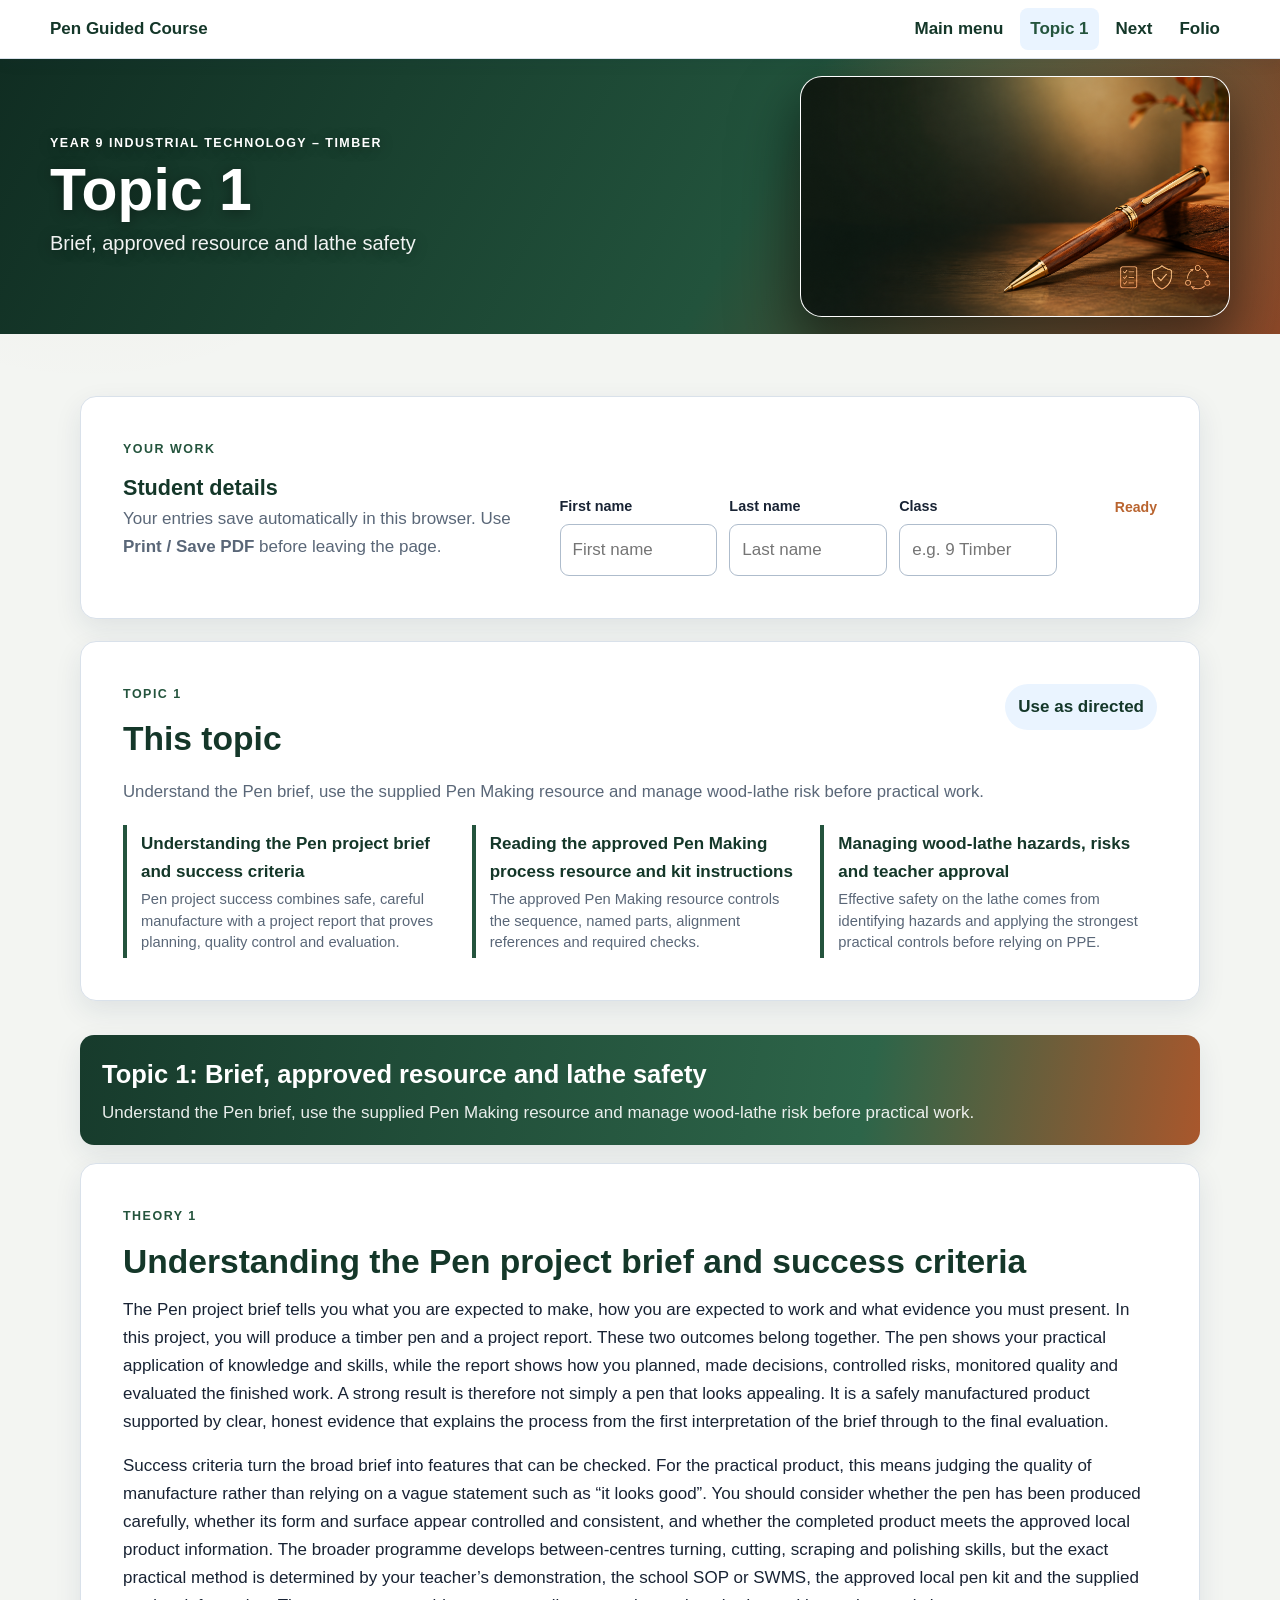
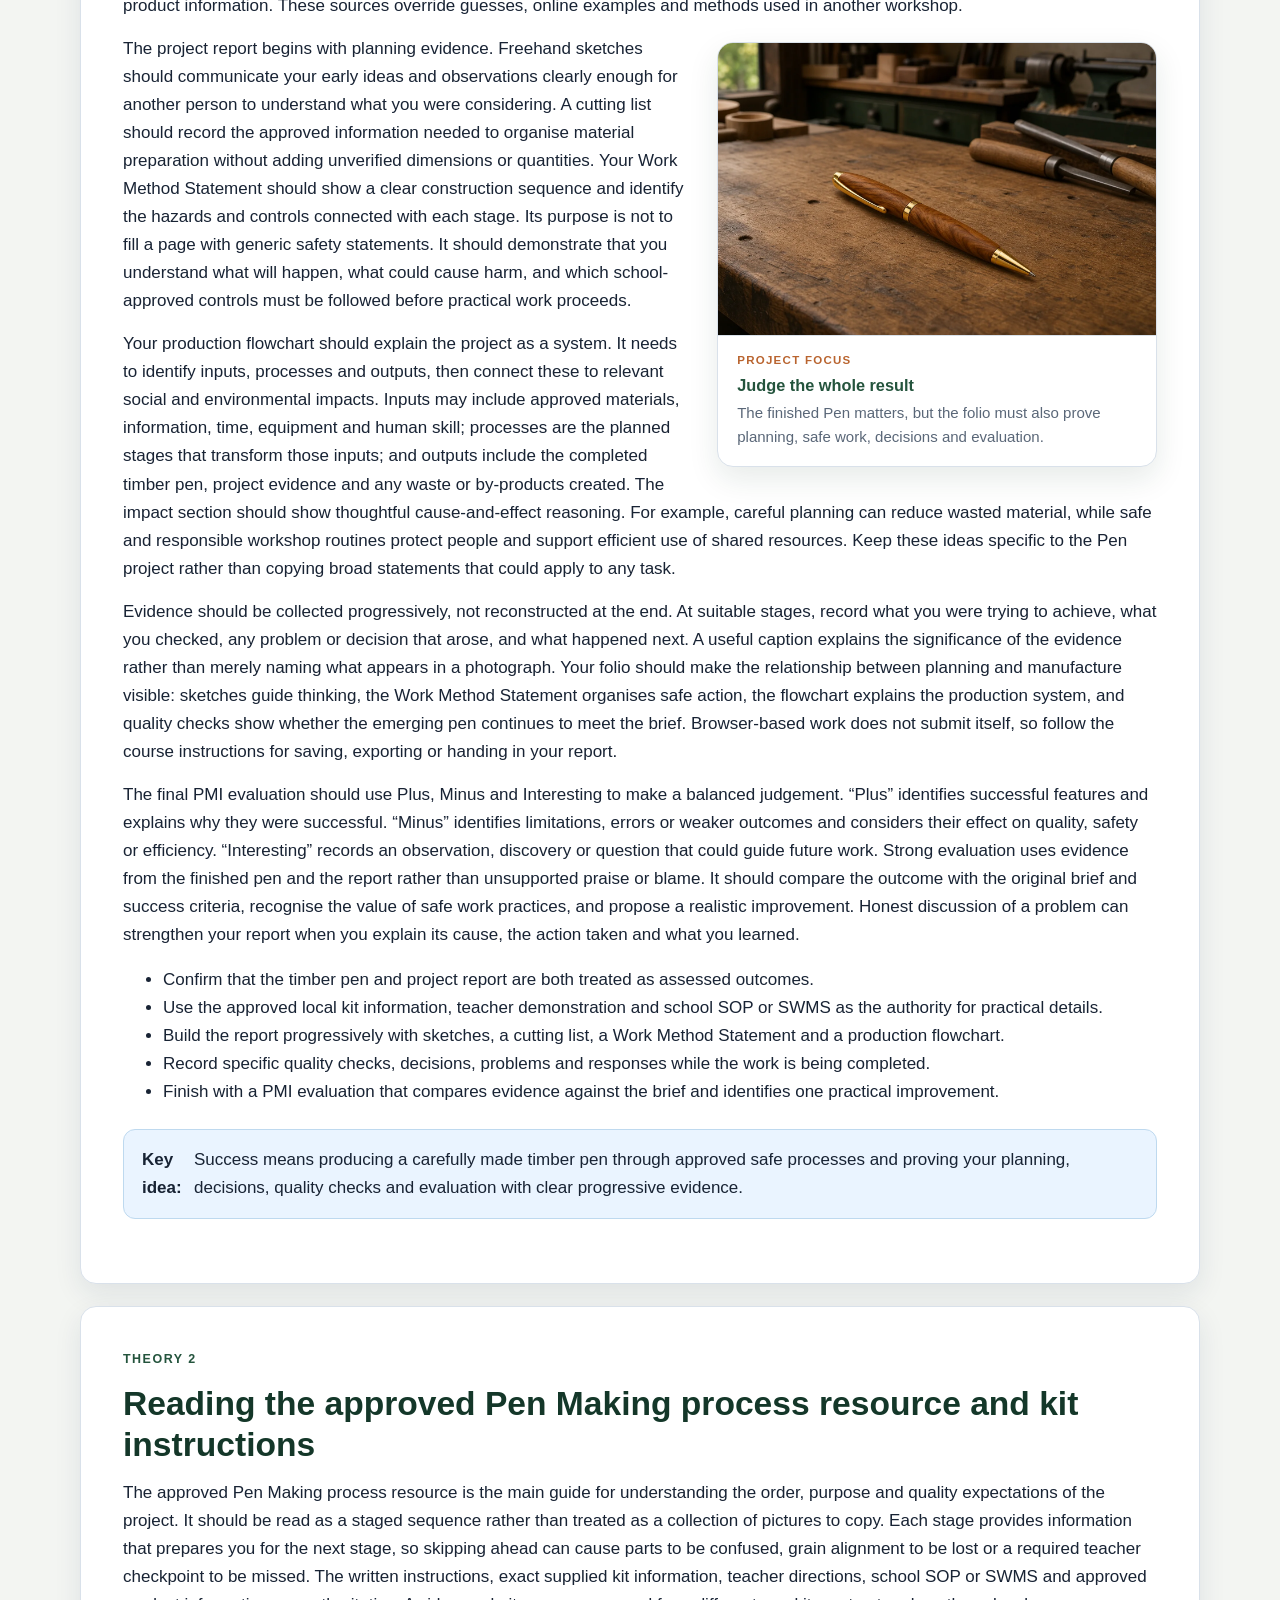
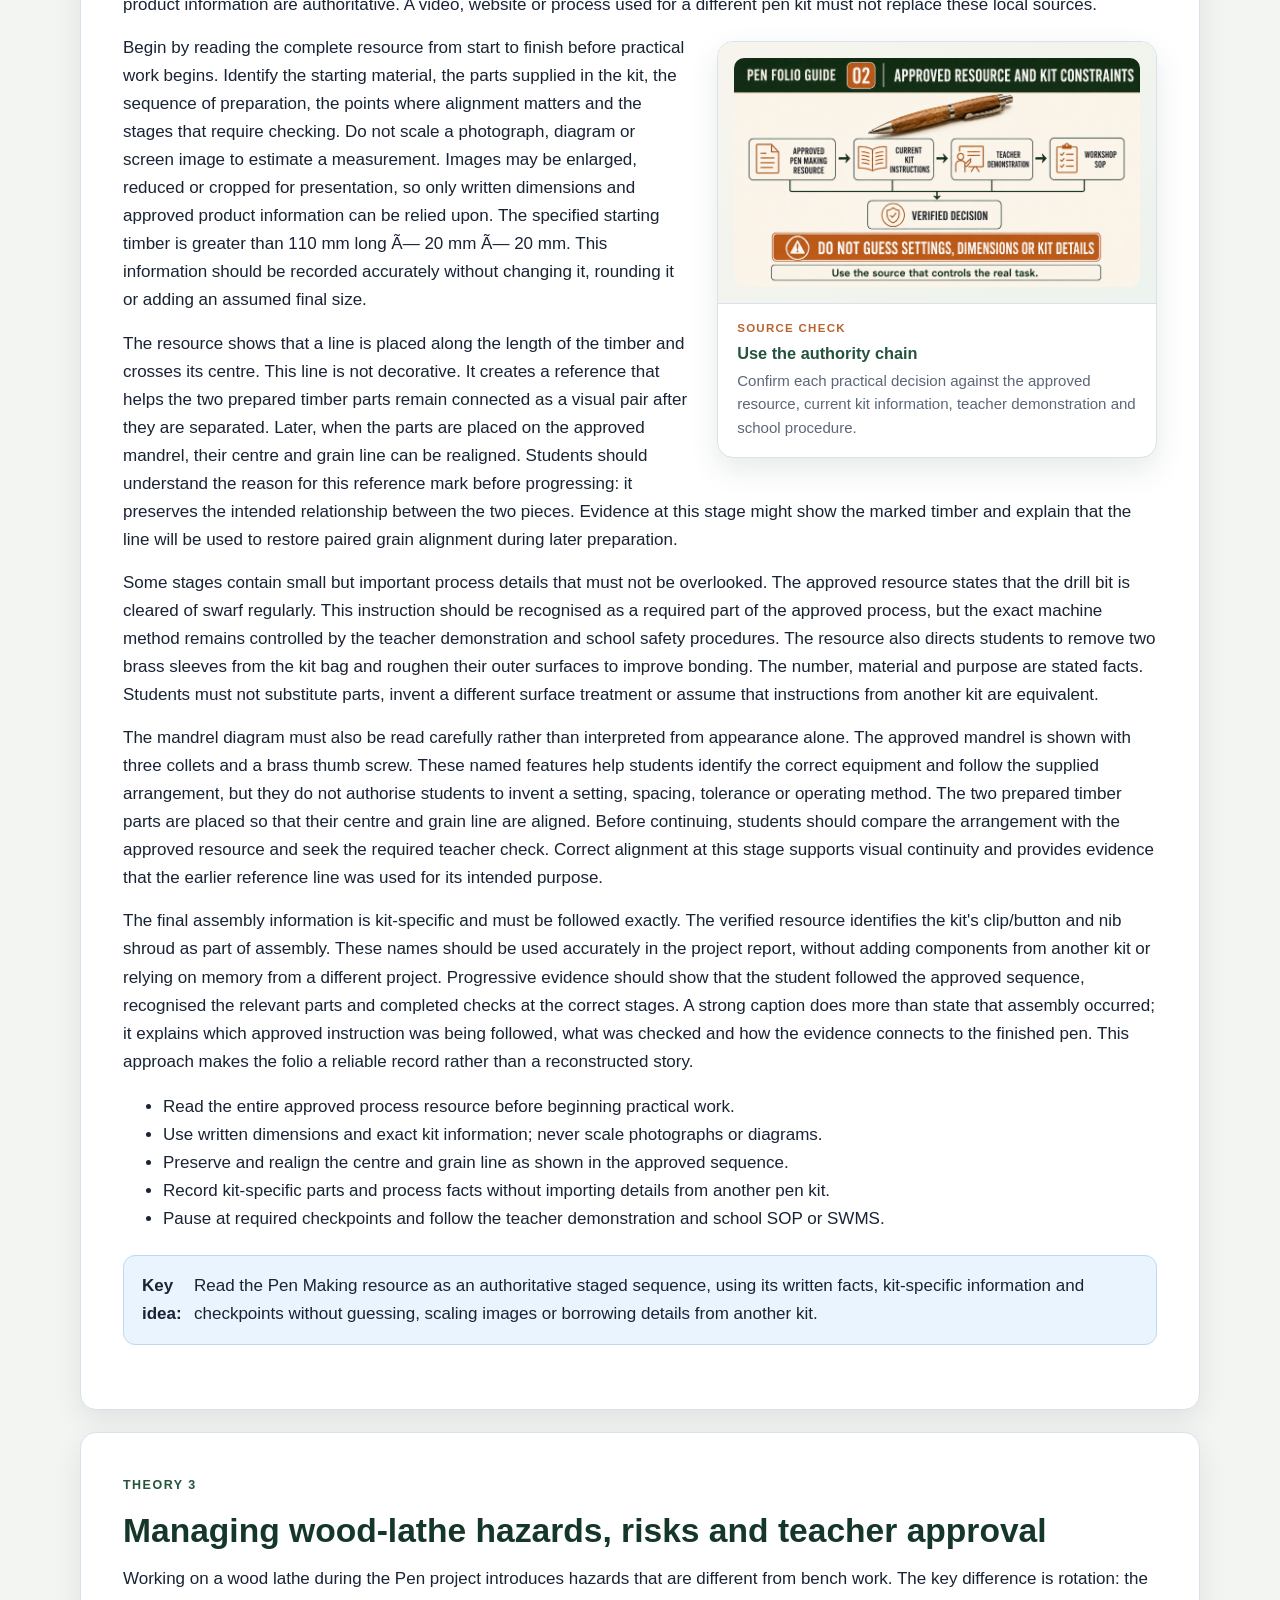
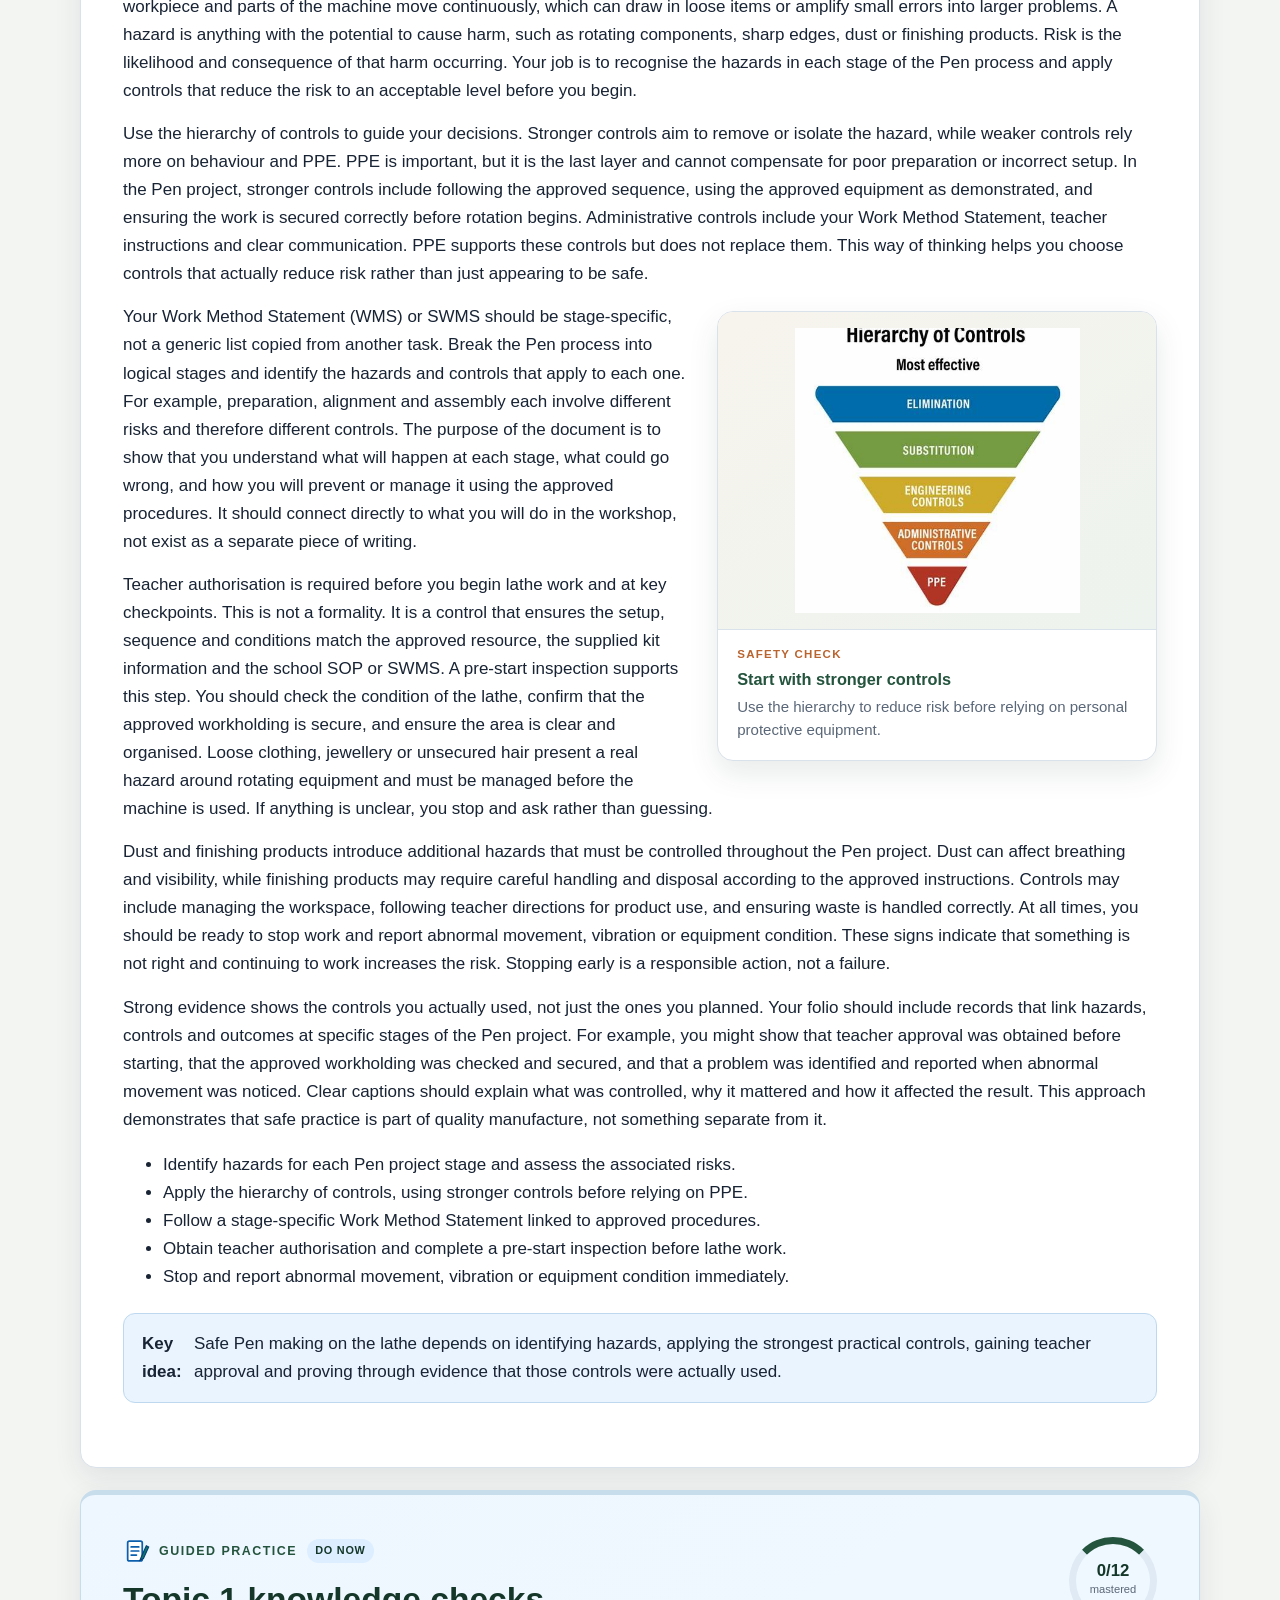
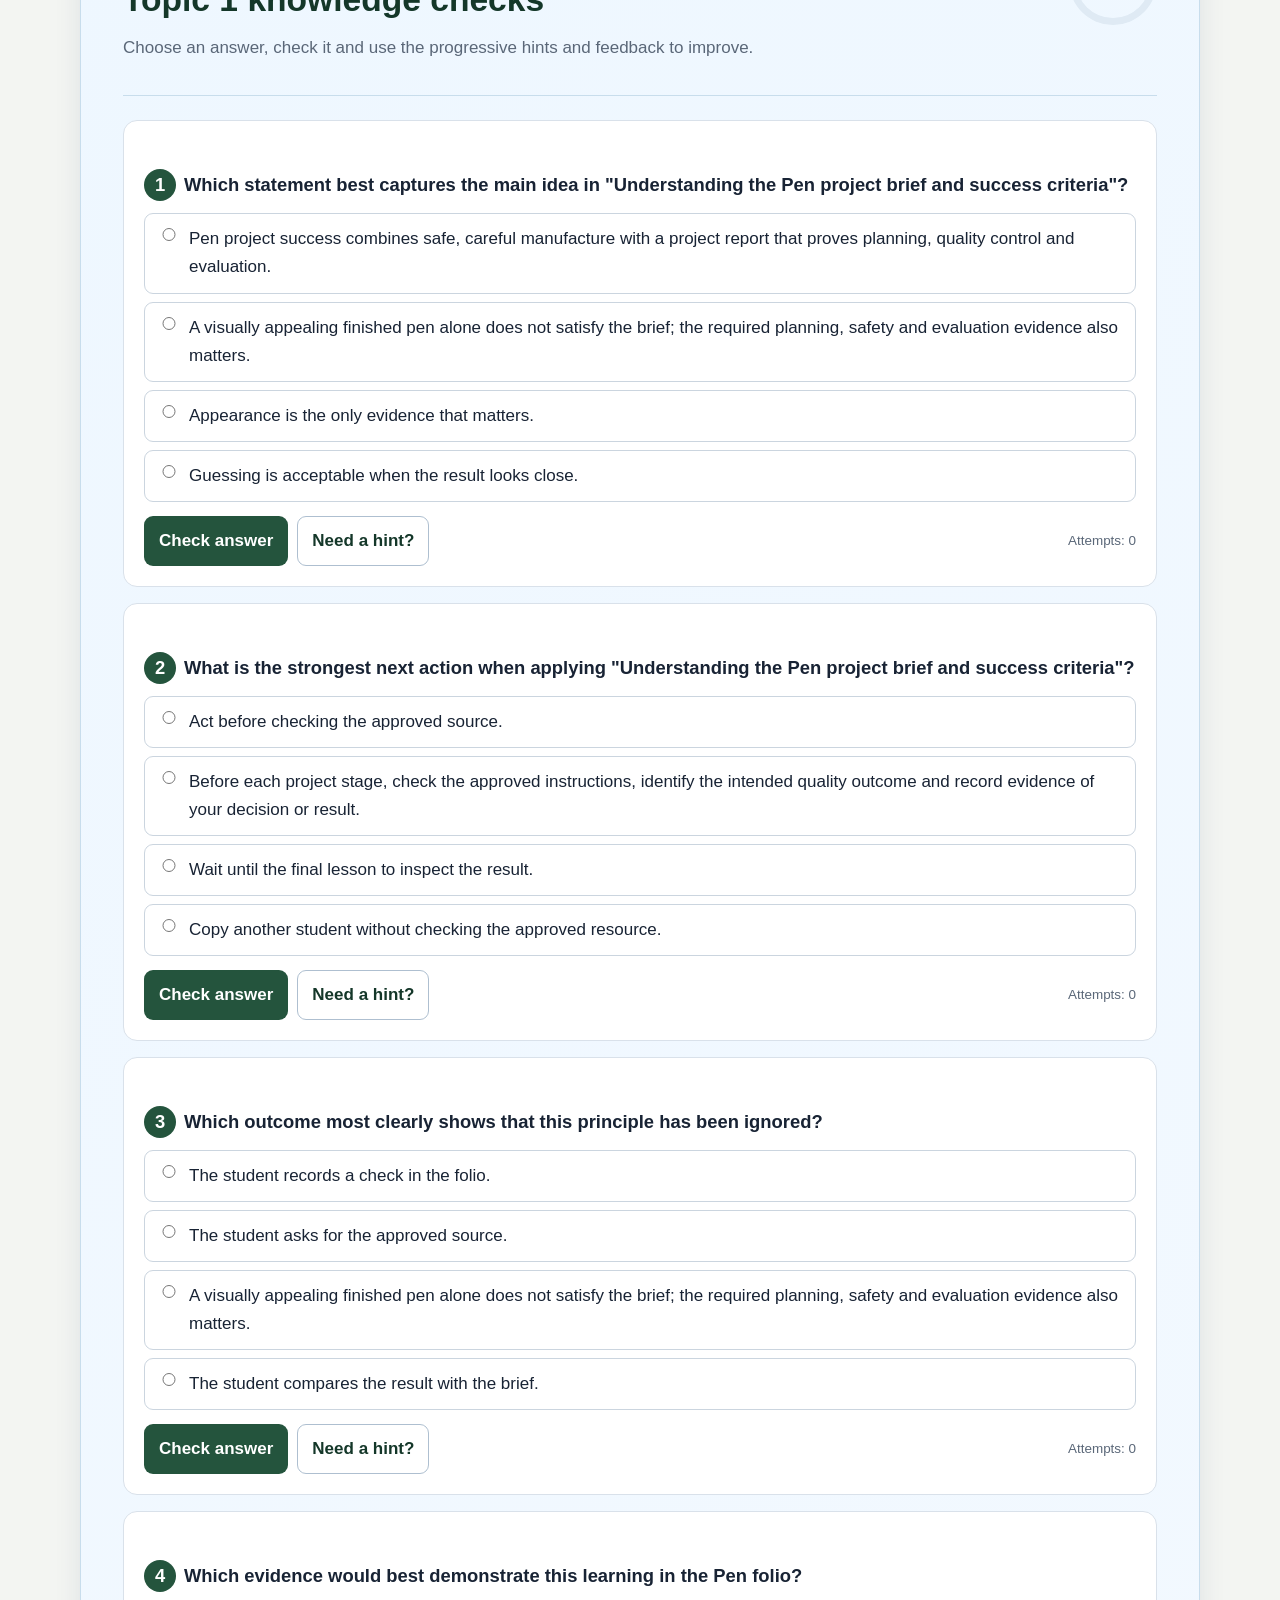
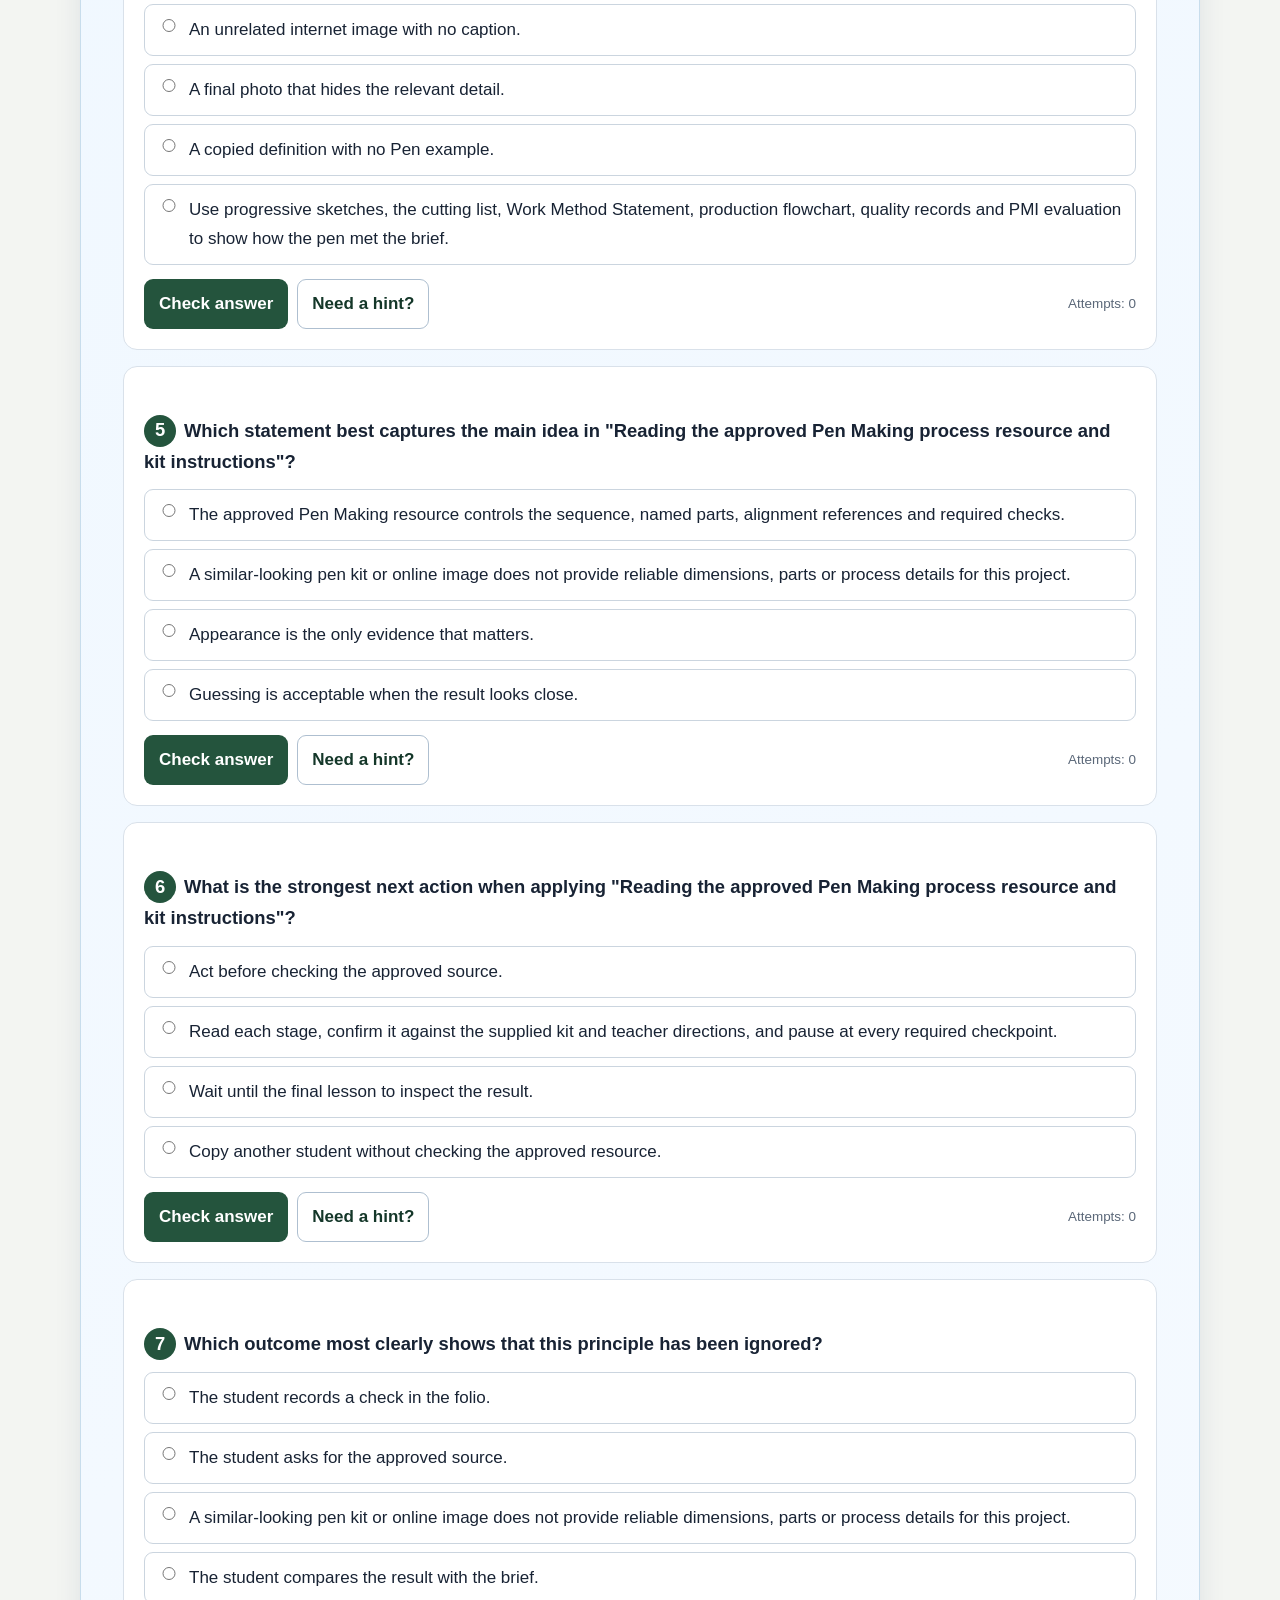
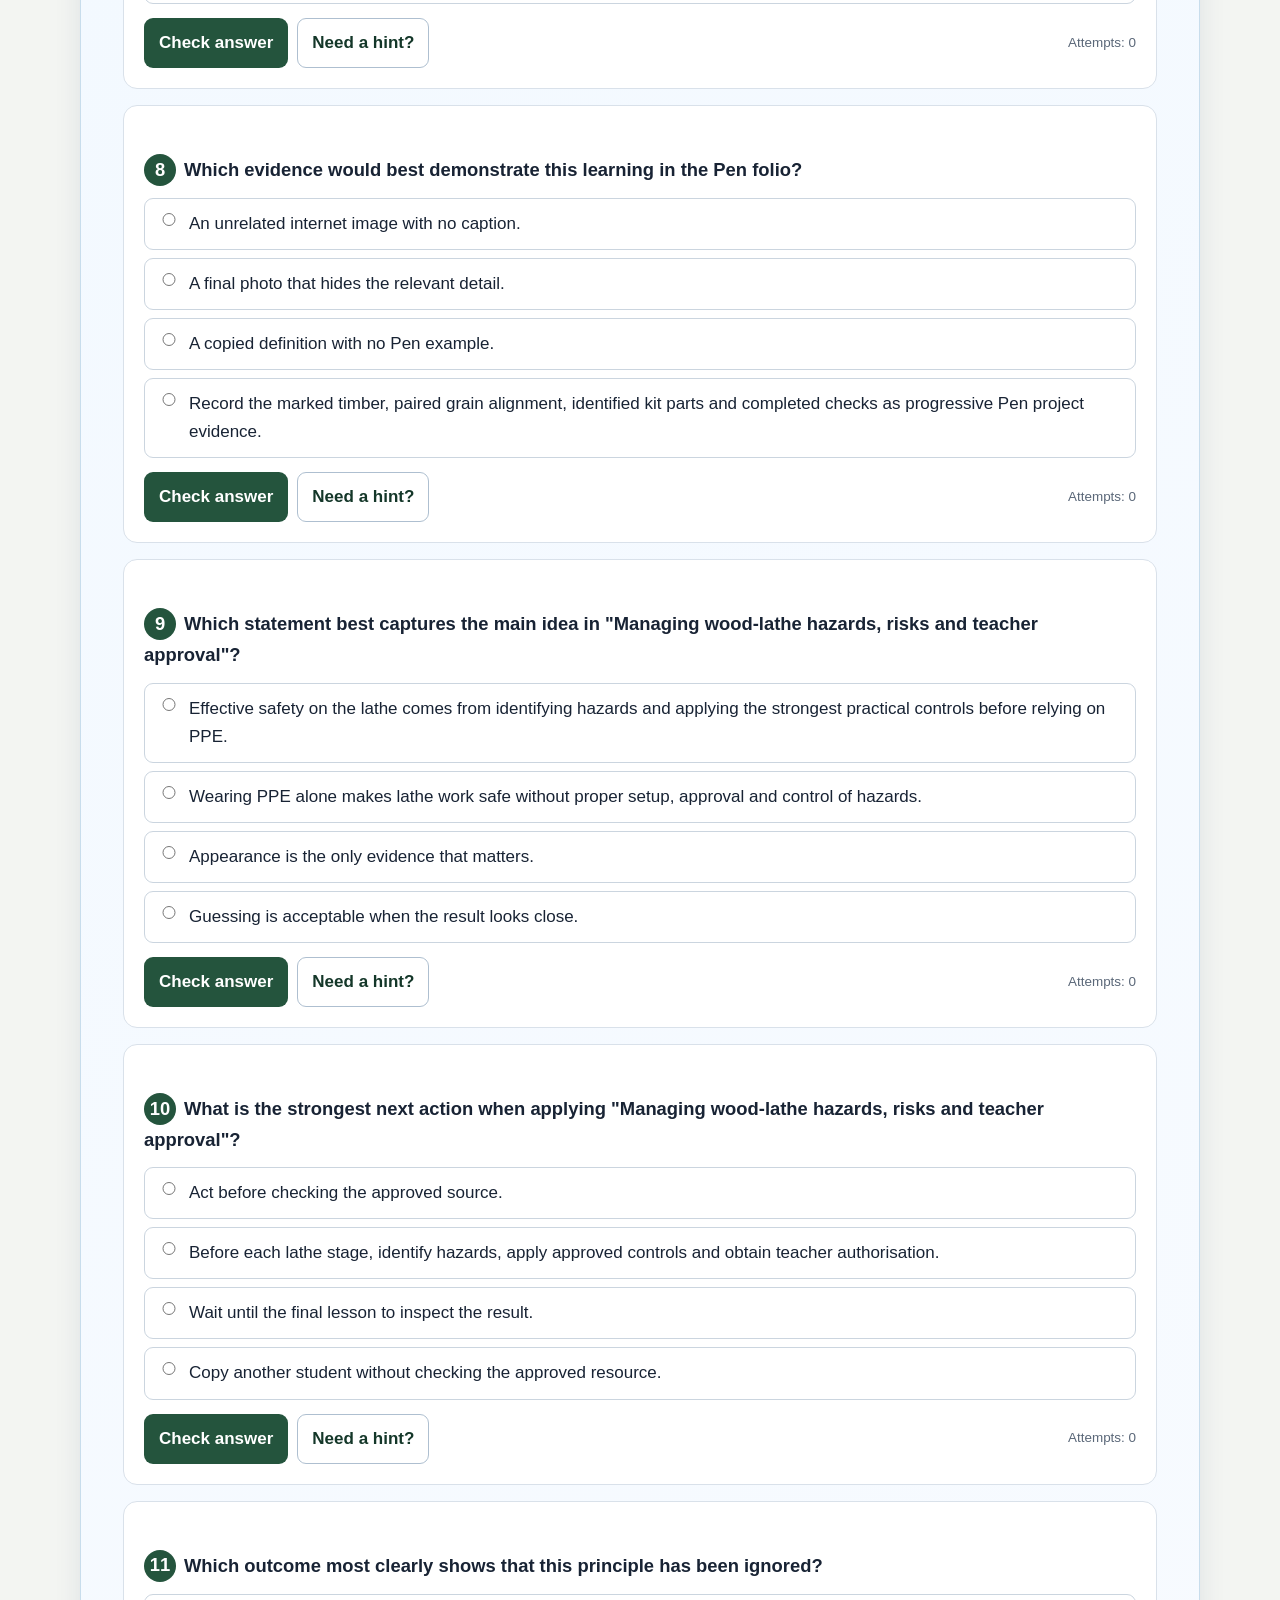
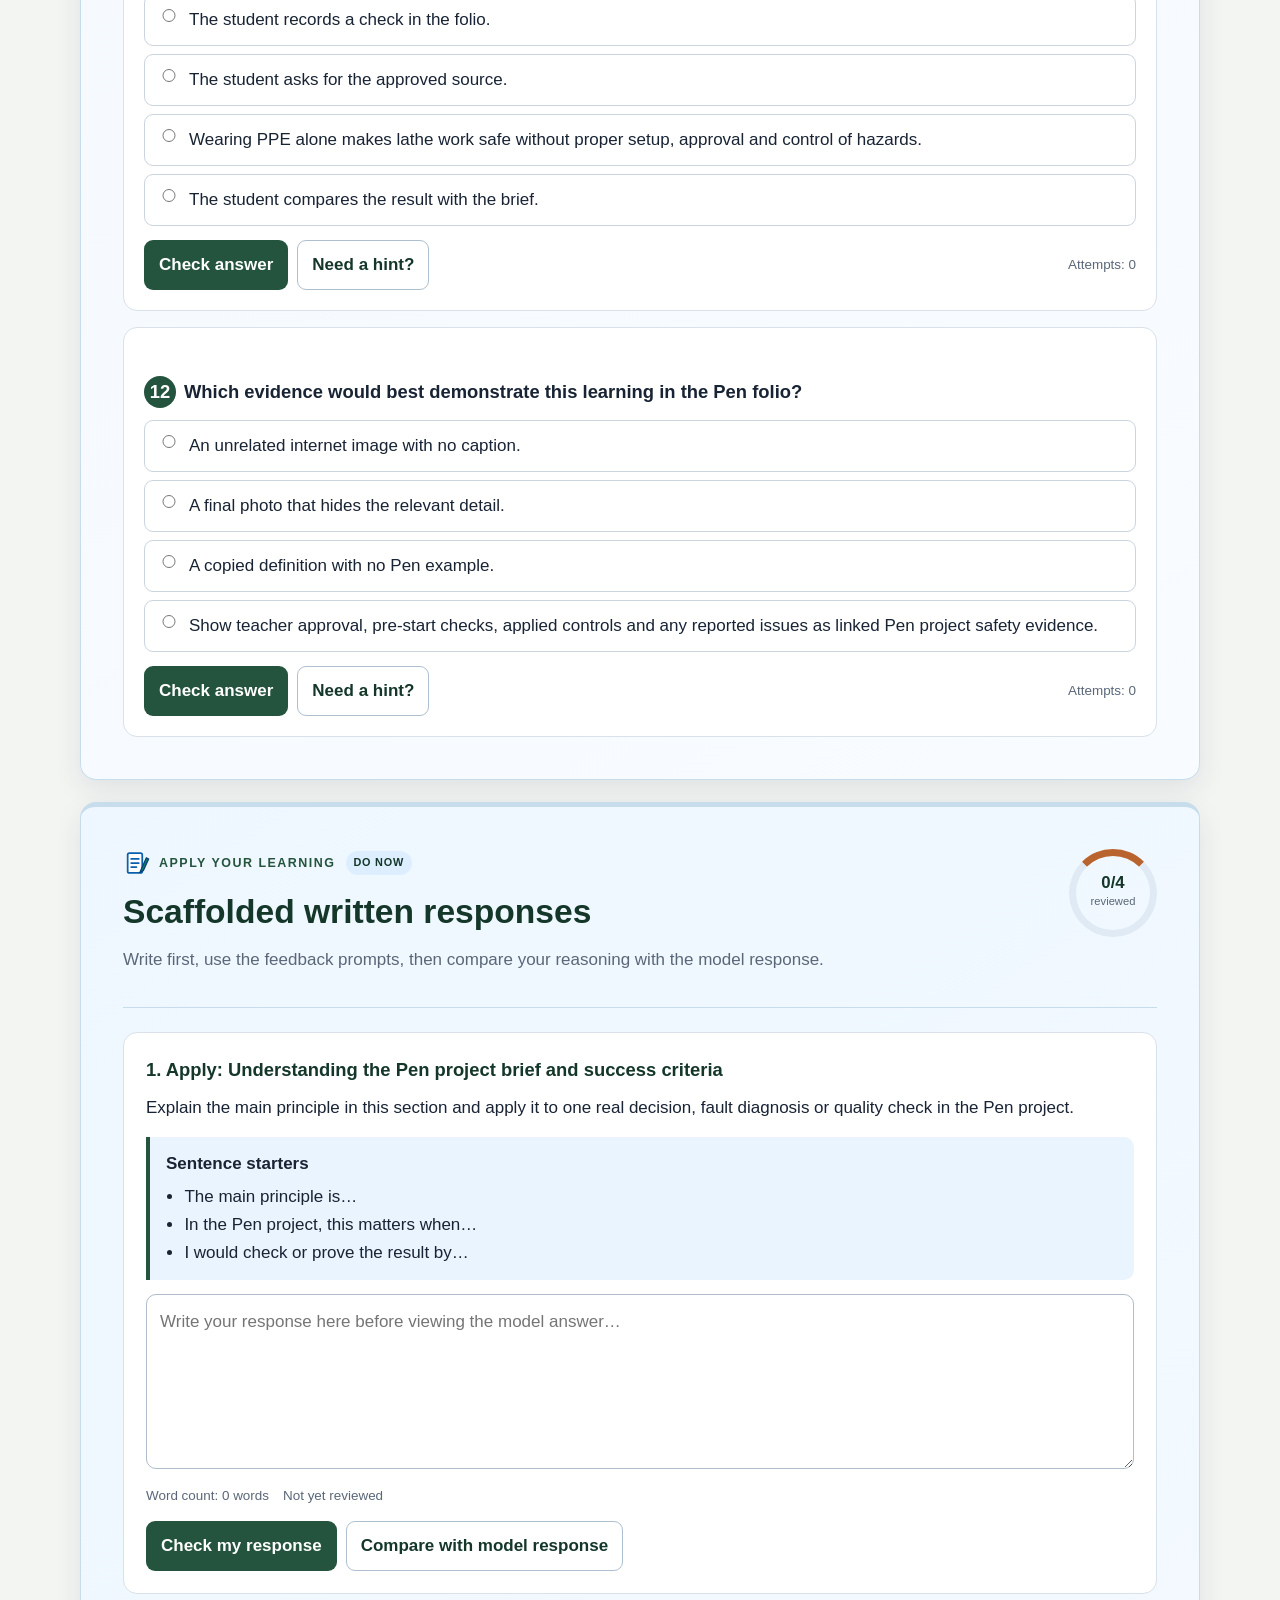
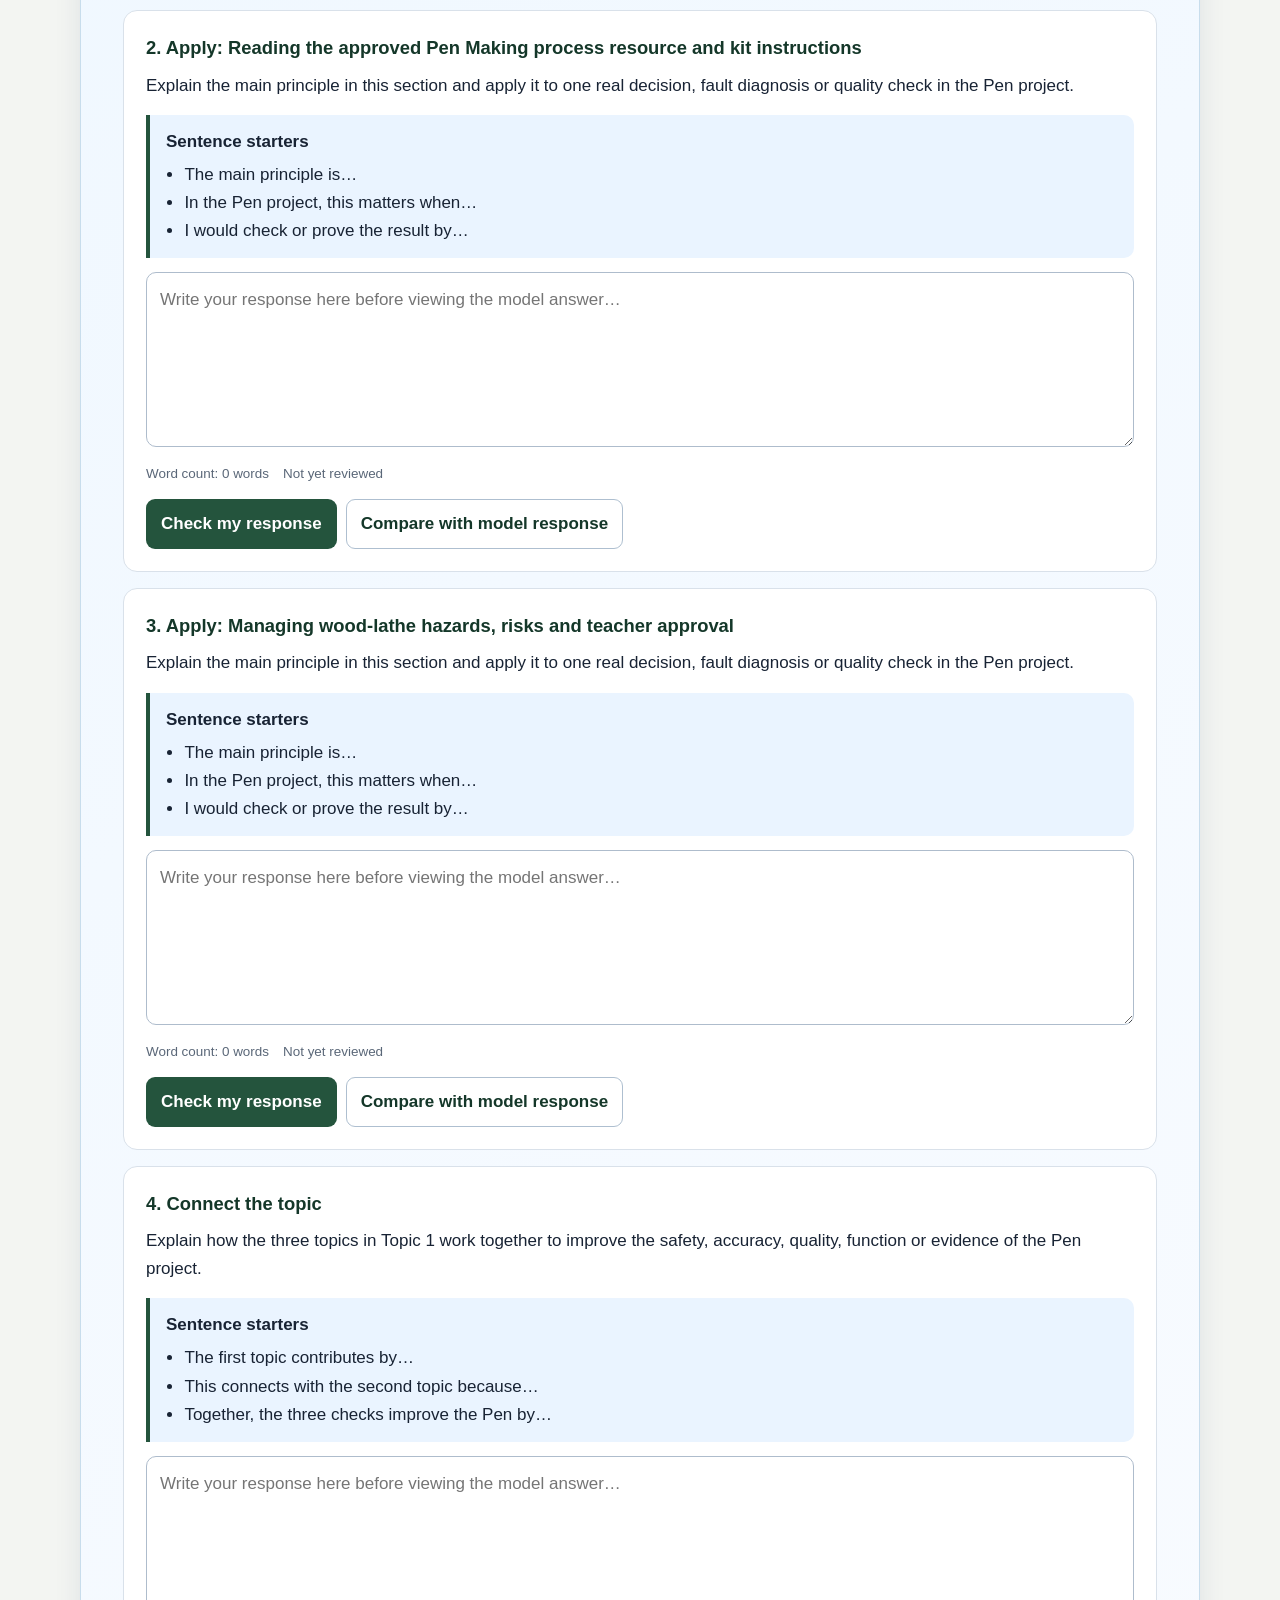
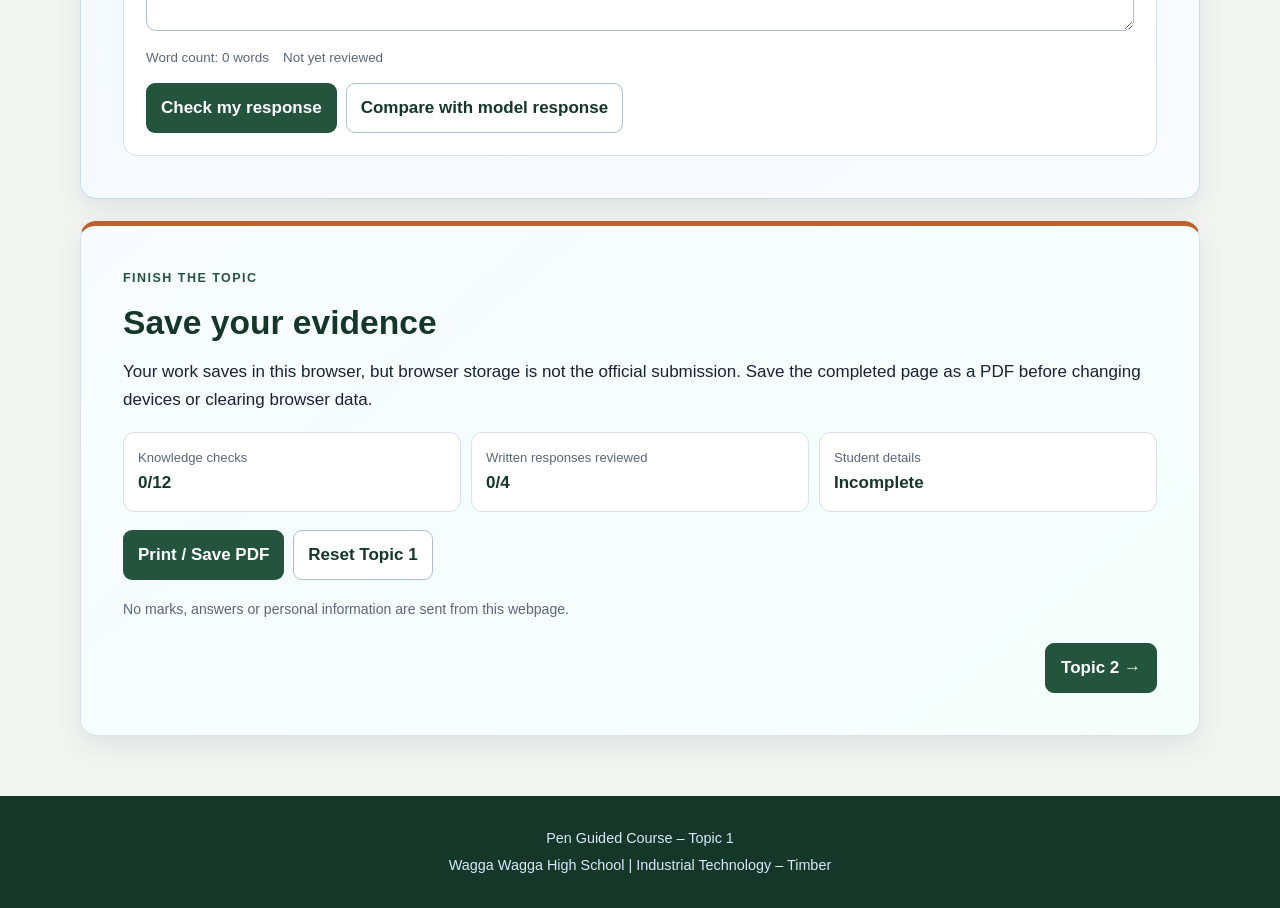
==== weeks1-2/index.html @ 554e73f8 "Show full Pen hero and clarify main navigation" ====
<!doctype html>
<html lang="en-AU">
<head>
  <meta charset="utf-8"><meta name="viewport" content="width=device-width, initial-scale=1">
  <meta name="description" content="Weeks 1-2 guided learning for the Year 9 Timber Pen project.">
  <link rel="icon" href="data:image/svg+xml,%3Csvg xmlns='http://www.w3.org/2000/svg' viewBox='0 0 64 64'%3E%3Crect width='64' height='64' rx='14' fill='%231f4f3d'/%3E%3Cpath d='M19 44 41 22l5 5-22 22-8 2z' fill='%23f3a53b'/%3E%3C/svg%3E">
  <title>Pen – Weeks 1-2 Guided Lesson</title>
  <link rel="stylesheet" href="../styles/course.css"><link rel="stylesheet" href="../styles/pen-overrides.css">
</head>
<body>
  <a class="skip-link" href="#main-content">Skip to lesson</a>
  <div class="course-bar screen-only"><div class="course-bar-inner">
    <a class="course-brand" href="../index.html">Pen Guided Course</a>
    <nav class="course-links" aria-label="Course navigation"><a href="../index.html">Main menu</a><a aria-current="page" class="active" href="index.html">Weeks 1-2</a><a href="../weeks3-4/index.html">Next</a><a href="../pen-folio.html">Folio</a></nav>
  </div></div>
  <header class="hero lesson-hero"><div class="hero-inner"><div class="hero-copy">
    <p class="eyebrow">Year 9 Industrial Technology – Timber</p><h1>Weeks 1-2</h1><p class="hero-subtitle">Brief, approved resource and lathe safety</p>
  </div><img class="hero-chair pen-hero-product" src="../assets/pen-course-hero.png" alt="Timber-bodied Pen with evidence and safe-work motifs"></div></header>
  <main id="main-content">
    <section class="student-strip card" aria-labelledby="student-details-title"><div><p class="section-kicker">Your work</p><h2 id="student-details-title">Student details</h2><p class="muted">Your entries save automatically in this browser. Use <strong>Print / Save PDF</strong> before leaving the page.</p></div><div class="student-fields"><label><span>First name</span><input id="student-first-name" type="text" autocomplete="given-name" placeholder="First name"></label><label><span>Last name</span><input id="student-last-name" type="text" autocomplete="family-name" placeholder="Last name"></label><label><span>Class</span><input id="student-class" type="text" placeholder="e.g. 9 Timber"></label></div><div id="save-status" class="save-status" role="status" aria-live="polite">Ready</div></section>
    <section class="lesson-overview card"><div class="overview-heading"><div><p class="section-kicker">Weeks 1-2</p><h2>This module</h2></div><div class="time-badge">Two weeks</div></div><p class="module-summary">Understand the Pen brief, use the supplied Pen Making resource and manage wood-lathe risk before practical work.</p><div class="module-focus"><div><strong>Understanding the Pen project brief and success criteria</strong><span>Pen project success combines safe, careful manufacture with a project report that proves planning, quality control and evaluation.</span></div><div><strong>Reading the approved Pen Making process resource and kit instructions</strong><span>The approved Pen Making resource controls the sequence, named parts, alignment references and required checks.</span></div><div><strong>Managing wood-lathe hazards, risks and teacher approval</strong><span>Effective safety on the lathe comes from identifying hazards and applying the strongest practical controls before relying on PPE.</span></div></div></section>
    <nav class="lesson-nav card screen-only" aria-label="Weeks 1-2 lesson sections"><a href="#theory-1">Understanding the Pen project brief and success criteria</a><a href="#theory-2">Reading the approved Pen Making process resource and kit instructions</a><a href="#theory-3">Managing wood-lathe hazards, risks and teacher approval</a><a href="#knowledge-checks">Guided checks</a><a href="#written-application">Written responses</a></nav>
    <div class="part-banner"><h2>Weeks 1-2: Brief, approved resource and lathe safety</h2><p>Understand the Pen brief, use the supplied Pen Making resource and manage wood-lathe risk before practical work.</p></div>
    <section class="card textbook-section" id="theory-1">
      <p class="section-kicker">Theory 1</p>
      <h2>Understanding the Pen project brief and success criteria</h2>
      <p>The Pen project brief tells you what you are expected to make, how you are expected to work and what evidence you must present. In this project, you will produce a timber pen and a project report. These two outcomes belong together. The pen shows your practical application of knowledge and skills, while the report shows how you planned, made decisions, controlled risks, monitored quality and evaluated the finished work. A strong result is therefore not simply a pen that looks appealing. It is a safely manufactured product supported by clear, honest evidence that explains the process from the first interpretation of the brief through to the final evaluation.</p><p>Success criteria turn the broad brief into features that can be checked. For the practical product, this means judging the quality of manufacture rather than relying on a vague statement such as “it looks good”. You should consider whether the pen has been produced carefully, whether its form and surface appear controlled and consistent, and whether the completed product meets the approved local product information. The broader programme develops between-centres turning, cutting, scraping and polishing skills, but the exact practical method is determined by your teacher’s demonstration, the school SOP or SWMS, the approved local pen kit and the supplied product information. These sources override guesses, online examples and methods used in another workshop.</p>
      <figure class="lesson-media lesson-media--photo">
        <div class="lesson-media__stage">
          <img src="../assets/workshop/finished-pen-workshop.webp" width="1536" height="1024" alt="Completed timber and gold Pen resting on a workshop bench with an inactive wood lathe behind" loading="lazy" decoding="async">
        </div>
        <figcaption class="lesson-media__caption">
          <span class="lesson-media__eyebrow">Project focus</span>
          <strong>Judge the whole result</strong>
          <span>The finished Pen matters, but the folio must also prove planning, safe work, decisions and evaluation.</span>
        </figcaption>
      </figure><p>The project report begins with planning evidence. Freehand sketches should communicate your early ideas and observations clearly enough for another person to understand what you were considering. A cutting list should record the approved information needed to organise material preparation without adding unverified dimensions or quantities. Your Work Method Statement should show a clear construction sequence and identify the hazards and controls connected with each stage. Its purpose is not to fill a page with generic safety statements. It should demonstrate that you understand what will happen, what could cause harm, and which school-approved controls must be followed before practical work proceeds.</p><p>Your production flowchart should explain the project as a system. It needs to identify inputs, processes and outputs, then connect these to relevant social and environmental impacts. Inputs may include approved materials, information, time, equipment and human skill; processes are the planned stages that transform those inputs; and outputs include the completed timber pen, project evidence and any waste or by-products created. The impact section should show thoughtful cause-and-effect reasoning. For example, careful planning can reduce wasted material, while safe and responsible workshop routines protect people and support efficient use of shared resources. Keep these ideas specific to the Pen project rather than copying broad statements that could apply to any task.</p><p>Evidence should be collected progressively, not reconstructed at the end. At suitable stages, record what you were trying to achieve, what you checked, any problem or decision that arose, and what happened next. A useful caption explains the significance of the evidence rather than merely naming what appears in a photograph. Your folio should make the relationship between planning and manufacture visible: sketches guide thinking, the Work Method Statement organises safe action, the flowchart explains the production system, and quality checks show whether the emerging pen continues to meet the brief. Browser-based work does not submit itself, so follow the course instructions for saving, exporting or handing in your report.</p><p>The final PMI evaluation should use Plus, Minus and Interesting to make a balanced judgement. “Plus” identifies successful features and explains why they were successful. “Minus” identifies limitations, errors or weaker outcomes and considers their effect on quality, safety or efficiency. “Interesting” records an observation, discovery or question that could guide future work. Strong evaluation uses evidence from the finished pen and the report rather than unsupported praise or blame. It should compare the outcome with the original brief and success criteria, recognise the value of safe work practices, and propose a realistic improvement. Honest discussion of a problem can strengthen your report when you explain its cause, the action taken and what you learned.</p><ul><li>Confirm that the timber pen and project report are both treated as assessed outcomes.</li><li>Use the approved local kit information, teacher demonstration and school SOP or SWMS as the authority for practical details.</li><li>Build the report progressively with sketches, a cutting list, a Work Method Statement and a production flowchart.</li><li>Record specific quality checks, decisions, problems and responses while the work is being completed.</li><li>Finish with a PMI evaluation that compares evidence against the brief and identifies one practical improvement.</li></ul><div class='callout key-idea'><strong>Key idea:</strong> Success means producing a carefully made timber pen through approved safe processes and proving your planning, decisions, quality checks and evaluation with clear progressive evidence.</div>
      
    </section>
<section class="card textbook-section" id="theory-2">
      <p class="section-kicker">Theory 2</p>
      <h2>Reading the approved Pen Making process resource and kit instructions</h2>
      <p>The approved Pen Making process resource is the main guide for understanding the order, purpose and quality expectations of the project. It should be read as a staged sequence rather than treated as a collection of pictures to copy. Each stage provides information that prepares you for the next stage, so skipping ahead can cause parts to be confused, grain alignment to be lost or a required teacher checkpoint to be missed. The written instructions, exact supplied kit information, teacher directions, school SOP or SWMS and approved product information are authoritative. A video, website or process used for a different pen kit must not replace these local sources.</p>
      <figure class="lesson-media lesson-media--diagram">
        <div class="lesson-media__stage">
          <img src="../assets/folio/cards/02-authority-map.png" width="1672" height="941" alt="Pen folio guide showing the approved sources that control project decisions" loading="lazy" decoding="async">
        </div>
        <figcaption class="lesson-media__caption">
          <span class="lesson-media__eyebrow">Source check</span>
          <strong>Use the authority chain</strong>
          <span>Confirm each practical decision against the approved resource, current kit information, teacher demonstration and school procedure.</span>
        </figcaption>
      </figure><p>Begin by reading the complete resource from start to finish before practical work begins. Identify the starting material, the parts supplied in the kit, the sequence of preparation, the points where alignment matters and the stages that require checking. Do not scale a photograph, diagram or screen image to estimate a measurement. Images may be enlarged, reduced or cropped for presentation, so only written dimensions and approved product information can be relied upon. The specified starting timber is greater than 110 mm long Ã— 20 mm Ã— 20 mm. This information should be recorded accurately without changing it, rounding it or adding an assumed final size.</p><p>The resource shows that a line is placed along the length of the timber and crosses its centre. This line is not decorative. It creates a reference that helps the two prepared timber parts remain connected as a visual pair after they are separated. Later, when the parts are placed on the approved mandrel, their centre and grain line can be realigned. Students should understand the reason for this reference mark before progressing: it preserves the intended relationship between the two pieces. Evidence at this stage might show the marked timber and explain that the line will be used to restore paired grain alignment during later preparation.</p><p>Some stages contain small but important process details that must not be overlooked. The approved resource states that the drill bit is cleared of swarf regularly. This instruction should be recognised as a required part of the approved process, but the exact machine method remains controlled by the teacher demonstration and school safety procedures. The resource also directs students to remove two brass sleeves from the kit bag and roughen their outer surfaces to improve bonding. The number, material and purpose are stated facts. Students must not substitute parts, invent a different surface treatment or assume that instructions from another kit are equivalent.</p><p>The mandrel diagram must also be read carefully rather than interpreted from appearance alone. The approved mandrel is shown with three collets and a brass thumb screw. These named features help students identify the correct equipment and follow the supplied arrangement, but they do not authorise students to invent a setting, spacing, tolerance or operating method. The two prepared timber parts are placed so that their centre and grain line are aligned. Before continuing, students should compare the arrangement with the approved resource and seek the required teacher check. Correct alignment at this stage supports visual continuity and provides evidence that the earlier reference line was used for its intended purpose.</p><p>The final assembly information is kit-specific and must be followed exactly. The verified resource identifies the kit's clip/button and nib shroud as part of assembly. These names should be used accurately in the project report, without adding components from another kit or relying on memory from a different project. Progressive evidence should show that the student followed the approved sequence, recognised the relevant parts and completed checks at the correct stages. A strong caption does more than state that assembly occurred; it explains which approved instruction was being followed, what was checked and how the evidence connects to the finished pen. This approach makes the folio a reliable record rather than a reconstructed story.</p><ul><li>Read the entire approved process resource before beginning practical work.</li><li>Use written dimensions and exact kit information; never scale photographs or diagrams.</li><li>Preserve and realign the centre and grain line as shown in the approved sequence.</li><li>Record kit-specific parts and process facts without importing details from another pen kit.</li><li>Pause at required checkpoints and follow the teacher demonstration and school SOP or SWMS.</li></ul><div class='callout key-idea'><strong>Key idea:</strong> Read the Pen Making resource as an authoritative staged sequence, using its written facts, kit-specific information and checkpoints without guessing, scaling images or borrowing details from another kit.</div>
      
    </section>
<section class="card textbook-section" id="theory-3">
      <p class="section-kicker">Theory 3</p>
      <h2>Managing wood-lathe hazards, risks and teacher approval</h2>
      <p>Working on a wood lathe during the Pen project introduces hazards that are different from bench work. The key difference is rotation: the workpiece and parts of the machine move continuously, which can draw in loose items or amplify small errors into larger problems. A hazard is anything with the potential to cause harm, such as rotating components, sharp edges, dust or finishing products. Risk is the likelihood and consequence of that harm occurring. Your job is to recognise the hazards in each stage of the Pen process and apply controls that reduce the risk to an acceptable level before you begin.</p><p>Use the hierarchy of controls to guide your decisions. Stronger controls aim to remove or isolate the hazard, while weaker controls rely more on behaviour and PPE. PPE is important, but it is the last layer and cannot compensate for poor preparation or incorrect setup. In the Pen project, stronger controls include following the approved sequence, using the approved equipment as demonstrated, and ensuring the work is secured correctly before rotation begins. Administrative controls include your Work Method Statement, teacher instructions and clear communication. PPE supports these controls but does not replace them. This way of thinking helps you choose controls that actually reduce risk rather than just appearing to be safe.</p>
      <figure class="lesson-media lesson-media--reference">
        <div class="lesson-media__stage">
          <img src="../assets/reference/hierarchy-of-controls.jpg" width="474" height="474" alt="Hierarchy of controls from elimination through to personal protective equipment" loading="lazy" decoding="async">
        </div>
        <figcaption class="lesson-media__caption">
          <span class="lesson-media__eyebrow">Safety check</span>
          <strong>Start with stronger controls</strong>
          <span>Use the hierarchy to reduce risk before relying on personal protective equipment.</span>
        </figcaption>
      </figure><p>Your Work Method Statement (WMS) or SWMS should be stage-specific, not a generic list copied from another task. Break the Pen process into logical stages and identify the hazards and controls that apply to each one. For example, preparation, alignment and assembly each involve different risks and therefore different controls. The purpose of the document is to show that you understand what will happen at each stage, what could go wrong, and how you will prevent or manage it using the approved procedures. It should connect directly to what you will do in the workshop, not exist as a separate piece of writing.</p><p>Teacher authorisation is required before you begin lathe work and at key checkpoints. This is not a formality. It is a control that ensures the setup, sequence and conditions match the approved resource, the supplied kit information and the school SOP or SWMS. A pre-start inspection supports this step. You should check the condition of the lathe, confirm that the approved workholding is secure, and ensure the area is clear and organised. Loose clothing, jewellery or unsecured hair present a real hazard around rotating equipment and must be managed before the machine is used. If anything is unclear, you stop and ask rather than guessing.</p><p>Dust and finishing products introduce additional hazards that must be controlled throughout the Pen project. Dust can affect breathing and visibility, while finishing products may require careful handling and disposal according to the approved instructions. Controls may include managing the workspace, following teacher directions for product use, and ensuring waste is handled correctly. At all times, you should be ready to stop work and report abnormal movement, vibration or equipment condition. These signs indicate that something is not right and continuing to work increases the risk. Stopping early is a responsible action, not a failure.</p><p>Strong evidence shows the controls you actually used, not just the ones you planned. Your folio should include records that link hazards, controls and outcomes at specific stages of the Pen project. For example, you might show that teacher approval was obtained before starting, that the approved workholding was checked and secured, and that a problem was identified and reported when abnormal movement was noticed. Clear captions should explain what was controlled, why it mattered and how it affected the result. This approach demonstrates that safe practice is part of quality manufacture, not something separate from it.</p><ul><li>Identify hazards for each Pen project stage and assess the associated risks.</li><li>Apply the hierarchy of controls, using stronger controls before relying on PPE.</li><li>Follow a stage-specific Work Method Statement linked to approved procedures.</li><li>Obtain teacher authorisation and complete a pre-start inspection before lathe work.</li><li>Stop and report abnormal movement, vibration or equipment condition immediately.</li></ul><div class='callout key-idea'><strong>Key idea:</strong> Safe Pen making on the lathe depends on identifying hazards, applying the strongest practical controls, gaining teacher approval and proving through evidence that those controls were actually used.</div>
    </section>
    <section class="card activity-section" id="knowledge-checks"><div class="activity-heading"><div><p class="section-kicker">Guided practice</p><h2>Weeks 1-2 knowledge checks</h2><p class="muted">Choose an answer, check it and use the progressive hints and feedback to improve.</p></div><div class="progress-ring"><strong id="mc-progress-number">0/12</strong><span>mastered</span></div></div><div id="mc-questions" class="question-list"></div></section>
    <section class="card activity-section" id="written-application"><div class="activity-heading"><div><p class="section-kicker">Apply your learning</p><h2>Scaffolded written responses</h2><p class="muted">Write first, use the feedback prompts, then compare your reasoning with the model response.</p></div><div class="progress-ring written"><strong id="written-progress-number">0/4</strong><span>reviewed</span></div></div><div id="written-questions" class="written-list"></div></section>
    <section class="card completion-card" aria-labelledby="completion-title"><div><p class="section-kicker">Finish the two-week block</p><h2 id="completion-title">Save your evidence</h2><p>Your work saves in this browser, but browser storage is not the official submission. Save the completed page as a PDF before changing devices or clearing browser data.</p></div><div class="completion-summary"><div><span>Knowledge checks</span><strong id="summary-mc">0/12</strong></div><div><span>Written responses reviewed</span><strong id="summary-written">0/4</strong></div><div><span>Student details</span><strong id="summary-details">Incomplete</strong></div></div><div class="button-row screen-only"><button class="primary-button" id="print-button" type="button">Print / Save PDF</button><button class="secondary-button" id="reset-button" type="button">Reset Weeks 1-2</button></div><p class="small-note">No marks, answers or personal information are sent from this webpage.</p><div class="week-switcher screen-only"><span></span><a class="next" href="../weeks3-4/index.html">Weeks 3-4 →</a></div></section>
  </main>
  <footer><p>Pen Guided Course – Weeks 1-2</p><p>Wagga Wagga High School | Industrial Technology – Timber</p></footer>
  <script src="lesson-data.js"></script><script src="../scripts/lesson-engine.js"></script>
</body></html>
---- styles/course.css ----
:root {
  --brand: #0b5fad;
  --brand-dark: #073f75;
  --brand-light: #eaf4ff;
  --accent: #0d7a68;
  --accent-light: #e8f7f3;
  --amber: #9a6400;
  --amber-light: #fff5d9;
  --danger: #a62e2e;
  --danger-light: #fff0f0;
  --ink: #182334;
  --muted: #5a6778;
  --line: #d9e1ea;
  --surface: #ffffff;
  --background: #f3f6f9;
  --shadow: 0 10px 28px rgba(25, 48, 74, 0.09);
  --radius: 16px;
}

* { box-sizing: border-box; }
html { scroll-behavior: smooth; }
body {
  margin: 0;
  font-family: Arial, Helvetica, sans-serif;
  color: var(--ink);
  background: var(--background);
  line-height: 1.65;
  font-size: 17px;
}
img { max-width: 100%; }
a { color: var(--brand); }
button, input, textarea { font: inherit; }
button { cursor: pointer; }
.visually-hidden { position: absolute !important; width: 1px !important; height: 1px !important; padding: 0 !important; margin: -1px !important; overflow: hidden !important; clip: rect(0,0,0,0) !important; white-space: nowrap !important; border: 0 !important; }

.skip-link {
  position: absolute;
  top: -100px;
  left: 16px;
  z-index: 1000;
  padding: 10px 16px;
  background: #fff;
  color: var(--brand-dark);
  border-radius: 8px;
}
.skip-link:focus { top: 16px; }

.course-bar {
  background: #fff;
  border-bottom: 1px solid var(--line);
  position: sticky;
  top: 0;
  z-index: 30;
  box-shadow: 0 4px 14px rgba(25,48,74,.07);
}
.course-bar-inner {
  width: min(1180px, calc(100% - 36px));
  min-height: 58px;
  margin: 0 auto;
  display: flex;
  justify-content: space-between;
  align-items: center;
  gap: 18px;
}
.course-brand { color: var(--brand-dark); text-decoration: none; font-weight: 900; }
.course-links { display: flex; flex-wrap: wrap; gap: 7px; }
.course-links a {
  color: var(--brand-dark);
  text-decoration: none;
  font-weight: 800;
  padding: 7px 10px;
  border-radius: 8px;
}
.course-links a:hover, .course-links a:focus, .course-links a.active { background: var(--brand-light); color: var(--brand); }

.hero {
  background: linear-gradient(125deg, var(--brand-dark), var(--brand));
  color: #fff;
  overflow: hidden;
}
.landing-hero {
  background-image:
    linear-gradient(90deg, rgba(8, 31, 47, .94) 0%, rgba(8, 31, 47, .82) 38%, rgba(8, 31, 47, .34) 68%, rgba(8, 31, 47, .16) 100%);
  background-position: center;
  background-size: cover;
}
.landing-hero .hero-inner {
  grid-template-columns: minmax(0, 780px) 1fr;
  min-height: clamp(330px, 34vw, 410px);
}
.landing-hero .hero-copy { text-shadow: 0 2px 14px rgba(0, 0, 0, .4); }
.landing-hero .hero-chair { display: none; }
.hero-inner {
  width: min(1180px, calc(100% - 36px));
  margin: 0 auto;
  min-height: 325px;
  display: grid;
  grid-template-columns: 1fr 280px;
  gap: 30px;
  align-items: center;
  position: relative;
}
.hero-copy { padding: 44px 0; position: relative; z-index: 2; }
.eyebrow, .section-kicker {
  margin: 0 0 6px;
  font-size: .78rem;
  letter-spacing: .12em;
  text-transform: uppercase;
  font-weight: 800;
}
.hero h1 { font-size: clamp(2.25rem, 5vw, 4.2rem); line-height: 1.05; margin: 0 0 10px; }
.hero-subtitle { font-size: clamp(1.1rem, 2vw, 1.4rem); margin: 0 0 20px; max-width: 790px; }
.hero-pills { display: flex; flex-wrap: wrap; gap: 9px; }
.hero-pills span {
  background: rgba(255,255,255,.14);
  border: 1px solid rgba(255,255,255,.32);
  border-radius: 999px;
  padding: 7px 12px;
  font-weight: 700;
  font-size: .9rem;
}
.hero-chair {
  max-height: 290px;
  width: auto;
  justify-self: center;
  filter: drop-shadow(0 18px 20px rgba(0,0,0,.28));
}

.lesson-hero {
  background-image:
    linear-gradient(90deg, rgba(8, 31, 47, .94) 0%, rgba(8, 31, 47, .80) 45%, rgba(8, 31, 47, .34) 76%, rgba(8, 31, 47, .16) 100%);
  background-position: center;
  background-size: cover;
  color: #fff;
}
.lesson-hero .hero-inner { min-height: 275px; grid-template-columns: 1fr; }
.lesson-hero .hero-copy { padding: 42px 0; max-width: 760px; text-shadow: 0 2px 14px rgba(0, 0, 0, .4); }
.lesson-hero .eyebrow { color: #fff; }
.lesson-hero h1 { color: #fff; font-size: clamp(2.5rem, 4.6vw, 3.8rem); margin-bottom: 6px; }
.lesson-hero .hero-subtitle { color: rgba(255,255,255,.94); font-size: clamp(1.05rem, 1.9vw, 1.25rem); margin-bottom: 0; }
.lesson-hero .hero-chair { display: none; }
.lesson-hero .hero-pills { display: none; }
.lesson-hero + main { margin-top: 30px; }
.lesson-hero + main .lesson-overview .roadmap { grid-template-columns: repeat(3, 1fr); margin: 18px 0 0; }
.lesson-hero + main .lesson-overview .roadmap li { min-height: 0; padding: 8px 14px; border: 0; border-left: 4px solid var(--brand); border-radius: 0; background: transparent; }
.lesson-hero + main .lesson-overview .roadmap li:nth-child(n+4) { display: none; }
.lesson-hero + main .lesson-overview .learning-grid { display: none; }

main { width: min(1120px, calc(100% - 34px)); margin: -24px auto 60px; position: relative; z-index: 3; }
.card {
  background: var(--surface);
  border: 1px solid var(--line);
  border-radius: var(--radius);
  box-shadow: var(--shadow);
  padding: clamp(22px, 4vw, 42px);
  margin: 0 0 22px;
}
.welcome-card {
  background: linear-gradient(145deg, #fff, #f4fbf9);
  border-top: 6px solid var(--accent);
}
.welcome-card h2 { color: var(--brand-dark); margin-bottom: 8px; }
.welcome-card p:last-child { font-size: 1.08rem; margin-bottom: 0; max-width: 880px; }
.card h2 { margin: 0 0 14px; color: var(--brand-dark); font-size: clamp(1.55rem, 2.8vw, 2.1rem); line-height: 1.2; }
.card h3 { margin: 28px 0 8px; color: var(--ink); font-size: 1.15rem; }
.card p { margin: 0 0 15px; }
.section-kicker { color: var(--brand); }
.muted { color: var(--muted); }
.lead { font-size: 1.1rem; color: #33465d; }
.small-note { color: var(--muted); font-size: .88rem; margin-top: 18px !important; }

.student-strip { display: grid; grid-template-columns: 1fr minmax(300px, 1.2fr) auto; gap: 22px; align-items: end; }
.student-strip h2 { font-size: 1.35rem; margin-bottom: 4px; }
.student-fields { display: grid; grid-template-columns: 1fr 1fr 1fr; gap: 12px; }
.student-fields label span { display: block; font-weight: 800; margin-bottom: 5px; font-size: .9rem; }
input[type="text"] {
  width: 100%;
  border: 1px solid #aebccc;
  border-radius: 9px;
  padding: 11px 12px;
  background: #fff;
  color: var(--ink);
}
input[type="text"]:focus, textarea:focus { outline: 3px solid rgba(11,95,173,.18); border-color: var(--brand); }
.save-status { align-self: center; color: var(--accent); font-weight: 800; font-size: .88rem; min-width: 78px; text-align: right; }

.overview-heading, .activity-heading { display: flex; justify-content: space-between; gap: 22px; align-items: flex-start; }
.time-badge { background: var(--brand-light); color: var(--brand-dark); font-weight: 800; padding: 9px 13px; border-radius: 999px; white-space: nowrap; }
.roadmap { list-style: none; padding: 0; margin: 24px 0; display: grid; grid-template-columns: repeat(5, 1fr); gap: 10px; }
.roadmap li { border: 1px solid var(--line); border-radius: 12px; padding: 14px; background: #fafcff; min-height: 112px; }
.roadmap strong { display: block; color: var(--brand); margin-bottom: 5px; }
.roadmap span { color: var(--muted); font-size: .93rem; line-height: 1.45; display: block; }
.module-summary { margin: 4px 0 20px !important; color: var(--muted); font-size: 1.05rem; }
.module-focus { display: grid; grid-template-columns: repeat(3, 1fr); gap: 12px; }
.module-focus div { border-left: 4px solid var(--brand); padding: 5px 14px; }
.module-focus strong { display: block; color: var(--brand-dark); }
.module-focus span { display: block; margin-top: 3px; color: var(--muted); font-size: .92rem; line-height: 1.45; }
.two-column { display: grid; grid-template-columns: 1fr 1fr; gap: 16px; }
.learning-panel { background: var(--brand-light); border: 1px solid #bdd8ef; border-radius: 12px; padding: 18px; }
.learning-panel.success { background: var(--accent-light); border-color: #b8ded5; }
.learning-panel h3 { margin-top: 0; color: var(--brand-dark); }
.learning-panel ul { margin-bottom: 0; padding-left: 1.2rem; }

.lesson-nav { padding: 12px 16px; display: flex; flex-wrap: wrap; gap: 8px; position: sticky; top: 66px; z-index: 10; }
.lesson-nav { display: none; }
.lesson-nav a { text-decoration: none; font-weight: 800; color: var(--brand-dark); background: var(--brand-light); border-radius: 999px; padding: 8px 12px; font-size: .88rem; }
.lesson-nav a:hover, .lesson-nav a:focus { background: var(--brand); color: #fff; }

.part-banner {
  padding: 18px 22px;
  margin: 34px 0 18px;
  border-radius: 14px;
  color: #fff;
  background: linear-gradient(115deg, var(--brand-dark), var(--brand));
  box-shadow: var(--shadow);
}
.part-banner.week-two, .part-banner.week-four { background: linear-gradient(115deg, #0a5f50, var(--accent)); }
.part-banner p { margin: 4px 0 0; color: rgba(255,255,255,.9); }
.part-banner h2 { color: #fff; margin: 0; }

.callout { border-radius: 12px; padding: 16px 18px; display: grid; grid-template-columns: 40px 1fr; gap: 12px; align-items: start; margin: 22px 0; }
.callout-icon { width: 34px; height: 34px; border-radius: 50%; display: grid; place-items: center; font-weight: 900; }
.callout.key-idea { background: var(--brand-light); border: 1px solid #bed9ef; }
.callout.key-idea .callout-icon { background: var(--brand); color: #fff; }
.callout.warning { background: var(--amber-light); border: 1px solid #edd18f; }
.callout.warning .callout-icon { background: var(--amber); color: #fff; }
.callout.coach { background: var(--accent-light); border: 1px solid #b9ded5; }
.callout.coach .callout-icon { background: var(--accent); color: #fff; }

.criteria-grid, .mechanism-grid, .distortion-grid, .joint-grid { display: grid; grid-template-columns: repeat(4, 1fr); gap: 12px; margin-top: 20px; }
.criteria-grid article, .mechanism-grid article, .distortion-grid article, .joint-grid article { border: 1px solid var(--line); border-radius: 12px; padding: 16px; background: #fbfcfe; }
.criteria-grid h3, .mechanism-grid h3, .distortion-grid h3, .joint-grid h3 { margin: 0 0 5px; color: var(--brand-dark); }
.criteria-grid p, .mechanism-grid p, .distortion-grid p, .joint-grid p { margin: 0; color: var(--muted); font-size: .94rem; }
.mechanism-grid .number, .fewtel-step .letter { width: 34px; height: 34px; display: grid; place-items: center; border-radius: 50%; background: var(--brand); color: #fff; font-weight: 900; margin-bottom: 10px; }

.plan-layout { display: grid; grid-template-columns: minmax(310px, 1fr) 1fr; gap: 26px; align-items: start; }
.plan-figure { margin: 0; border: 1px solid var(--line); border-radius: 12px; padding: 12px; background: #f8fafc; }
.plan-figure img { display: block; border-radius: 8px; width: 100%; }
.plan-figure figcaption { color: var(--muted); font-size: .86rem; margin-top: 8px; text-align: center; }
.process-steps { list-style: none; padding: 0; margin: 16px 0 0; display: grid; gap: 9px; }
.process-steps li { display: grid; grid-template-columns: 38px 1fr; gap: 12px; align-items: start; padding: 12px; border: 1px solid var(--line); border-radius: 10px; }
.process-steps li > span { width: 32px; height: 32px; display: grid; place-items: center; border-radius: 50%; background: var(--brand-light); color: var(--brand-dark); font-weight: 900; }
.process-steps p { margin: 2px 0 0; color: var(--muted); }

.image-grid { display: grid; grid-template-columns: repeat(4, 1fr); gap: 13px; margin: 20px 0; }
.tool-card { border: 1px solid var(--line); border-radius: 12px; overflow: hidden; background: #fff; }
.tool-card img { width: 100%; height: 180px; object-fit: contain; object-position: center; display: block; padding: 10px; background: #fff; }
.tool-card div { padding: 12px 13px; }
.tool-card strong { display: block; color: var(--brand-dark); margin-bottom: 3px; }
.tool-card p { color: var(--muted); font-size: .88rem; margin: 0; line-height: 1.45; }

.theory-table-wrap { overflow-x: auto; margin: 18px 0; }
.theory-table { width: 100%; min-width: 650px; border-collapse: collapse; }
.theory-table th, .theory-table td { border: 1px solid #cad4df; padding: 11px 12px; text-align: left; vertical-align: top; }
.theory-table th { background: #edf3f9; color: var(--brand-dark); }
.theory-table tbody tr:nth-child(even) { background: #fbfcfe; }

.example-strip { display: grid; grid-template-columns: 1fr auto 1.35fr auto 1.4fr; gap: 12px; align-items: center; margin: 20px 0 26px; }
.example-strip > div:not(.arrow) { border: 1px solid var(--line); border-radius: 11px; padding: 14px; min-height: 93px; }
.example-strip span { display: block; text-transform: uppercase; font-size: .72rem; letter-spacing: .08em; color: var(--brand); font-weight: 900; margin-bottom: 4px; }
.example-strip .arrow { color: var(--brand); font-size: 1.5rem; font-weight: 900; }
.control-ladder { display: grid; gap: 7px; max-width: 850px; margin: 16px auto 24px; }
.control-ladder div { display: flex; justify-content: space-between; gap: 18px; padding: 12px 16px; border-radius: 8px; color: #fff; }
.control-ladder div:nth-child(1) { background: #176b58; }
.control-ladder div:nth-child(2) { background: #2c7a67; margin: 0 2%; }
.control-ladder div:nth-child(3) { background: #428c79; margin: 0 4%; }
.control-ladder div:nth-child(4) { background: #6a7f91; margin: 0 6%; }
.control-ladder div:nth-child(5) { background: #8a6670; margin: 0 8%; }
.control-ladder span { text-align: right; }

.fewtel-grid { display: grid; grid-template-columns: repeat(6, 1fr); gap: 10px; margin: 18px 0; }
.fewtel-step { border: 1px solid var(--line); border-radius: 12px; padding: 13px; background: #fbfcfe; min-height: 170px; }
.fewtel-step h3 { margin: 0 0 5px; color: var(--brand-dark); font-size: 1rem; }
.fewtel-step p { margin: 0; color: var(--muted); font-size: .86rem; line-height: 1.45; }

.activity-section { border-top: 5px solid var(--brand); background: linear-gradient(145deg, #eef7ff, #f8fbff); border-color: #c8ddec; }
.activity-section .activity-heading { padding-bottom: 18px; border-bottom: 1px solid #c8ddec; }
.activity-section .question-card, .activity-section .written-card { background: #fff; }
.activity-section .section-kicker { display: flex; align-items: center; gap: 8px; }
.activity-section .section-kicker::before { content: ''; width: 28px; height: 28px; flex: 0 0 28px; background: center / contain no-repeat url("data:image/svg+xml,%3Csvg xmlns='http://www.w3.org/2000/svg' viewBox='0 0 48 48'%3E%3Crect x='8' y='7' width='25' height='34' rx='3' fill='%23fff' stroke='%230b5fad' stroke-width='3'/%3E%3Cpath d='M14 17h13M14 24h13M14 31h9' stroke='%230b5fad' stroke-width='3' stroke-linecap='round'/%3E%3Cpath d='M31 35 40 15l4 2-9 20-6 3z' fill='%230d7a68' stroke='%23073f75' stroke-width='2'/%3E%3C/svg%3E"); }
.activity-section .section-kicker::after { content: 'Do now'; margin-left: 2px; padding: 3px 8px; border-radius: 999px; background: #dceeff; color: var(--brand-dark); font-size: .68rem; letter-spacing: .07em; }
.progress-ring { width: 88px; height: 88px; flex: 0 0 88px; border: 7px solid #dfeaf4; border-top-color: var(--brand); border-radius: 50%; display: grid; place-content: center; text-align: center; }
.progress-ring.written { border-top-color: var(--accent); }
.progress-ring strong { font-size: 1.05rem; line-height: 1; color: var(--brand-dark); }
.progress-ring span { font-size: .7rem; color: var(--muted); }
.question-list, .written-list { display: grid; gap: 16px; margin-top: 24px; }
.question-card { border: 1px solid var(--line); border-radius: 14px; padding: 20px; background: #fcfdff; }
.question-card.mastered { border-color: #93cdbf; background: #f8fffd; }
.question-number { display: inline-flex; align-items: center; justify-content: center; width: 32px; height: 32px; border-radius: 50%; background: var(--brand); color: #fff; font-weight: 900; margin-right: 8px; }
.question-title { margin: 0 0 14px; font-size: 1.05rem; }
.options { display: grid; gap: 8px; margin: 12px 0; }
.option-label { display: grid; grid-template-columns: 22px 1fr; gap: 10px; align-items: start; padding: 11px 12px; border: 1px solid #cbd5df; border-radius: 9px; background: #fff; cursor: pointer; }
.option-label:hover { border-color: var(--brand); background: var(--brand-light); }
.option-label:has(input:checked) { border-color: var(--brand); box-shadow: 0 0 0 2px rgba(11,95,173,.1); }
.option-label.option-wrong { border-color: #e0a6a6; background: var(--danger-light); }
.option-label.option-correct { border-color: #81c4b5; background: var(--accent-light); }
.option-label input { margin-top: 3px; }
.question-actions, .written-actions, .button-row { display: flex; flex-wrap: wrap; gap: 9px; align-items: center; margin-top: 14px; }
.primary-button, .secondary-button, .hint-button, .check-button, .model-button, .score-button {
  border-radius: 9px;
  padding: 10px 14px;
  font-weight: 800;
  border: 1px solid transparent;
}
.primary-button, .check-button { background: var(--brand); color: #fff; }
.primary-button:hover, .check-button:hover { background: var(--brand-dark); }
.secondary-button, .hint-button, .model-button { background: #fff; color: var(--brand-dark); border-color: #aebfd0; }
.secondary-button:hover, .hint-button:hover, .model-button:hover { background: var(--brand-light); }
.feedback, .hint-panel, .model-panel, .response-guidance { display: none; margin-top: 13px; border-radius: 10px; padding: 13px 15px; }
.feedback.show, .hint-panel.show, .model-panel.show, .response-guidance.show { display: block; }
.feedback.correct { background: var(--accent-light); border-left: 5px solid var(--accent); }
.feedback.not-yet { background: var(--amber-light); border-left: 5px solid var(--amber); }
.feedback.error { background: var(--danger-light); border-left: 5px solid var(--danger); }
.hint-panel { background: var(--brand-light); border-left: 5px solid var(--brand); }
.model-panel { background: #f1f4f8; border: 1px solid #cfd9e4; }
.attempts { color: var(--muted); font-size: .84rem; margin-left: auto; }
.mastery-badge { display: none; color: var(--accent); font-weight: 900; }
.question-card.mastered .mastery-badge { display: inline; }

.written-card { border: 1px solid var(--line); border-radius: 14px; padding: 22px; background: #fcfdff; }
.written-card.reviewed { border-color: #9ccdc1; background: #fbfffe; }
.written-card h3 { margin: 0 0 8px; color: var(--brand-dark); }
.scaffold { border-left: 4px solid var(--brand); background: var(--brand-light); border-radius: 0 10px 10px 0; padding: 13px 16px; margin: 14px 0; }
.scaffold strong { display: block; margin-bottom: 5px; }
.scaffold ul { margin: 4px 0 0; padding-left: 1.15rem; }
textarea { width: 100%; min-height: 175px; resize: vertical; border: 1px solid #aebccc; border-radius: 10px; padding: 13px; color: var(--ink); background: #fff; }
.response-meta { display: flex; flex-wrap: wrap; gap: 14px; color: var(--muted); font-size: .84rem; margin-top: 7px; }
.concept-list { display: flex; flex-wrap: wrap; gap: 7px; margin-top: 9px; }
.concept-chip { background: #edf1f5; color: var(--muted); border-radius: 999px; padding: 4px 9px; font-size: .78rem; font-weight: 800; }
.concept-chip.met { background: var(--accent-light); color: #176b58; }
.response-guidance { background: var(--amber-light); border-left: 5px solid var(--amber); }
.response-guidance.ready { background: var(--accent-light); border-left-color: var(--accent); }
.size-entry { display: grid; grid-template-columns: repeat(3, minmax(76px, 1fr)); gap: 7px; }
.size-entry-label { grid-column: 1 / -1; font-size: .8rem; color: var(--muted); font-weight: 700; }
.size-entry label { display: grid; gap: 3px; font-size: .74rem; font-weight: 800; color: var(--brand-dark); }
.size-entry input { min-width: 0; width: 100%; padding: 7px 8px; border: 1px solid #aebccc; border-radius: 7px; color: var(--ink); background: #fff; }
.size-entry input:focus { outline: 3px solid rgba(11,95,173,.18); border-color: var(--brand); }
.size-entry input.size-correct { border-color: #4ba58f; background: var(--accent-light); }
.size-entry input.size-not-yet { border-color: var(--amber); background: var(--amber-light); }
.size-task { margin-top: 16px; padding: 14px 16px; border: 1px solid #bed7ef; border-radius: 11px; background: var(--brand-light); }
.size-task p { margin: 0; }
.plan-reference { display: flex; flex-wrap: wrap; gap: 10px; align-items: center; margin: 16px 0 0; color: var(--muted); font-size: .9rem; }
.plan-reference .secondary-button { text-decoration: none; }
.practical-ready { background: #f4f9fd; border-color: #bed7ef; }
.readiness-list { display: grid; gap: 10px; margin-top: 16px; }
.readiness-list label { display: flex; gap: 10px; align-items: flex-start; padding: 11px 13px; border: 1px solid var(--line); border-radius: 9px; background: #fff; font-weight: 700; }
.readiness-list input { width: 18px; height: 18px; margin-top: 1px; accent-color: var(--brand); }
.self-score { display: none; margin-top: 13px; padding-top: 13px; border-top: 1px solid var(--line); }
.self-score.show { display: block; }
.score-buttons { display: flex; flex-wrap: wrap; gap: 7px; margin-top: 8px; }
.score-button { background: #fff; border-color: #b6c3d0; color: var(--ink); padding: 7px 10px; font-size: .86rem; }
.score-button.selected { background: var(--brand); border-color: var(--brand); color: #fff; }

.completion-card { background: linear-gradient(140deg, #f7fbff, #f4fffb); border-top: 5px solid var(--accent); }
.completion-summary { display: grid; grid-template-columns: repeat(3, 1fr); gap: 10px; margin: 18px 0; }
.completion-summary div { background: #fff; border: 1px solid var(--line); border-radius: 11px; padding: 14px; }
.completion-summary span { display: block; color: var(--muted); font-size: .82rem; }
.completion-summary strong { color: var(--brand-dark); }
.week-switcher { display: flex; justify-content: space-between; align-items: center; gap: 12px; margin-top: 22px; }
.week-switcher a { display: inline-flex; align-items: center; justify-content: center; min-height: 44px; border-radius: 9px; padding: 10px 15px; text-decoration: none; font-weight: 800; border: 1px solid #aebfd0; background: #fff; }
.week-switcher a.next { background: var(--brand); color: #fff; border-color: var(--brand); }

/* Landing page */
.landing-main { margin-top: 28px; }
.course-path { padding: clamp(26px, 4vw, 42px); }
.course-routine { margin: 0 0 28px; padding: 24px; border-top: 1px solid var(--line); border-bottom: 1px solid var(--line); }
.course-routine h3 { margin: 0 0 8px; color: var(--brand-dark); font-size: clamp(1.35rem, 2.4vw, 1.75rem); }
.path-heading { display: block; margin: 0 auto 28px; text-align: center; }
.path-heading > div { width: 100%; margin: 0 auto; text-align: center; }
.path-heading h2 { margin: 0 0 8px; text-align: center; }
.path-heading p { max-width: none; margin: 0; text-align: center; }
.path-heading .section-kicker { margin: 0 0 6px; text-align: center; }
.phase-grid { display: grid; grid-template-columns: repeat(2, minmax(0, 1fr)); gap: 22px; }
.phase-card { display: grid; grid-template-rows: minmax(160px, 1fr) auto; overflow: hidden; min-height: 250px; border: 1px solid #d6e2ee; border-radius: 14px; text-decoration: none; color: var(--ink); background: #fff; box-shadow: 0 7px 18px rgba(25, 48, 74, .10); transition: transform .16s ease, box-shadow .16s ease; }
.phase-card:hover, .phase-card:focus { transform: translateY(-3px); box-shadow: 0 13px 25px rgba(25, 48, 74, .15); }
.phase-card.current { border: 2px solid var(--brand); }
.phase-number { display: grid; place-items: center; background: #eaf4ff; color: var(--brand); font-size: clamp(3.4rem, 7vw, 5.2rem); font-weight: 800; line-height: 1; }
.phase-title { display: grid; place-items: center; min-height: 96px; padding: 20px 24px; color: #303840; font-size: clamp(1.05rem, 2vw, 1.3rem); font-weight: 800; line-height: 1.35; text-align: center; }
.how-grid { display: grid; grid-template-columns: repeat(4, 1fr); gap: 12px; margin-top: 20px; }
.how-grid article { border: 1px solid var(--line); border-radius: 12px; padding: 17px; background: #fbfcfe; }
.how-grid strong { color: var(--brand-dark); font-size: 1.05rem; }
.how-grid p { margin: 5px 0 0; color: var(--muted); font-size: .92rem; }
.notice { background: var(--amber-light); border: 1px solid #ecd18b; border-radius: 11px; padding: 14px 16px; margin-top: 18px; }
.week-grid { display: grid; grid-template-columns: repeat(2, minmax(0, 1fr)); gap: 16px; margin-top: 20px; }
.week-card { border: 1px solid var(--line); border-radius: 14px; padding: 22px; background: #fbfcfe; position: relative; }
.week-card.available { border-top: 5px solid var(--brand); }
.week-card.future { opacity: .78; }
.week-card h3 { margin: 10px 0 8px; color: var(--brand-dark); font-size: 1.2rem; }
.week-card p { color: var(--muted); }
.status { display: inline-block; border-radius: 999px; padding: 5px 9px; background: var(--accent-light); color: #176b58; font-size: .76rem; font-weight: 900; text-transform: uppercase; letter-spacing: .05em; }
.status.soon { background: #edf1f5; color: #657181; }
.topics { display: flex; flex-wrap: wrap; gap: 6px; margin: 12px 0 17px; }
.topics span { background: var(--brand-light); color: var(--brand-dark); border-radius: 999px; padding: 4px 8px; font-size: .77rem; font-weight: 800; }
.button-link { display: inline-flex; min-height: 44px; align-items: center; justify-content: center; text-decoration: none; border-radius: 9px; padding: 10px 15px; font-weight: 900; background: var(--brand); color: #fff; }
.button-link:hover { background: var(--brand-dark); }
.button-link.secondary { background: #fff; color: var(--brand-dark); border: 1px solid #afbfce; }
.hero-actions { display: flex; flex-wrap: wrap; gap: 10px; margin-top: 20px; }
.resource-row { display: grid; grid-template-columns: 1fr auto; gap: 20px; align-items: center; }

footer { text-align: center; color: #d9e9f8; background: var(--brand-dark); padding: 28px 20px; font-size: .9rem; }
footer p { margin: 3px; }

@media (max-width: 1000px) {
  .fewtel-grid { grid-template-columns: repeat(3, 1fr); }
  .image-grid { grid-template-columns: repeat(2, 1fr); }
}
@media (max-width: 900px) {
  .hero-inner { grid-template-columns: 1fr 190px; min-height: 285px; }
  .hero-chair { max-height: 230px; }
  .student-strip { grid-template-columns: 1fr; }
  .student-fields { grid-template-columns: 1fr 1fr; }
  .size-entry { grid-template-columns: 1fr; }
  .size-entry-label { grid-column: auto; }
  .save-status { text-align: left; }
  .roadmap { grid-template-columns: repeat(2, 1fr); }
  .criteria-grid, .mechanism-grid, .distortion-grid, .joint-grid { grid-template-columns: repeat(2, 1fr); }
  .plan-layout { grid-template-columns: 1fr; }
  .example-strip { grid-template-columns: 1fr; }
  .example-strip .arrow { transform: rotate(90deg); justify-self: center; line-height: 1; }
  .how-grid { grid-template-columns: repeat(2, 1fr); }
  .phase-grid { grid-template-columns: repeat(2, minmax(0, 1fr)); }
}
@media (max-width: 680px) {
  body { font-size: 16px; }
  .course-bar-inner { display: block; padding: 10px 0; }
  .course-links { margin-top: 6px; }
  .hero-inner { grid-template-columns: 1fr 105px; gap: 8px; width: min(100% - 24px, 1180px); min-height: 250px; }
  .landing-hero {
    background-image:
      linear-gradient(90deg, rgba(8, 31, 47, .94) 0%, rgba(8, 31, 47, .8) 62%, rgba(8, 31, 47, .44) 100%);
    background-position: 62% center;
  }
  .landing-hero .hero-inner { grid-template-columns: 1fr; min-height: 360px; }
  .hero-copy { padding: 32px 0; }
  .hero-chair { max-height: 175px; opacity: .9; }
  main { width: min(100% - 20px, 1120px); }
  .card { padding: 21px 18px; border-radius: 13px; }
  .student-fields, .two-column, .criteria-grid, .mechanism-grid, .distortion-grid, .joint-grid, .completion-summary, .week-grid, .how-grid, .resource-row, .module-focus { grid-template-columns: 1fr; }
  .path-heading, .phase-grid { display: grid; grid-template-columns: 1fr; }
  .phase-card { min-height: 0; }
  .roadmap { grid-template-columns: 1fr; }
  .roadmap li { min-height: 0; }
  .overview-heading, .activity-heading { align-items: flex-start; }
  .time-badge { display: none; }
  .progress-ring { width: 72px; height: 72px; flex-basis: 72px; border-width: 6px; }
  .lesson-nav { position: static; }
  .control-ladder div { margin-left: 0 !important; margin-right: 0 !important; display: block; }
  .control-ladder span { display: block; text-align: left; margin-top: 4px; }
  .fewtel-grid { grid-template-columns: 1fr; }
  .image-grid { grid-template-columns: 1fr 1fr; }
  .tool-card img { height: 125px; }
  .option-label { grid-template-columns: 20px 1fr; }
  .attempts { width: 100%; margin-left: 0; }
}
@media (max-width: 430px) {
  .image-grid { grid-template-columns: 1fr; }
}

@media print {
  @page { size: A4; margin: 12mm; }
  body { background: #fff; color: #000; font-size: 11pt; }
  .hero { background: #fff !important; color: #000; border-bottom: 2px solid #333; }
  .hero-inner { min-height: auto; grid-template-columns: 1fr 90px; width: 100%; }
  .hero-copy { padding: 10px 0; }
  .hero h1 { font-size: 25pt; }
  .hero-subtitle { font-size: 13pt; }
  .hero-pills, .screen-only, .save-status, footer, .lesson-overview, .textbook-section, .part-banner { display: none !important; }
  main { width: 100%; margin: 10px 0 0; }
  .card { box-shadow: none; border: 1px solid #aaa; padding: 12px; margin: 0 0 10px; break-inside: avoid; }
  .student-strip { display: block; }
  .student-fields { display: grid; grid-template-columns: 1fr 1fr; }
  input[type="text"], textarea { border: 1px solid #777; color: #000; background: #fff; }
  .activity-heading { display: block; }
  .progress-ring { display: none; }
  .question-card, .written-card { break-inside: avoid; box-shadow: none; }
  .feedback, .hint-panel, .model-panel, .response-guidance, .self-score { display: block !important; }
  .question-actions, .written-actions { display: none !important; }
  .options { gap: 2px; }
  .option-label { padding: 4px 7px; border: 0; }
  .completion-card .button-row, .small-note { display: none !important; }
}


/* Additional course components used across Weeks 5–20 */
.diagram-card {
  border: 1px solid var(--line);
  border-radius: 14px;
  background: linear-gradient(145deg, #fbfdff, #f1f6fb);
  padding: 20px;
  margin: 20px 0;
}
.diagram-card h3 { margin-top: 0; color: var(--brand-dark); }
.machine-diagram {
  position: relative;
  min-height: 260px;
  border-radius: 13px;
  background: #eef3f7;
  overflow: hidden;
  border: 1px solid #cbd6e1;
  margin-top: 14px;
}
.machine-diagram:has(.bandsaw-safety-image) { min-height: 0; background: #fff; }
.machine-diagram:has(.bandsaw-safety-image) > :not(.bandsaw-safety-image) { display: none; }
.bandsaw-safety-diagram { min-height: 0; background: #fff; }
.bandsaw-safety-diagram > :not(.bandsaw-safety-image) { display: none; }
.bandsaw-safety-image { display: block; width: 100%; max-height: 560px; object-fit: contain; background: #f7fafc; }
.machine-diagram .table-line {
  position: absolute; left: 8%; right: 8%; top: 61%; height: 13px;
  background: #627385; border-radius: 4px;
}
.machine-diagram .blade-line {
  position: absolute; left: 49%; top: 16%; bottom: 10%; width: 5px;
  background: #2b3541; border-radius: 4px;
}
.machine-diagram .guard-block {
  position: absolute; left: calc(49% - 34px); top: 20%; width: 73px; height: 48px;
  background: var(--brand); color: #fff; display: grid; place-items: center;
  border-radius: 8px; font-weight: 900; font-size: .78rem;
}
.machine-diagram .work-block {
  position: absolute; left: 21%; top: 52%; width: 48%; height: 42px;
  background: #c59a62; border: 3px solid #8f683d; border-radius: 7px;
  transform: rotate(-2deg);
}
.machine-diagram .danger-zone {
  position: absolute; left: 39%; top: 40%; width: 21%; height: 40%;
  border: 3px dashed #b84b4b; border-radius: 45%;
  display: grid; place-items: end center; color: #9b2f2f; font-weight: 900;
  padding-bottom: 7px; font-size: .78rem;
}
.machine-diagram .label {
  position: absolute; background: #fff; border: 1px solid #b9c6d3;
  border-radius: 8px; padding: 6px 9px; font-size: .78rem; font-weight: 800;
  box-shadow: 0 4px 12px rgba(25,48,74,.08);
}
.machine-diagram .label.guard { left: 63%; top: 19%; }
.machine-diagram .label.flat { left: 6%; top: 69%; }
.machine-diagram .label.feed { right: 5%; top: 69%; }
.machine-diagram .feed-arrow { position: absolute; right: 17%; top: 55%; font-size: 2rem; color: var(--brand); font-weight: 900; }

.hardware-stack {
  display: flex; flex-wrap: wrap; align-items: center; justify-content: center;
  gap: 7px; padding: 22px; border: 1px solid var(--line); border-radius: 14px;
  background: #f7fafc; margin: 18px 0;
}
.hardware-stack .piece {
  min-width: 80px; min-height: 64px; padding: 9px; border-radius: 10px;
  border: 1px solid #b8c6d4; background: #fff; display: grid; place-items: center;
  text-align: center; font-size: .8rem; font-weight: 800;
}
.hardware-stack .timber { background: #ead3aa; border-color: #b98d54; }
.hardware-stack .washer { min-width: 44px; border-radius: 50%; background: #dfe5eb; }
.hardware-stack .bolt { background: #e8edf2; color: #334150; }
.hardware-stack .arrow { color: var(--brand); font-weight: 900; }

.orthographic-grid {
  display: grid; grid-template-columns: repeat(3, 1fr); gap: 13px; margin: 20px 0;
}
.orthographic-view {
  border: 1px solid var(--line); border-radius: 12px; padding: 15px; background: #fbfcfe;
}
.orthographic-view h3 { margin: 0 0 9px; color: var(--brand-dark); }
.orthographic-view .view-sketch {
  min-height: 150px; border: 2px solid #a8b6c5; border-radius: 9px; position: relative;
  background: repeating-linear-gradient(0deg, #fff, #fff 24px, #f1f5f8 25px);
}
.view-sketch.front::before, .view-sketch.top::before, .view-sketch.side::before {
  content: ''; position: absolute; border: 4px solid #314a64; border-radius: 5px;
}
.view-sketch.front::before { left: 23%; right: 23%; top: 14%; bottom: 14%; }
.view-sketch.top::before { left: 15%; right: 15%; top: 34%; bottom: 34%; }
.view-sketch.side::before { left: 36%; right: 36%; top: 10%; bottom: 10%; transform: skew(-11deg); }
.view-sketch::after {
  content: ''; position: absolute; left: 50%; top: 5%; bottom: 5%; border-left: 2px dashed #8fa0b1;
}

.decision-matrix { display: grid; grid-template-columns: 1.25fr repeat(3, .8fr); border: 1px solid #cad4df; border-radius: 12px; overflow: hidden; margin: 18px 0; }
.decision-matrix > div { padding: 10px 12px; border-right: 1px solid #cad4df; border-bottom: 1px solid #cad4df; }
.decision-matrix > div:nth-child(4n) { border-right: 0; }
.decision-matrix .head { background: #edf3f9; color: var(--brand-dark); font-weight: 900; }
.decision-matrix .score { text-align: center; font-weight: 900; }

.math-example {
  display: grid; grid-template-columns: repeat(3, 1fr); gap: 10px; align-items: stretch;
  margin: 18px 0;
}
.math-example > div { border: 1px solid var(--line); background: #fbfcfe; border-radius: 11px; padding: 15px; }
.math-example strong { display: block; color: var(--brand-dark); margin-bottom: 5px; }
.math-example .result { background: var(--accent-light); border-color: #b5dbd2; }

.timeline-grid { display: grid; grid-template-columns: repeat(5, 1fr); gap: 9px; margin: 18px 0; }
.timeline-grid article { border: 1px solid var(--line); border-radius: 11px; padding: 13px; background: #fbfcfe; }
.timeline-grid article strong { display: block; color: var(--brand-dark); margin-bottom: 4px; }
.timeline-grid article.checkpoint { background: var(--accent-light); border-color: #b8ded5; }
.timeline-grid article.buffer { background: var(--amber-light); border-color: #ead08d; }

.finish-layers { display: grid; gap: 5px; margin: 18px 0; }
.finish-layers div { border-radius: 10px; padding: 11px 14px; border: 1px solid #c9d3dd; font-weight: 800; }
.finish-layers .coat { background: #dce9f5; }
.finish-layers .key { background: #f0f3f6; }
.finish-layers .timber-layer { background: #d8b17a; border-color: #af7f48; }
.finish-layers span { display: block; font-weight: 400; color: var(--muted); font-size: .88rem; }

.sds-grid { display: grid; grid-template-columns: repeat(4, 1fr); gap: 8px; margin: 18px 0; }
.sds-grid article { border: 1px solid var(--line); border-radius: 10px; padding: 12px; background: #fbfcfe; }
.sds-grid article strong { display: block; color: var(--brand-dark); }
.sds-grid article span { color: var(--muted); font-size: .84rem; }

.lifecycle-loop { display: grid; grid-template-columns: repeat(6, 1fr); gap: 8px; align-items: stretch; margin: 18px 0; }
.lifecycle-loop article { position: relative; border: 1px solid var(--line); border-radius: 11px; padding: 12px; background: #fbfcfe; }
.lifecycle-loop article:not(:last-child)::after { content: '→'; position: absolute; right: -11px; top: 38%; z-index: 2; color: var(--brand); font-weight: 900; }
.lifecycle-loop strong { display: block; color: var(--brand-dark); }
.lifecycle-loop span { color: var(--muted); font-size: .82rem; }

.evidence-map { display: grid; grid-template-columns: repeat(3, 1fr); gap: 12px; margin: 18px 0; }
.evidence-map article { border: 1px solid var(--line); border-radius: 12px; padding: 15px; background: #fbfcfe; }
.evidence-map h3 { margin: 0 0 5px; color: var(--brand-dark); }
.evidence-map p { color: var(--muted); font-size: .9rem; margin: 0; }

.quality-grid { display: grid; grid-template-columns: repeat(3, 1fr); gap: 12px; margin: 18px 0; }
.quality-grid article { border: 1px solid var(--line); border-radius: 12px; padding: 15px; background: #fbfcfe; }
.quality-grid h3 { margin: 0 0 6px; color: var(--brand-dark); }
.quality-grid .priority { display: inline-block; margin-bottom: 7px; border-radius: 999px; padding: 3px 8px; background: var(--brand-light); color: var(--brand-dark); font-size: .75rem; font-weight: 900; }

.resource-buttons { display: flex; flex-wrap: wrap; gap: 9px; margin: 16px 0; }
.resource-buttons a { display: inline-flex; align-items: center; min-height: 42px; border-radius: 9px; padding: 8px 13px; text-decoration: none; font-weight: 900; background: var(--brand-light); color: var(--brand-dark); border: 1px solid #b9d3e9; }
.resource-buttons a:hover { background: var(--brand); color: #fff; }

@media (max-width: 900px) {
  .orthographic-grid, .math-example, .quality-grid, .evidence-map { grid-template-columns: 1fr; }
  .timeline-grid { grid-template-columns: repeat(2, 1fr); }
  .sds-grid { grid-template-columns: repeat(2, 1fr); }
  .lifecycle-loop { grid-template-columns: repeat(3, 1fr); }
  .lifecycle-loop article:nth-child(3)::after { display: none; }
}
@media (max-width: 680px) {
  .timeline-grid, .sds-grid, .lifecycle-loop { grid-template-columns: 1fr; }
  .lifecycle-loop article::after { display: none; }
  .decision-matrix { grid-template-columns: 1.2fr repeat(3, .7fr); font-size: .85rem; }
  .hardware-stack { justify-content: flex-start; }
}

@media print {
  /* Keep the saved evidence clean: models and hints are teaching supports, not student work. */
  .hint-panel, .model-panel, .response-guidance { display: none !important; }
  .feedback:not(.correct) { display: none !important; }
  .self-score { display: block !important; }
}


/* Course outcome disclosure on the landing page */
.outcomes-details { margin-top: 18px; border: 1px solid var(--line); border-radius: 12px; background: #f8fbfe; }
.outcomes-details summary { cursor: pointer; padding: 15px 17px; color: var(--brand-dark); font-weight: 900; }
.outcomes-details[open] summary { border-bottom: 1px solid var(--line); }
.outcome-list { margin: 0; padding: 17px 24px 20px 42px; }
.outcome-list li { margin-bottom: 10px; line-height: 1.55; }
---- styles/pen-overrides.css ----
:root {
  --brand: #24543d;
  --brand-dark: #143729;
  --accent: #b9642f;
  --accent-light: #fbefe6;
  --amber: #8a5700;
  --amber-light: #fff4d9;
}

body {
  background:
    radial-gradient(circle at 7% 0%, rgba(185, 100, 47, .08), transparent 24rem),
    #f3f5f2;
}

.landing-hero,
.lesson-hero {
  background-image:
    radial-gradient(circle at 82% 48%, rgba(255, 213, 142, .22), transparent 25%),
    linear-gradient(118deg, #102d22 0%, #22533c 58%, #8d4828 100%);
  background-position: center;
  background-size: cover;
}

.landing-hero {
  border-bottom: 6px solid #d79a5e;
}

.landing-hero .hero-inner {
  grid-template-columns: minmax(0, 650px) minmax(420px, 620px);
  min-height: clamp(470px, 47vw, 590px);
  gap: clamp(2rem, 4vw, 5rem);
}

.landing-hero .hero-copy {
  padding-block: 4rem;
}

.landing-hero h1 {
  max-width: 11ch;
  font-size: clamp(3.2rem, 7vw, 6.4rem);
  line-height: .94;
  letter-spacing: -.045em;
}

.hero-intro {
  max-width: 60ch;
  color: rgba(255,255,255,.88);
  font-size: 1.08rem;
  line-height: 1.7;
}

.hero-showcase {
  position: relative;
  display: grid;
  align-content: center;
  justify-items: center;
  min-width: 0;
}

.landing-hero .hero-chair,
.lesson-hero .hero-chair {
  display: block;
}

.pen-hero-product {
  width: min(100%, 620px);
  height: auto;
  max-height: none;
  aspect-ratio: 16 / 9;
  object-fit: cover;
  border-radius: 30px;
  background: #fff;
  border: 1px solid rgba(255,255,255,.35);
  box-shadow: 0 30px 70px rgba(0,0,0,.34);
}

.lesson-hero .hero-inner {
  grid-template-columns: minmax(0, 1fr) minmax(280px, 430px);
}

.lesson-hero .pen-hero-product {
  max-height: 245px;
  border-radius: 22px;
}

main {
  padding-top: 2rem;
}

.landing main {
  display: grid;
  gap: 2rem;
}

.evidence-notice {
  display: grid;
  grid-template-columns: minmax(220px, .7fr) 1.3fr;
  align-items: center;
  gap: 2rem;
  border-left: 7px solid #d08c4c;
  background: linear-gradient(100deg, #fff9f1, #fff);
}

.evidence-notice h2,
.course-intro h2,
.resource-panel h2,
.folio-callout h2,
.stage-overview h2 {
  margin: .2rem 0 .55rem;
  color: var(--brand-dark);
}

.stage-strip {
  display: grid;
  grid-template-columns: repeat(7, 1fr);
  max-width: 1180px;
  width: calc(100% - 2rem);
  margin: 0 auto;
  overflow: hidden;
  border-radius: 18px;
  box-shadow: var(--shadow);
}

.stage-strip div {
  display: grid;
  gap: .15rem;
  padding: 1rem .8rem;
  background: #183c2d;
  color: #fff;
  text-align: center;
  border-right: 1px solid rgba(255,255,255,.13);
}

.stage-strip div:nth-child(even) {
  background: #285942;
}

.stage-strip span {
  color: #efbc83;
  font: 800 .72rem/1 var(--font-sans);
  letter-spacing: .12em;
}

.stage-strip strong {
  font-size: .88rem;
}

.course-intro {
  display: grid;
  grid-template-columns: 1.35fr .9fr;
  gap: 2.2rem;
  align-items: center;
}

.mini-map {
  display: grid;
  grid-template-columns: repeat(4, 1fr);
  gap: .65rem;
}

.mini-map article {
  display: grid;
  justify-items: center;
  gap: .35rem;
  padding: 1rem .4rem;
  border-radius: 14px;
  background: #edf4ef;
  color: var(--brand-dark);
}

.mini-map strong {
  display: grid;
  place-items: center;
  width: 2.2rem;
  height: 2.2rem;
  border-radius: 50%;
  background: var(--brand);
  color: #fff;
}

.course-map,
.outcomes-section {
  max-width: 1180px;
  width: calc(100% - 2rem);
  margin: 0 auto;
}

.section-heading {
  display: grid;
  grid-template-columns: 1fr minmax(260px, .75fr);
  gap: 2rem;
  align-items: end;
  margin-bottom: 1rem;
}

.section-heading h2 {
  margin: .18rem 0 0;
  color: var(--brand-dark);
  font-size: clamp(2rem, 4vw, 3.1rem);
}

.module-grid {
  display: grid;
  grid-template-columns: repeat(2, minmax(0,1fr));
  gap: 1rem;
}

.module-card {
  position: relative;
  min-height: 250px;
  padding: 1.65rem 1.65rem 1.45rem 5.7rem;
  overflow: hidden;
  border: 1px solid #d5ddd7;
  border-radius: 19px;
  background: #fff;
  box-shadow: 0 10px 26px rgba(25,55,40,.08);
}

.module-card:nth-child(3n+2) {
  background: linear-gradient(145deg,#fff,#faf3eb);
}

.module-number {
  position: absolute;
  left: 1.15rem;
  top: 1.35rem;
  color: #c17745;
  font: 900 2rem/1 var(--font-sans);
}

.module-card > p:first-of-type {
  margin: 0 0 .35rem;
  color: var(--accent);
  font-size: .78rem;
  font-weight: 900;
  letter-spacing: .1em;
  text-transform: uppercase;
}

.module-card h3 {
  margin: 0 0 .6rem;
  color: var(--brand-dark);
  font-size: 1.35rem;
}

.module-card p {
  line-height: 1.58;
}

.module-card a {
  display: inline-flex;
  align-items: center;
  gap: .5rem;
  margin-top: .5rem;
  color: var(--brand);
  font-weight: 900;
  text-decoration: none;
}

.module-card a:hover {
  color: var(--accent);
}

.resource-panel {
  display: grid;
  grid-template-columns: .8fr 1.2fr;
  gap: 2rem;
  align-items: center;
  background: linear-gradient(125deg,#fff,#edf4ef);
}

.resource-panel figure {
  margin: 0;
}

.resource-panel img {
  width: 100%;
  max-height: 430px;
  object-fit: contain;
  border-radius: 16px;
  background: #fff;
  box-shadow: 0 12px 30px rgba(0,0,0,.12);
}

.resource-panel figcaption {
  margin-top: .65rem;
  color: var(--muted);
  font-size: .88rem;
}

.folio-callout {
  display: grid;
  grid-template-columns: 1fr auto;
  align-items: center;
  gap: 2rem;
  color: #fff;
  background:
    linear-gradient(110deg,rgba(20,55,41,.97),rgba(64,105,76,.94)),
    #173a2c;
}

.folio-callout h2,
.folio-callout .section-kicker {
  color: #fff;
}

.folio-callout p {
  max-width: 70ch;
  color: rgba(255,255,255,.85);
}

.outcome-grid {
  display: grid;
  grid-template-columns: repeat(2,minmax(0,1fr));
  gap: .75rem;
}

.outcome-grid article {
  display: grid;
  grid-template-columns: 78px 1fr;
  gap: .8rem;
  padding: 1rem;
  border-radius: 14px;
  background: #fff;
  border: 1px solid #d9e0da;
}

.outcome-grid strong {
  color: var(--accent);
}

.outcome-grid p {
  margin: 0;
  line-height: 1.48;
}

.stage-overview {
  display: grid;
  grid-template-columns: .65fr 1.35fr;
  gap: 2rem;
}

.stage-overview ol {
  display: grid;
  gap: .7rem;
  margin: 0;
  padding: 0;
  list-style: none;
}

.stage-overview li {
  display: grid;
  grid-template-columns: 2.6rem 1fr;
  gap: .9rem;
  align-items: start;
  padding-bottom: .7rem;
  border-bottom: 1px solid var(--line);
}

.stage-overview li > span {
  display: grid;
  place-items: center;
  width: 2.4rem;
  height: 2.4rem;
  border-radius: 50%;
  background: var(--brand);
  color: #fff;
  font-weight: 900;
}

.stage-overview li p {
  margin: .2rem 0 0;
  color: var(--muted);
}

.textbook-section {
  display: flow-root;
}

.lesson-media {
  float: right;
  width: min(44%, 440px);
  max-width: 440px;
  margin: .45rem 0 1.35rem 1.75rem;
  overflow: hidden;
  border: 1px solid var(--line);
  border-radius: 16px;
  background: #fff;
  box-shadow: 0 12px 30px rgba(23, 59, 44, .1);
}

.lesson-media--reverse {
  float: left;
  margin-right: 1.75rem;
  margin-left: 0;
}

.lesson-media__stage {
  display: grid;
  min-width: 0;
  place-items: center;
  background: linear-gradient(145deg, #f7f4ed, #edf3ee);
}

.lesson-media__stage img {
  display: block;
  max-width: 100%;
}

.lesson-media__caption {
  display: grid;
  align-content: center;
  gap: .32rem;
  margin: 0;
  padding: 1rem 1.2rem 1.15rem;
  color: var(--muted);
  font-size: .94rem;
  line-height: 1.55;
  text-align: left;
}

.lesson-media__eyebrow {
  color: var(--accent);
  font-size: .72rem;
  font-weight: 900;
  letter-spacing: .11em;
  text-transform: uppercase;
}

.lesson-media__caption strong {
  color: var(--brand);
  font-size: 1.02rem;
  line-height: 1.3;
}

.lesson-media--diagram {
  display: grid;
}

.lesson-media--diagram .lesson-media__stage {
  padding: clamp(.65rem, 2vw, 1rem);
}

.lesson-media--diagram .lesson-media__stage img {
  width: 100%;
  height: auto;
  max-height: 430px;
  object-fit: contain;
  border-radius: 10px;
}

.lesson-media--diagram .lesson-media__caption {
  border-top: 1px solid var(--line);
}

.lesson-media--photo,
.lesson-media--source {
  display: grid;
  grid-template-columns: 1fr;
}

.lesson-media--photo .lesson-media__stage {
  aspect-ratio: 3 / 2;
  overflow: hidden;
}

.lesson-media--photo .lesson-media__stage img {
  width: 100%;
  height: 100%;
  object-fit: cover;
}

.lesson-media--source .lesson-media__stage {
  min-height: 280px;
  padding: clamp(.75rem, 2vw, 1.15rem);
}

.lesson-media--source .lesson-media__stage img {
  width: 100%;
  height: auto;
  max-height: 390px;
  object-fit: contain;
  border-radius: 9px;
}

.lesson-media--photo .lesson-media__caption,
.lesson-media--source .lesson-media__caption {
  border-top: 1px solid var(--line);
}

.lesson-media--reverse .lesson-media__stage {
  order: initial;
}

.lesson-media--reverse .lesson-media__caption {
  order: initial;
  border-top: 1px solid var(--line);
  border-right: 0;
  border-left: 0;
}

.lesson-media--reference {
  display: grid;
  grid-template-columns: 1fr;
}

.lesson-media--reference .lesson-media__stage {
  min-height: 220px;
  padding: 1rem;
}

.lesson-media--reference .lesson-media__stage img {
  width: 100%;
  height: 100%;
  max-height: 285px;
  object-fit: contain;
  border-radius: 9px;
}

.lesson-media--reference .lesson-media__caption {
  border-top: 1px solid var(--line);
}

.part-banner {
  background: linear-gradient(100deg, #173b2c, #2d6549 70%, #a9572c);
}

@media (max-width: 1100px) {
  .landing-hero .hero-inner {
    grid-template-columns: 1fr;
    gap: 0;
    min-height: auto;
  }

  .landing-hero .hero-copy {
    max-width: 720px;
    padding: 3.5rem 0 2.25rem;
  }

  .landing-hero h1 {
    max-width: none;
  }

  .landing-hero .hero-showcase {
    justify-items: stretch;
    padding-bottom: 3rem;
  }

  .landing-hero .pen-hero-product {
    width: 100%;
    max-width: none;
    max-height: none;
    height: auto;
  }
}

@media (max-width: 850px) {
  .landing-hero .hero-inner,
  .lesson-hero .hero-inner,
  .evidence-notice,
  .course-intro,
  .resource-panel,
  .stage-overview {
    grid-template-columns: 1fr;
  }

  .landing-hero .hero-copy {
    padding-bottom: 2rem;
  }

  .hero-showcase {
    padding-bottom: 3rem;
  }

  .stage-strip {
    grid-template-columns: repeat(4,1fr);
  }

  .module-grid {
    grid-template-columns: 1fr;
  }

  .section-heading {
    grid-template-columns: 1fr;
    gap: .5rem;
  }
}

@media (max-width: 600px) {
  .lesson-media,
  .lesson-media--photo,
  .lesson-media--source,
  .lesson-media--reference {
    float: none;
    width: auto;
    max-width: none;
    grid-template-columns: 1fr;
    margin: 1.45rem 0 1.65rem;
    border-radius: 13px;
  }

  .lesson-media--reverse .lesson-media__stage,
  .lesson-media--reverse .lesson-media__caption {
    order: initial;
  }

  .lesson-media--source .lesson-media__stage,
  .lesson-media--reference .lesson-media__stage {
    min-height: 0;
    padding: .72rem;
  }

  .lesson-media--reference .lesson-media__stage img {
    height: auto;
    max-height: 250px;
  }

  .lesson-media--photo .lesson-media__caption,
  .lesson-media--source .lesson-media__caption,
  .lesson-media--reference .lesson-media__caption,
  .lesson-media--reverse .lesson-media__caption {
    padding: .9rem 1rem 1rem;
    border-top: 1px solid var(--line);
    border-right: 0;
    border-left: 0;
  }

  .landing-hero h1 {
    font-size: clamp(3rem, 15vw, 4.6rem);
  }

  .lesson-hero .hero-chair {
    max-height: 250px;
    margin: 0 auto 1.5rem;
  }

  .landing-hero .pen-hero-product {
    max-height: none;
    height: auto;
  }

  .pen-hero-product {
    border-radius: 20px;
  }

  .stage-strip {
    grid-template-columns: repeat(2,1fr);
  }

  .mini-map {
    grid-template-columns: repeat(2,1fr);
  }

  .module-card {
    min-height: 0;
    padding: 4.8rem 1.25rem 1.35rem;
  }

  .outcome-grid {
    grid-template-columns: 1fr;
  }

  .outcome-grid article {
    grid-template-columns: 68px 1fr;
  }

  .folio-callout {
    grid-template-columns: 1fr;
  }
}

@media print {
  .lesson-media,
  .resource-panel,
  .module-card {
    break-inside: avoid;
    box-shadow: none;
  }
}
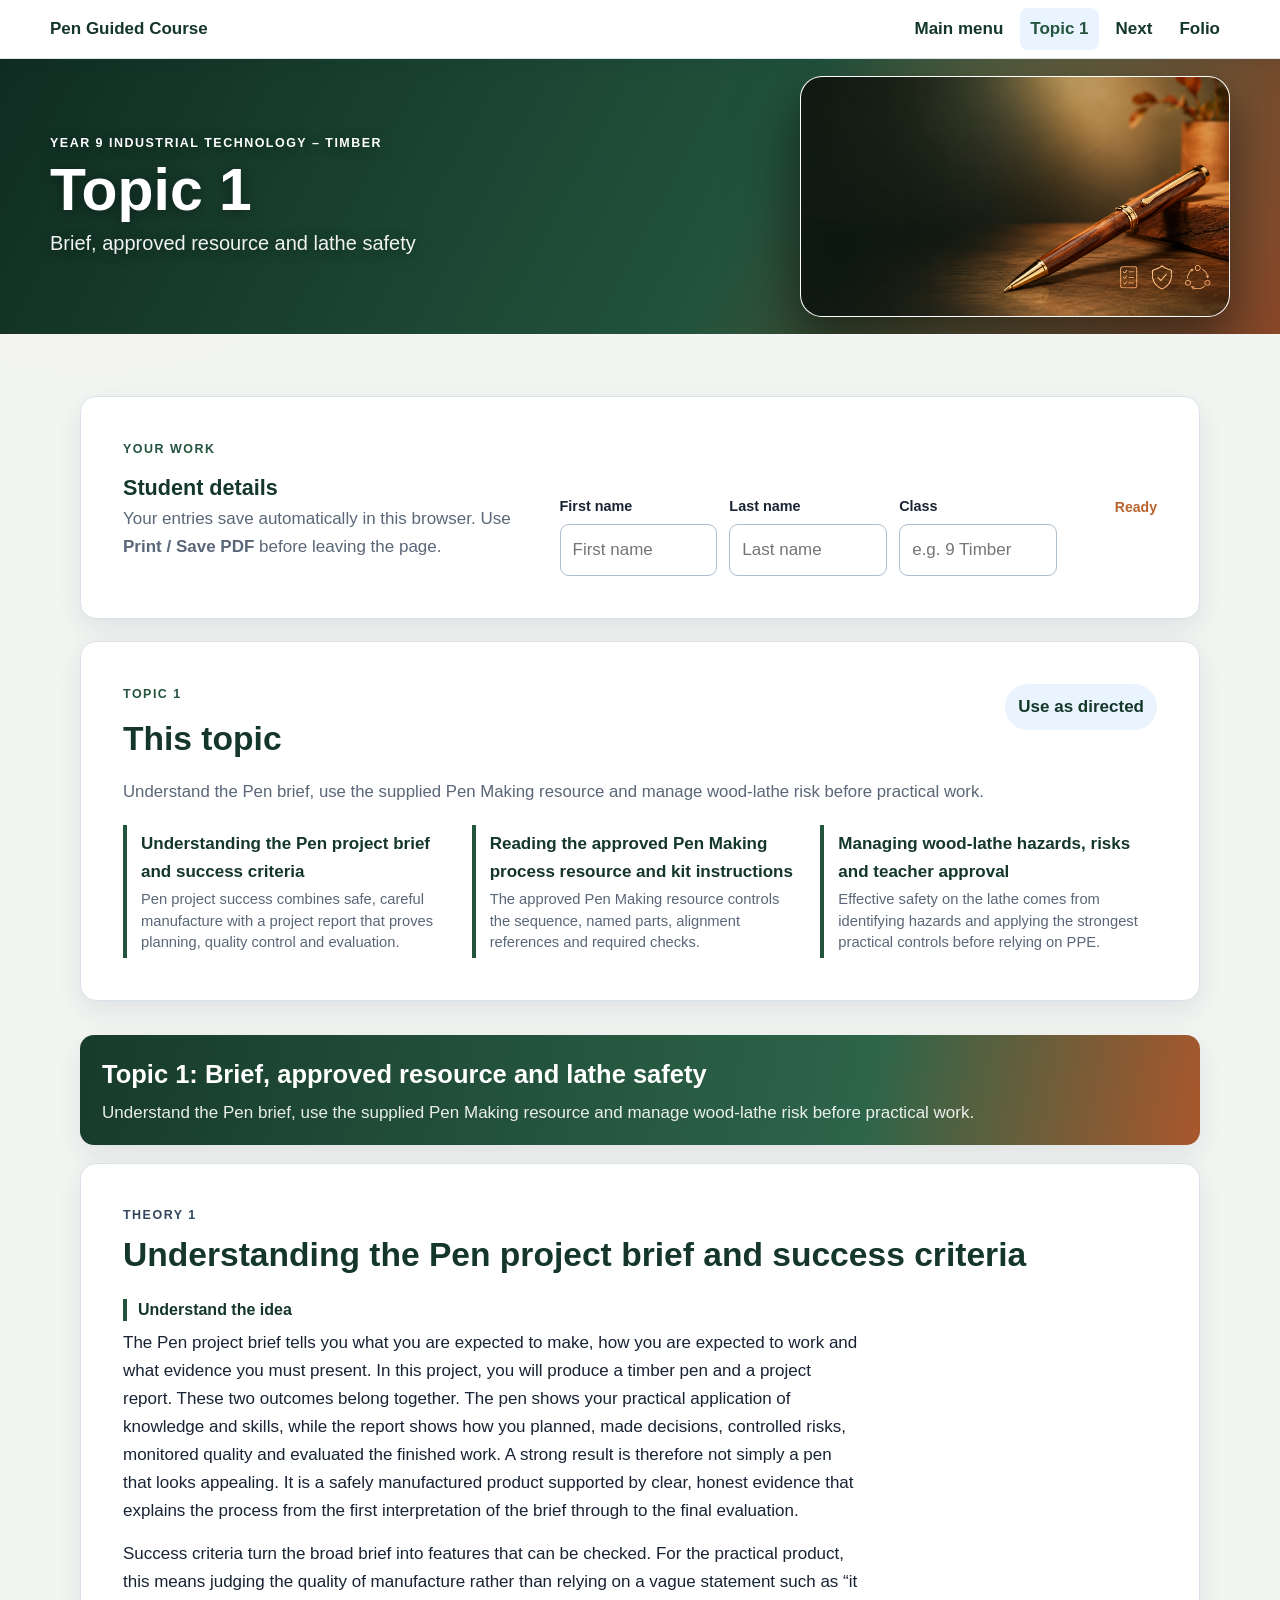
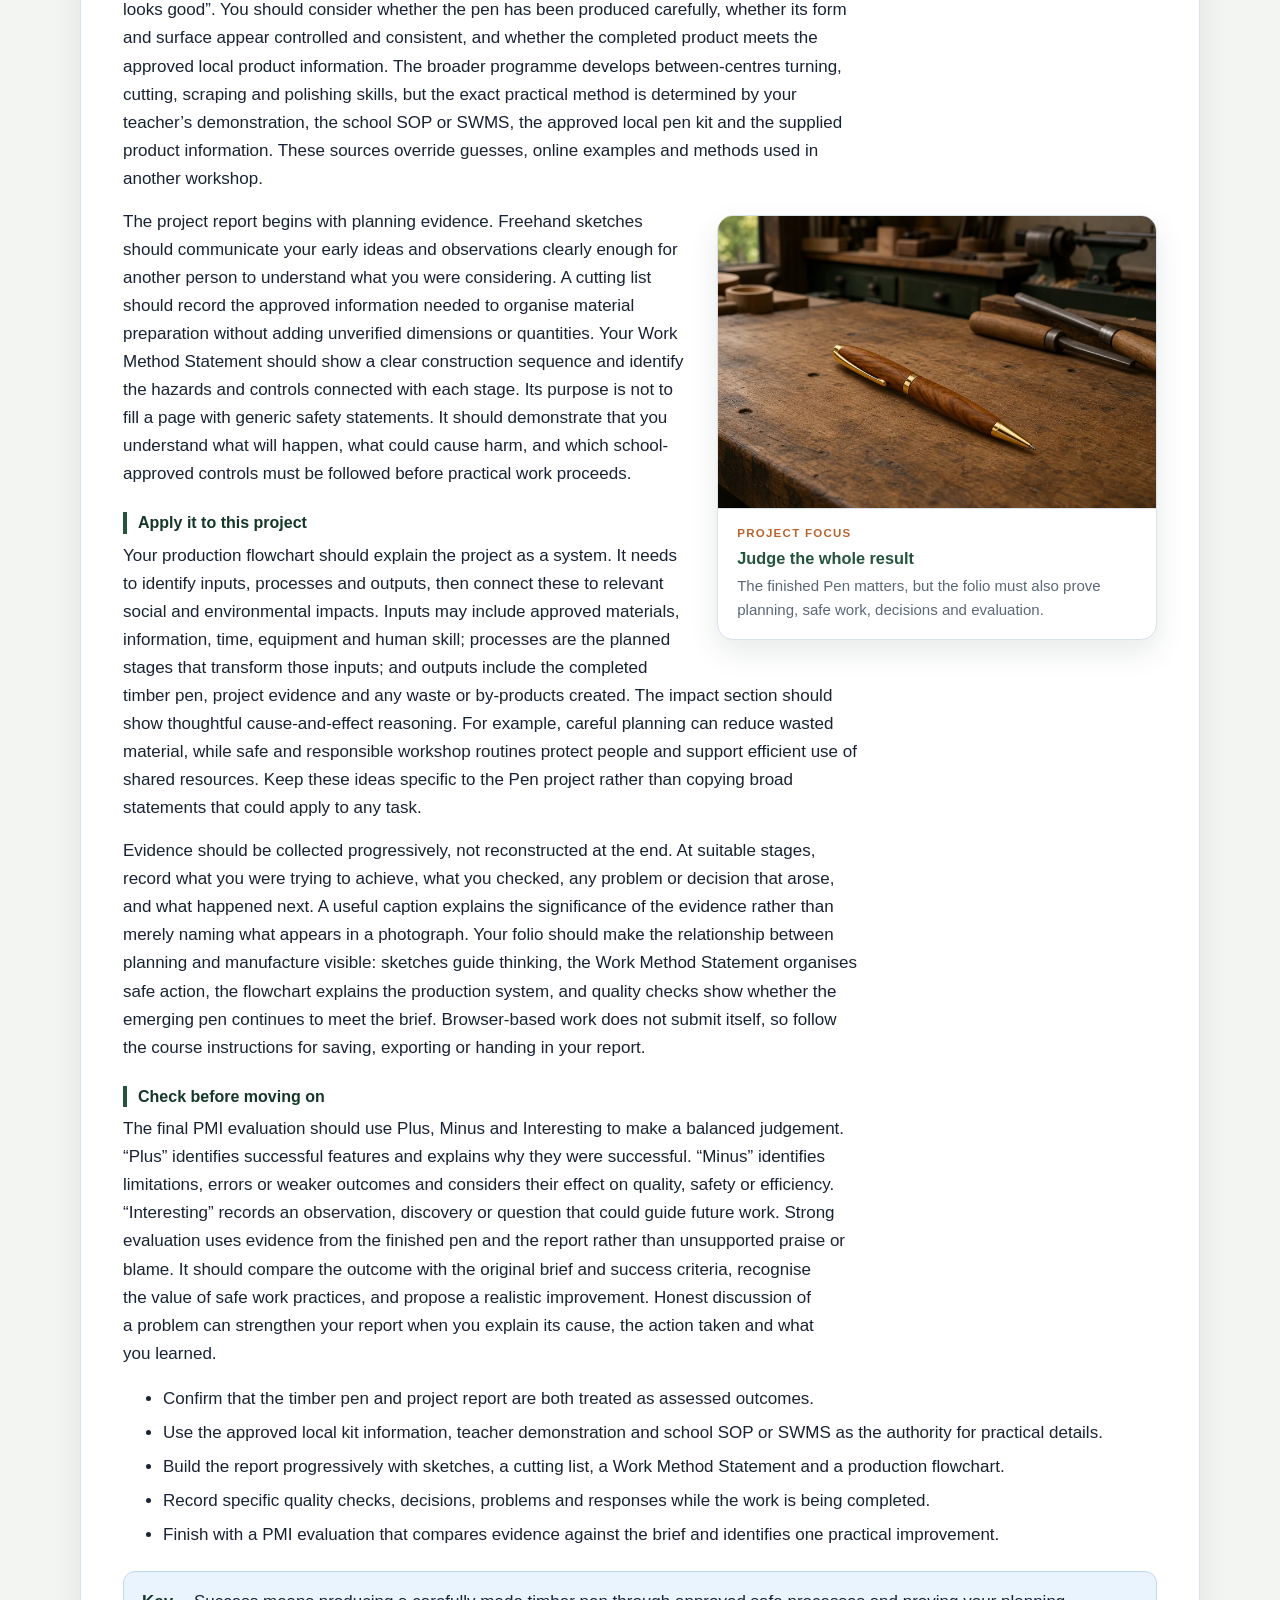
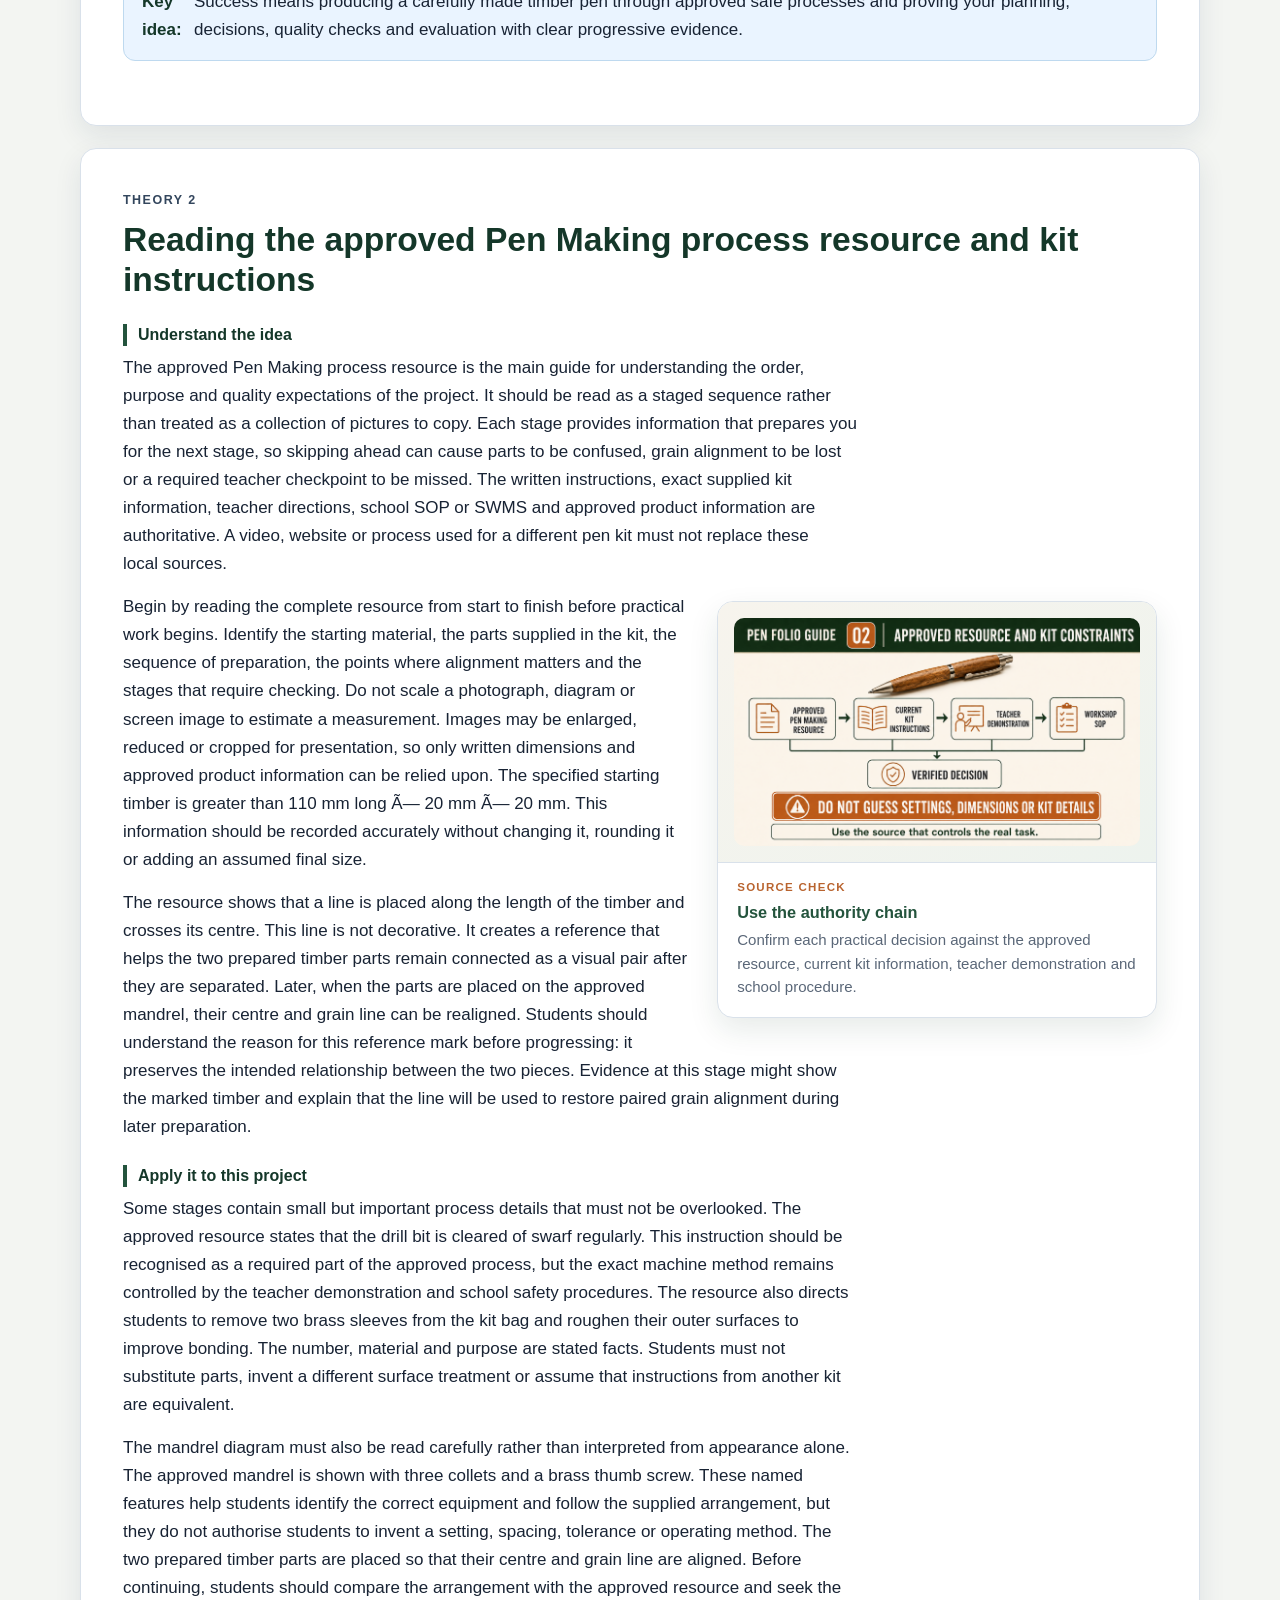
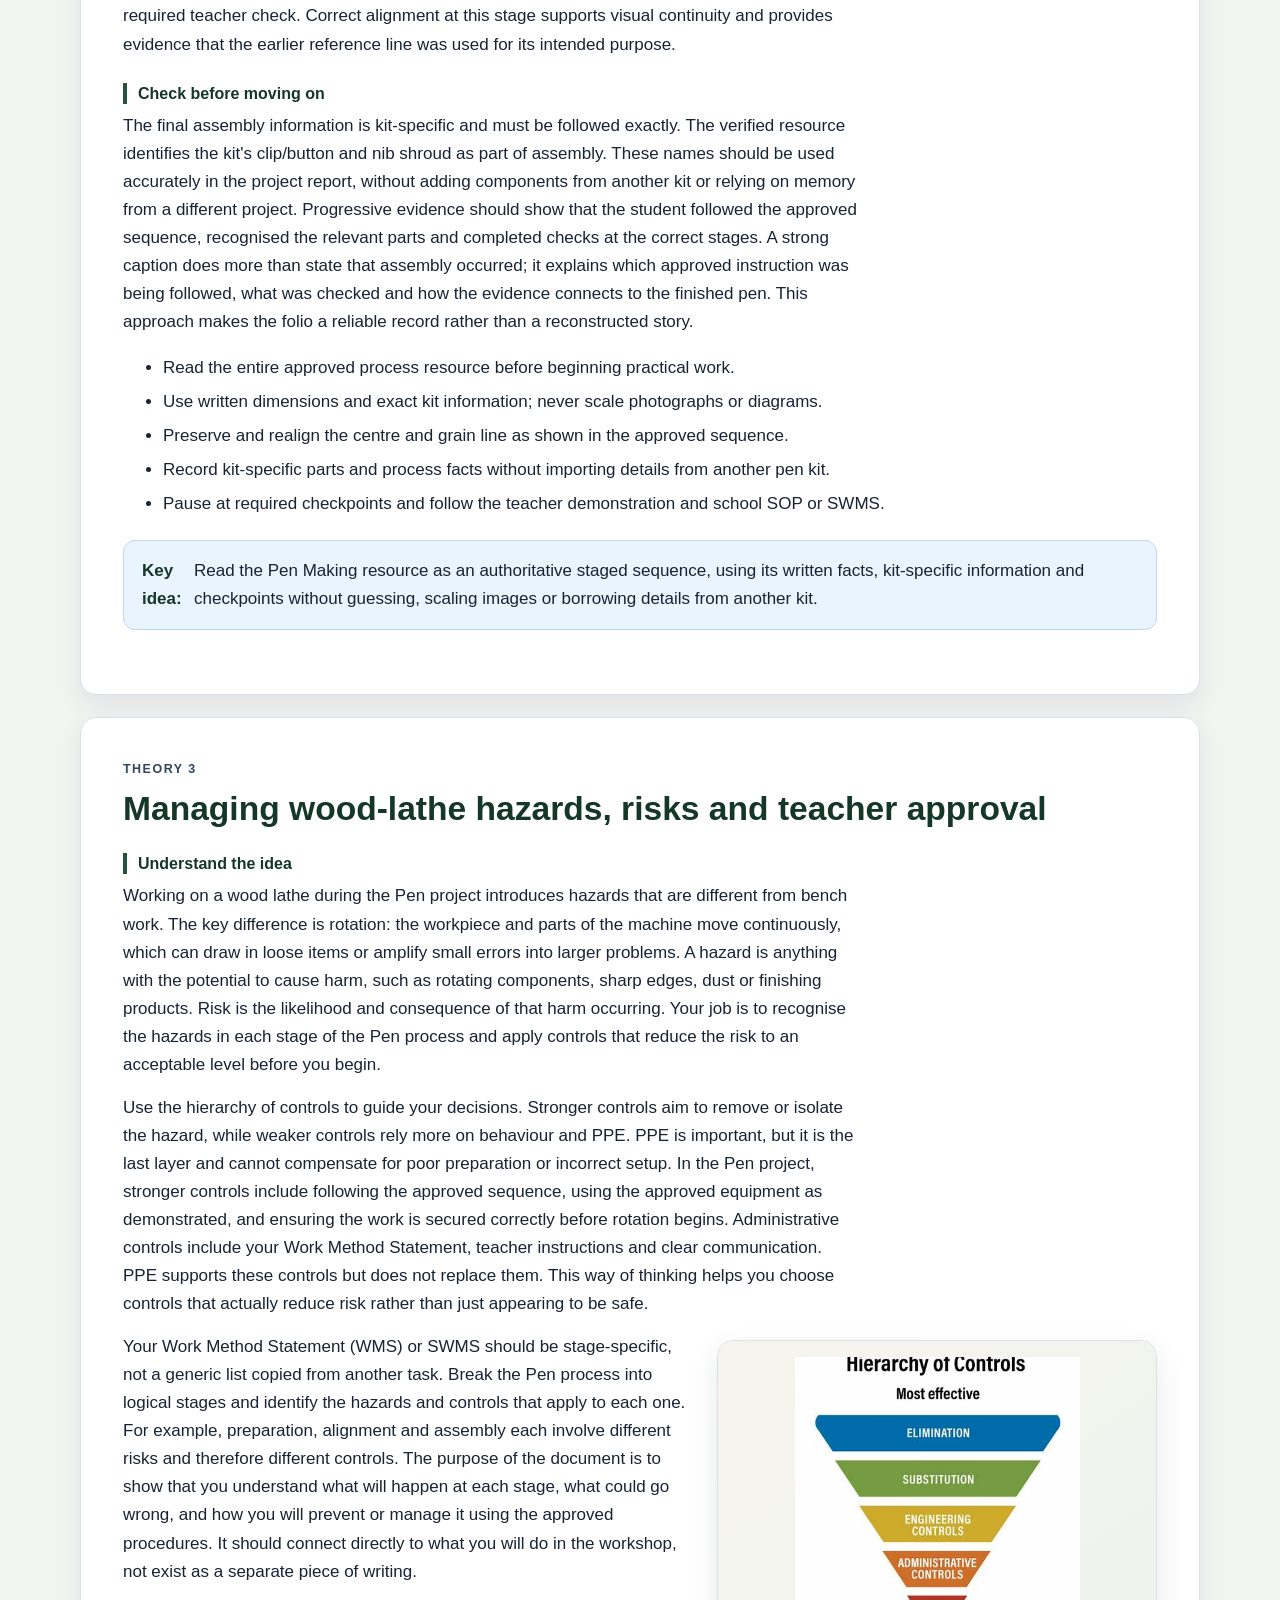
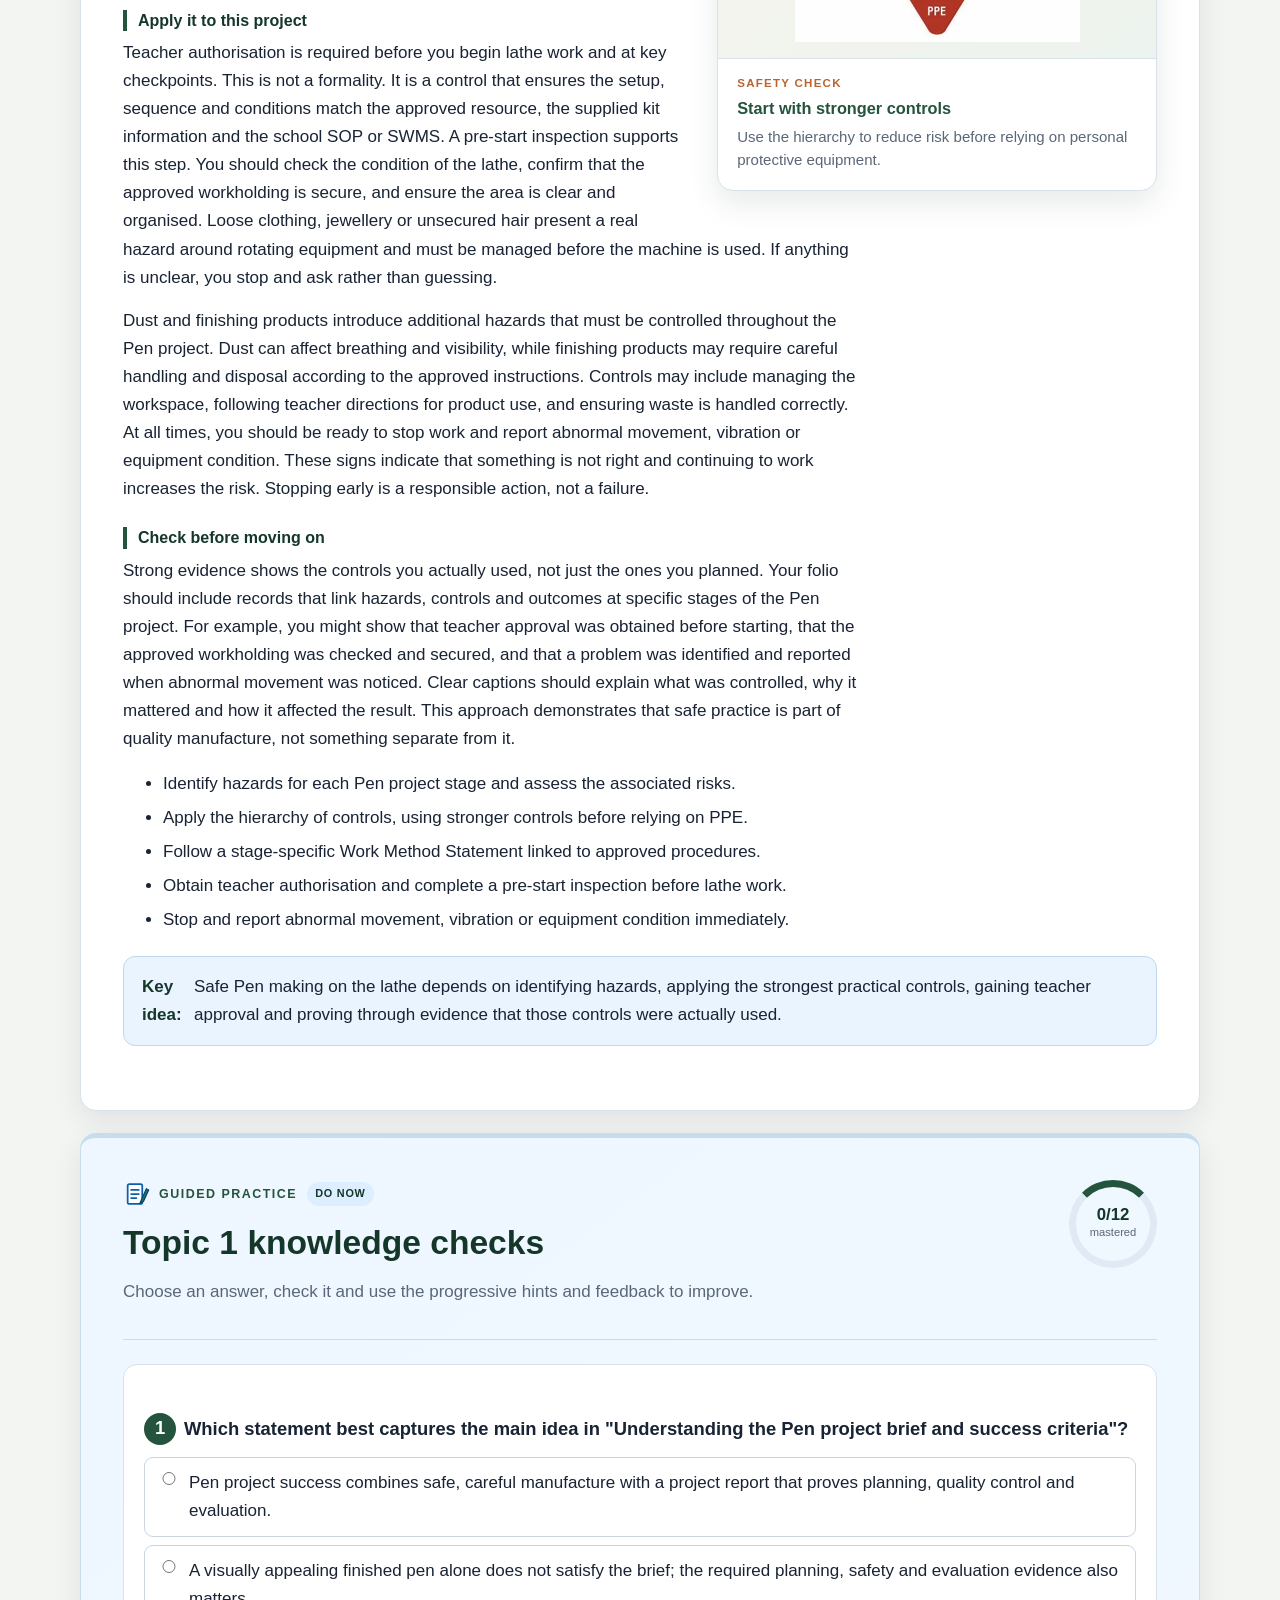
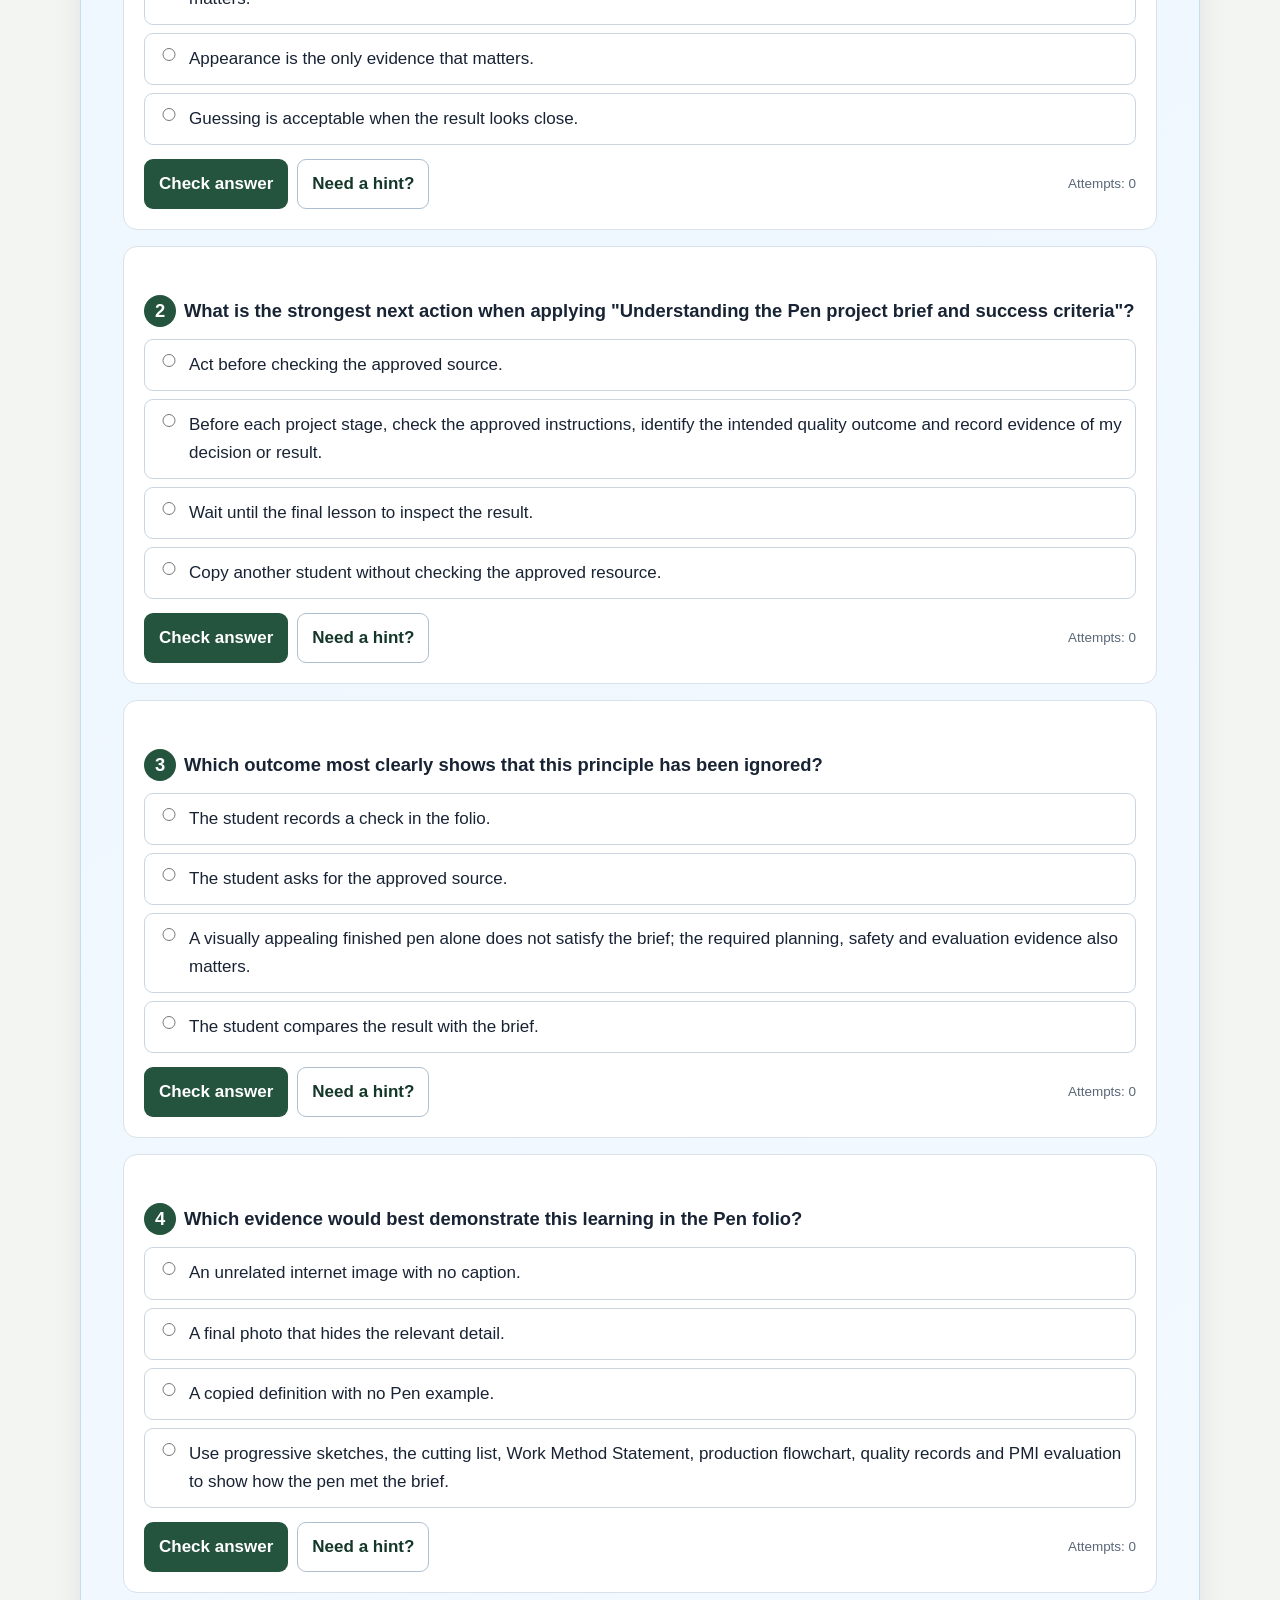
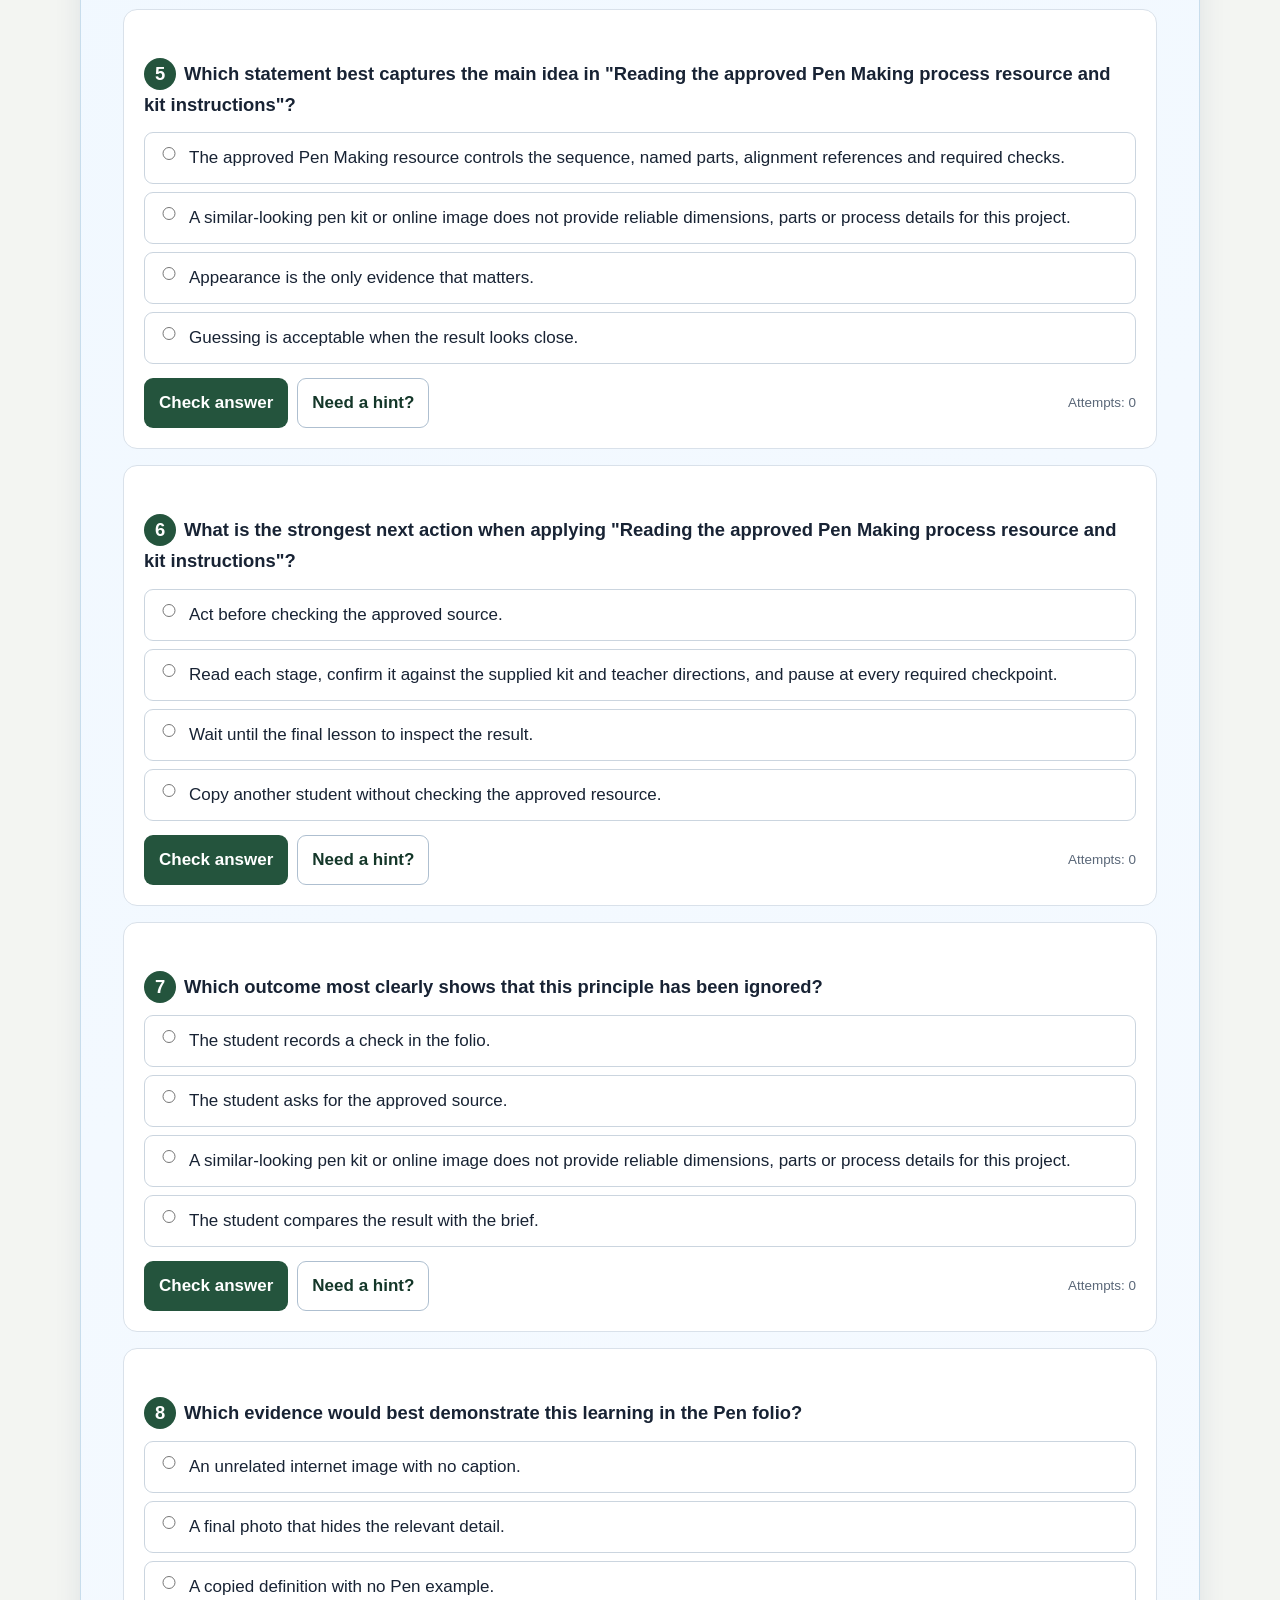
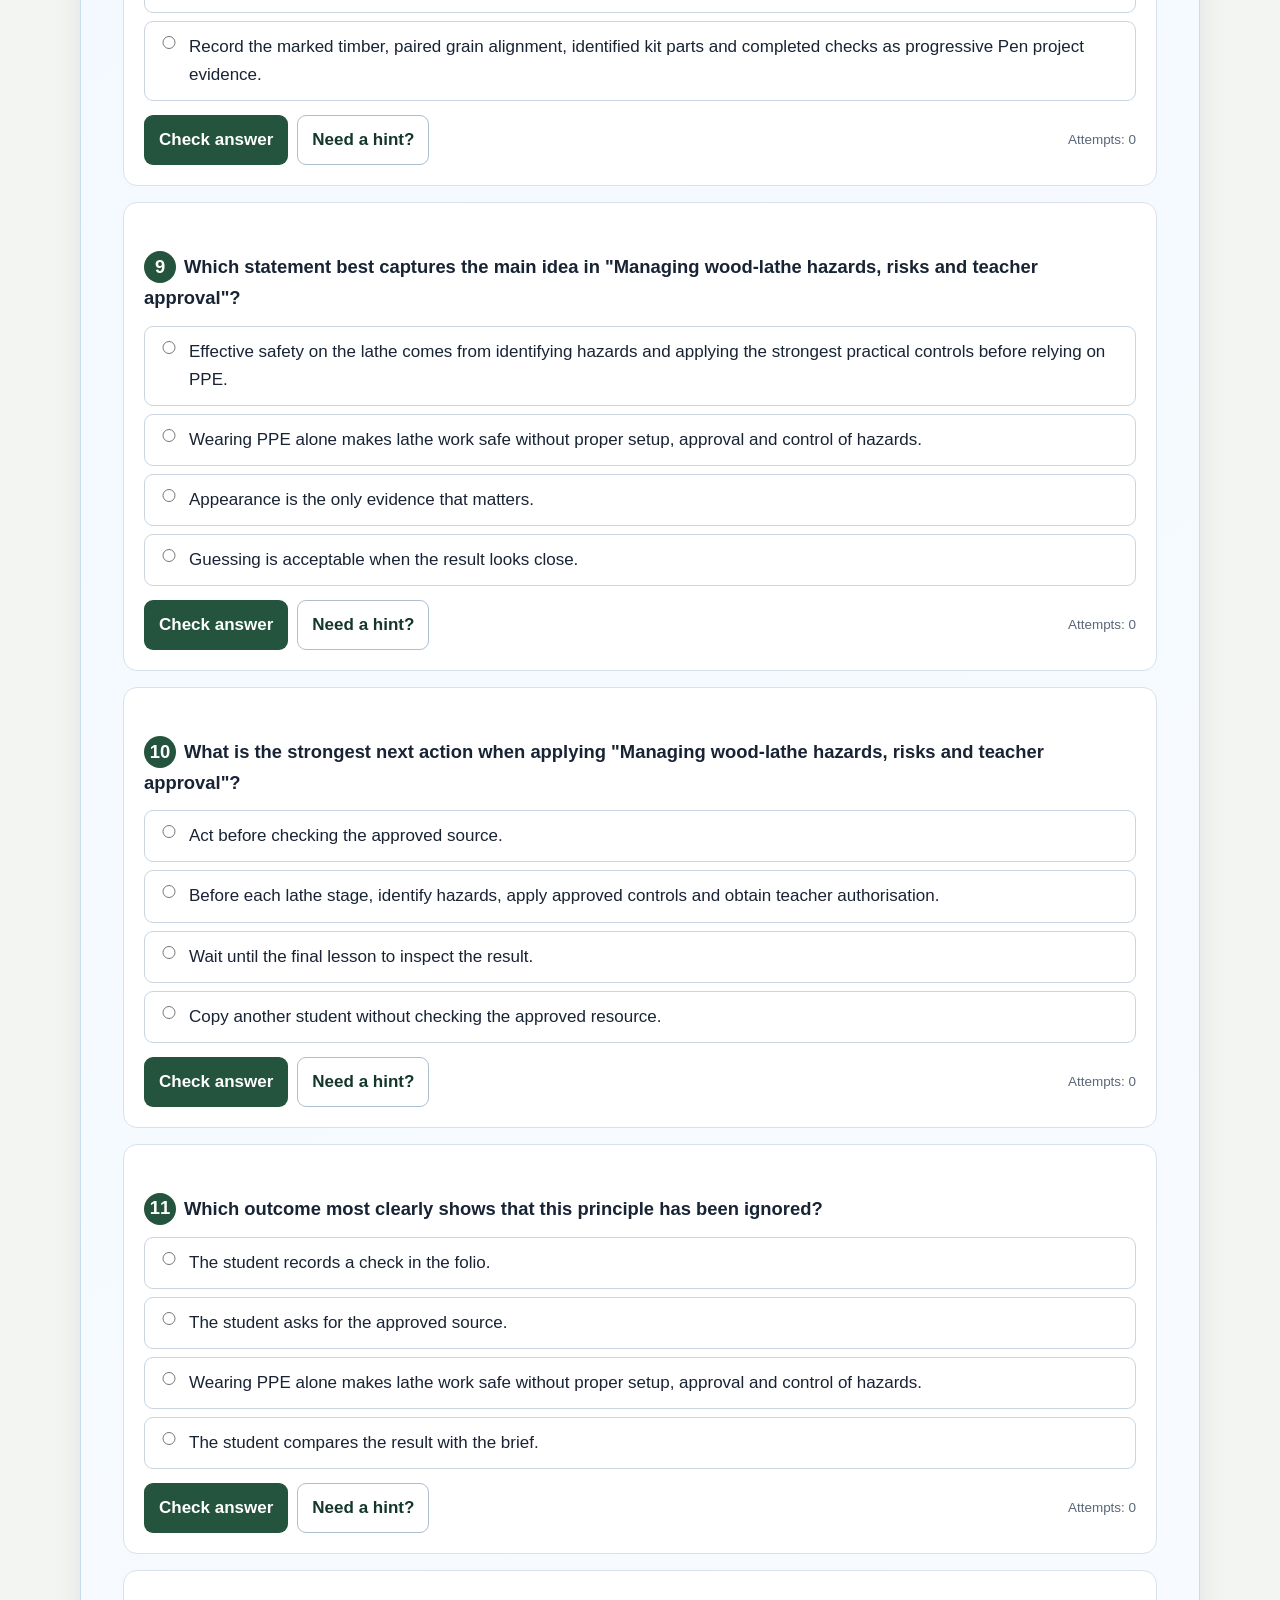
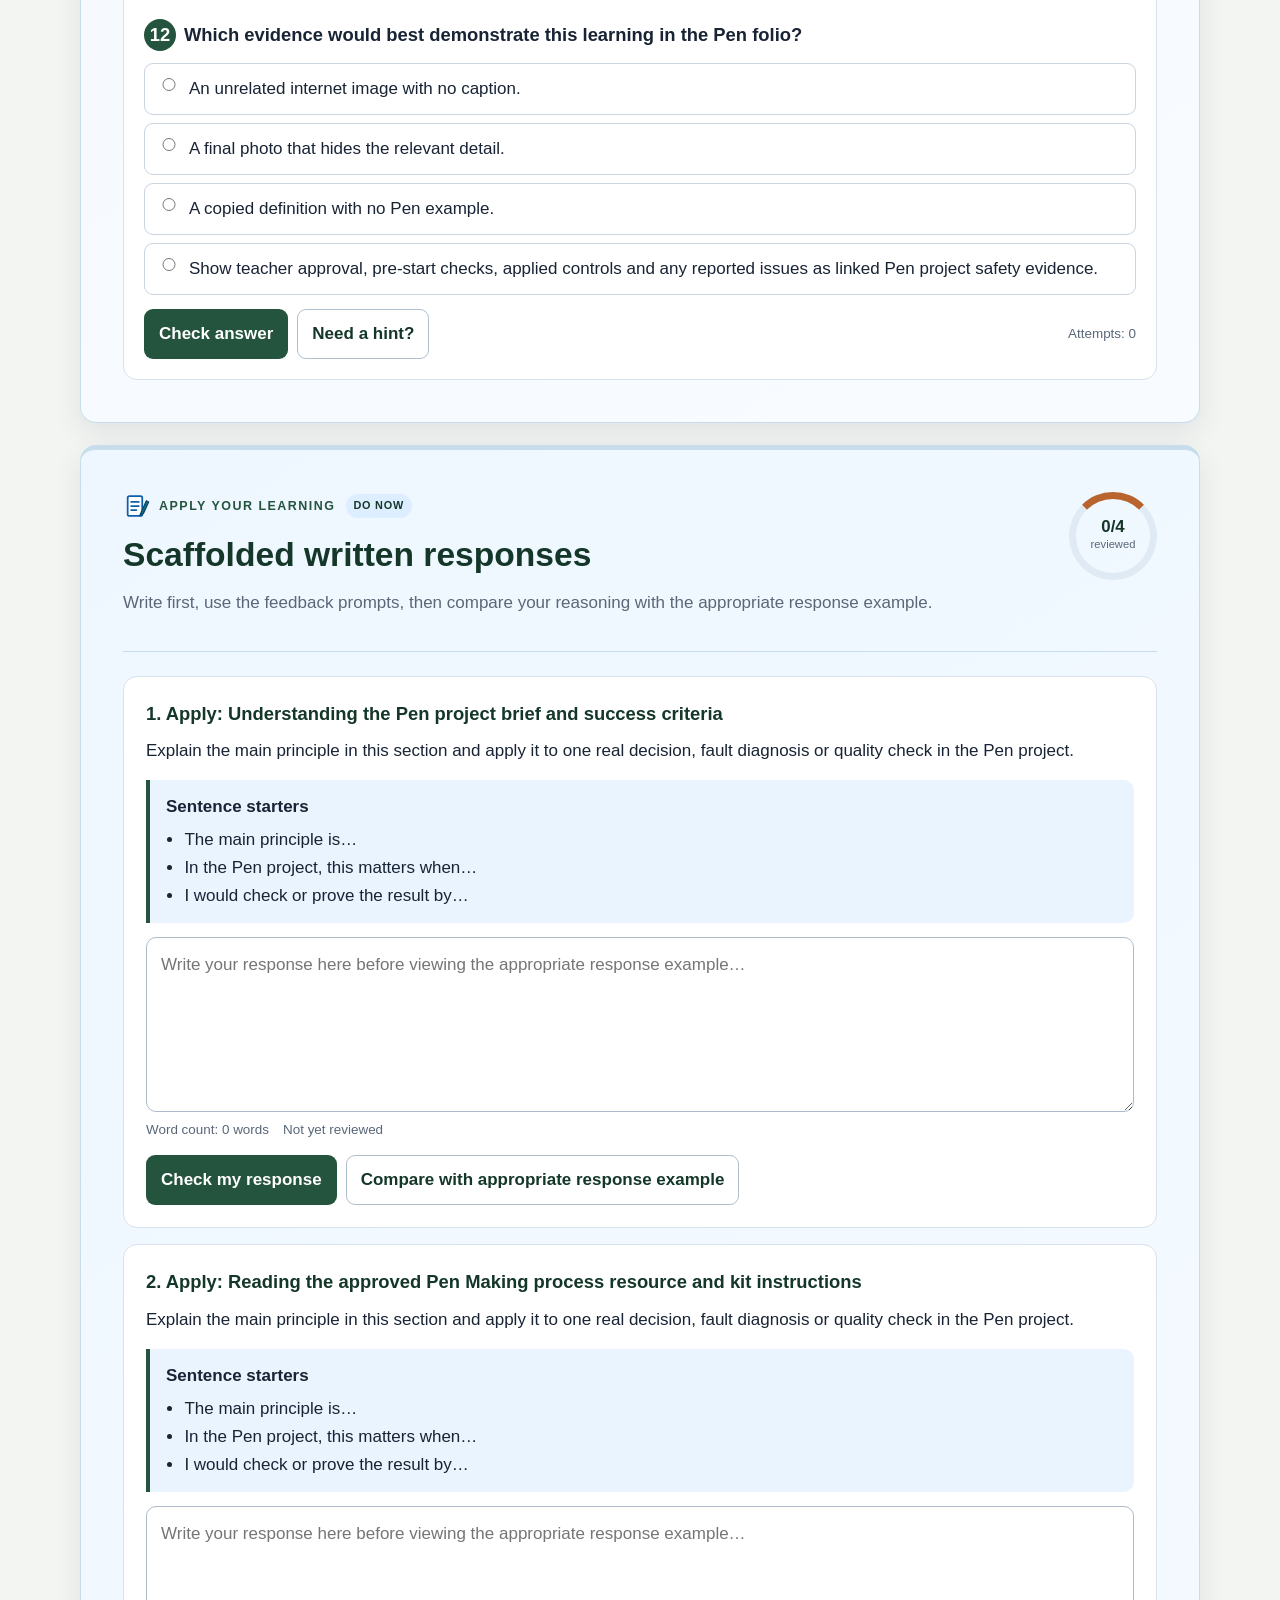
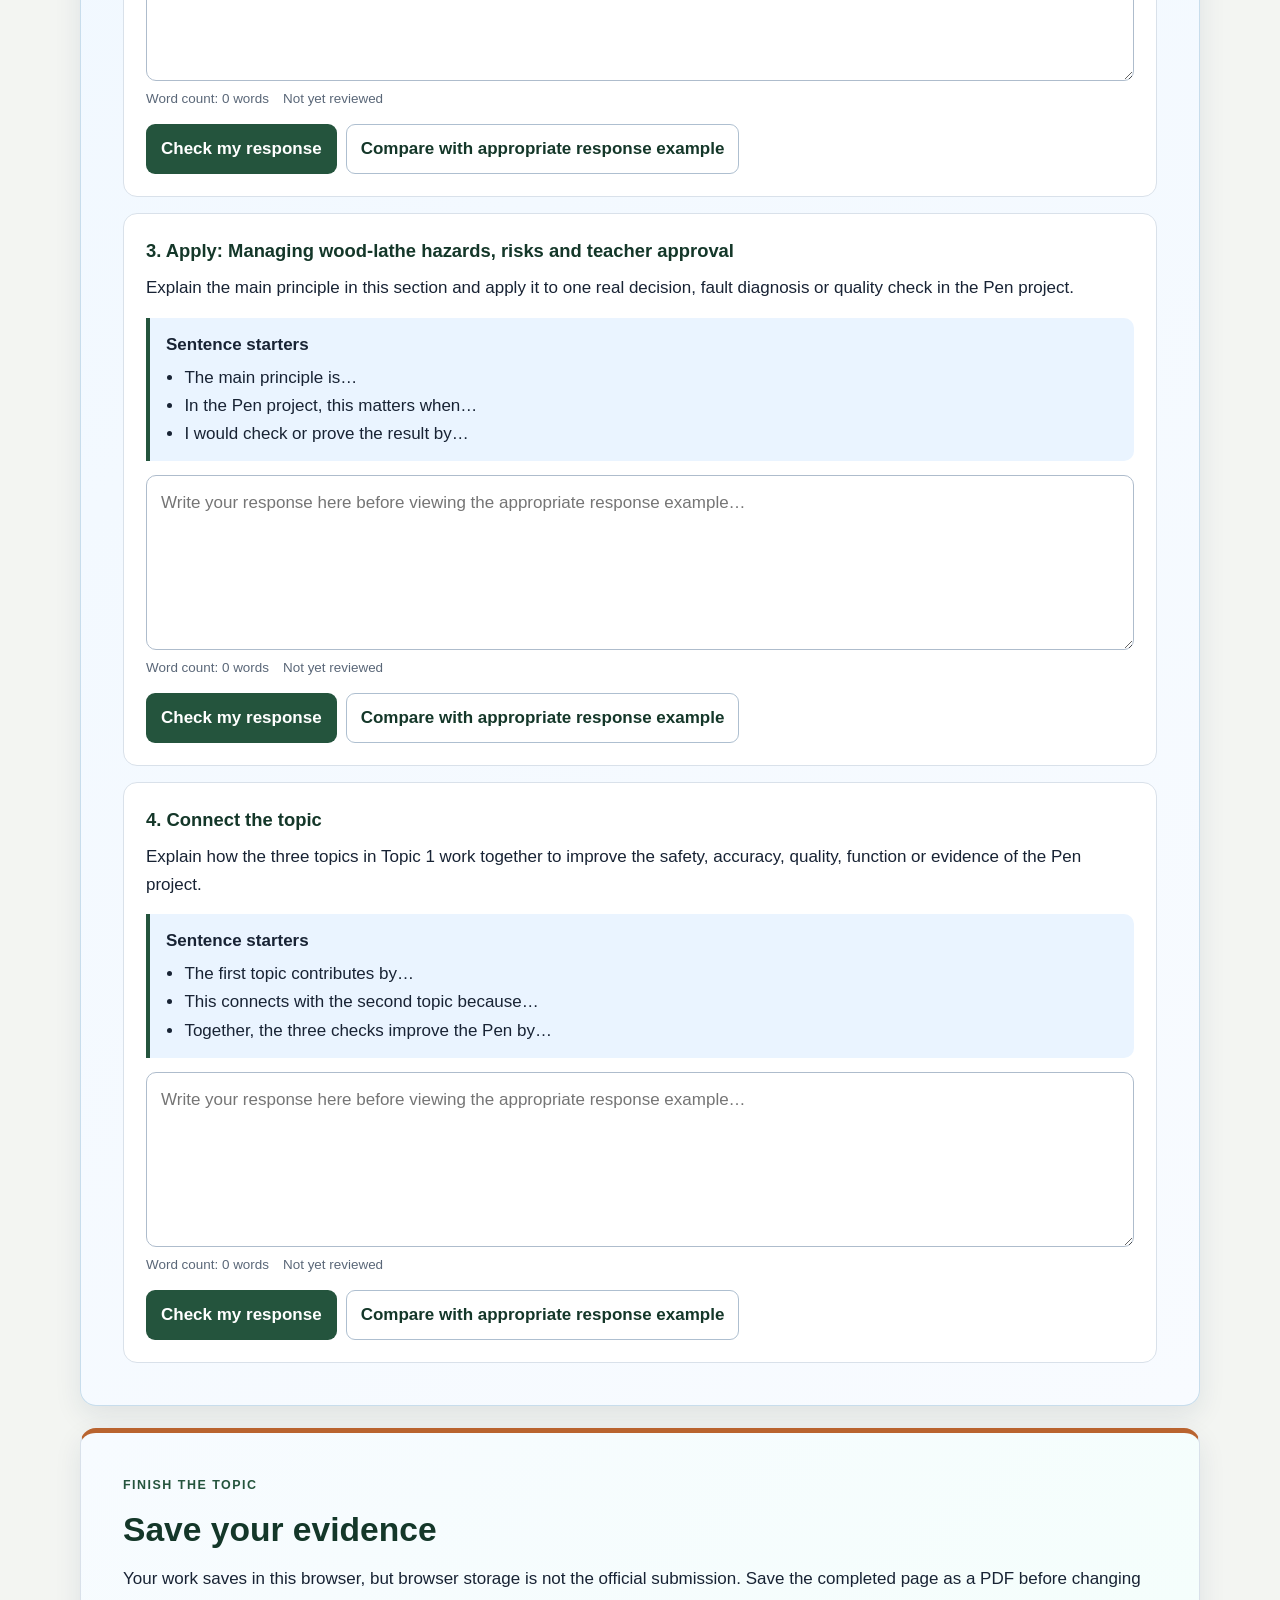
==== commit 78c2a5de: "Add theory-first hints and appropriate response examples" ====
--- a/weeks1-2/index.html
+++ b/weeks1-2/index.html
@@ -69,7 +69,7 @@
       </figure><p>Your Work Method Statement (WMS) or SWMS should be stage-specific, not a generic list copied from another task. Break the Pen process into logical stages and identify the hazards and controls that apply to each one. For example, preparation, alignment and assembly each involve different risks and therefore different controls. The purpose of the document is to show that you understand what will happen at each stage, what could go wrong, and how you will prevent or manage it using the approved procedures. It should connect directly to what you will do in the workshop, not exist as a separate piece of writing.</p><p>Teacher authorisation is required before you begin lathe work and at key checkpoints. This is not a formality. It is a control that ensures the setup, sequence and conditions match the approved resource, the supplied kit information and the school SOP or SWMS. A pre-start inspection supports this step. You should check the condition of the lathe, confirm that the approved workholding is secure, and ensure the area is clear and organised. Loose clothing, jewellery or unsecured hair present a real hazard around rotating equipment and must be managed before the machine is used. If anything is unclear, you stop and ask rather than guessing.</p><p>Dust and finishing products introduce additional hazards that must be controlled throughout the Pen project. Dust can affect breathing and visibility, while finishing products may require careful handling and disposal according to the approved instructions. Controls may include managing the workspace, following teacher directions for product use, and ensuring waste is handled correctly. At all times, you should be ready to stop work and report abnormal movement, vibration or equipment condition. These signs indicate that something is not right and continuing to work increases the risk. Stopping early is a responsible action, not a failure.</p><p>Strong evidence shows the controls you actually used, not just the ones you planned. Your folio should include records that link hazards, controls and outcomes at specific stages of the Pen project. For example, you might show that teacher approval was obtained before starting, that the approved workholding was checked and secured, and that a problem was identified and reported when abnormal movement was noticed. Clear captions should explain what was controlled, why it mattered and how it affected the result. This approach demonstrates that safe practice is part of quality manufacture, not something separate from it.</p><ul><li>Identify hazards for each Pen project stage and assess the associated risks.</li><li>Apply the hierarchy of controls, using stronger controls before relying on PPE.</li><li>Follow a stage-specific Work Method Statement linked to approved procedures.</li><li>Obtain teacher authorisation and complete a pre-start inspection before lathe work.</li><li>Stop and report abnormal movement, vibration or equipment condition immediately.</li></ul><div class='callout key-idea'><strong>Key idea:</strong> Safe Pen making on the lathe depends on identifying hazards, applying the strongest practical controls, gaining teacher approval and proving through evidence that those controls were actually used.</div>
     </section>
     <section class="card activity-section" id="knowledge-checks"><div class="activity-heading"><div><p class="section-kicker">Guided practice</p><h2>Weeks 1-2 knowledge checks</h2><p class="muted">Choose an answer, check it and use the progressive hints and feedback to improve.</p></div><div class="progress-ring"><strong id="mc-progress-number">0/12</strong><span>mastered</span></div></div><div id="mc-questions" class="question-list"></div></section>
-    <section class="card activity-section" id="written-application"><div class="activity-heading"><div><p class="section-kicker">Apply your learning</p><h2>Scaffolded written responses</h2><p class="muted">Write first, use the feedback prompts, then compare your reasoning with the model response.</p></div><div class="progress-ring written"><strong id="written-progress-number">0/4</strong><span>reviewed</span></div></div><div id="written-questions" class="written-list"></div></section>
+    <section class="card activity-section" id="written-application"><div class="activity-heading"><div><p class="section-kicker">Apply your learning</p><h2>Scaffolded written responses</h2><p class="muted">Write first, use the feedback prompts, then compare your reasoning with the appropriate response example.</p></div><div class="progress-ring written"><strong id="written-progress-number">0/4</strong><span>reviewed</span></div></div><div id="written-questions" class="written-list"></div></section>
     <section class="card completion-card" aria-labelledby="completion-title"><div><p class="section-kicker">Finish the two-week block</p><h2 id="completion-title">Save your evidence</h2><p>Your work saves in this browser, but browser storage is not the official submission. Save the completed page as a PDF before changing devices or clearing browser data.</p></div><div class="completion-summary"><div><span>Knowledge checks</span><strong id="summary-mc">0/12</strong></div><div><span>Written responses reviewed</span><strong id="summary-written">0/4</strong></div><div><span>Student details</span><strong id="summary-details">Incomplete</strong></div></div><div class="button-row screen-only"><button class="primary-button" id="print-button" type="button">Print / Save PDF</button><button class="secondary-button" id="reset-button" type="button">Reset Weeks 1-2</button></div><p class="small-note">No marks, answers or personal information are sent from this webpage.</p><div class="week-switcher screen-only"><span></span><a class="next" href="../weeks3-4/index.html">Weeks 3-4 →</a></div></section>
   </main>
   <footer><p>Pen Guided Course – Weeks 1-2</p><p>Wagga Wagga High School | Industrial Technology – Timber</p></footer>
--- a/styles/course.css
+++ b/styles/course.css
@@ -312,6 +312,12 @@
 .feedback.not-yet { background: var(--amber-light); border-left: 5px solid var(--amber); }
 .feedback.error { background: var(--danger-light); border-left: 5px solid var(--danger); }
 .hint-panel { background: var(--brand-light); border-left: 5px solid var(--brand); }
+.hint-panel p { margin: 8px 0 0; }
+.theory-return-link { display: inline-block; font-weight: 900; }
+.theory-return-link:focus { outline: 3px solid rgba(11,95,173,.28); outline-offset: 3px; }
+.secondary-hint { margin-top: 12px; padding-top: 12px; border-top: 1px solid #aebfd0; }
+.textbook-section { scroll-margin-top: 18px; }
+.textbook-section:focus { outline: 4px solid rgba(11,95,173,.25); outline-offset: 4px; }
 .model-panel { background: #f1f4f8; border: 1px solid #cfd9e4; }
 .attempts { color: var(--muted); font-size: .84rem; margin-left: auto; }
 .mastery-badge { display: none; color: var(--accent); font-weight: 900; }
@@ -654,3 +660,47 @@
 .outcomes-details[open] summary { border-bottom: 1px solid var(--line); }
 .outcome-list { margin: 0; padding: 17px 24px 20px 42px; }
 .outcome-list li { margin-bottom: 10px; line-height: 1.55; }
+
+/* Guided-course reading rhythm and long-response layout */
+.textbook-section .kicker,
+.textbook-section .section-kicker {
+  max-width: 78ch;
+  margin-bottom: 10px;
+  color: #33465d;
+  font-weight: 750;
+  line-height: 1.5;
+}
+.textbook-section h2 { margin-bottom: 22px; }
+.textbook-section > p,
+.textbook-section > div > p { max-width: 78ch; text-wrap: pretty; }
+.textbook-section .theory-chunk-heading {
+  margin: 24px 0 8px;
+  padding-left: 11px;
+  border-left: 4px solid var(--brand);
+  color: var(--brand-dark);
+  font-size: 1rem;
+  line-height: 1.35;
+}
+.textbook-section strong { color: var(--brand-dark); }
+.textbook-section li + li { margin-top: 6px; }
+.written-list { width: 100%; min-width: 0; }
+.written-card { width: 100%; min-width: 0; }
+.written-card textarea {
+  display: block;
+  width: 100%;
+  max-width: none;
+  min-width: 0;
+  min-height: 175px;
+  padding: 14px;
+  line-height: 1.55;
+  resize: vertical;
+  overflow-wrap: break-word;
+}
+.response-meta { flex-wrap: wrap; }
+
+@media (max-width: 700px) {
+  .lesson-hero + main .lesson-overview .roadmap { grid-template-columns: 1fr; }
+  .written-card { padding: 18px 14px; }
+  .written-card textarea { min-height: 210px; padding: 12px; }
+  .response-meta { display: grid; grid-template-columns: 1fr; }
+}
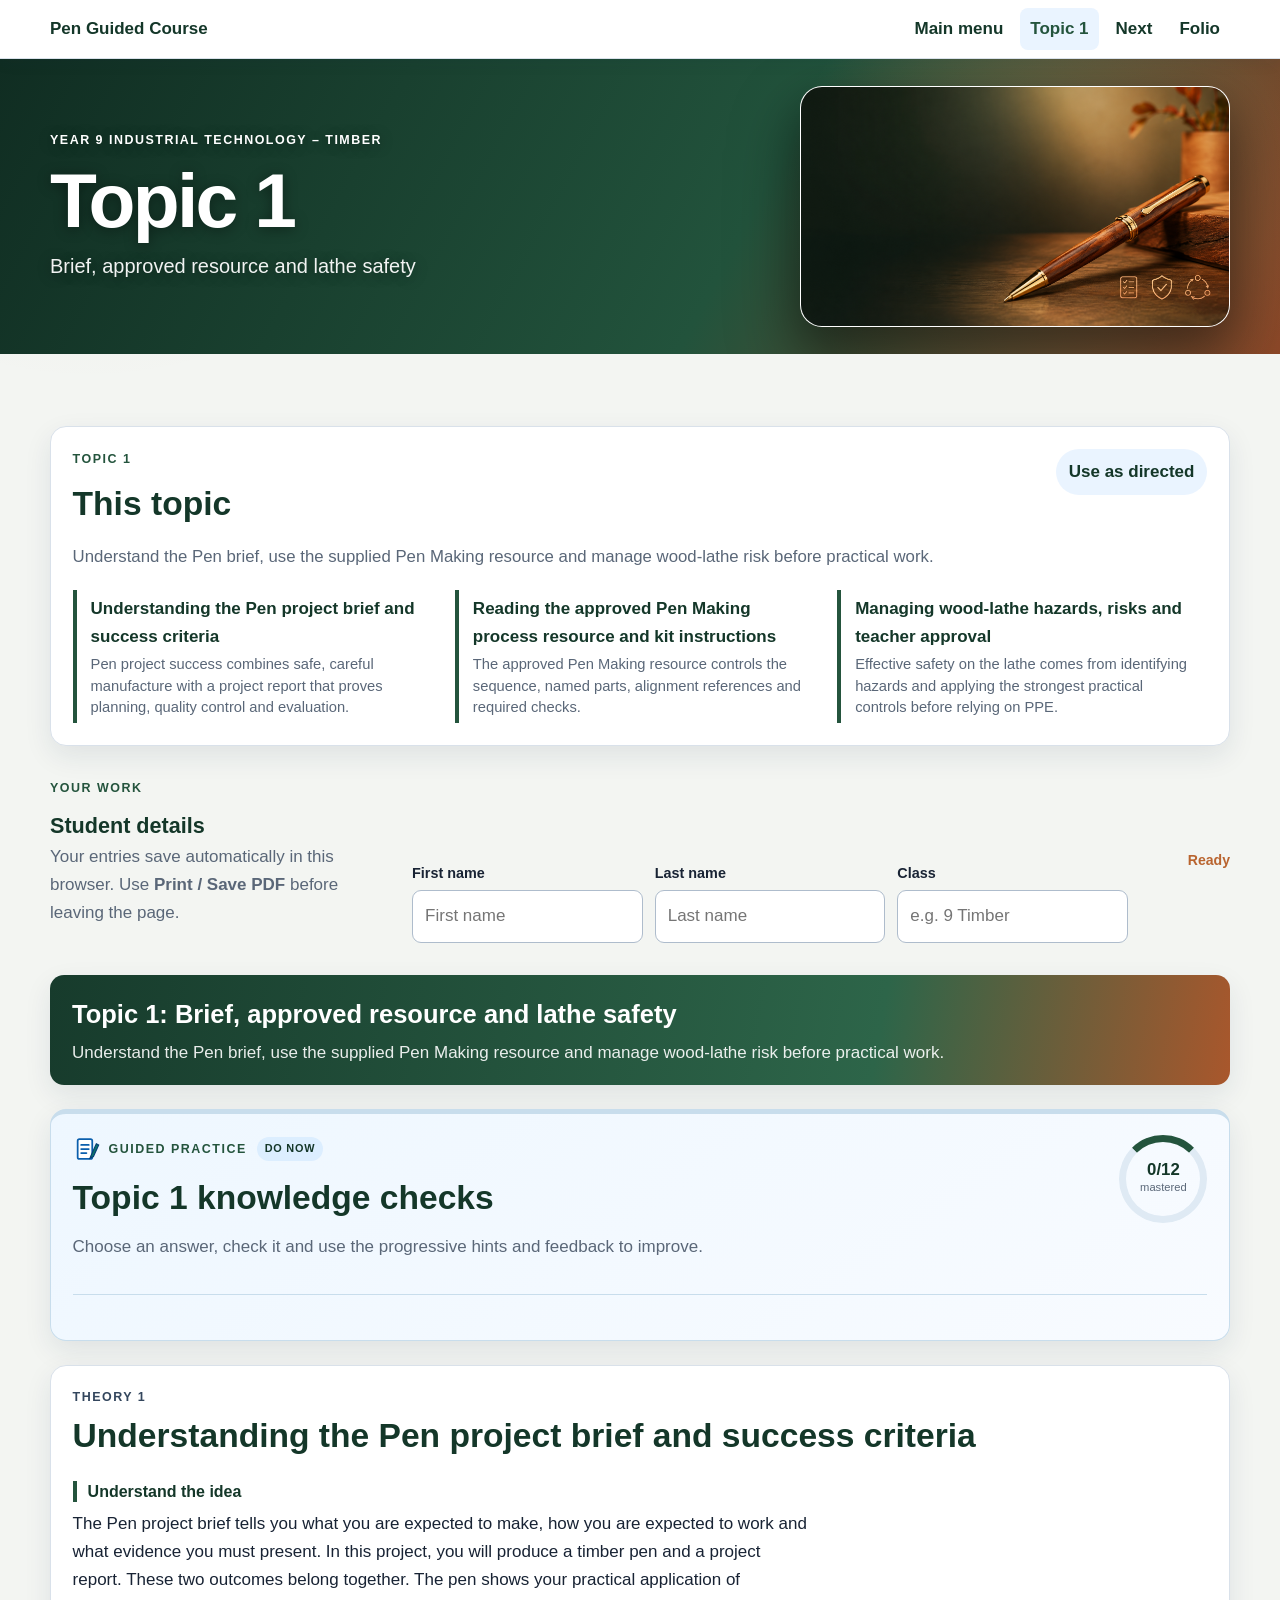
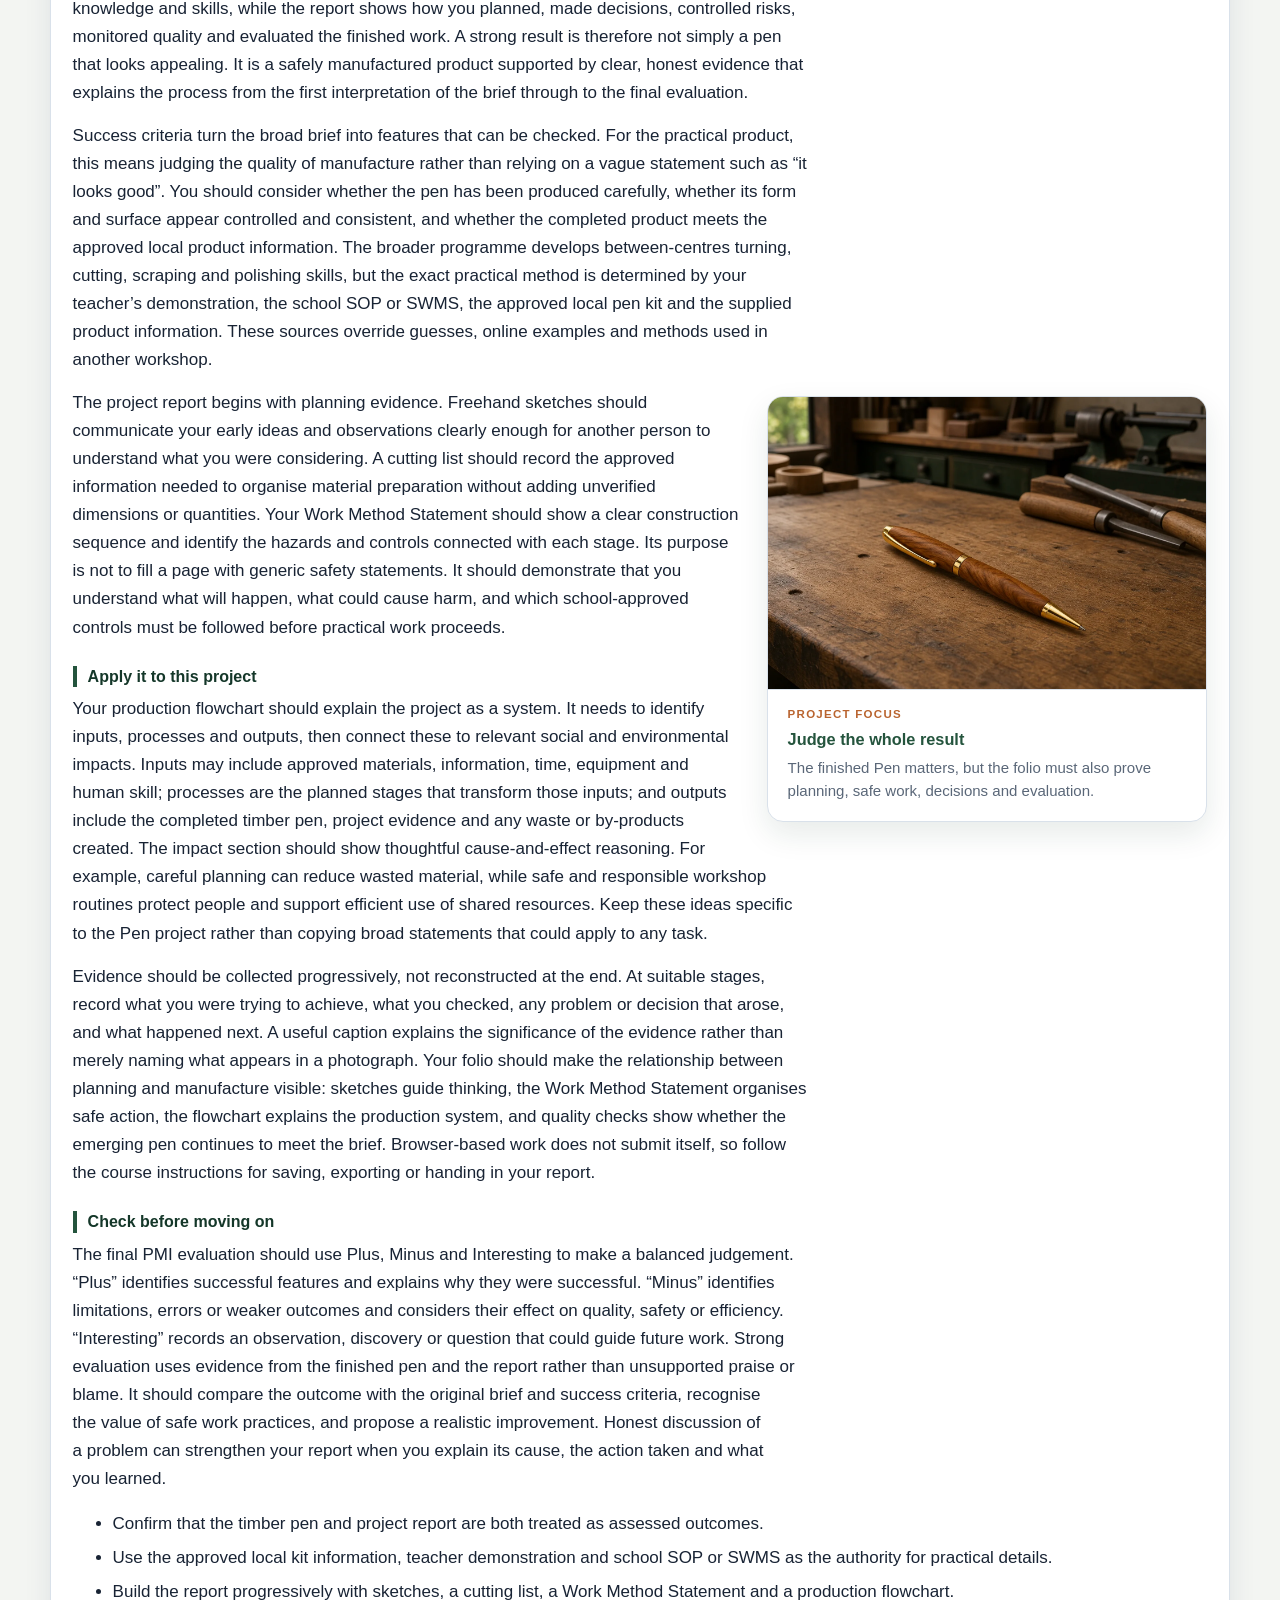
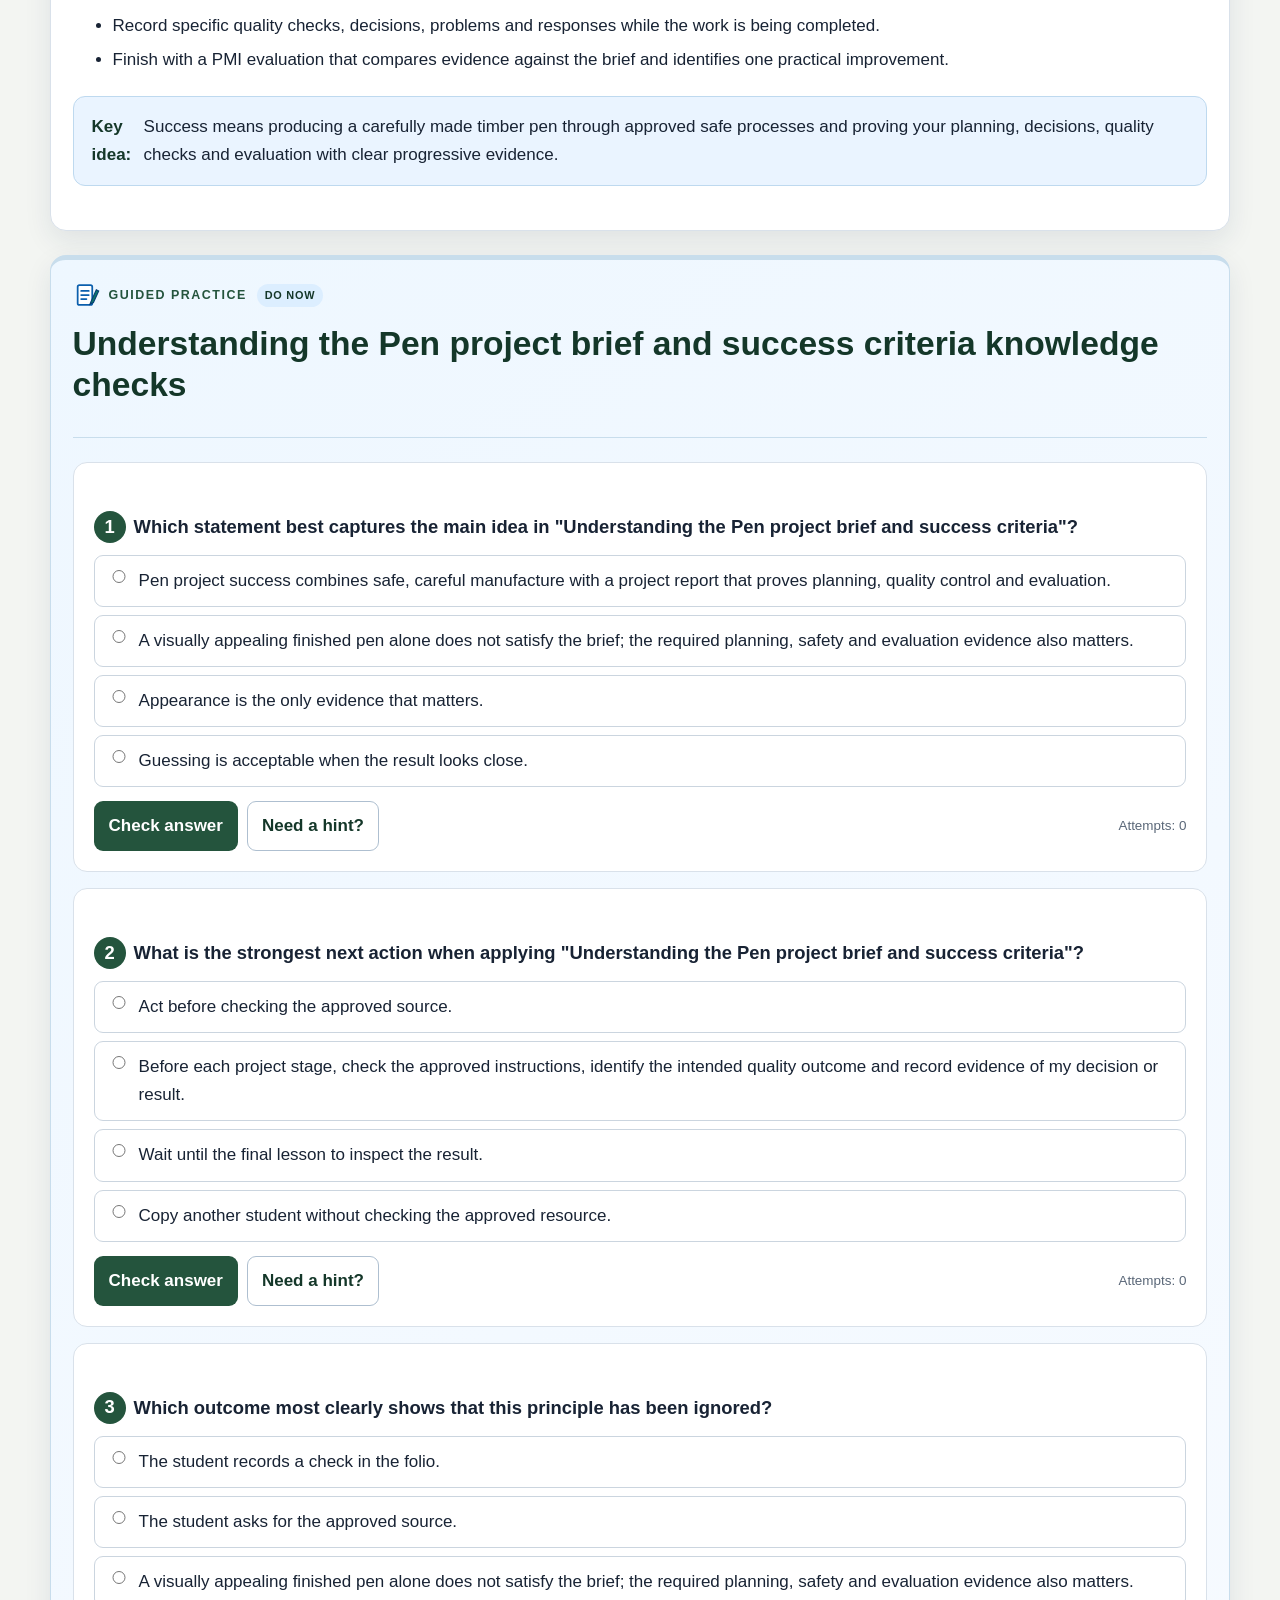
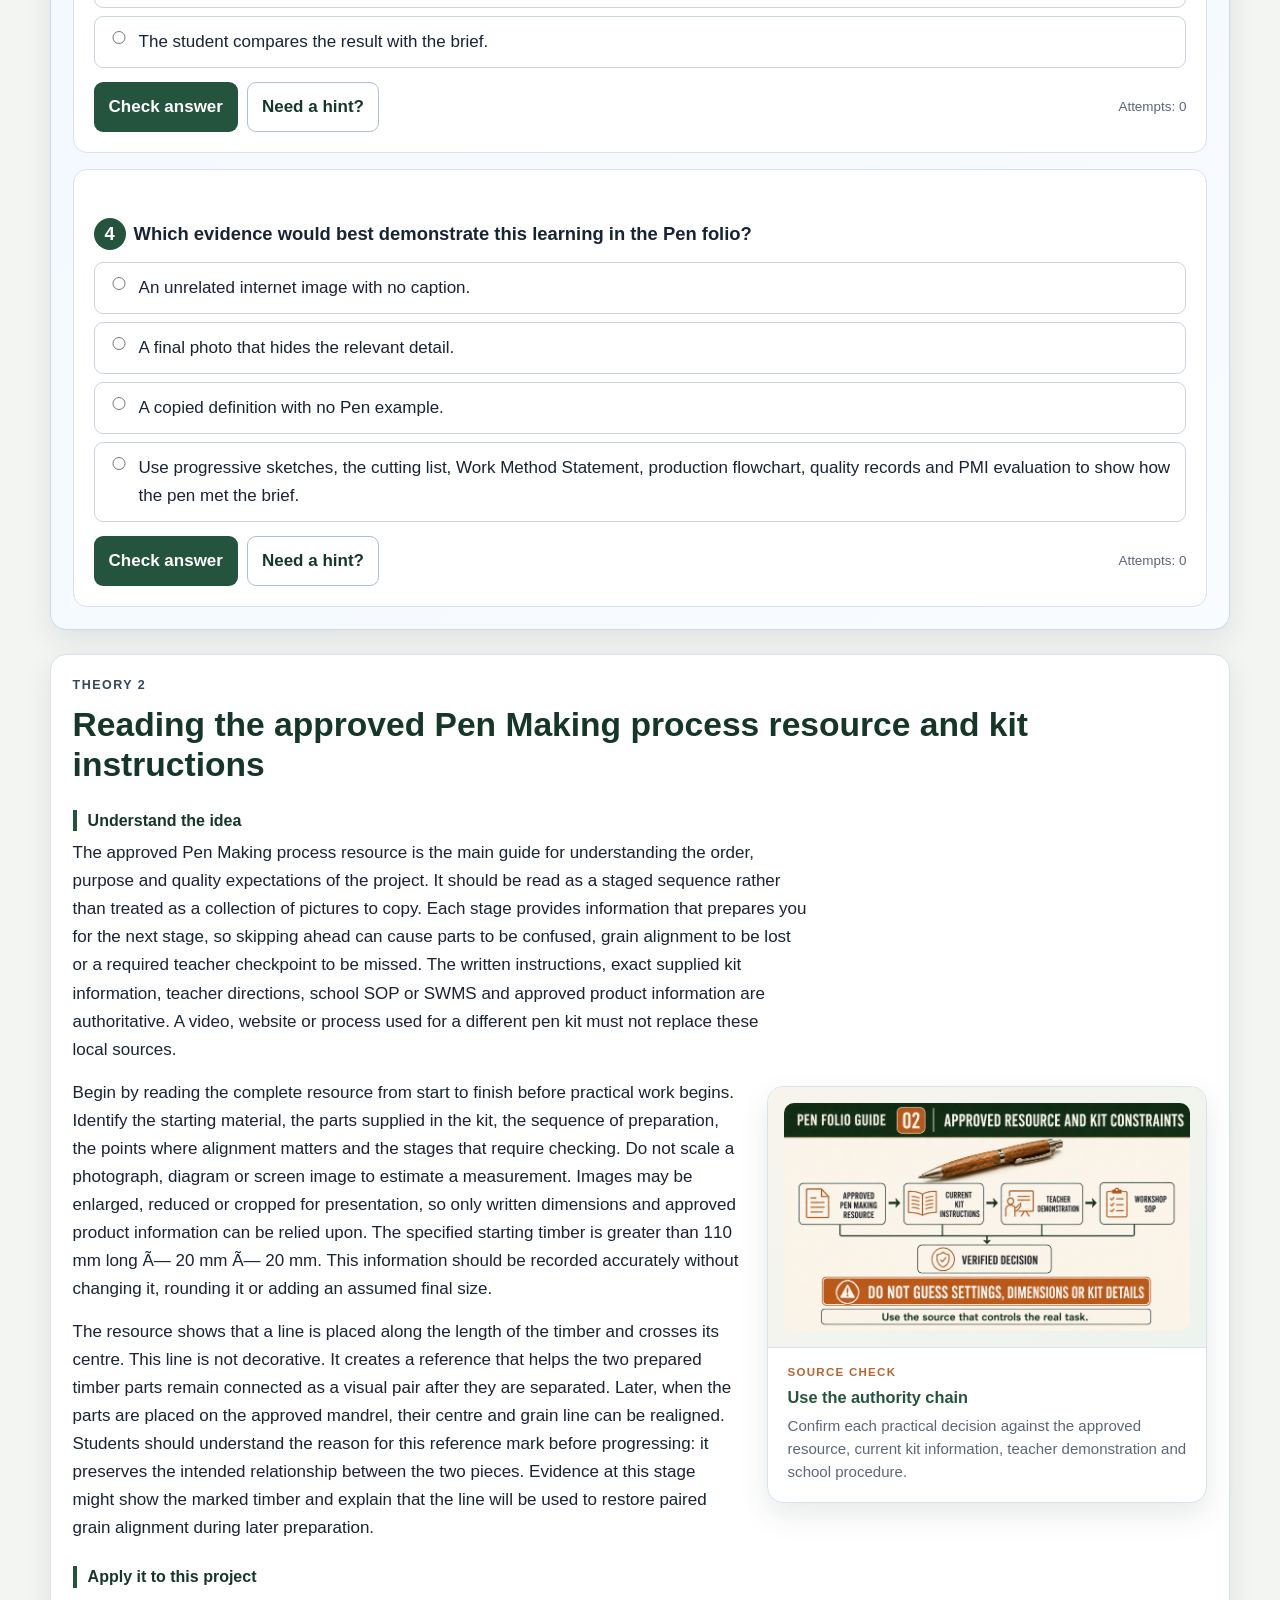
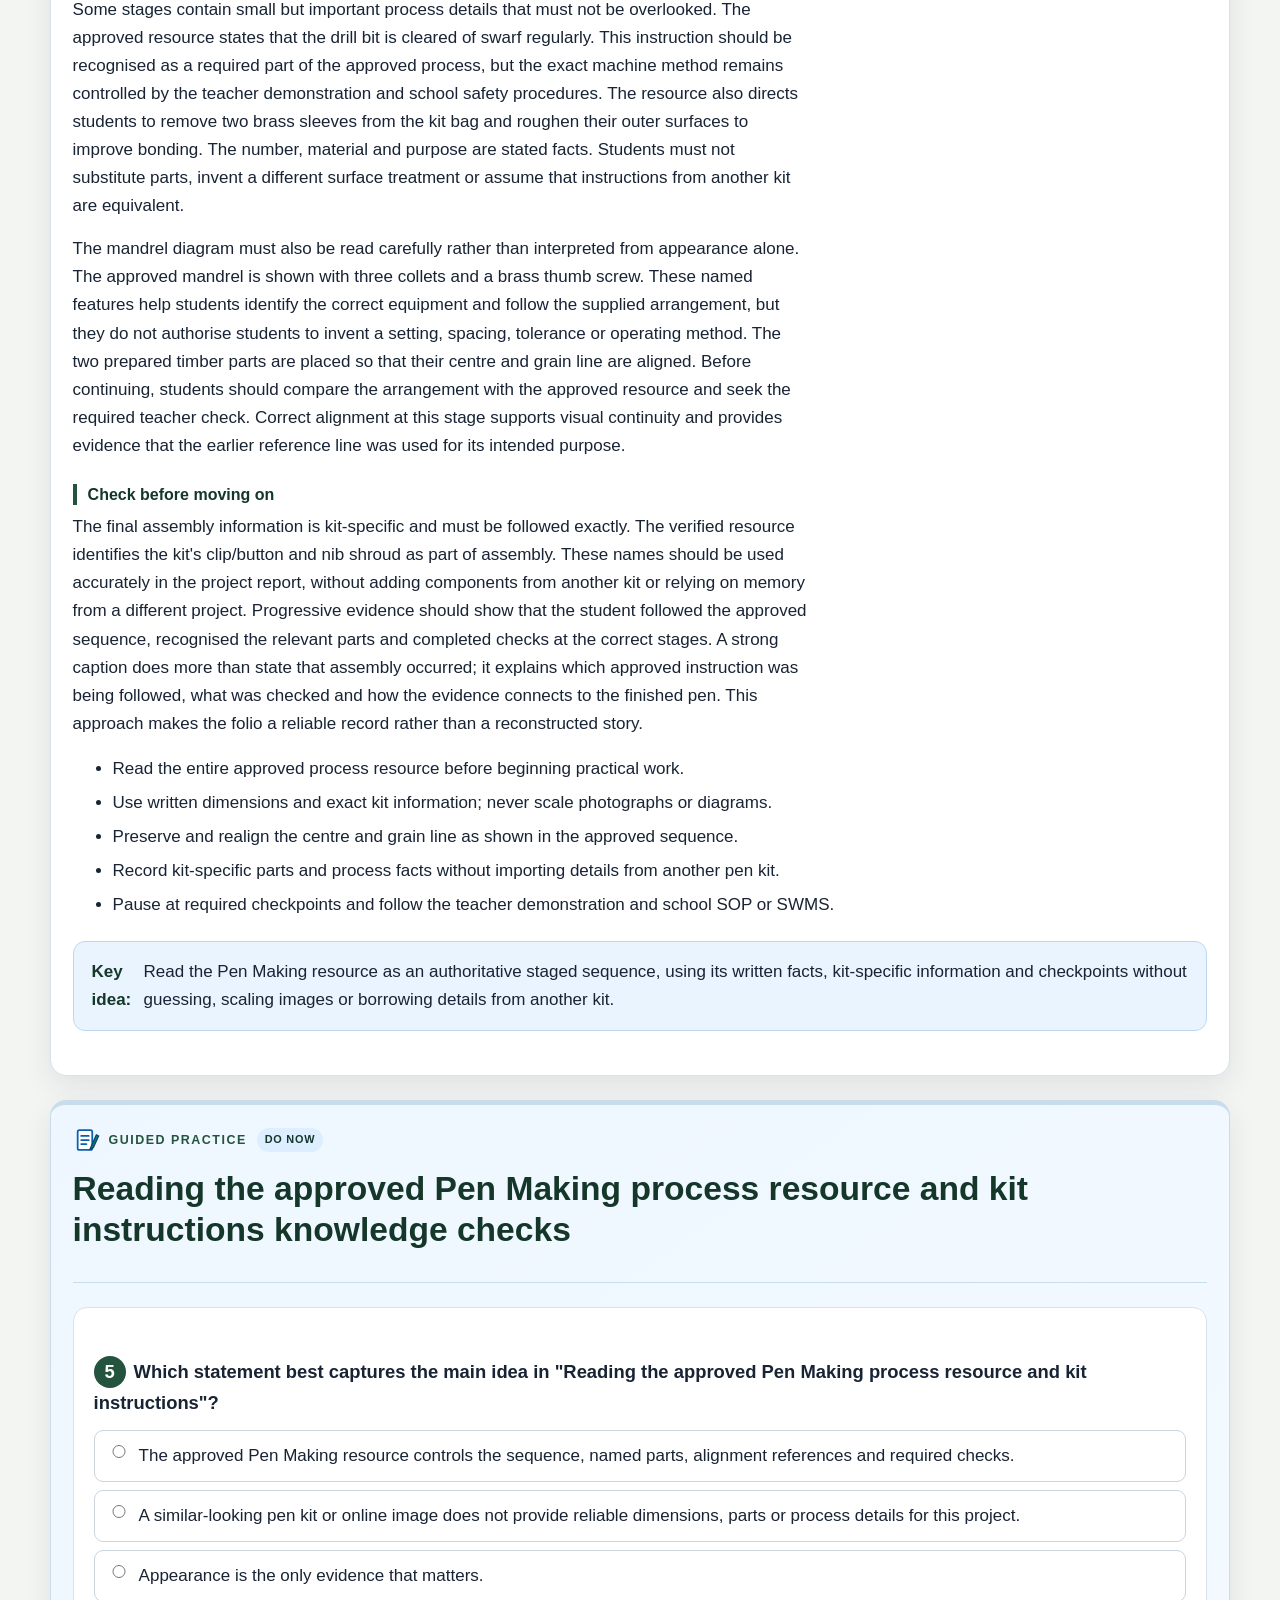
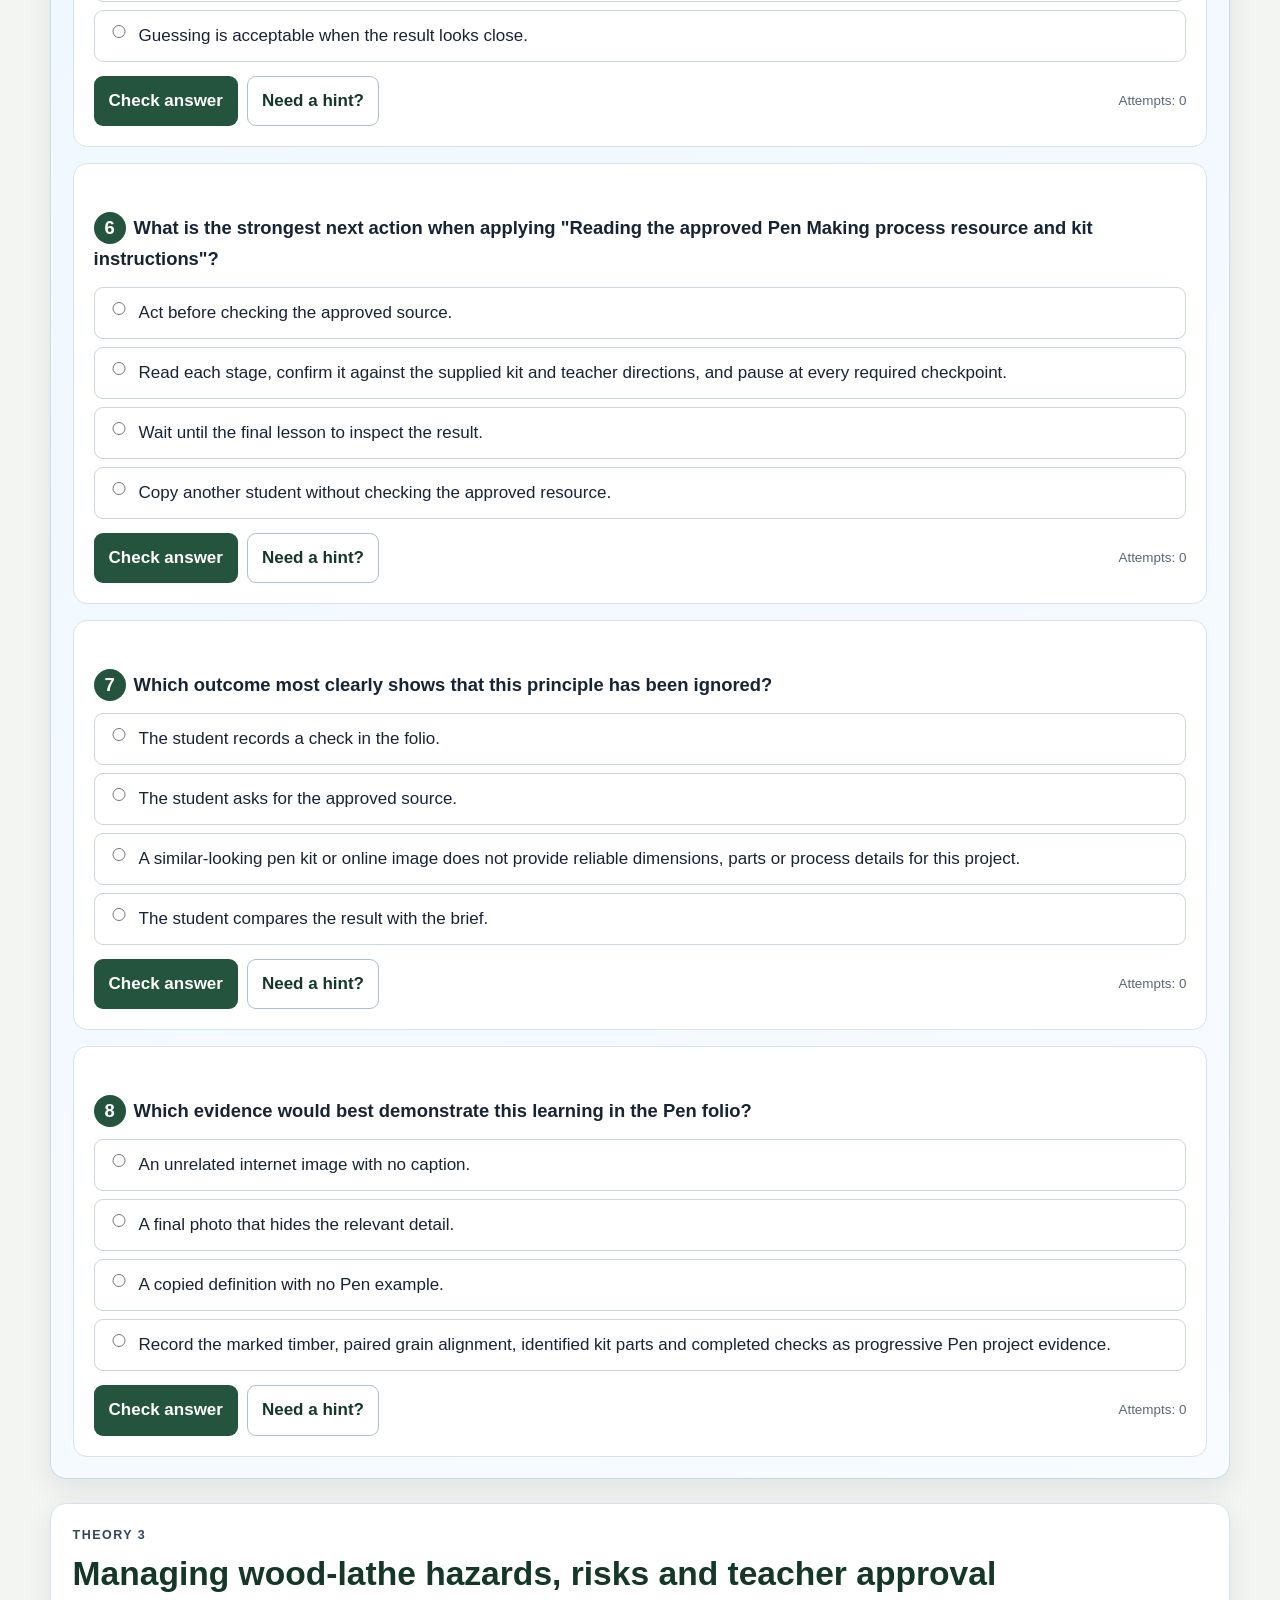
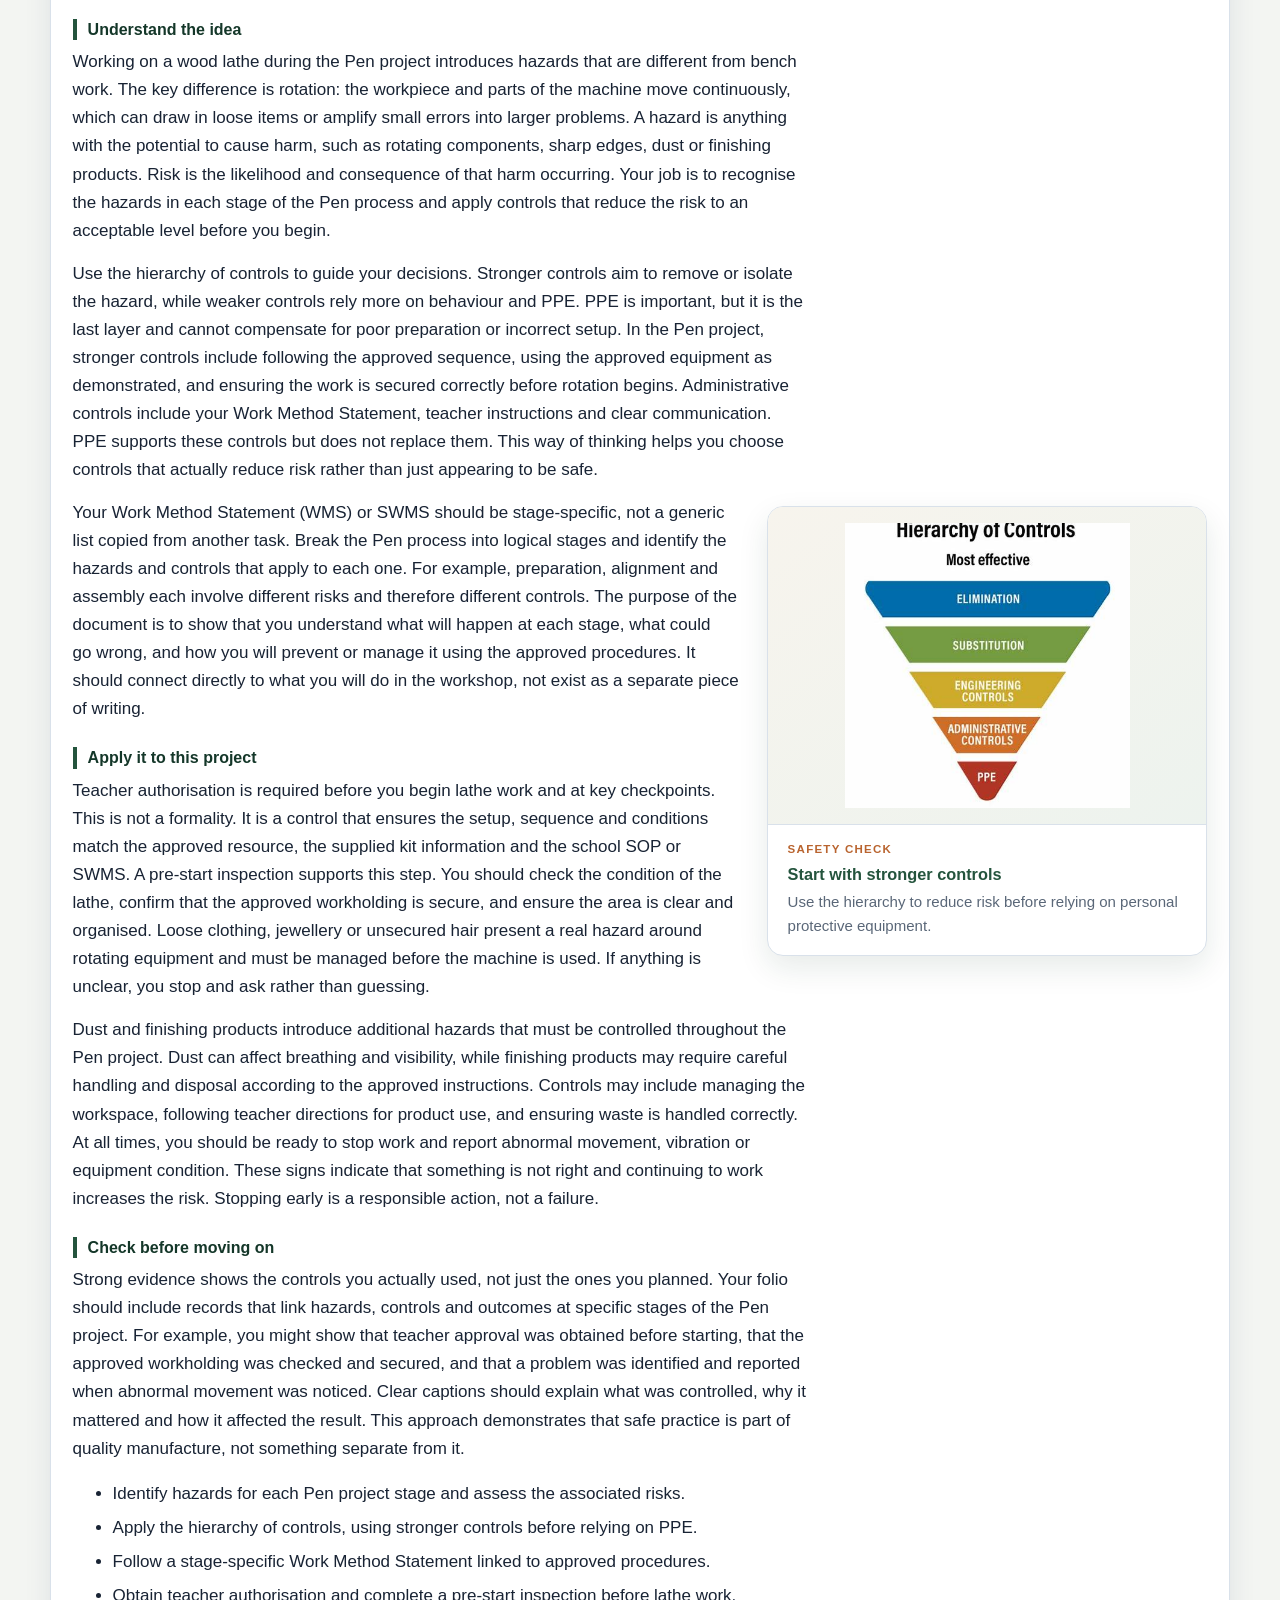
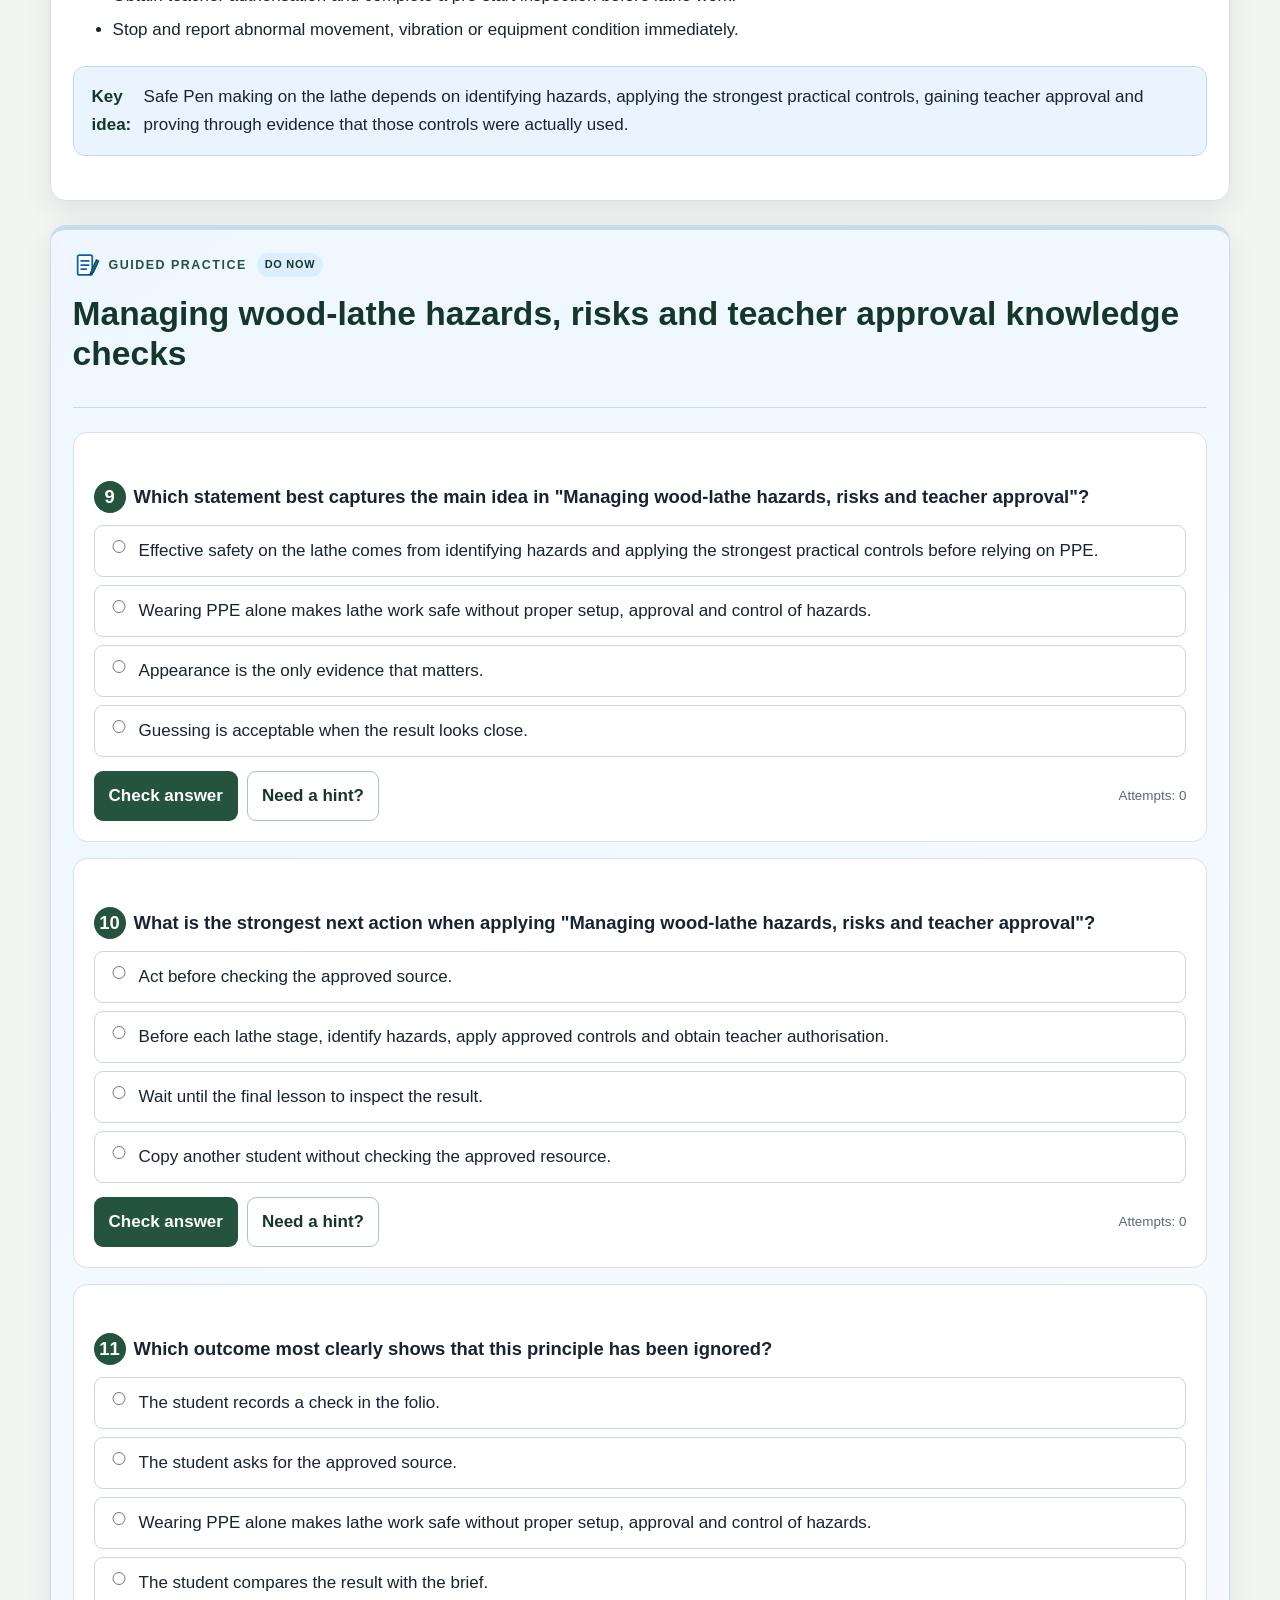
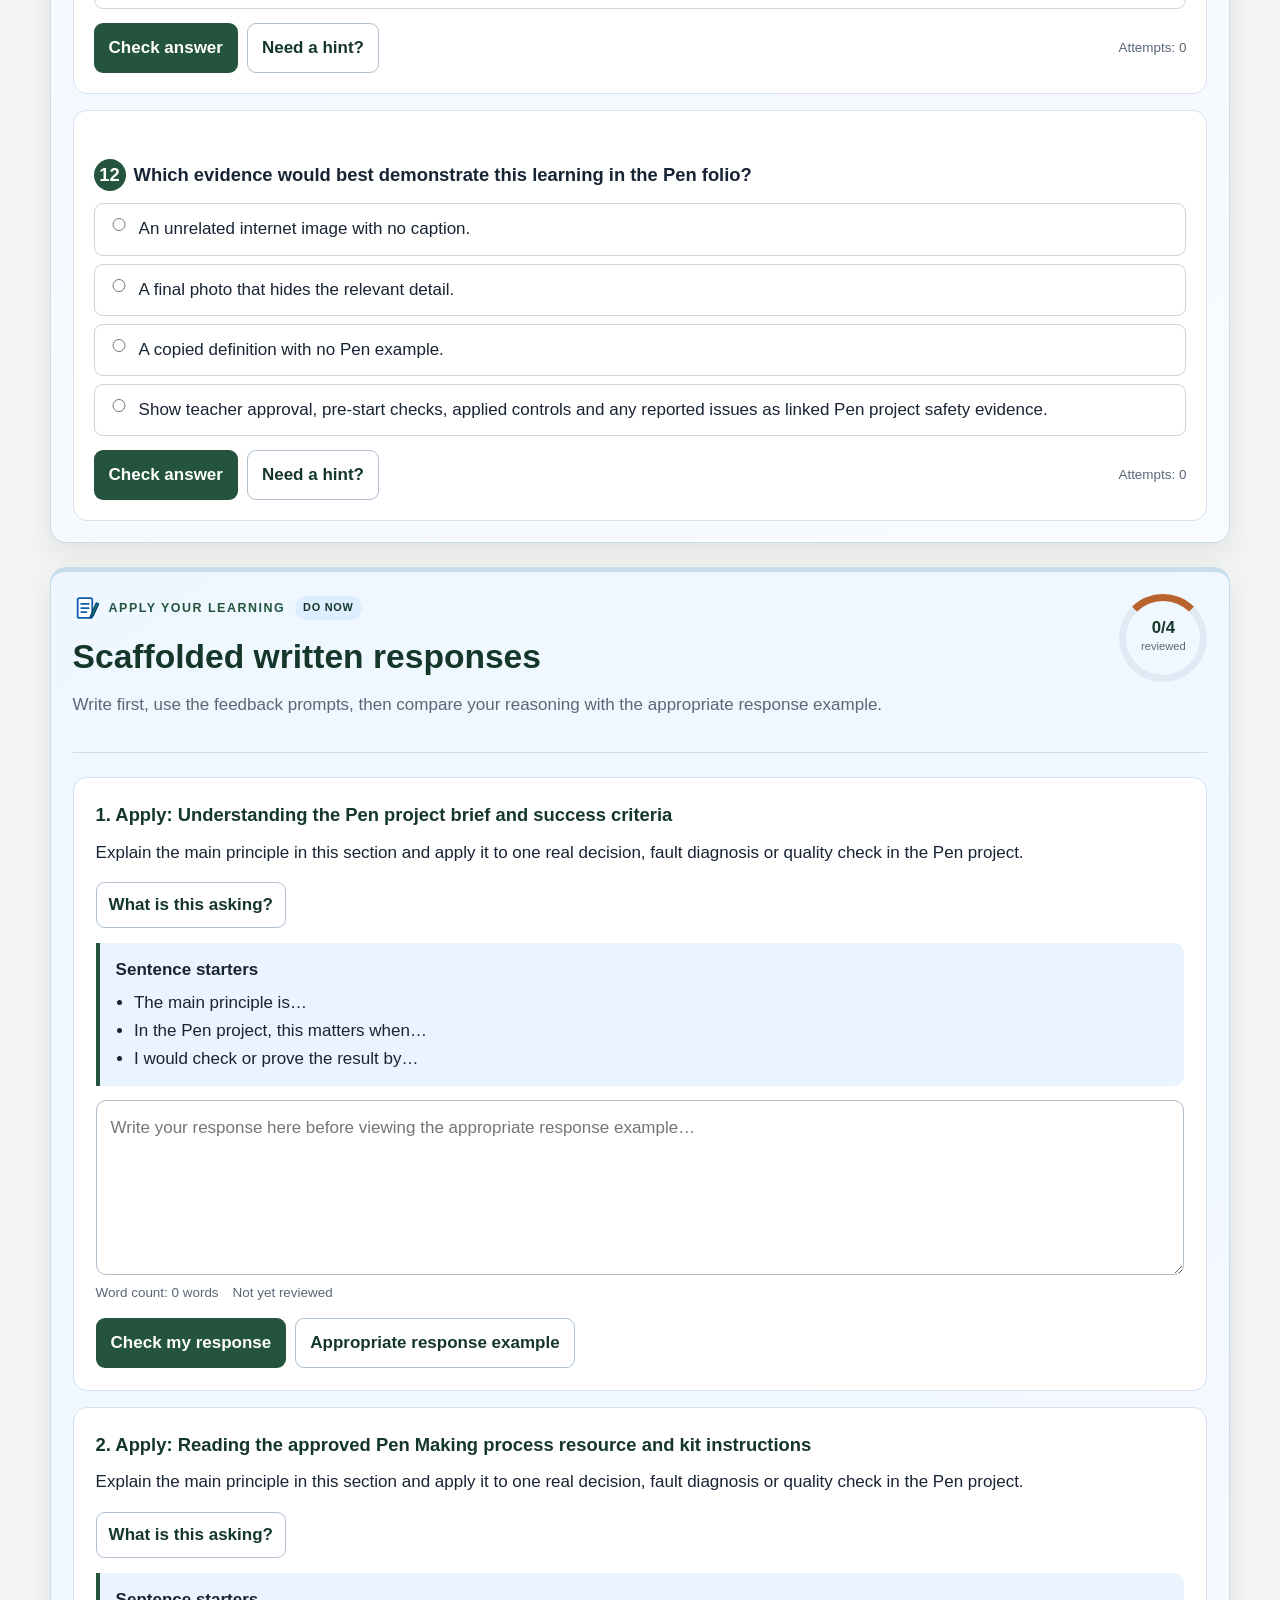
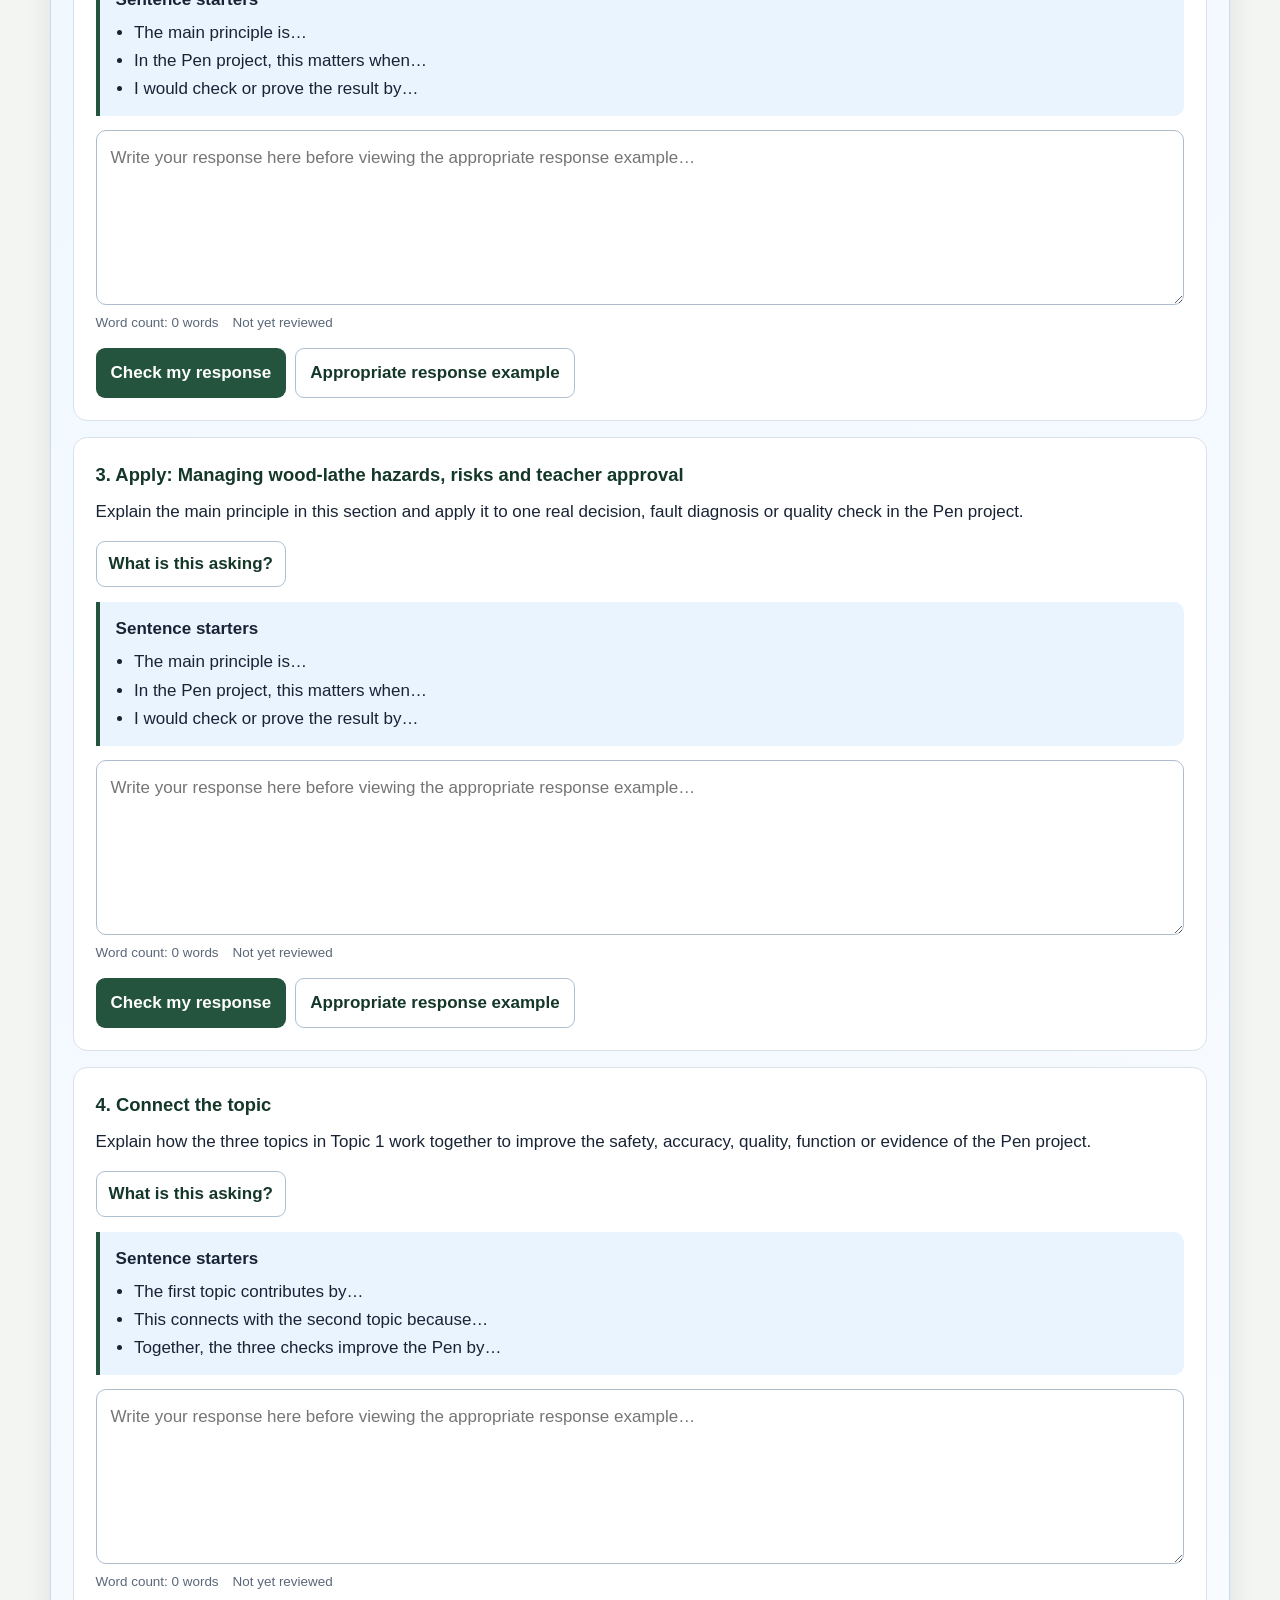
==== commit 4646c19e: "Align Pen module shell" ====
--- a/weeks1-2/index.html
+++ b/weeks1-2/index.html
@@ -6,6 +6,7 @@
   <link rel="icon" href="data:image/svg+xml,%3Csvg xmlns='http://www.w3.org/2000/svg' viewBox='0 0 64 64'%3E%3Crect width='64' height='64' rx='14' fill='%231f4f3d'/%3E%3Cpath d='M19 44 41 22l5 5-22 22-8 2z' fill='%23f3a53b'/%3E%3C/svg%3E">
   <title>Pen – Weeks 1-2 Guided Lesson</title>
   <link rel="stylesheet" href="../styles/course.css"><link rel="stylesheet" href="../styles/pen-overrides.css">
+  <link rel="stylesheet" href="../styles/timber-module-alignment.css?v=1">
 </head>
 <body>
   <a class="skip-link" href="#main-content">Skip to lesson</a>
@@ -17,8 +18,8 @@
     <p class="eyebrow">Year 9 Industrial Technology – Timber</p><h1>Weeks 1-2</h1><p class="hero-subtitle">Brief, approved resource and lathe safety</p>
   </div><img class="hero-chair pen-hero-product" src="../assets/pen-course-hero.png" alt="Timber-bodied Pen with evidence and safe-work motifs"></div></header>
   <main id="main-content">
-    <section class="student-strip card" aria-labelledby="student-details-title"><div><p class="section-kicker">Your work</p><h2 id="student-details-title">Student details</h2><p class="muted">Your entries save automatically in this browser. Use <strong>Print / Save PDF</strong> before leaving the page.</p></div><div class="student-fields"><label><span>First name</span><input id="student-first-name" type="text" autocomplete="given-name" placeholder="First name"></label><label><span>Last name</span><input id="student-last-name" type="text" autocomplete="family-name" placeholder="Last name"></label><label><span>Class</span><input id="student-class" type="text" placeholder="e.g. 9 Timber"></label></div><div id="save-status" class="save-status" role="status" aria-live="polite">Ready</div></section>
     <section class="lesson-overview card"><div class="overview-heading"><div><p class="section-kicker">Weeks 1-2</p><h2>This module</h2></div><div class="time-badge">Two weeks</div></div><p class="module-summary">Understand the Pen brief, use the supplied Pen Making resource and manage wood-lathe risk before practical work.</p><div class="module-focus"><div><strong>Understanding the Pen project brief and success criteria</strong><span>Pen project success combines safe, careful manufacture with a project report that proves planning, quality control and evaluation.</span></div><div><strong>Reading the approved Pen Making process resource and kit instructions</strong><span>The approved Pen Making resource controls the sequence, named parts, alignment references and required checks.</span></div><div><strong>Managing wood-lathe hazards, risks and teacher approval</strong><span>Effective safety on the lathe comes from identifying hazards and applying the strongest practical controls before relying on PPE.</span></div></div></section>
+<section class="student-strip card" aria-labelledby="student-details-title"><div><p class="section-kicker">Your work</p><h2 id="student-details-title">Student details</h2><p class="muted">Your entries save automatically in this browser. Use <strong>Print / Save PDF</strong> before leaving the page.</p></div><div class="student-fields"><label><span>First name</span><input id="student-first-name" type="text" autocomplete="given-name" placeholder="First name"></label><label><span>Last name</span><input id="student-last-name" type="text" autocomplete="family-name" placeholder="Last name"></label><label><span>Class</span><input id="student-class" type="text" placeholder="e.g. 9 Timber"></label></div><div id="save-status" class="save-status" role="status" aria-live="polite">Ready</div></section>
     <nav class="lesson-nav card screen-only" aria-label="Weeks 1-2 lesson sections"><a href="#theory-1">Understanding the Pen project brief and success criteria</a><a href="#theory-2">Reading the approved Pen Making process resource and kit instructions</a><a href="#theory-3">Managing wood-lathe hazards, risks and teacher approval</a><a href="#knowledge-checks">Guided checks</a><a href="#written-application">Written responses</a></nav>
     <div class="part-banner"><h2>Weeks 1-2: Brief, approved resource and lathe safety</h2><p>Understand the Pen brief, use the supplied Pen Making resource and manage wood-lathe risk before practical work.</p></div>
     <section class="card textbook-section" id="theory-1">
--- a/styles/course.css
+++ b/styles/course.css
@@ -326,6 +326,21 @@
 .written-card { border: 1px solid var(--line); border-radius: 14px; padding: 22px; background: #fcfdff; }
 .written-card.reviewed { border-color: #9ccdc1; background: #fbfffe; }
 .written-card h3 { margin: 0 0 8px; color: var(--brand-dark); }
+.written-prompt { margin-bottom: 8px; }
+.question-clarification { margin: 0 0 15px; }
+.clarification-button {
+  min-height: 42px;
+  border: 1px solid #aebfd0;
+  border-radius: 9px;
+  padding: 8px 12px;
+  background: #fff;
+  color: var(--brand-dark);
+  font-weight: 800;
+}
+.clarification-button:hover { background: var(--brand-light); }
+.clarification-button:focus-visible { outline: 3px solid rgba(11,95,173,.28); outline-offset: 2px; }
+.clarification-panel { margin-top: 9px; border-left: 5px solid var(--accent); border-radius: 10px; padding: 12px 14px; background: #eef9f6; color: var(--ink); }
+.clarification-panel[hidden] { display: none; }
 .scaffold { border-left: 4px solid var(--brand); background: var(--brand-light); border-radius: 0 10px 10px 0; padding: 13px 16px; margin: 14px 0; }
 .scaffold strong { display: block; margin-bottom: 5px; }
 .scaffold ul { margin: 4px 0 0; padding-left: 1.15rem; }
--- a/styles/pen-overrides.css
+++ b/styles/pen-overrides.css
@@ -679,3 +679,65 @@
   }
 }
 
+.teacher-request {
+  align-items: center;
+  background: linear-gradient(135deg, #fff9ed, #fff);
+  border: 1px solid #e7c98f;
+  display: grid;
+  gap: clamp(1.25rem, 3vw, 2.5rem);
+  grid-template-columns: minmax(0, 1.25fr) minmax(280px, 0.75fr);
+}
+
+.teacher-request h2 {
+  margin-bottom: 0.65rem;
+}
+
+.teacher-request-privacy {
+  color: #5d3828;
+  font-size: 0.94rem;
+  margin-bottom: 0;
+}
+
+.teacher-request-action {
+  background: #fff;
+  border: 1px solid #ead8b6;
+  border-radius: 14px;
+  padding: 1.15rem;
+}
+
+.teacher-request-action .primary-button {
+  align-items: center;
+  box-sizing: border-box;
+  display: flex;
+  justify-content: center;
+  margin: 0;
+  text-align: center;
+  white-space: normal;
+  width: 100%;
+}
+
+.teacher-request-status,
+.teacher-request-split {
+  color: #44525b;
+  font-size: 0.86rem;
+  line-height: 1.5;
+  margin: 0.75rem 0 0;
+}
+
+.teacher-request-split kbd {
+  background: #edf1f3;
+  border: 1px solid #cbd3d8;
+  border-bottom-width: 2px;
+  border-radius: 5px;
+  color: #24313a;
+  font: inherit;
+  font-size: 0.8rem;
+  padding: 0.08rem 0.34rem;
+}
+
+@media (max-width: 850px) {
+  .teacher-request {
+    grid-template-columns: 1fr;
+  }
+}
+
--- a/styles/timber-module-alignment.css
+++ b/styles/timber-module-alignment.css
@@ -0,0 +1,110 @@
+:root {
+  --timber-gutter: 36px;
+}
+
+.course-bar-inner,
+.lesson-hero .hero-inner,
+main#main-content,
+footer {
+  width: min(calc(100% - (var(--timber-gutter) * 2)), 1180px);
+  max-width: 1180px;
+  margin-inline: auto;
+}
+
+.lesson-hero {
+  min-height: 295px;
+  display: grid;
+  align-items: center;
+}
+
+.lesson-hero .hero-inner {
+  min-height: 295px;
+}
+
+.lesson-hero h1 {
+  font-size: 4.8rem;
+  line-height: 1.15;
+  letter-spacing: -0.035em;
+}
+
+.lesson-hero + main,
+main#main-content {
+  margin-top: 0;
+}
+
+main#main-content {
+  padding: 72px 0 90px;
+}
+
+main#main-content > * {
+  margin-block: 0;
+}
+
+main#main-content > * + * {
+  margin-top: 24px;
+}
+
+.card,
+.textbook-section,
+.activity-section,
+.completion-card {
+  padding: 21.6px;
+  border-radius: 16px;
+}
+
+.lesson-overview {
+  min-height: 260px;
+}
+
+.student-strip.card {
+  display: grid;
+  grid-template-columns: minmax(220px, 0.85fr) minmax(0, 1.8fr) auto;
+  gap: 24px;
+  align-items: end;
+  padding: 8px 0;
+  border: 0;
+  border-radius: 0;
+  background: transparent;
+  box-shadow: none;
+}
+
+.student-fields {
+  grid-template-columns: repeat(3, minmax(0, 1fr));
+}
+
+@media (max-width: 680px) {
+  :root {
+    --timber-gutter: 32px;
+  }
+
+  .lesson-hero,
+  .lesson-hero .hero-inner {
+    min-height: 295px;
+  }
+
+  .lesson-hero h1 {
+    font-size: 2.5rem;
+    line-height: 1.15;
+  }
+
+  main#main-content {
+    padding-top: 48px;
+  }
+
+  .card,
+  .textbook-section,
+  .activity-section,
+  .completion-card {
+    padding: 21px 18px;
+  }
+
+  .student-strip.card {
+    grid-template-columns: 1fr;
+    padding-inline: 0;
+  }
+
+  .student-fields {
+    grid-template-columns: 1fr;
+  }
+}
+
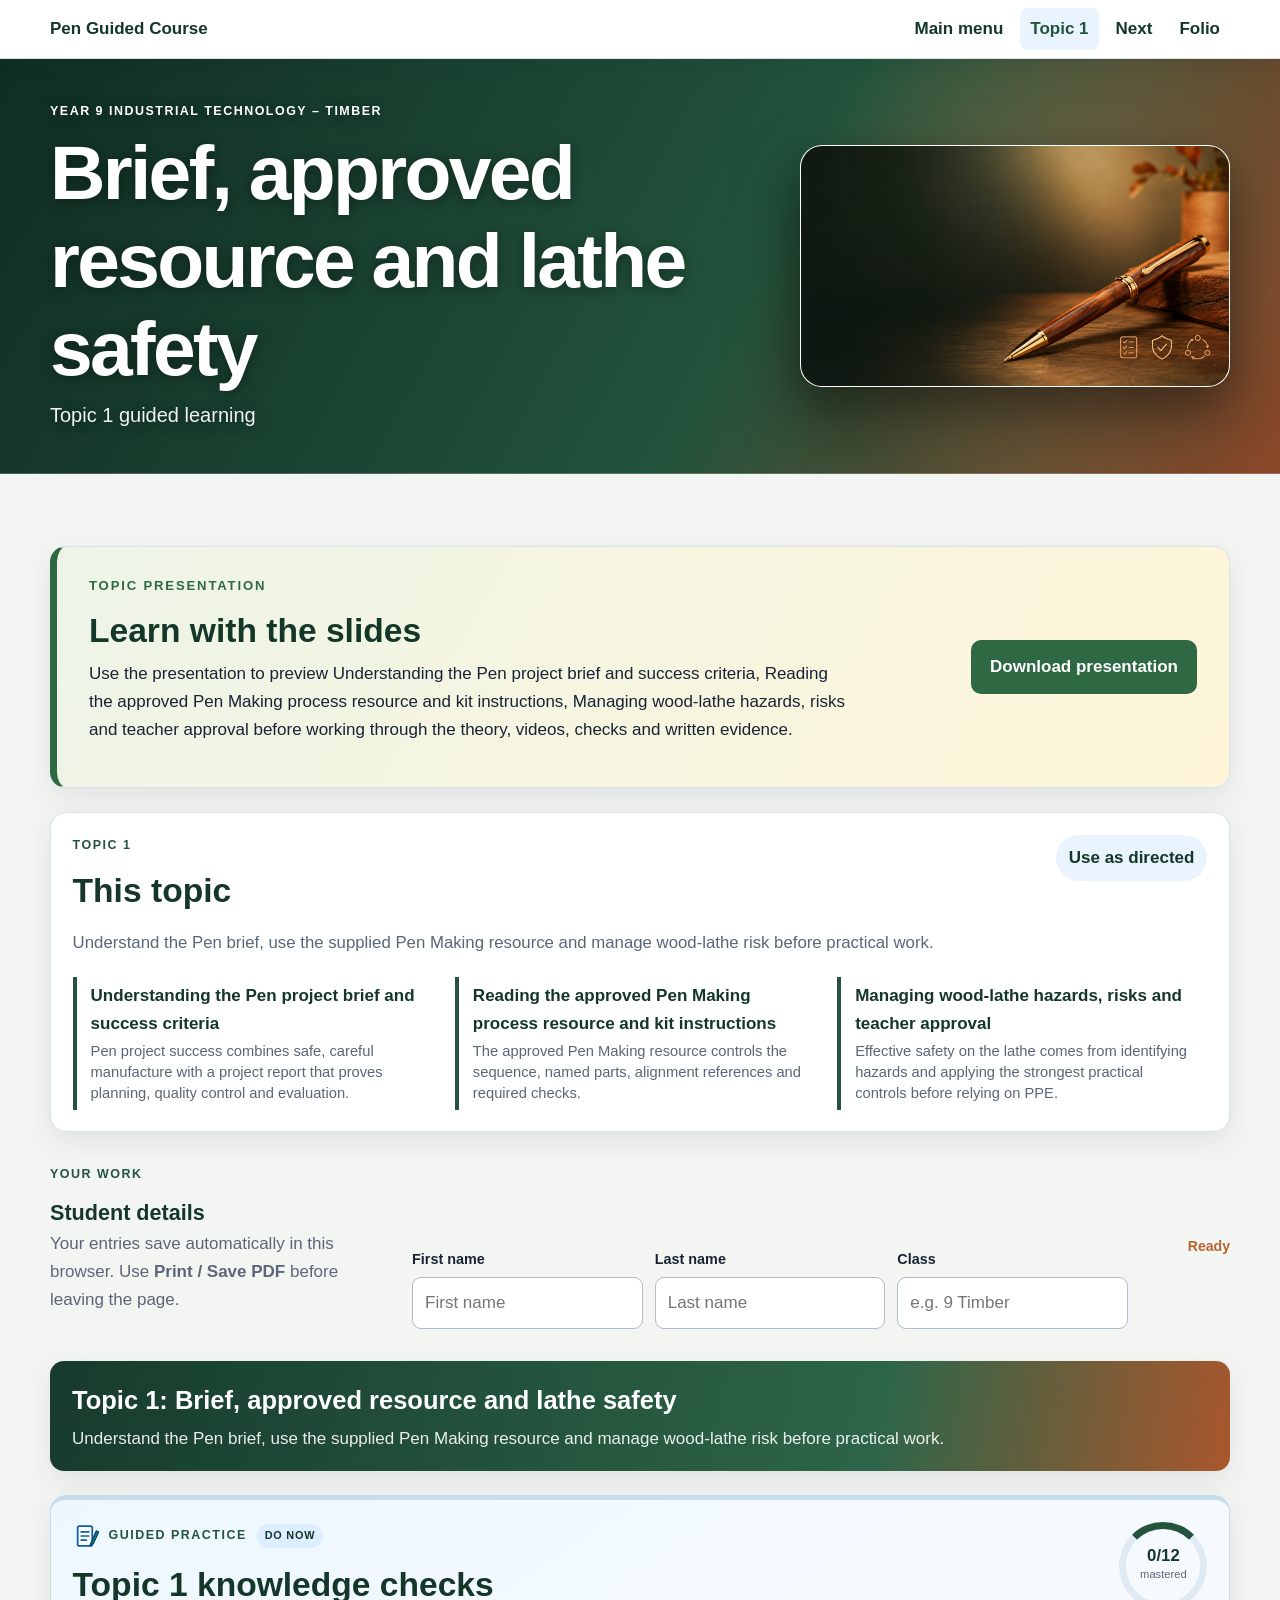
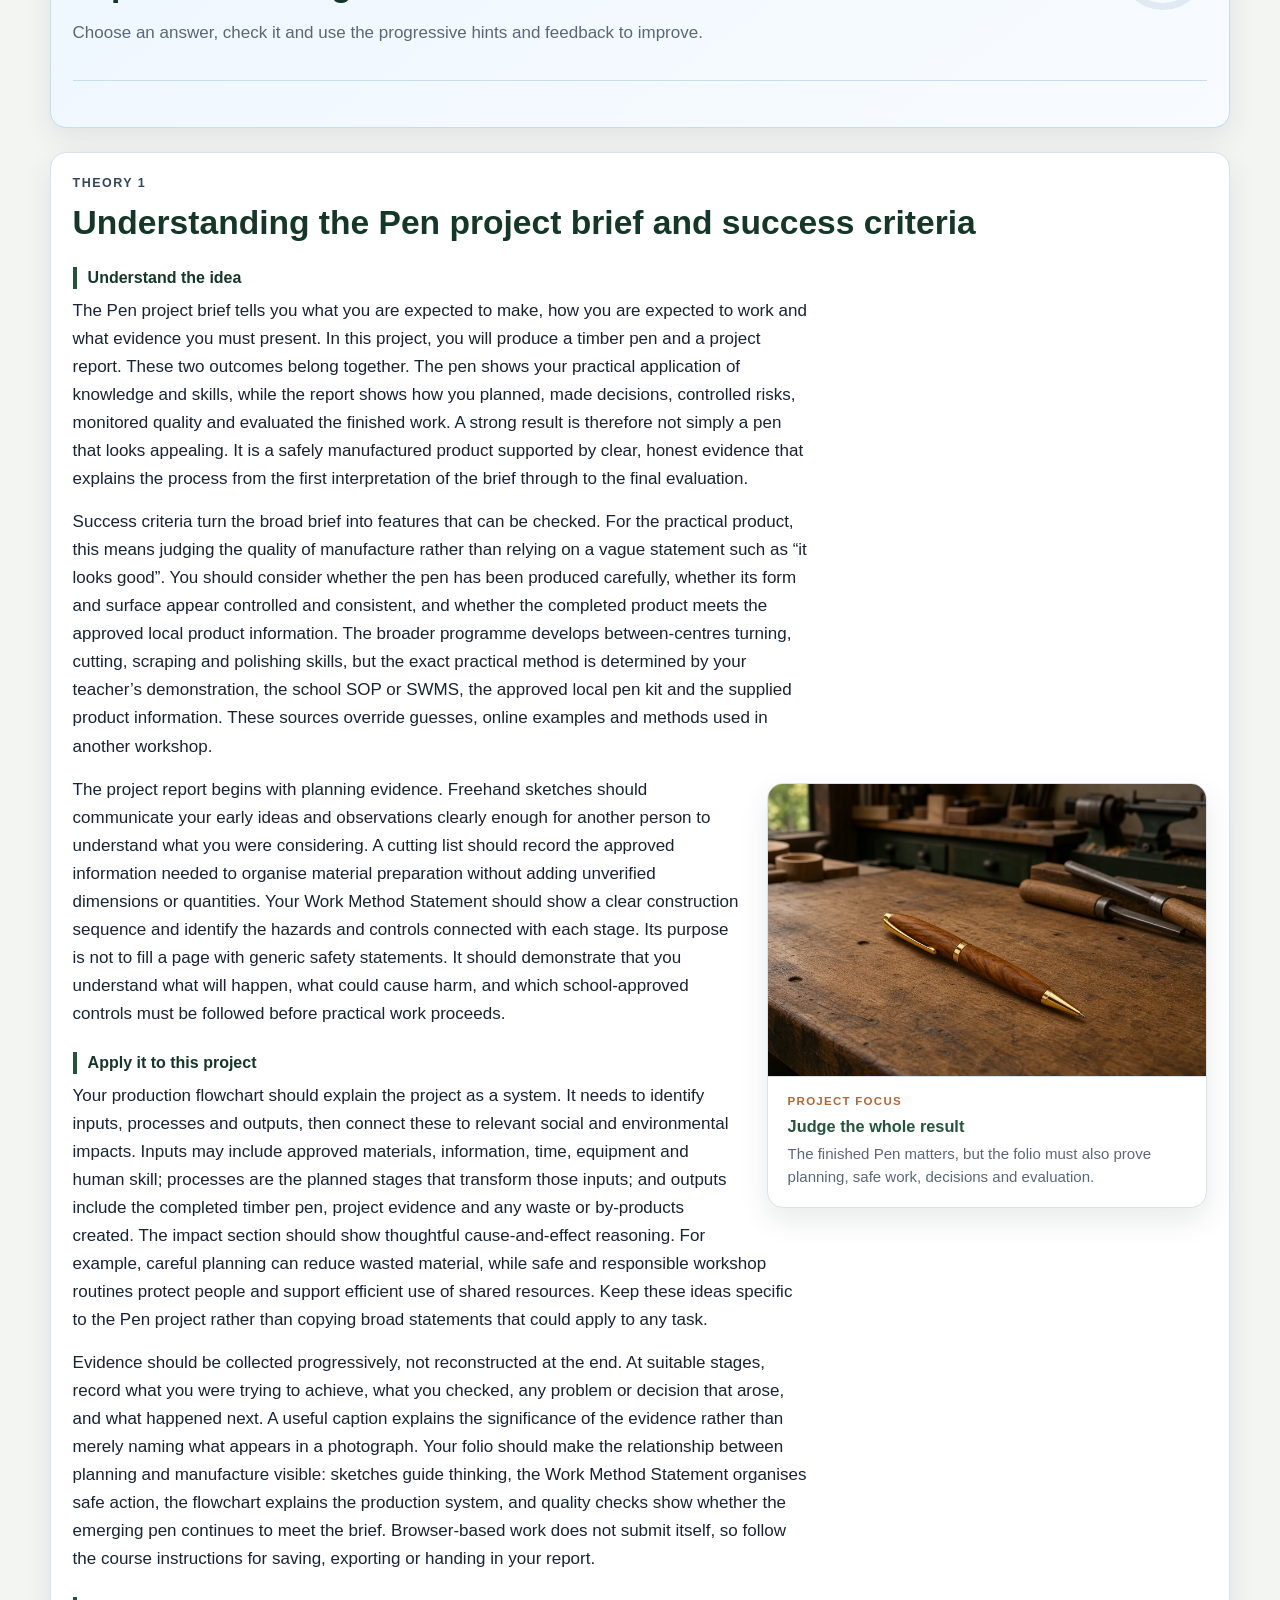
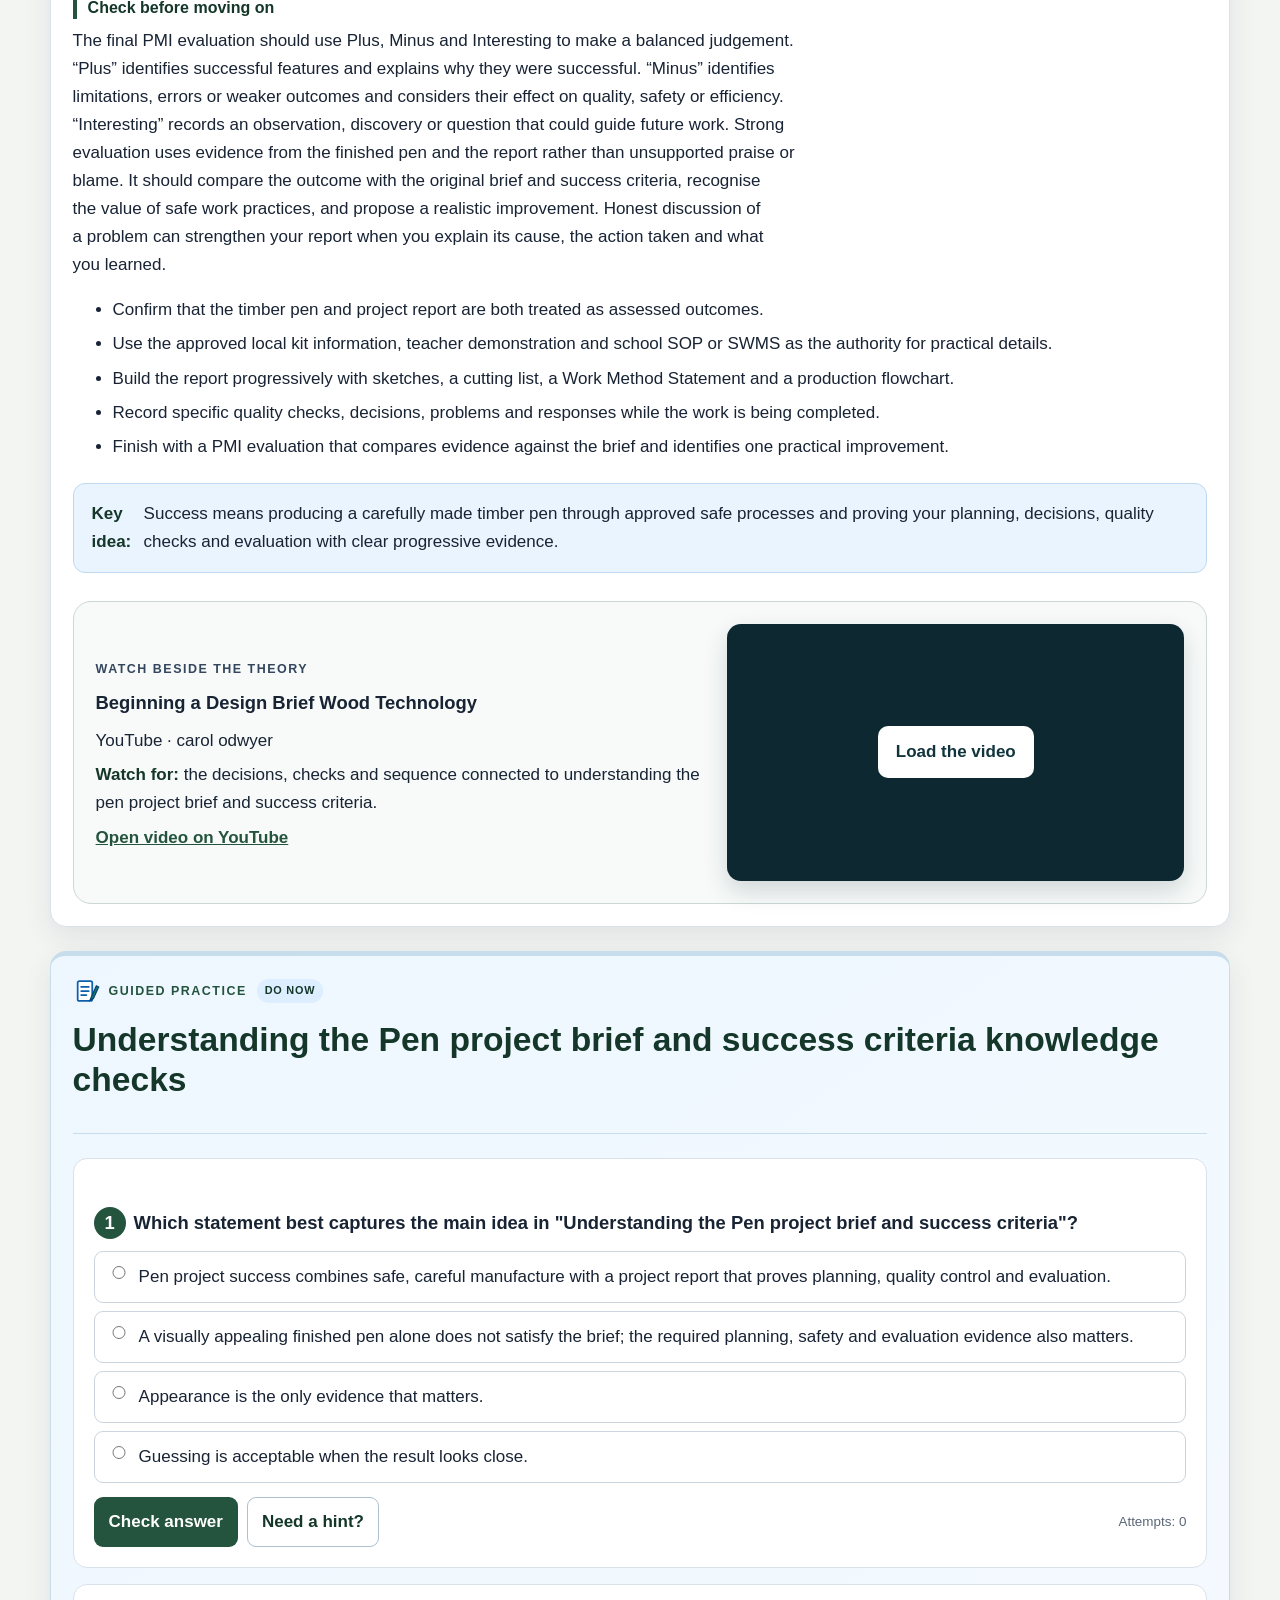
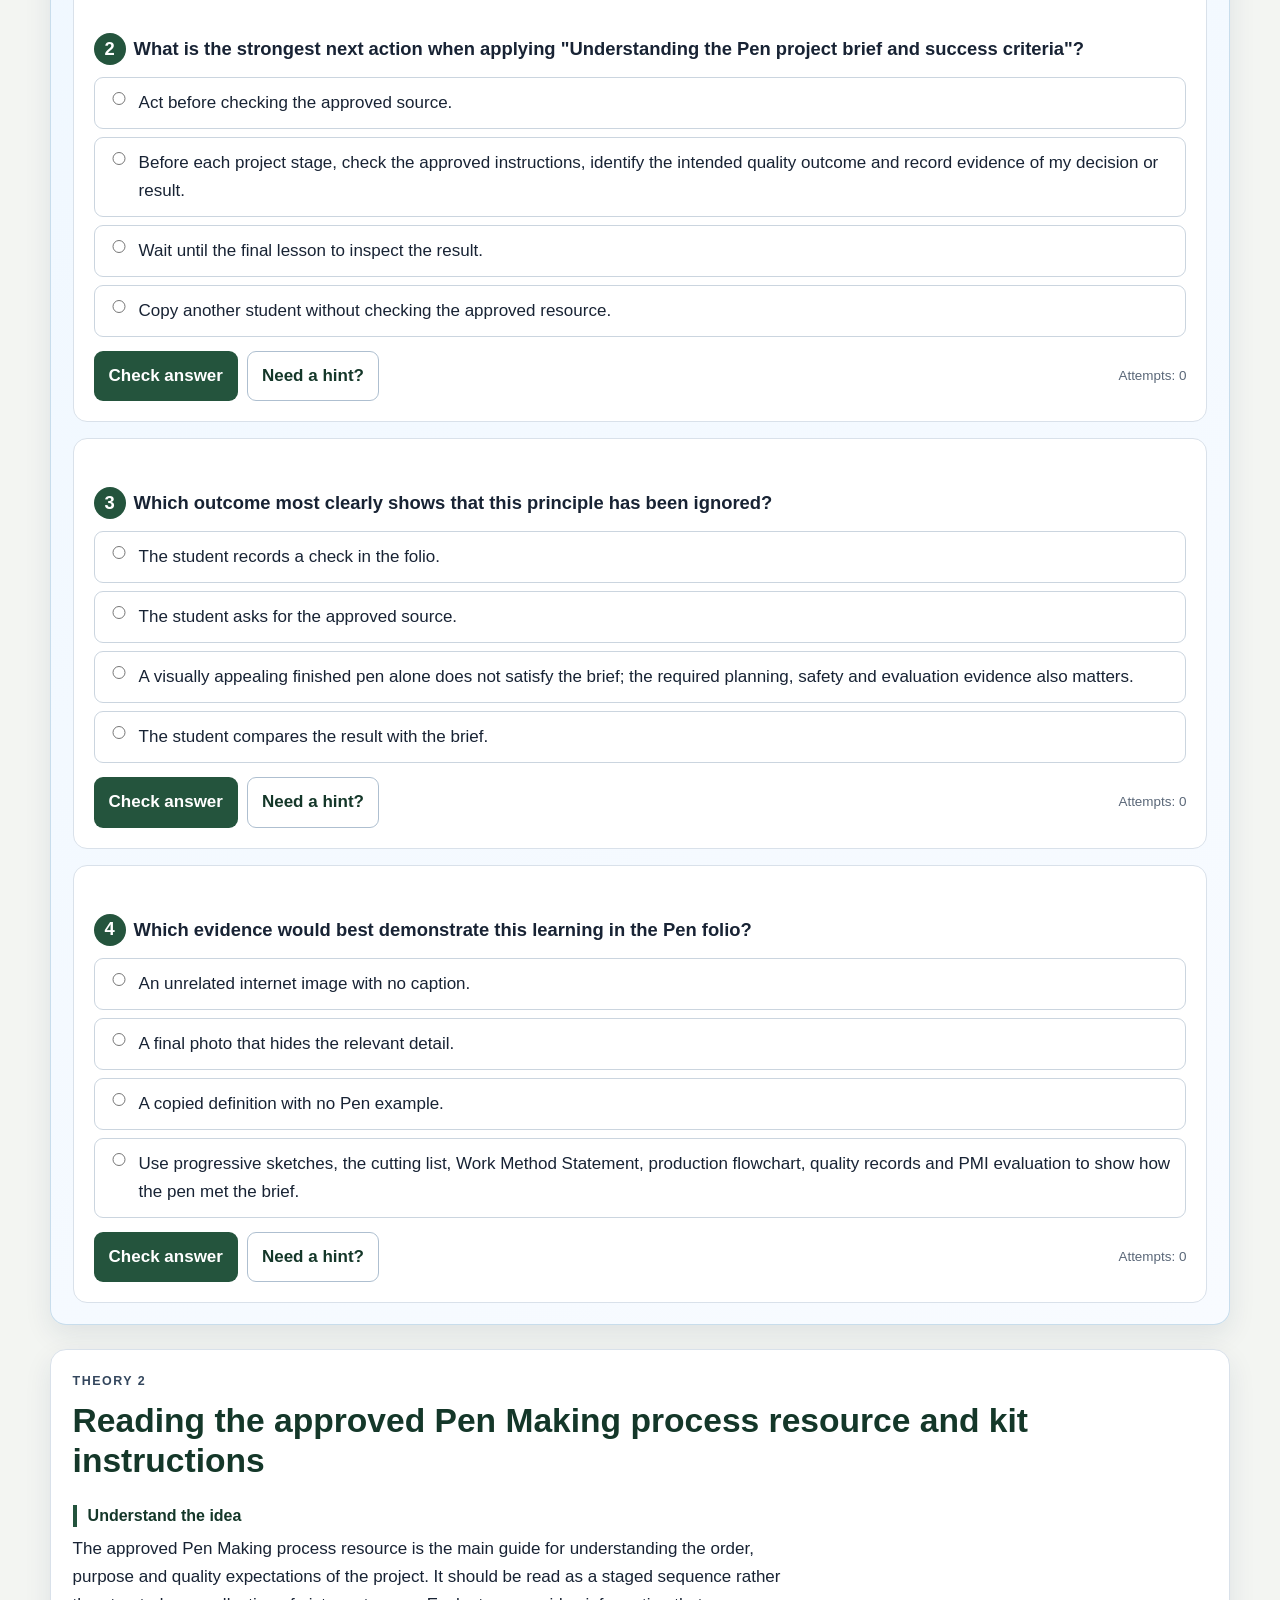
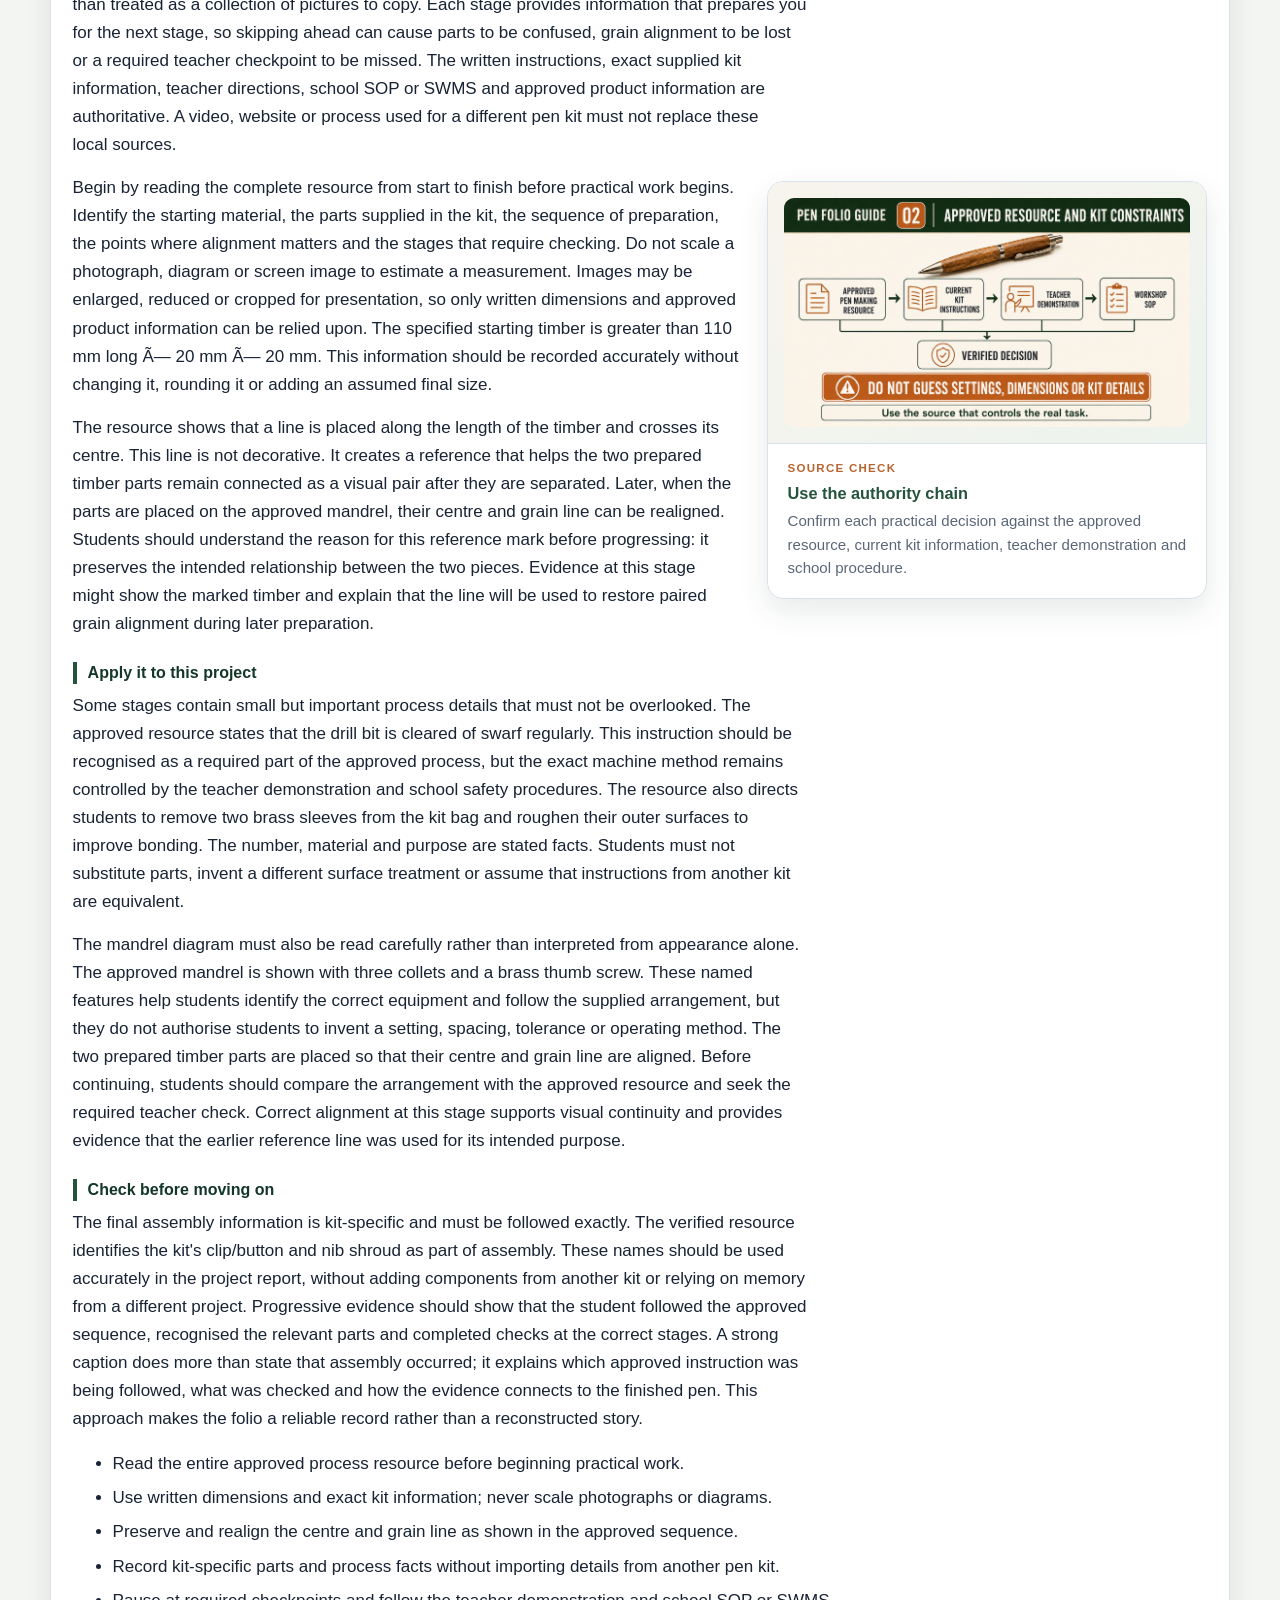
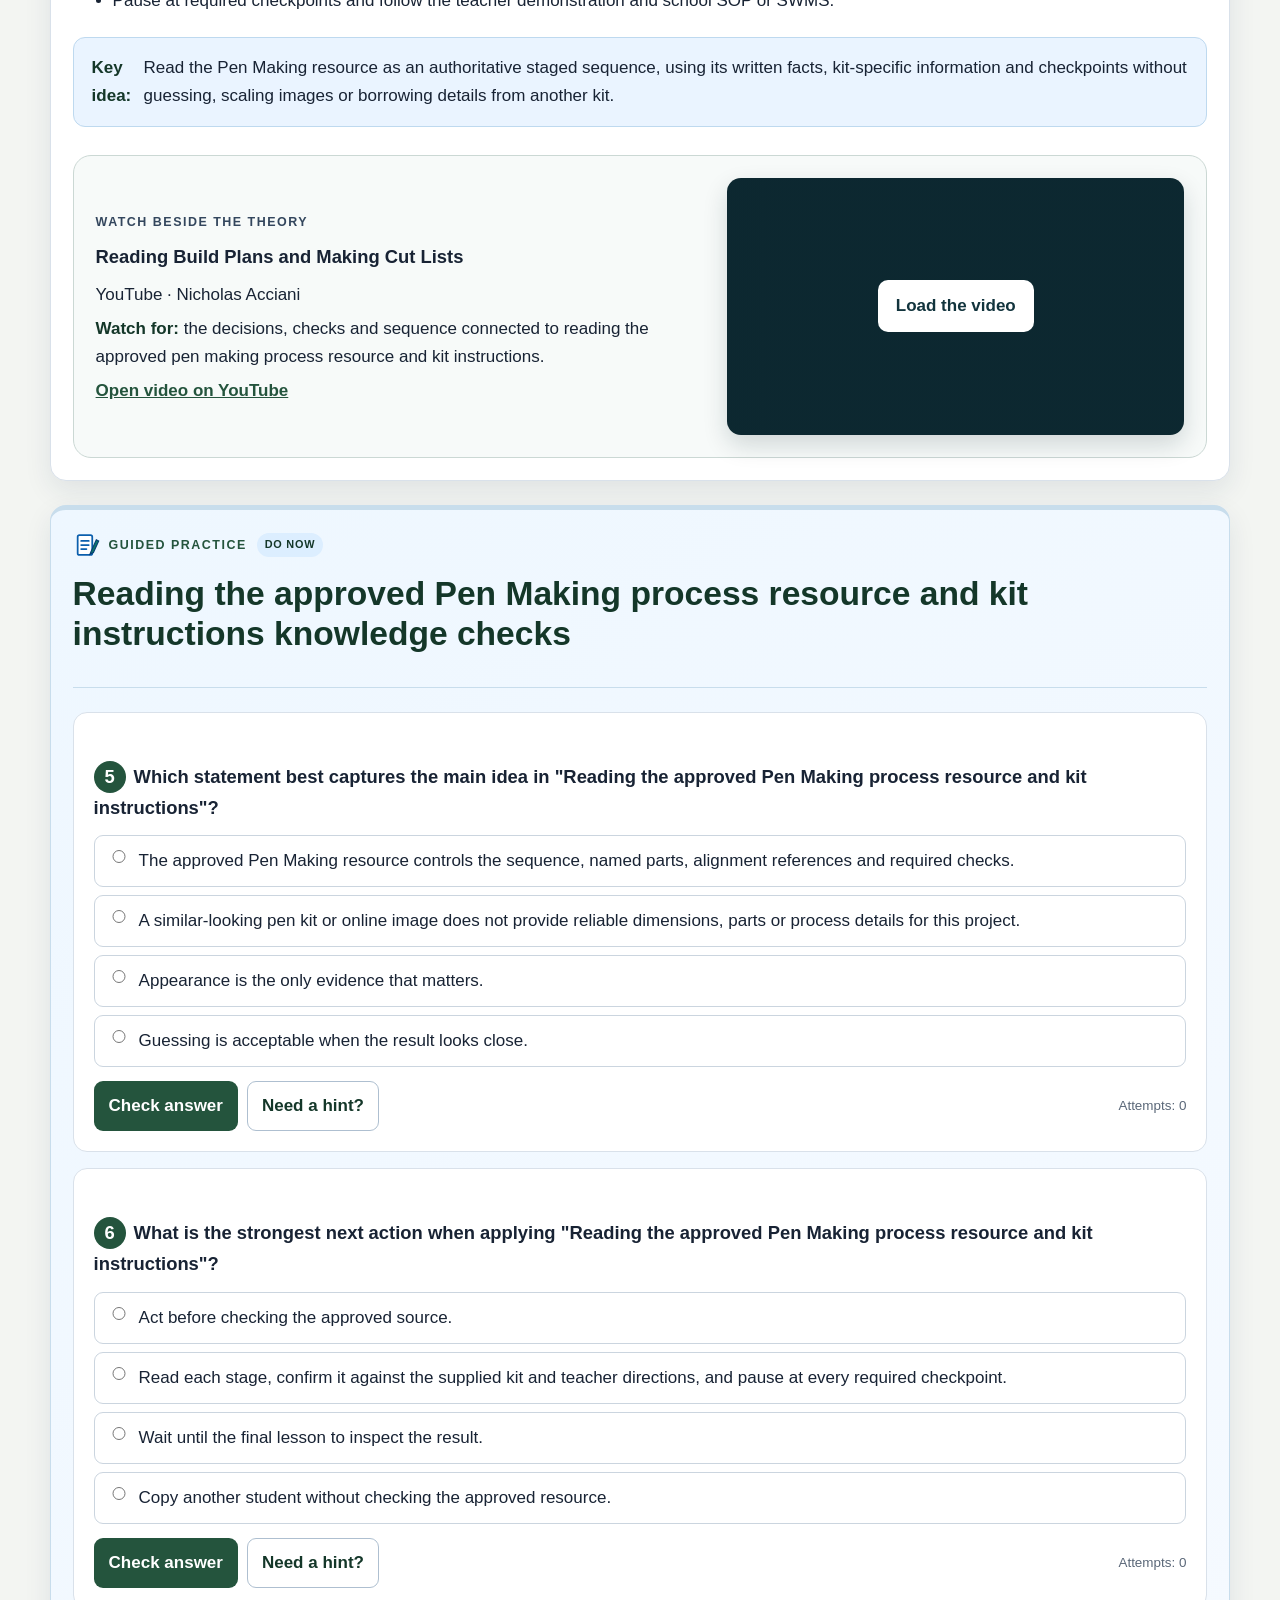
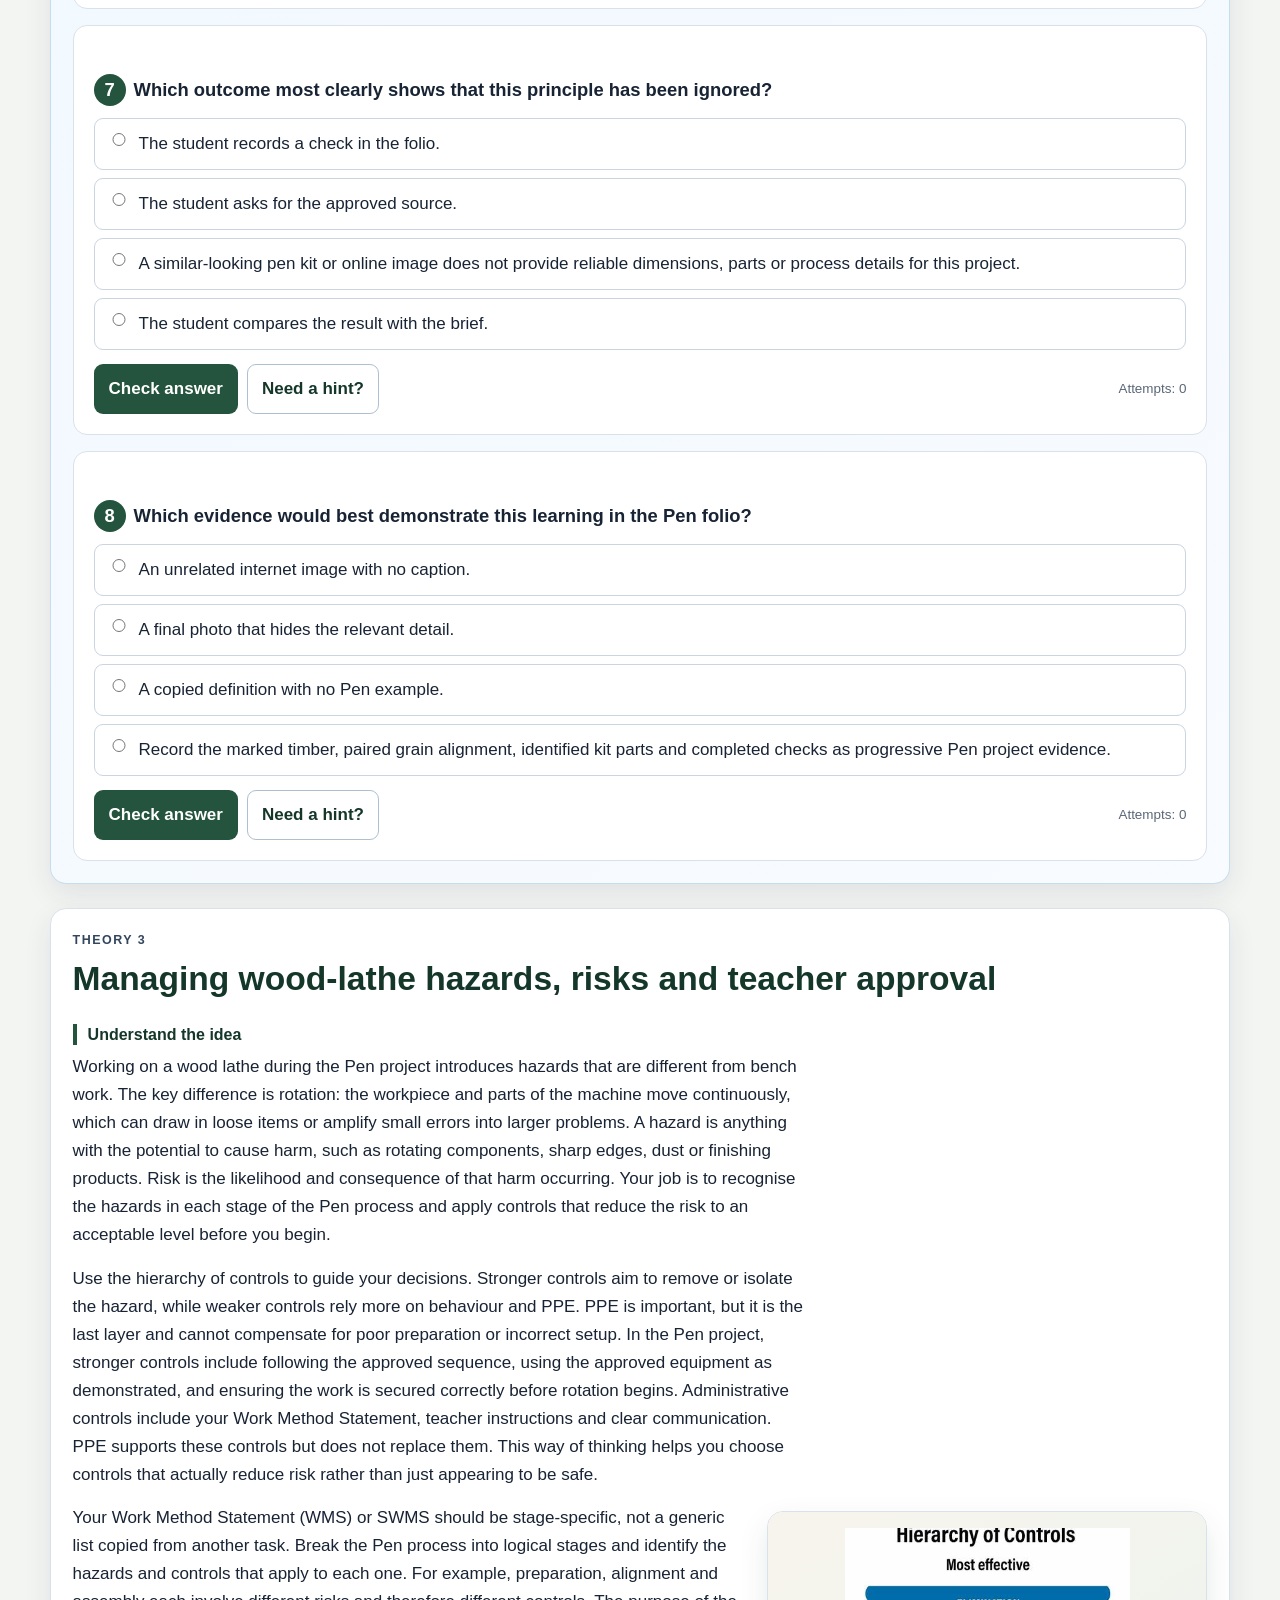
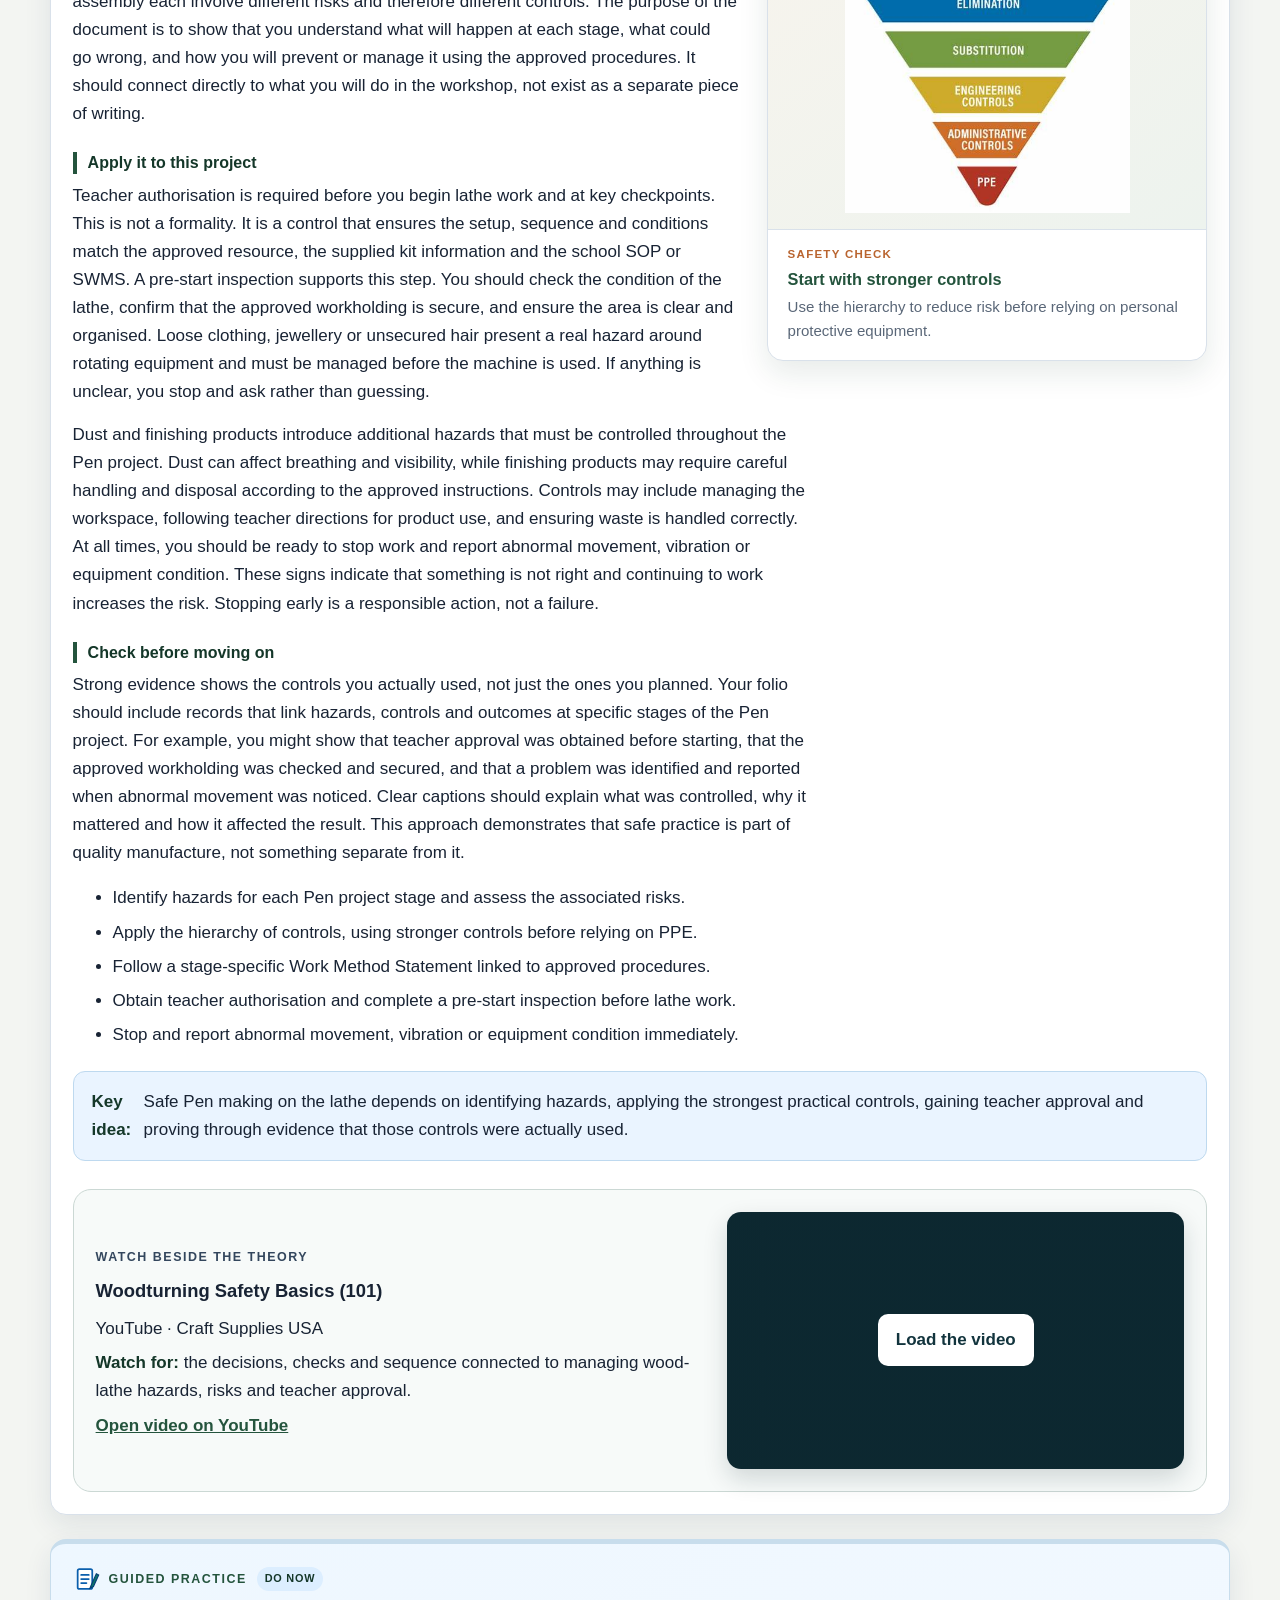
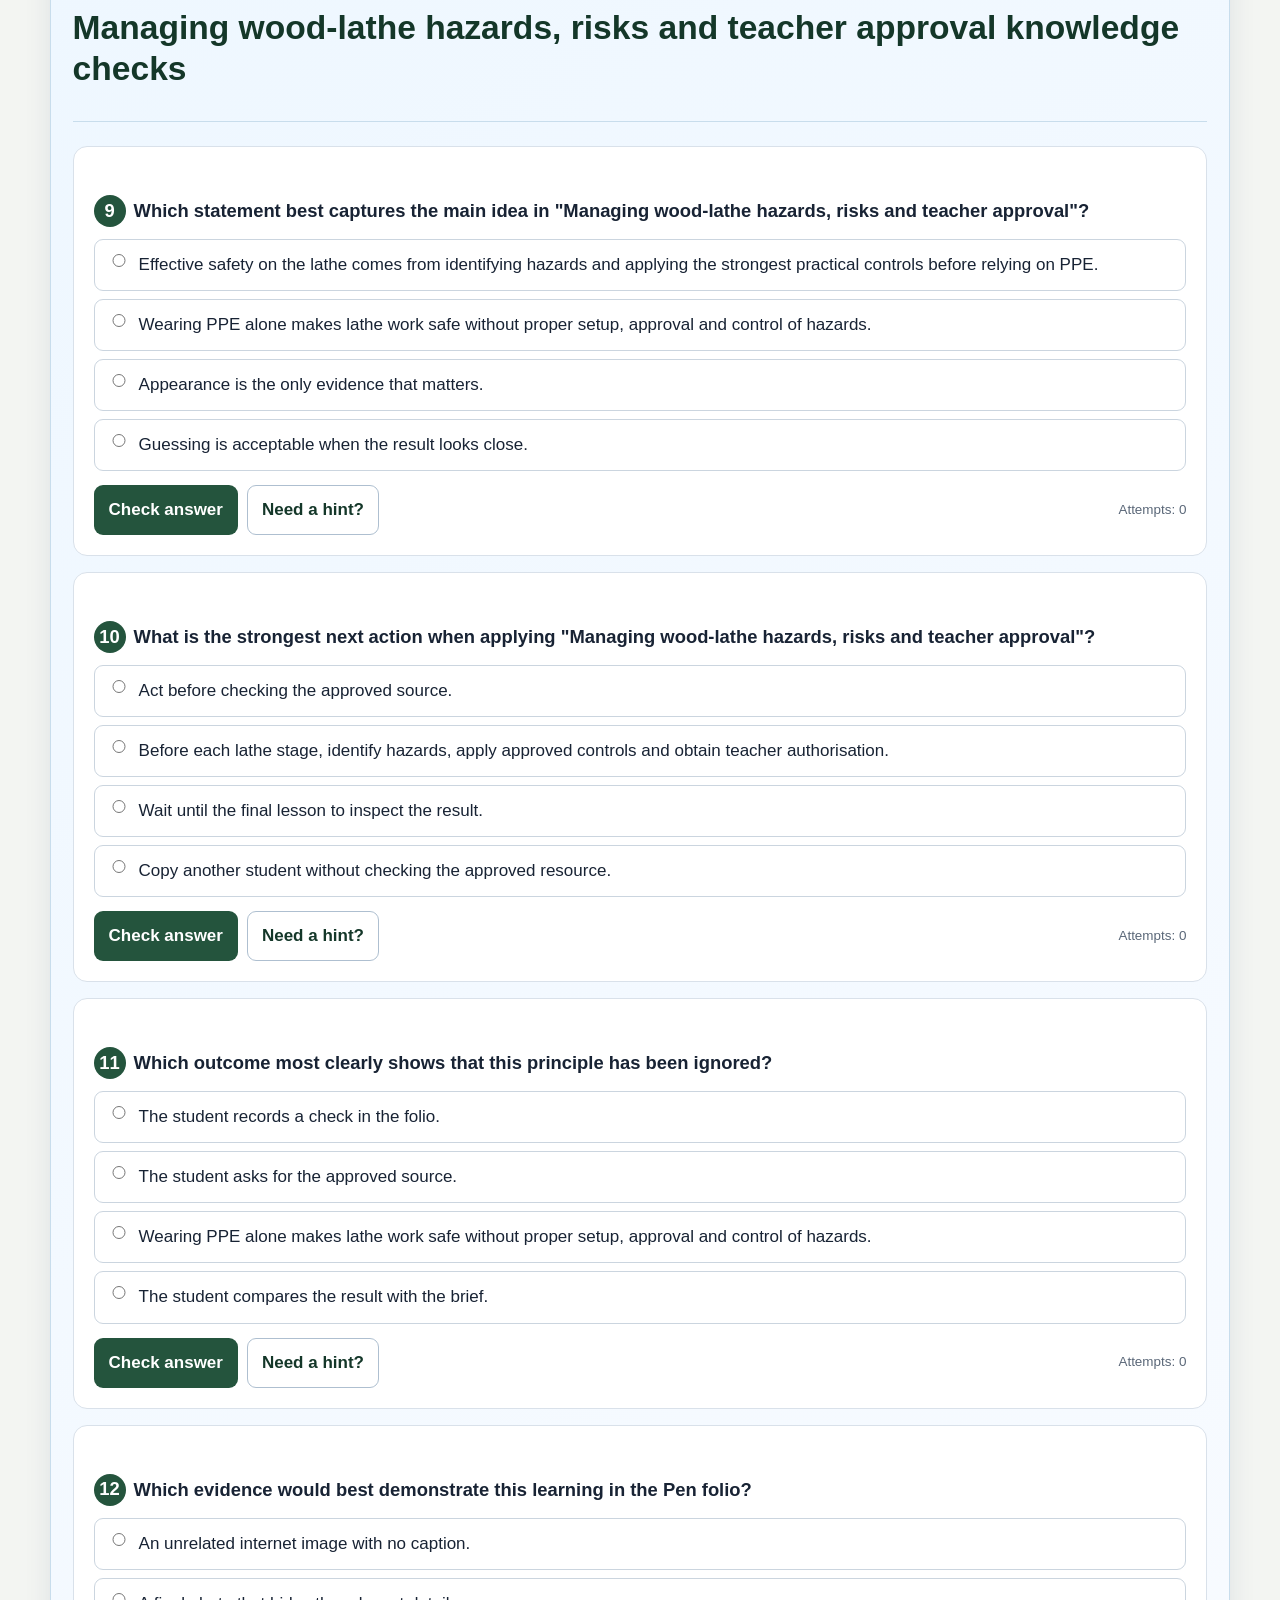
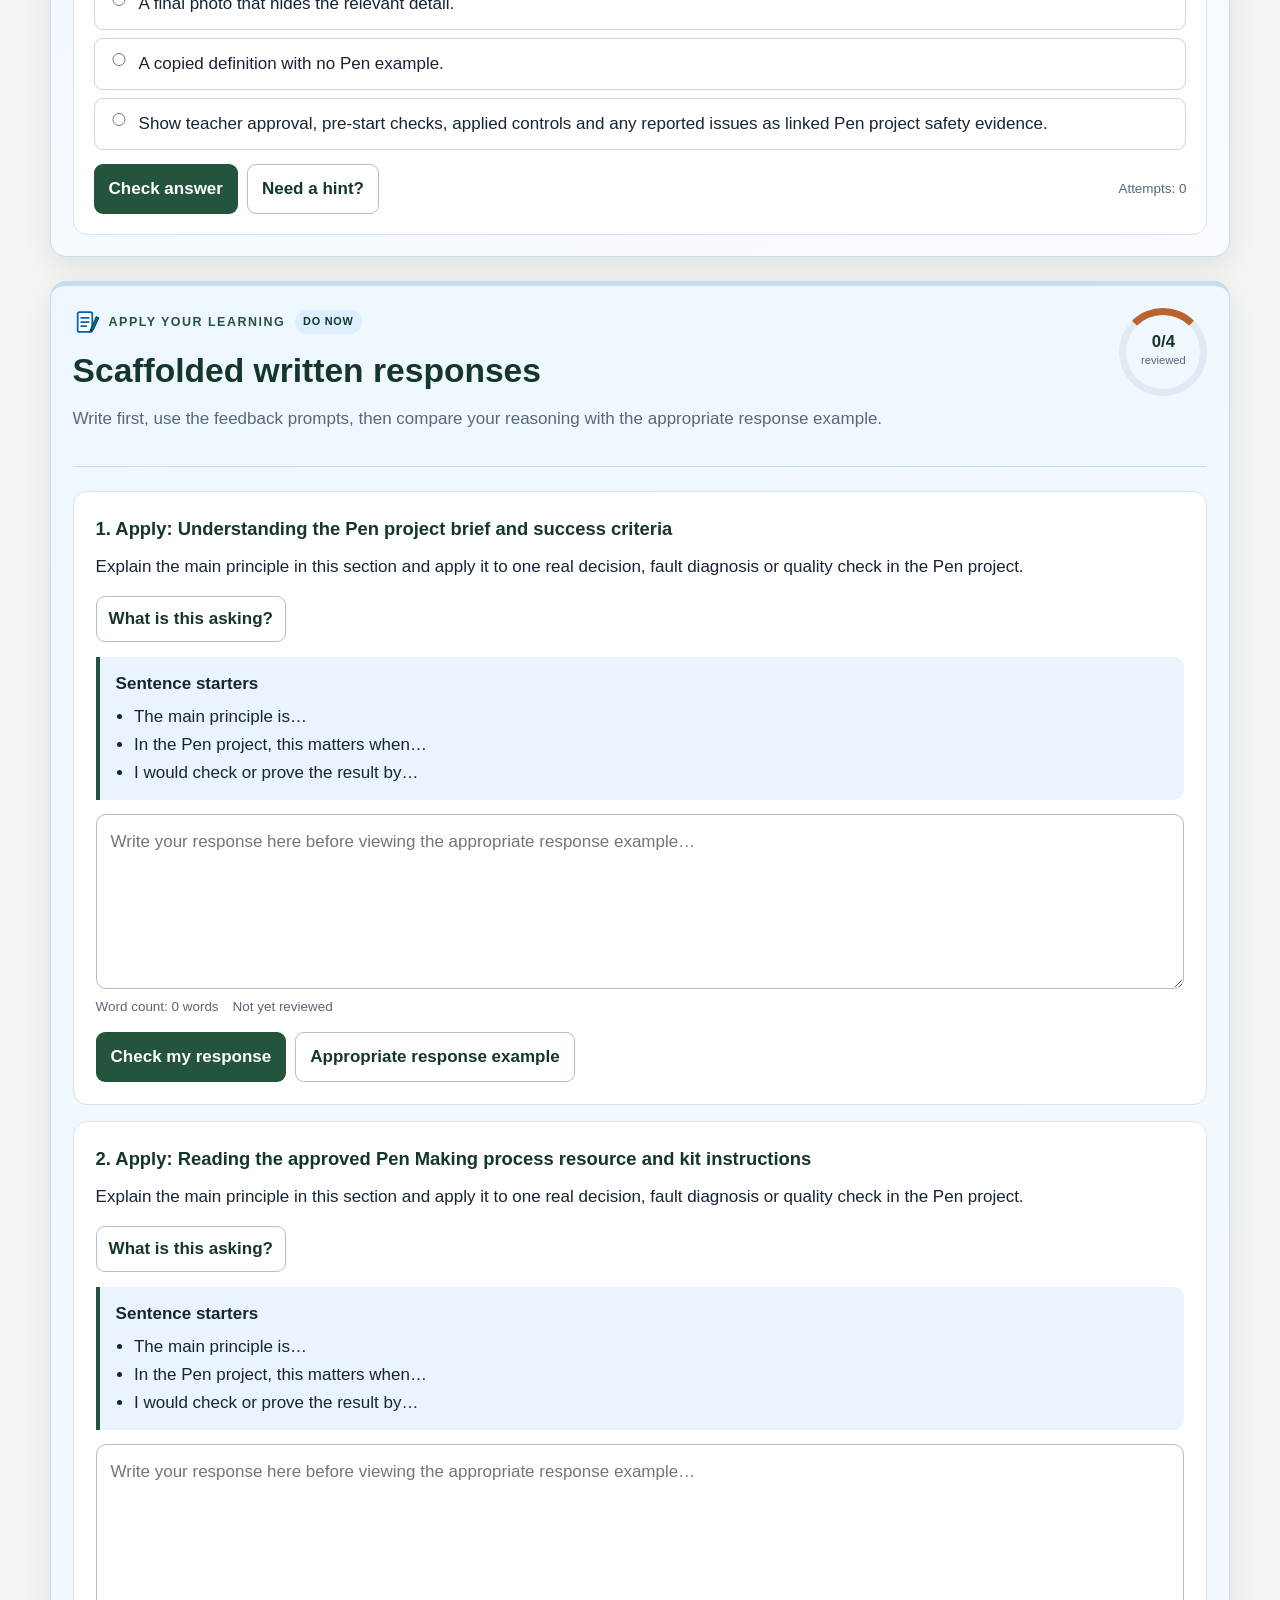
==== commit 05a46d44: "Complete module presentations and videos" ====
--- a/weeks1-2/index.html
+++ b/weeks1-2/index.html
@@ -7,6 +7,7 @@
   <title>Pen – Weeks 1-2 Guided Lesson</title>
   <link rel="stylesheet" href="../styles/course.css"><link rel="stylesheet" href="../styles/pen-overrides.css">
   <link rel="stylesheet" href="../styles/timber-module-alignment.css?v=1">
+<link rel="stylesheet" href="../styles/timber-learning-package.css?v=1">
 </head>
 <body>
   <a class="skip-link" href="#main-content">Skip to lesson</a>
@@ -15,9 +16,12 @@
     <nav class="course-links" aria-label="Course navigation"><a href="../index.html">Main menu</a><a aria-current="page" class="active" href="index.html">Weeks 1-2</a><a href="../weeks3-4/index.html">Next</a><a href="../pen-folio.html">Folio</a></nav>
   </div></div>
   <header class="hero lesson-hero"><div class="hero-inner"><div class="hero-copy">
-    <p class="eyebrow">Year 9 Industrial Technology – Timber</p><h1>Weeks 1-2</h1><p class="hero-subtitle">Brief, approved resource and lathe safety</p>
+    <p class="eyebrow">Year 9 Industrial Technology – Timber</p>
+<h1>Brief, approved resource and lathe safety</h1>
+<p class="hero-subtitle">Weeks 1–2 guided learning</p>
   </div><img class="hero-chair pen-hero-product" src="../assets/pen-course-hero.png" alt="Timber-bodied Pen with evidence and safe-work motifs"></div></header>
   <main id="main-content">
+<section class="lesson-overview card module-presentation-card" aria-labelledby="module-presentation-title"><div><p class="section-kicker">Module presentation</p><h2 id="module-presentation-title">Learn with the slides</h2><p>Use the presentation to preview Understanding the Pen project brief and success criteria, Reading the approved Pen Making process resource and kit instructions, Managing wood-lathe hazards, risks and teacher approval before working through the theory, videos, checks and written evidence.</p></div><a class="primary-button" href="../presentations/pen-weeks1-2.pptx" download>Download presentation</a></section>
     <section class="lesson-overview card"><div class="overview-heading"><div><p class="section-kicker">Weeks 1-2</p><h2>This module</h2></div><div class="time-badge">Two weeks</div></div><p class="module-summary">Understand the Pen brief, use the supplied Pen Making resource and manage wood-lathe risk before practical work.</p><div class="module-focus"><div><strong>Understanding the Pen project brief and success criteria</strong><span>Pen project success combines safe, careful manufacture with a project report that proves planning, quality control and evaluation.</span></div><div><strong>Reading the approved Pen Making process resource and kit instructions</strong><span>The approved Pen Making resource controls the sequence, named parts, alignment references and required checks.</span></div><div><strong>Managing wood-lathe hazards, risks and teacher approval</strong><span>Effective safety on the lathe comes from identifying hazards and applying the strongest practical controls before relying on PPE.</span></div></div></section>
 <section class="student-strip card" aria-labelledby="student-details-title"><div><p class="section-kicker">Your work</p><h2 id="student-details-title">Student details</h2><p class="muted">Your entries save automatically in this browser. Use <strong>Print / Save PDF</strong> before leaving the page.</p></div><div class="student-fields"><label><span>First name</span><input id="student-first-name" type="text" autocomplete="given-name" placeholder="First name"></label><label><span>Last name</span><input id="student-last-name" type="text" autocomplete="family-name" placeholder="Last name"></label><label><span>Class</span><input id="student-class" type="text" placeholder="e.g. 9 Timber"></label></div><div id="save-status" class="save-status" role="status" aria-live="polite">Ready</div></section>
     <nav class="lesson-nav card screen-only" aria-label="Weeks 1-2 lesson sections"><a href="#theory-1">Understanding the Pen project brief and success criteria</a><a href="#theory-2">Reading the approved Pen Making process resource and kit instructions</a><a href="#theory-3">Managing wood-lathe hazards, risks and teacher approval</a><a href="#knowledge-checks">Guided checks</a><a href="#written-application">Written responses</a></nav>
@@ -75,4 +79,5 @@
   </main>
   <footer><p>Pen Guided Course – Weeks 1-2</p><p>Wagga Wagga High School | Industrial Technology – Timber</p></footer>
   <script src="lesson-data.js"></script><script src="../scripts/lesson-engine.js"></script>
+<script src="../scripts/timber-learning-package.js?v=1"></script>
 </body></html>
--- a/styles/timber-learning-package.css
+++ b/styles/timber-learning-package.css
@@ -0,0 +1,11 @@
+
+.module-presentation-card{display:grid;grid-template-columns:minmax(0,1fr) auto;align-items:center;gap:32px;min-height:220px;padding:28px 32px;background:linear-gradient(120deg,#edf4e7,#fff6d9);border-left:7px solid var(--module-accent,#2f6944)}
+.module-presentation-card h2{margin:.2rem 0 .55rem}.module-presentation-card p{max-width:760px}.module-presentation-card .section-kicker{text-transform:uppercase;letter-spacing:.14em;font-size:.82rem;font-weight:800;color:var(--module-accent,#2f6944)}
+.module-presentation-card .primary-button{display:inline-flex;align-items:center;justify-content:center;min-height:48px;padding:12px 18px;border-radius:10px;background:var(--module-accent,#2f6944);color:#fff;text-decoration:none;font-weight:800;white-space:nowrap;justify-self:end}
+.section-video{display:grid;grid-template-columns:minmax(0,1fr) minmax(300px,42%);gap:24px;align-items:center;margin-top:28px;padding:22px;border:1px solid #cbd8d4;border-radius:18px;background:#f7faf9}
+.section-video h3{margin:.15rem 0 .5rem}.section-video p{margin:.4rem 0}.section-video__fallback{font-weight:700}
+.section-video__frame{aspect-ratio:16/9;display:grid;place-items:center;overflow:hidden;border-radius:14px;background:#0f2c35 center/cover no-repeat;box-shadow:0 10px 24px rgba(13,39,46,.16)}
+.section-video__launch{min-height:52px;padding:12px 18px;border:0;border-radius:10px;background:#fff;color:#12343d;font:inherit;font-weight:800;cursor:pointer}
+.section-video iframe{width:100%;height:100%;border:0}.module-route-nav{display:flex;justify-content:space-between;gap:18px;margin:24px 0}.module-route-nav a{font-weight:800}
+@media(max-width:680px){.module-presentation-card,.section-video{grid-template-columns:1fr}.module-presentation-card{padding:21px 18px}.module-presentation-card .primary-button{justify-self:start}.section-video{padding:18px}.module-route-nav{align-items:flex-start;flex-direction:column}}
+@media print{.section-video,.module-presentation-card .primary-button{display:none!important}}
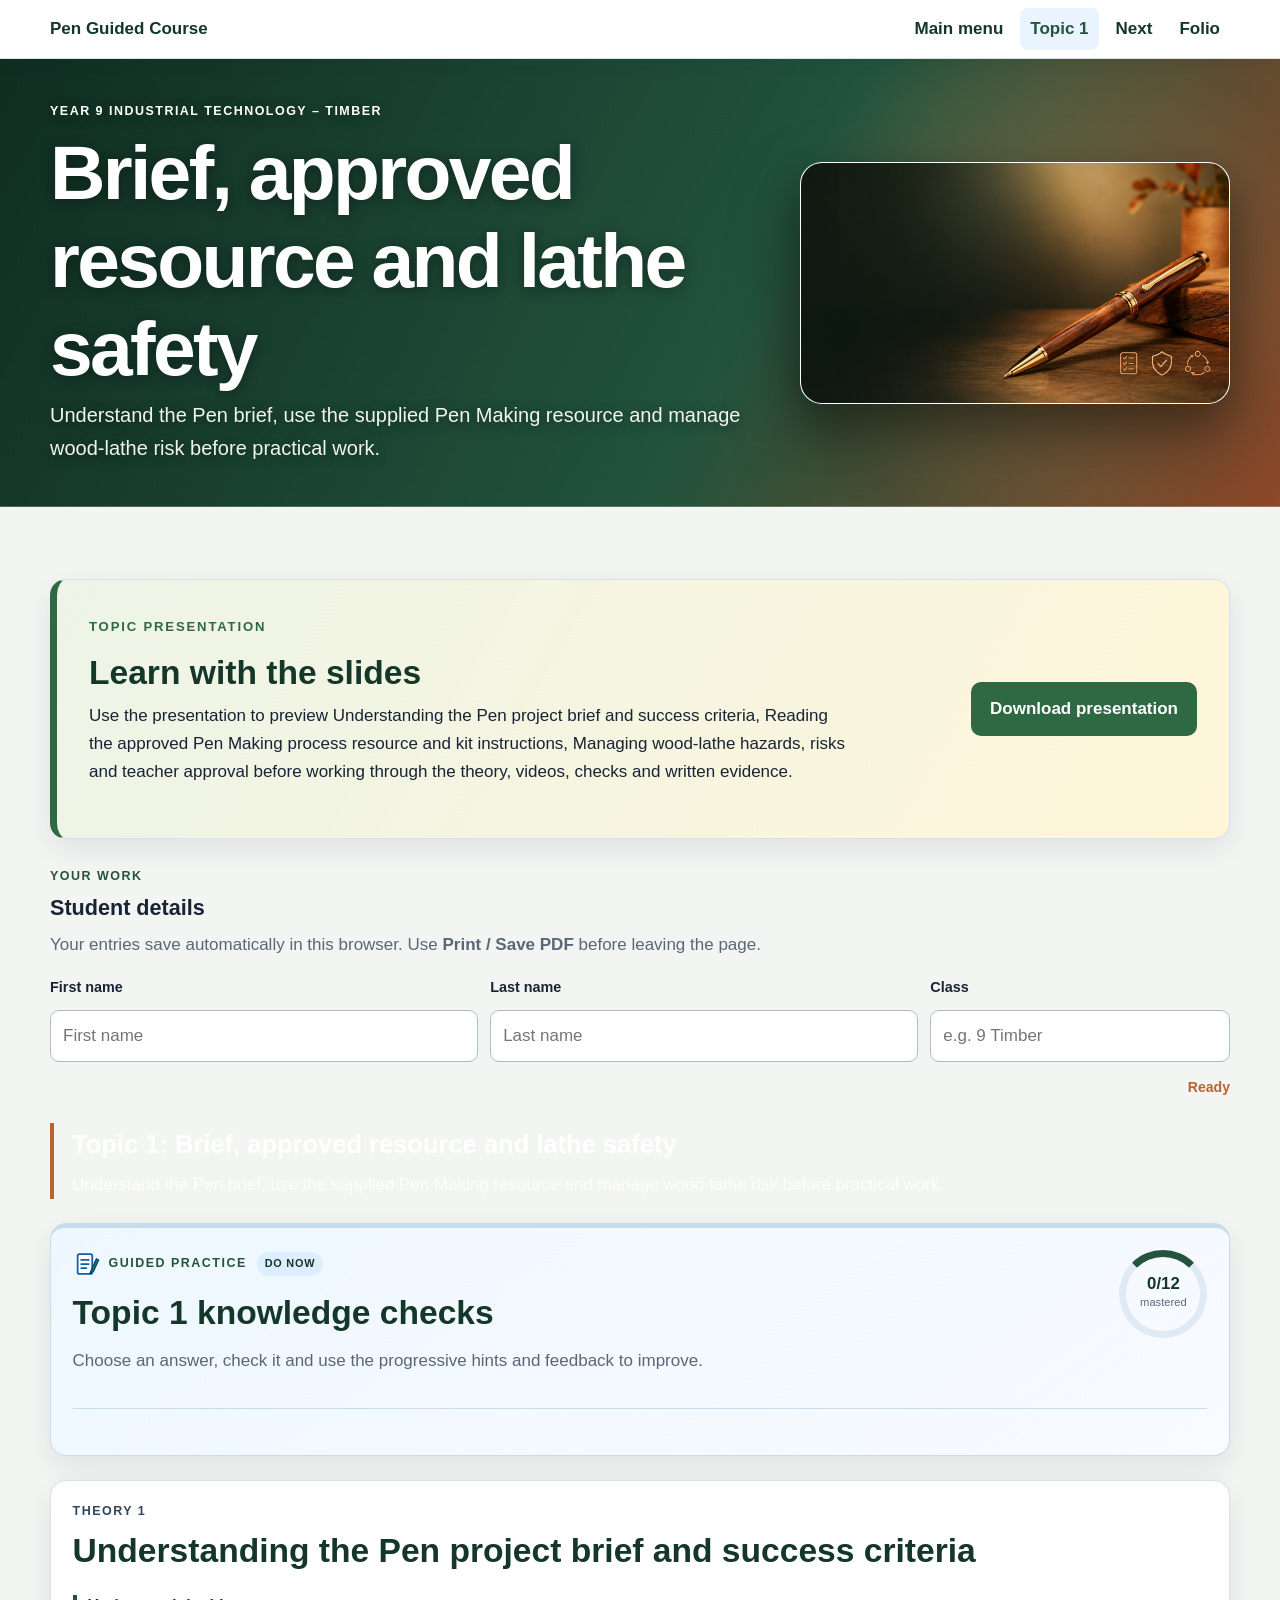
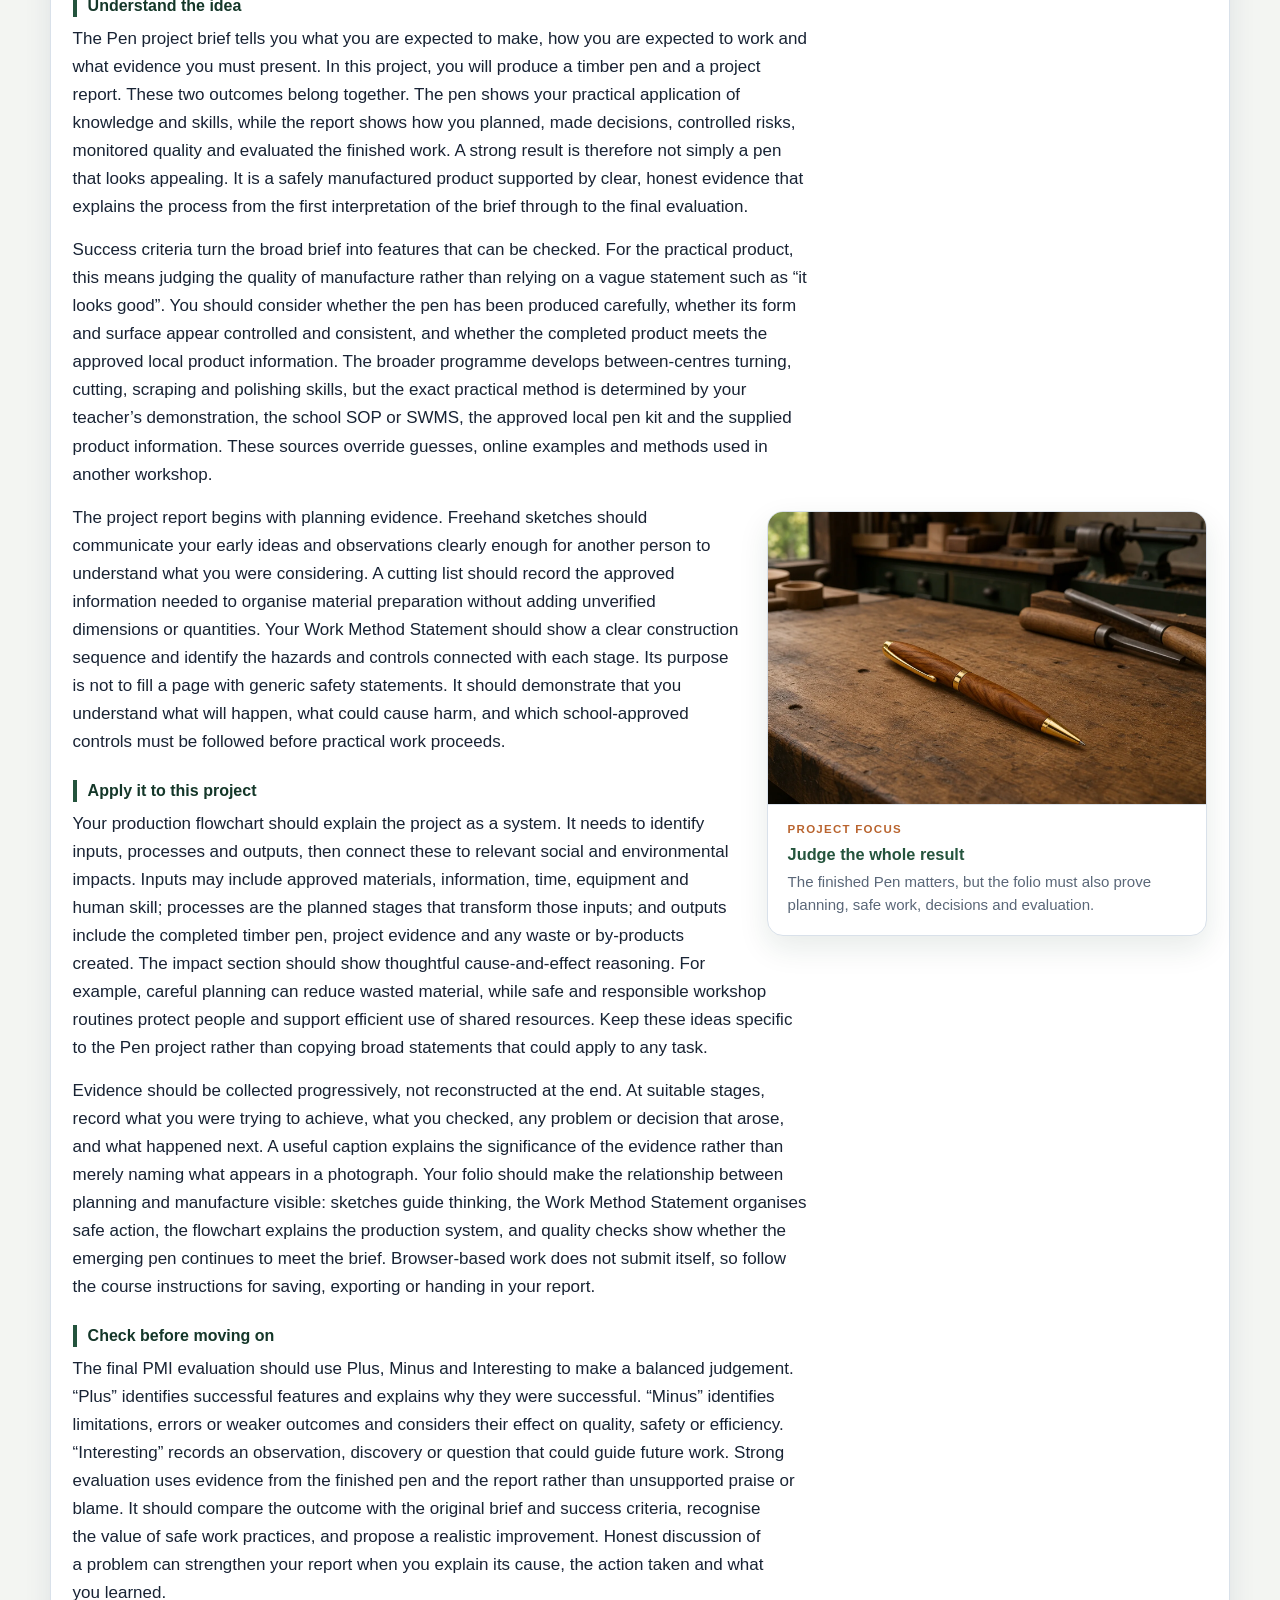
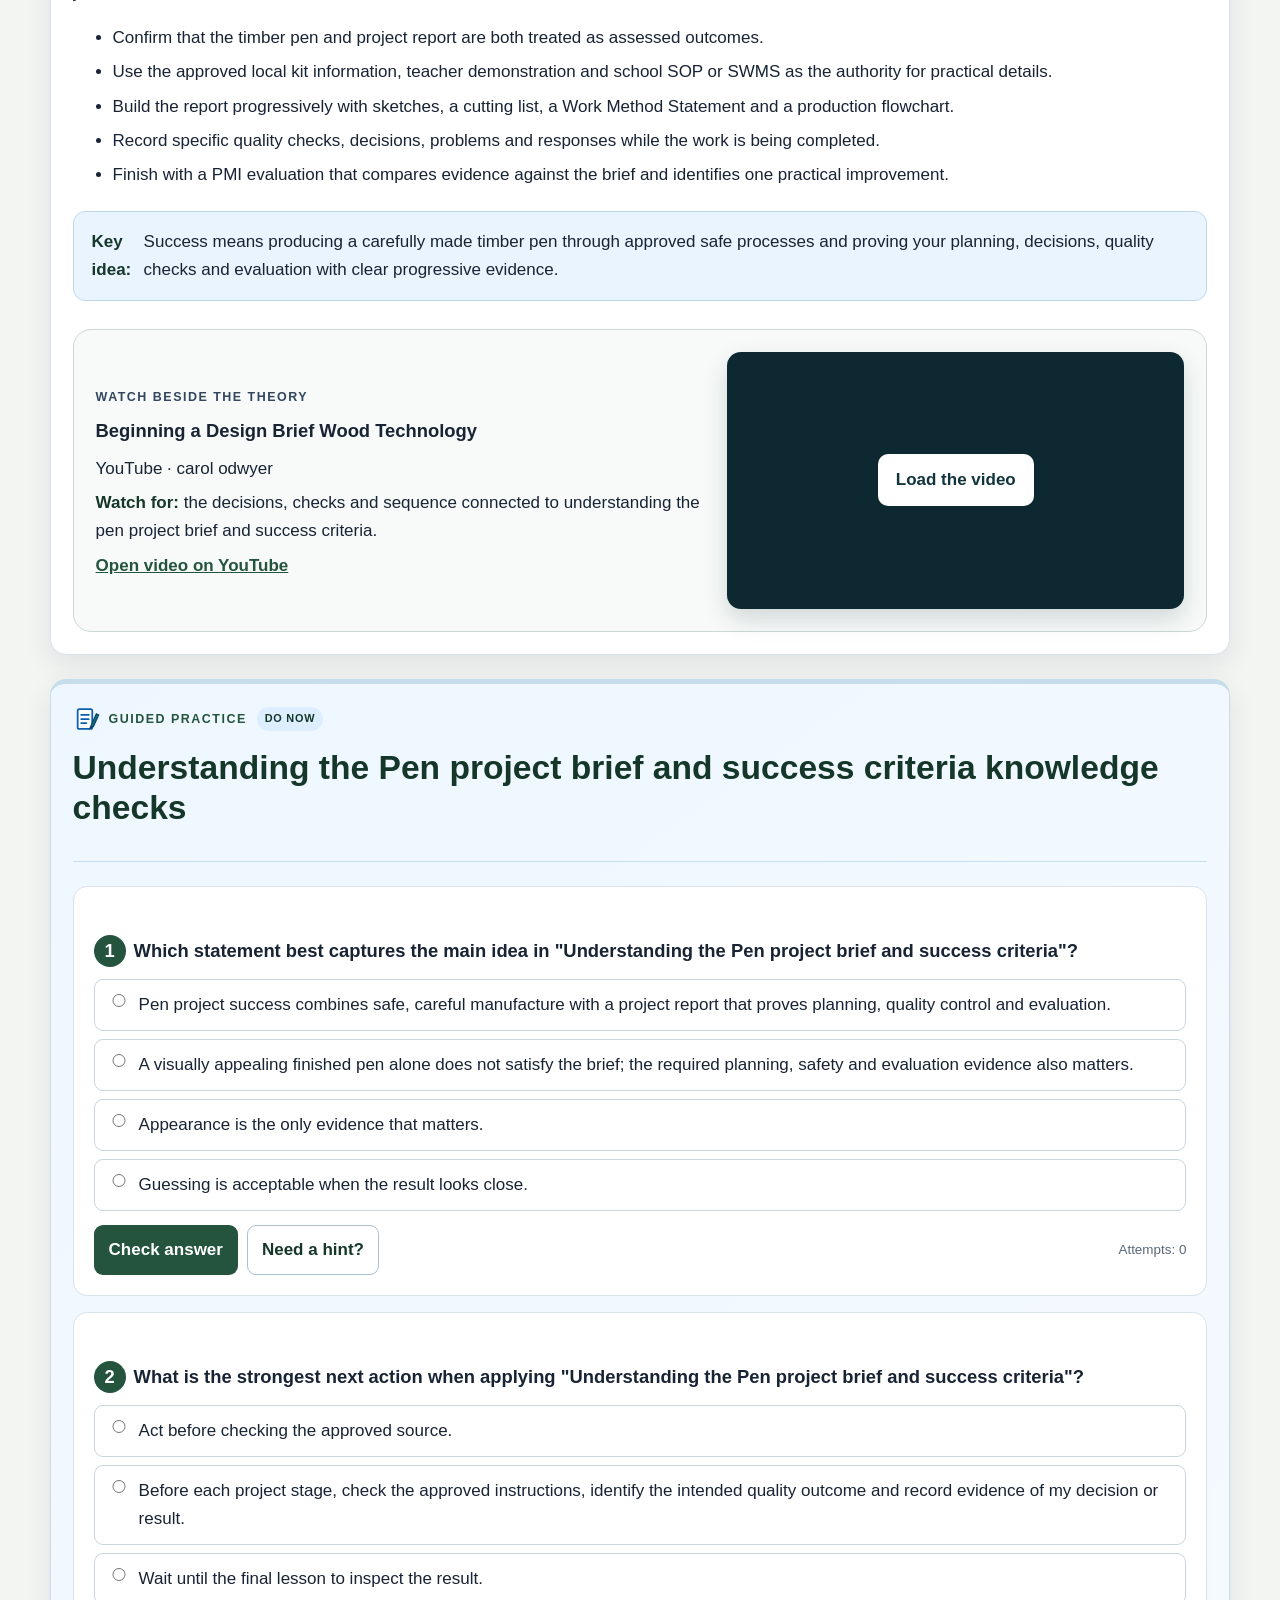
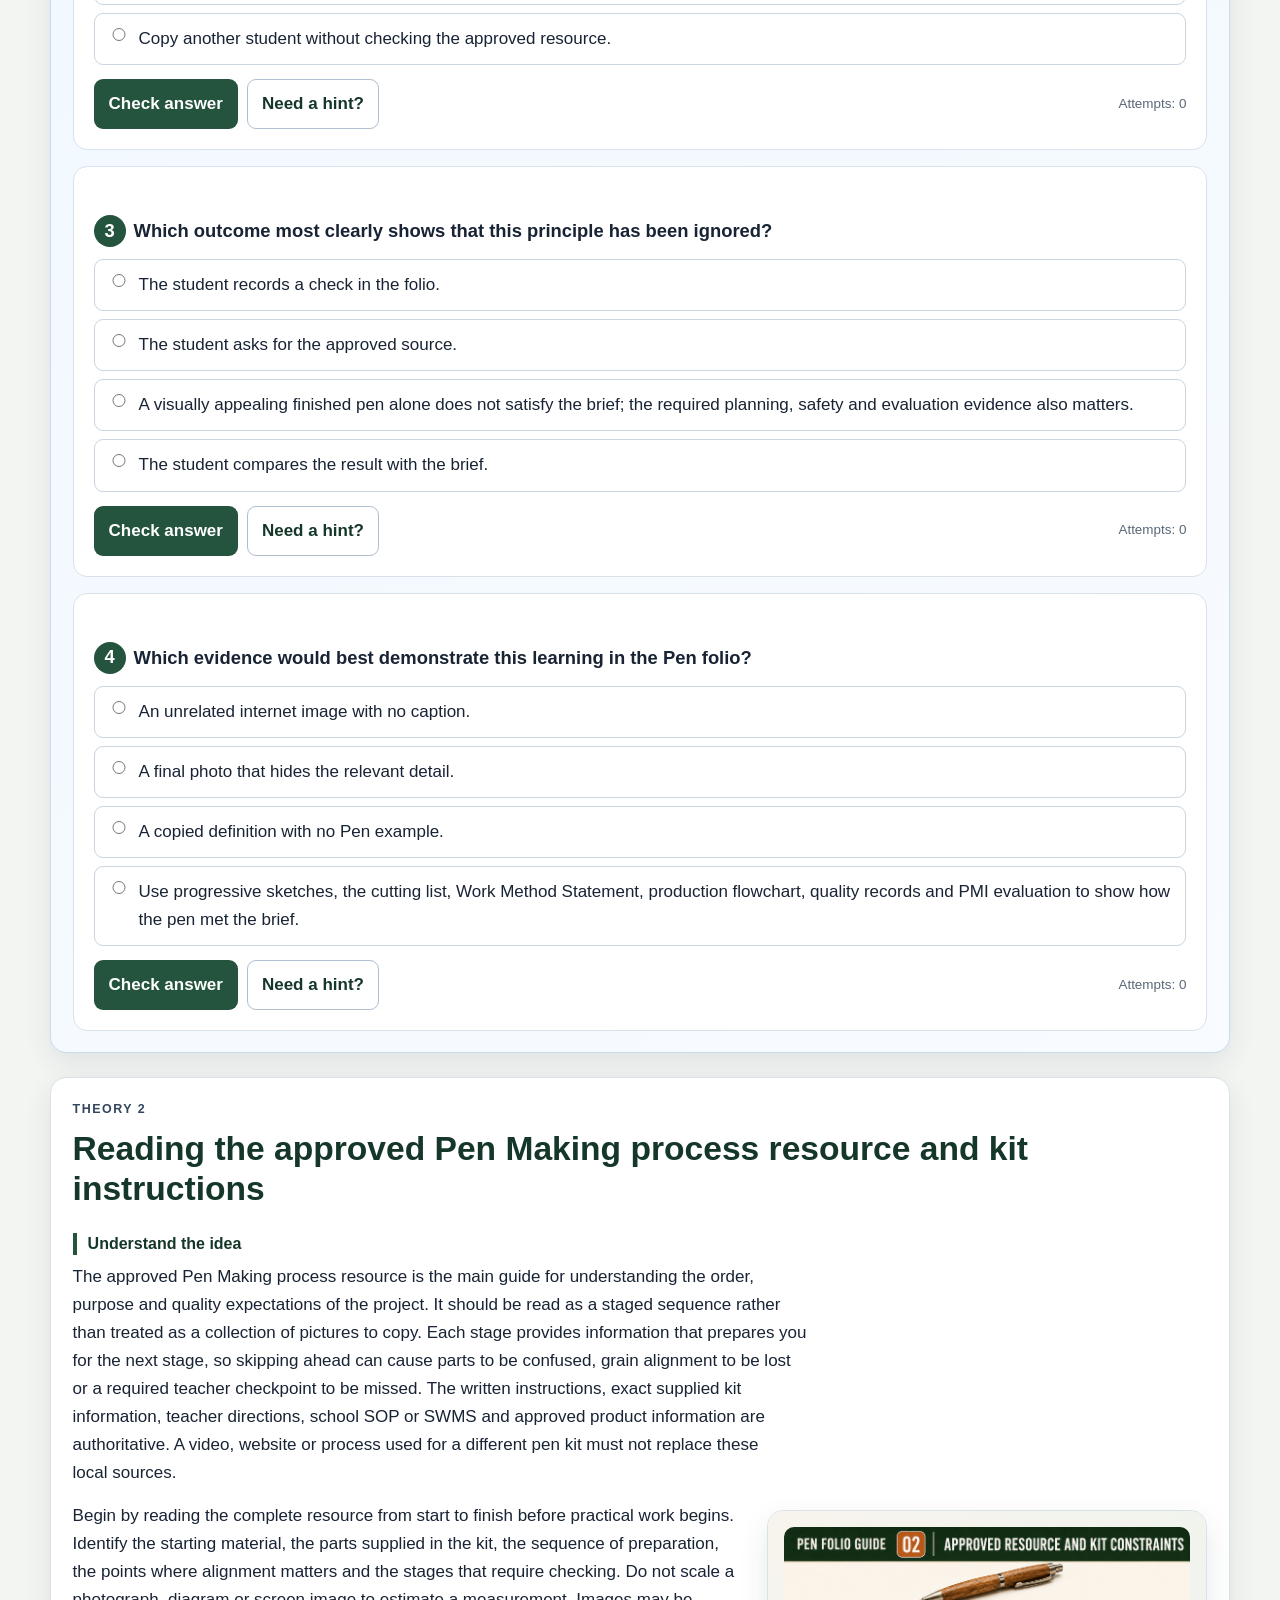
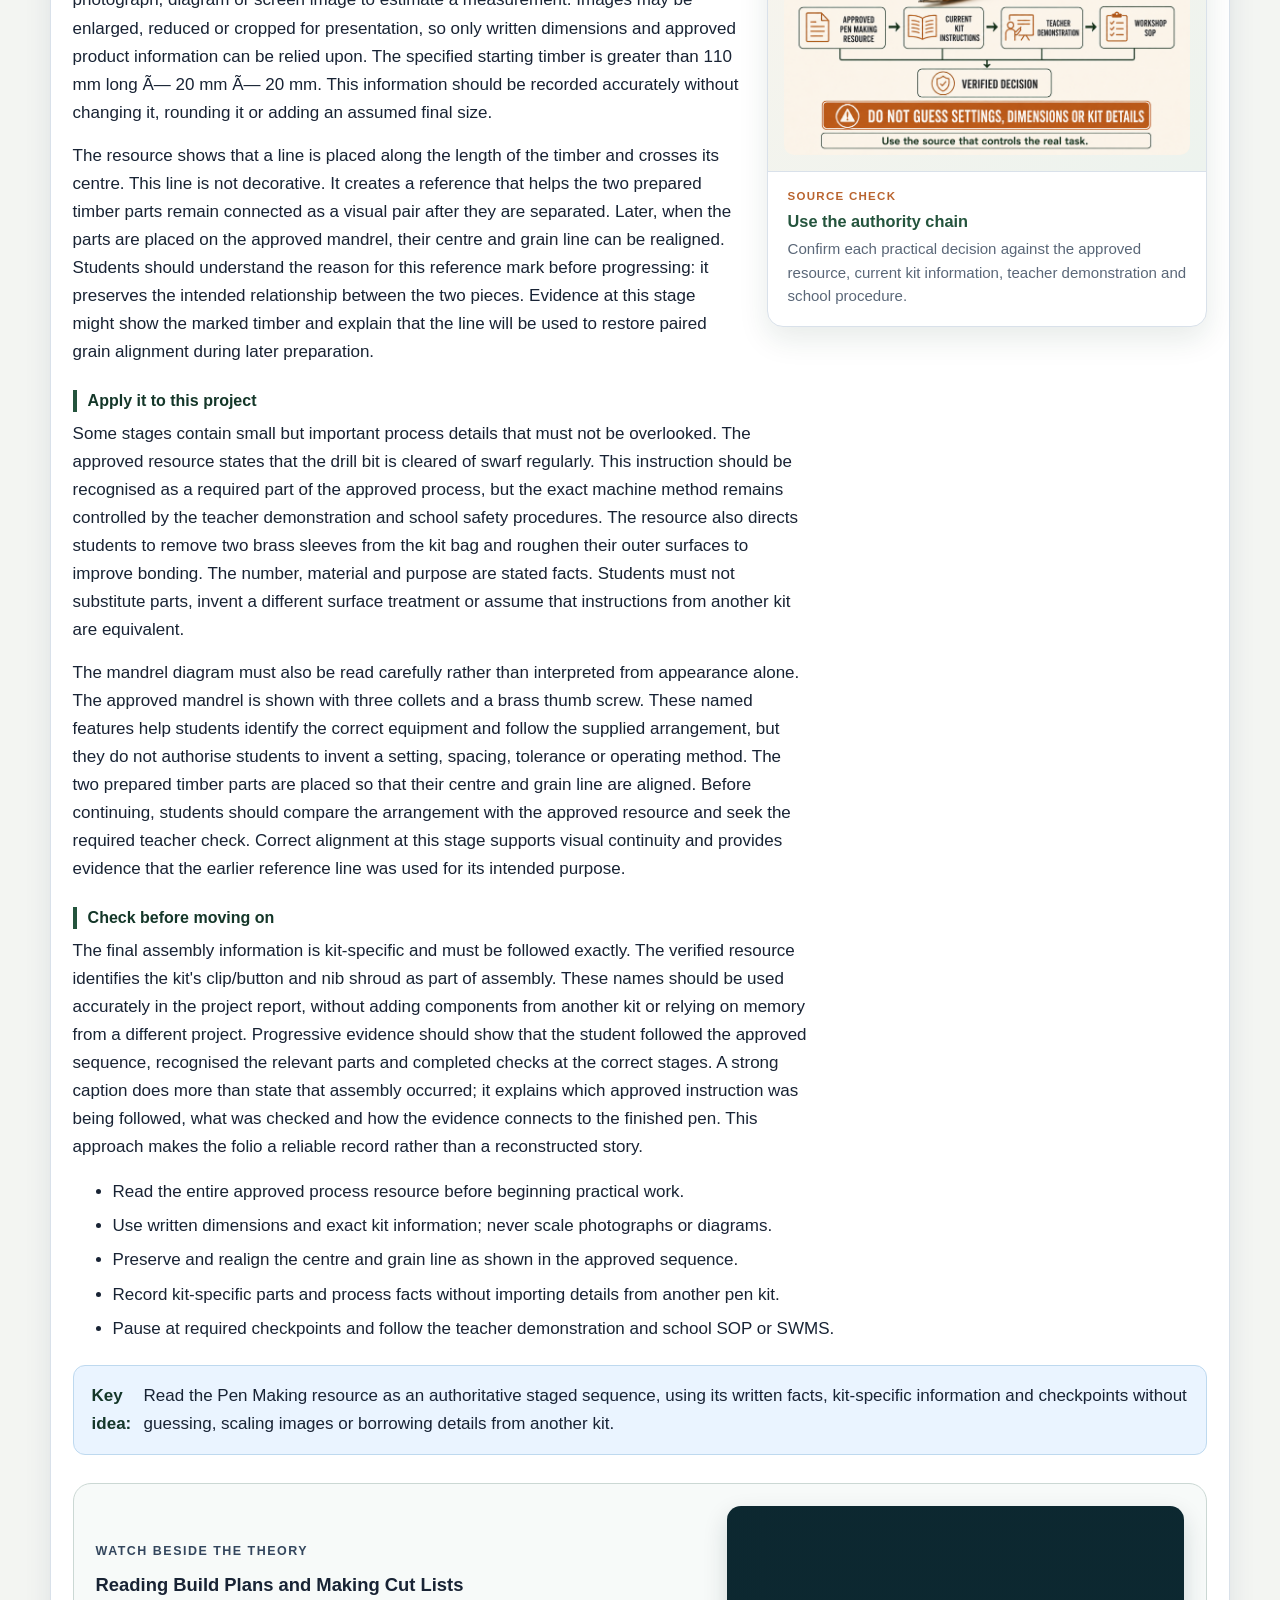
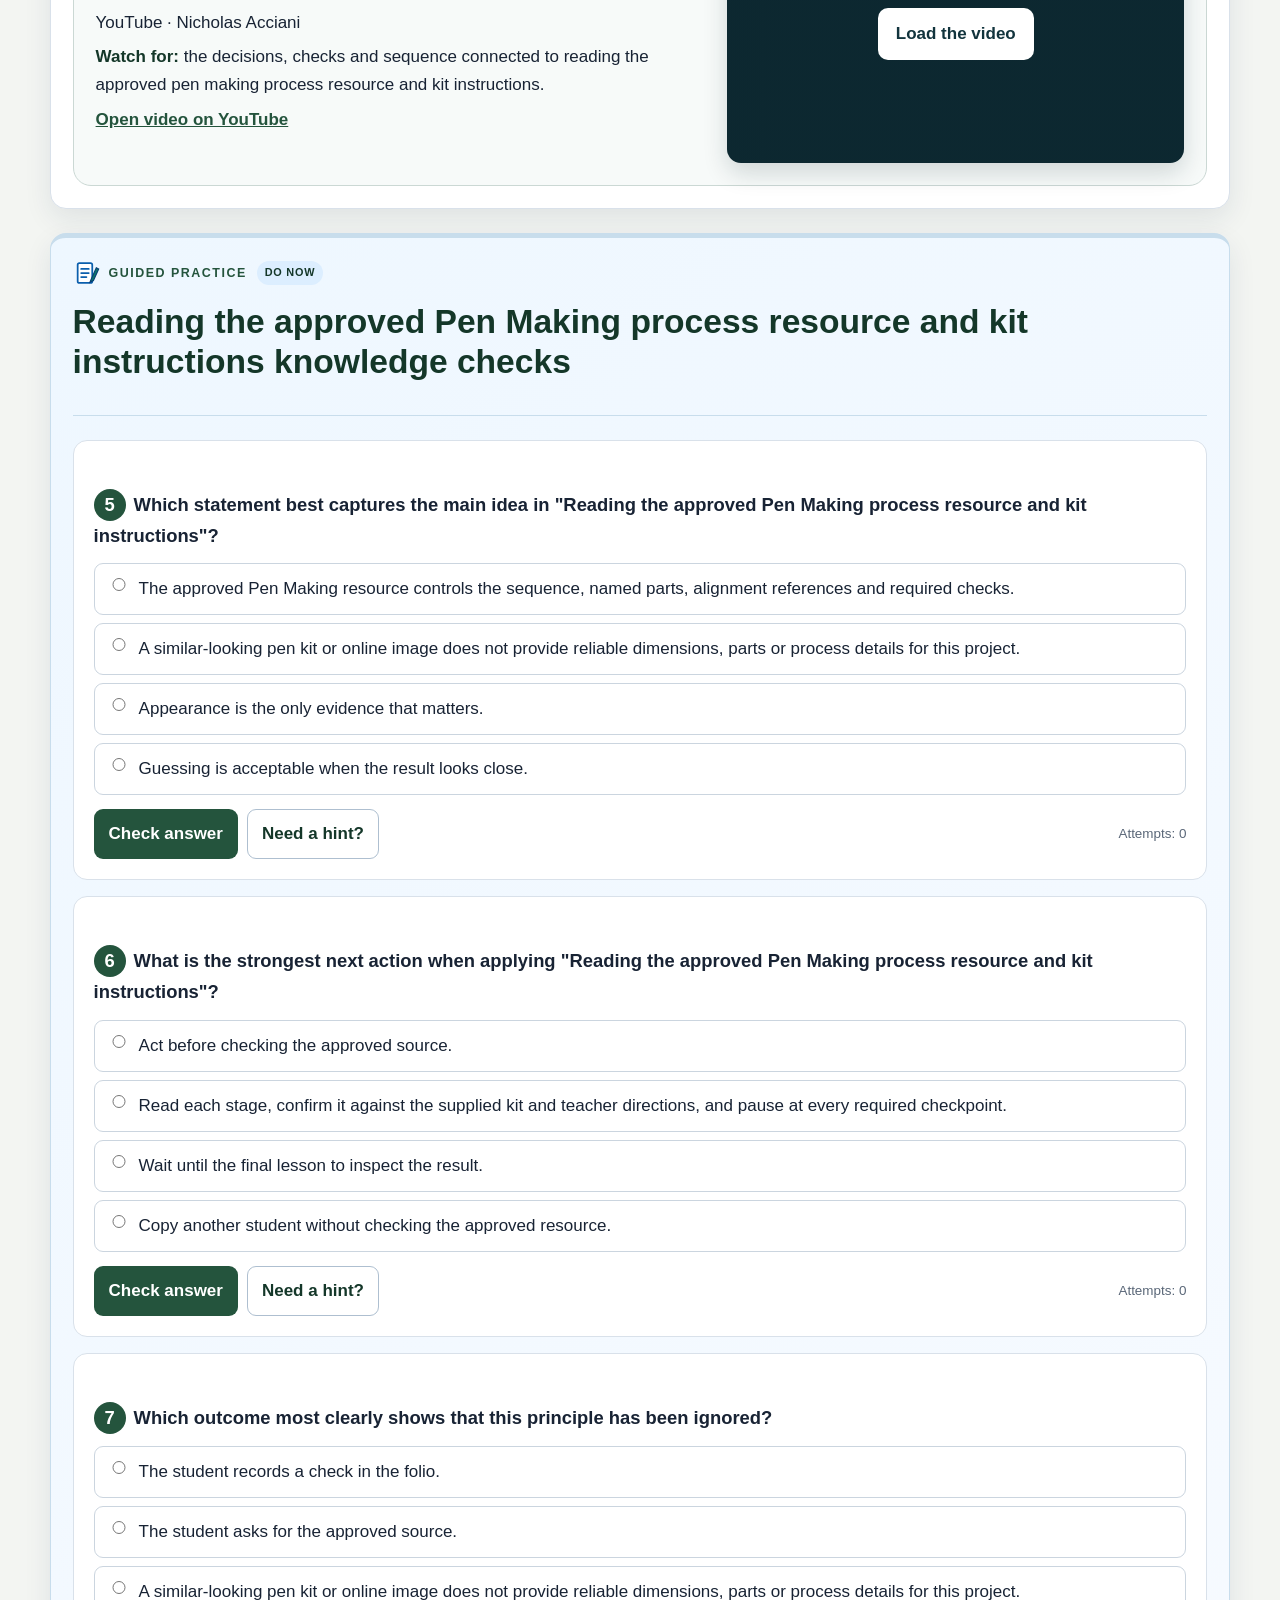
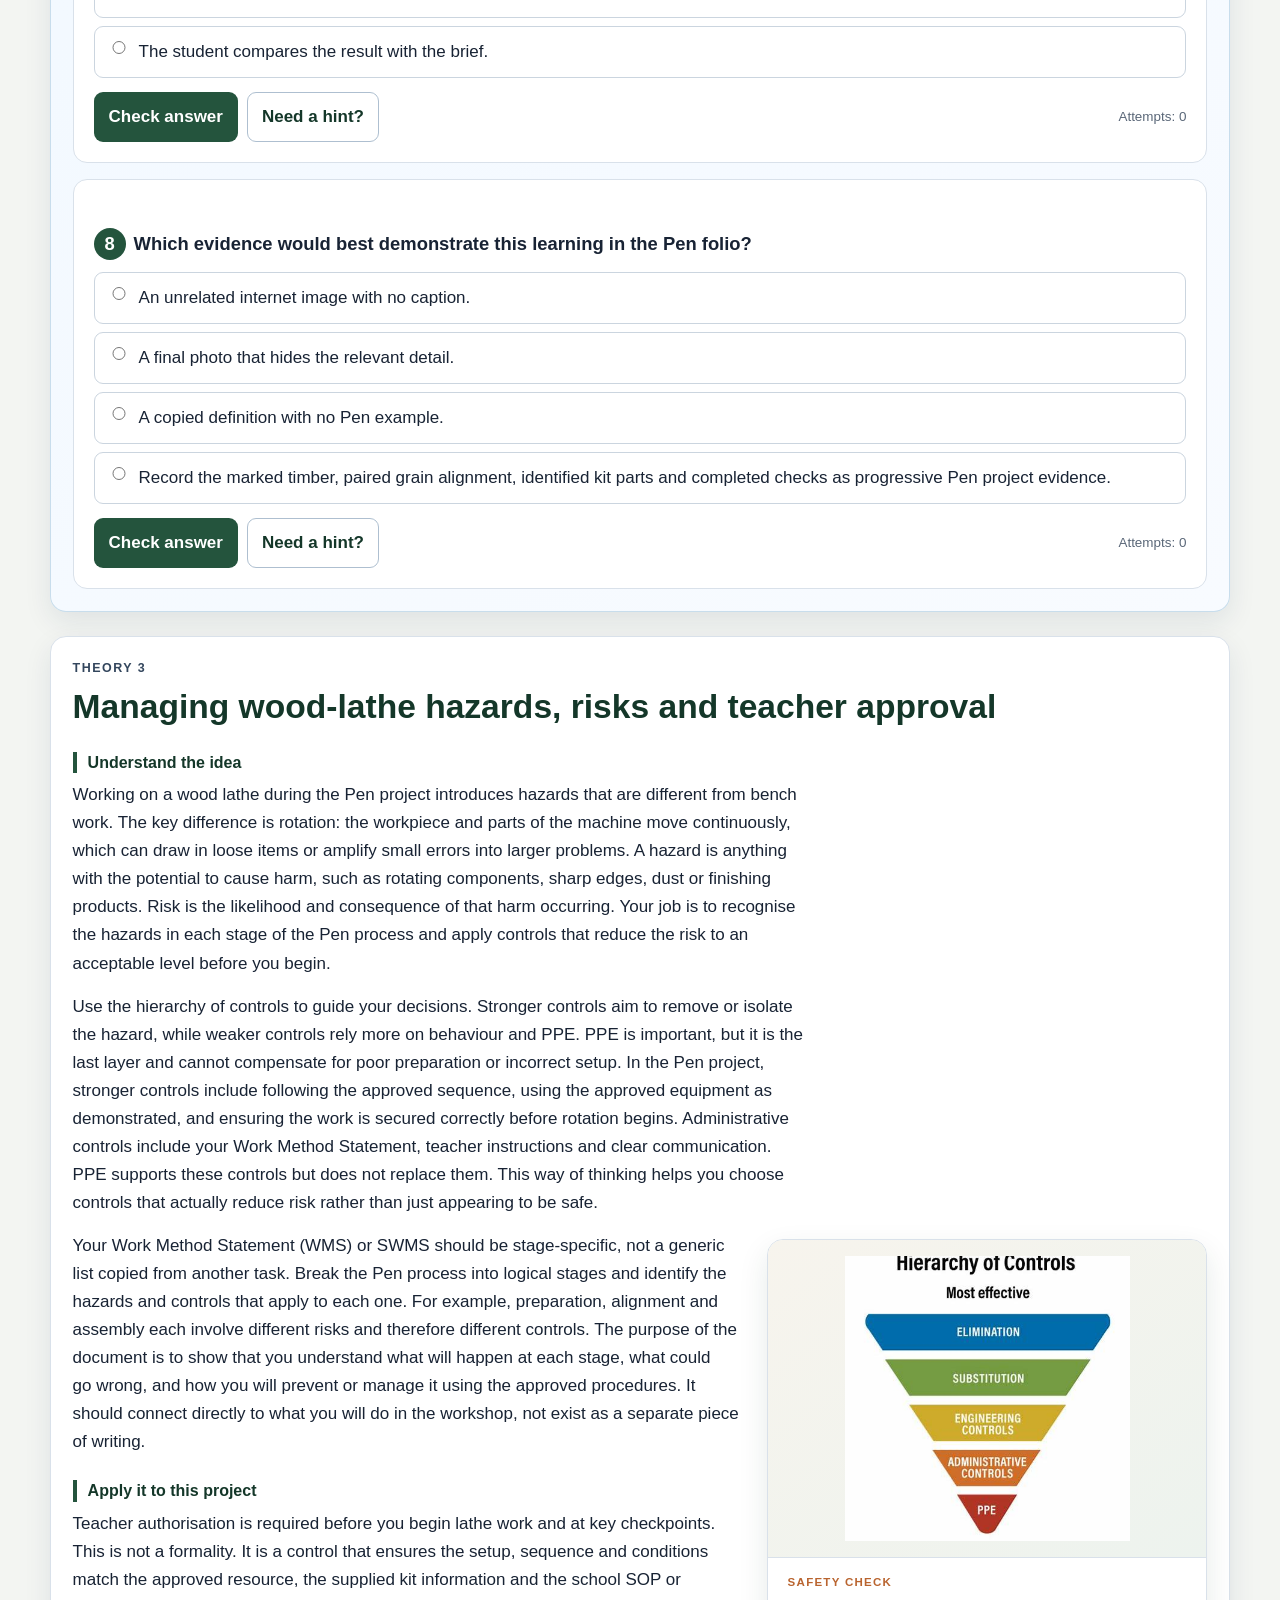
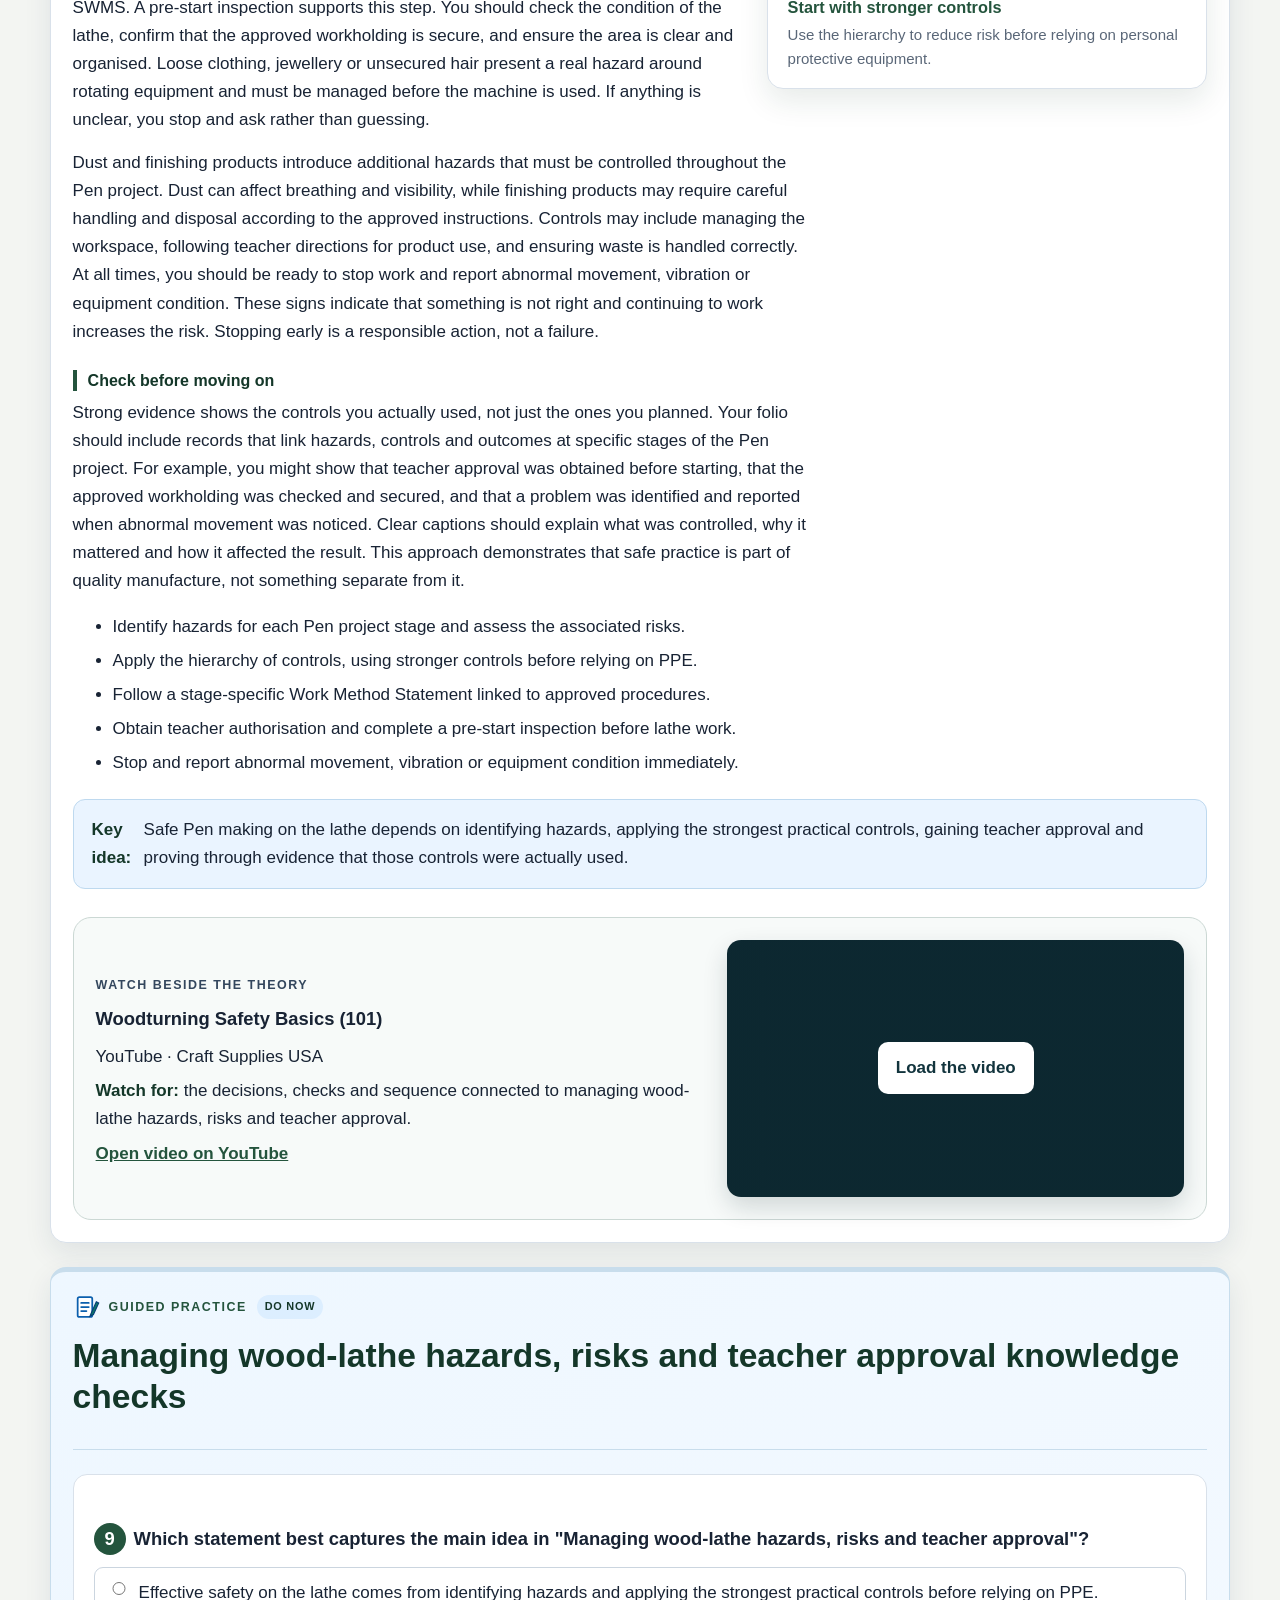
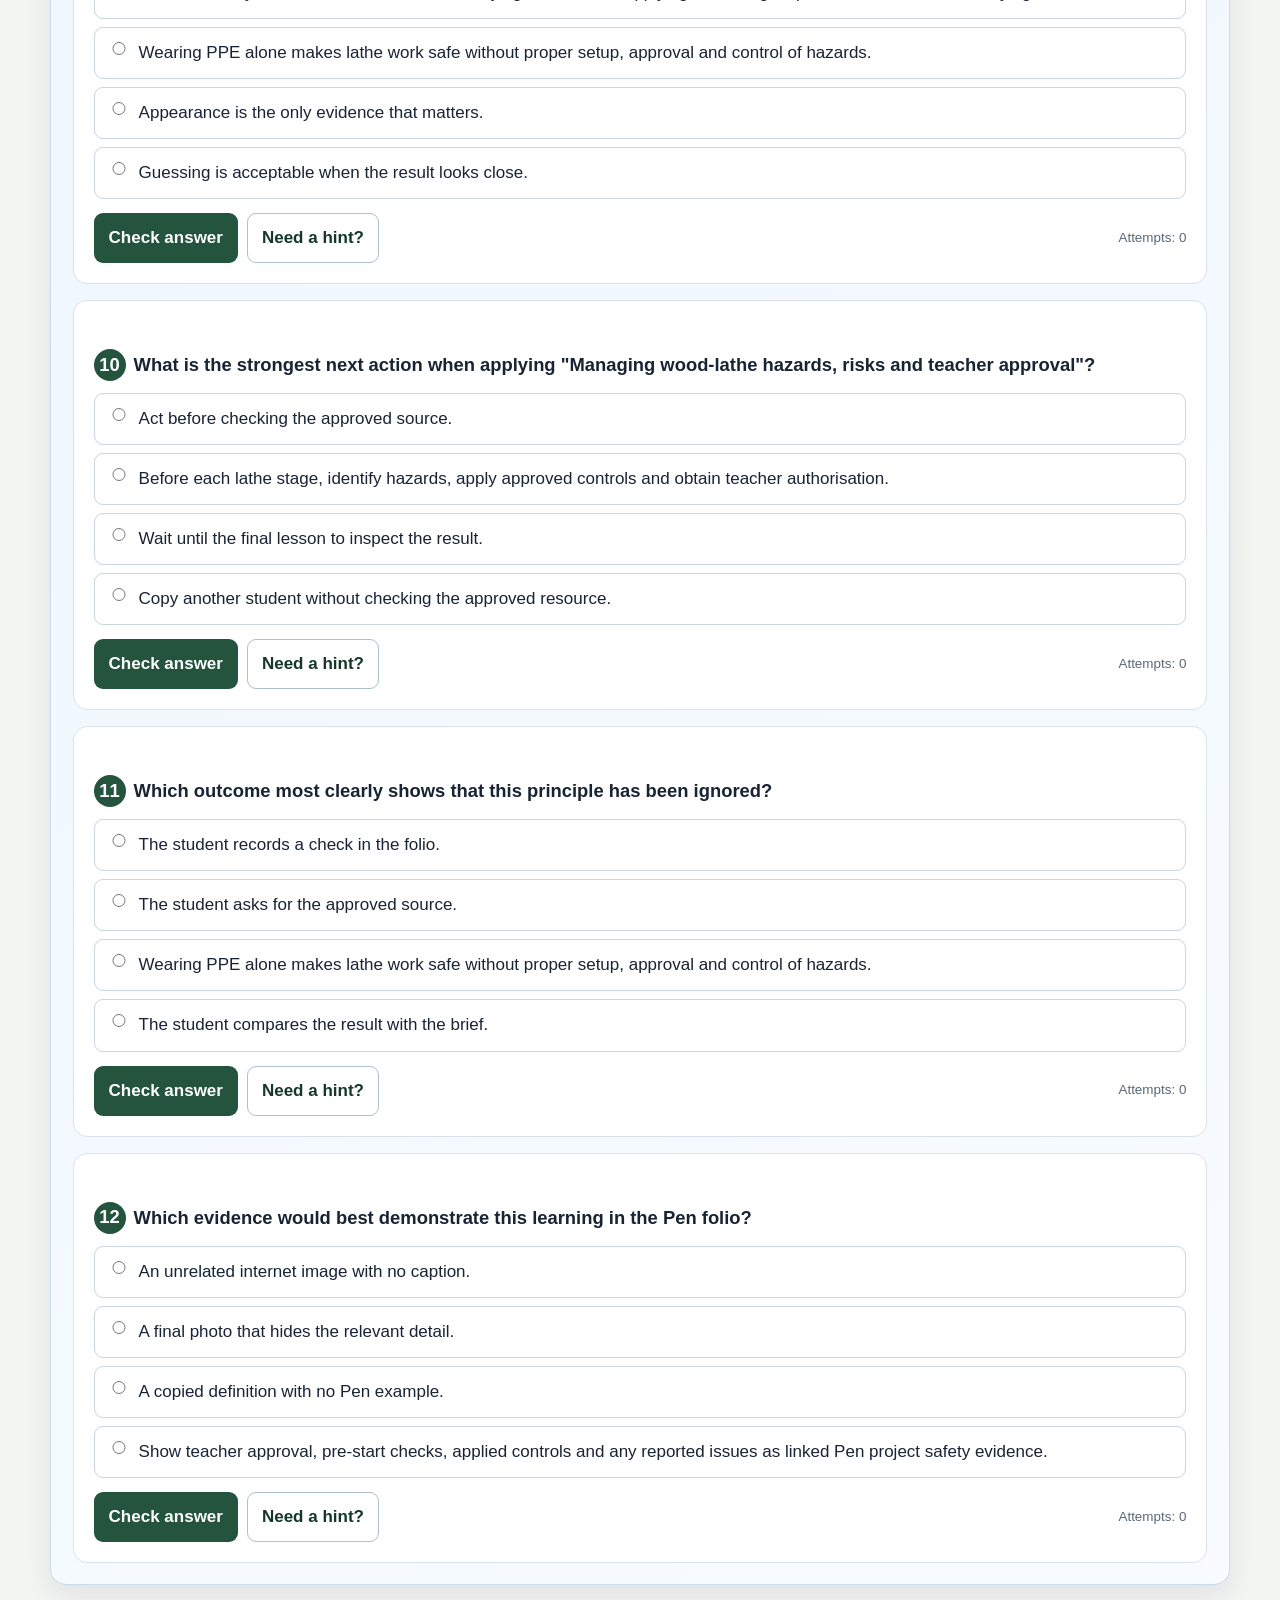
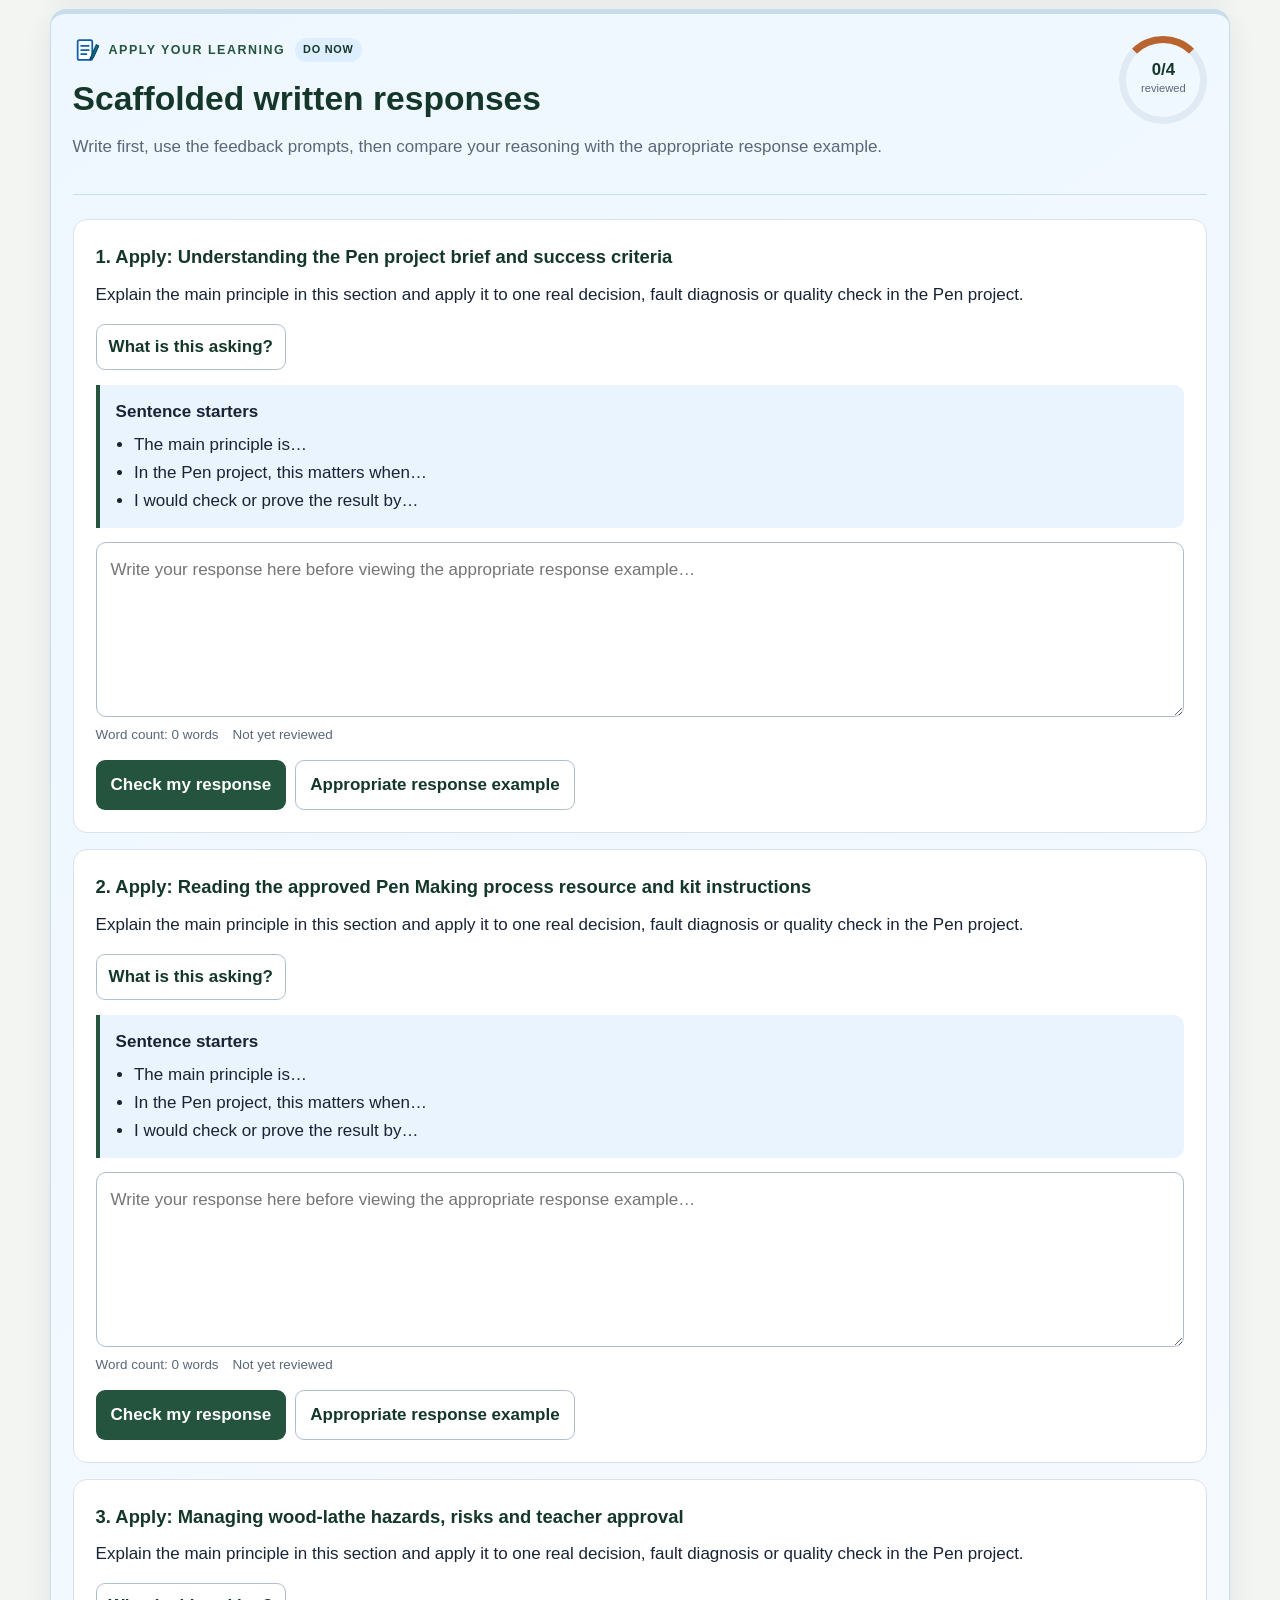
==== commit c2c994c4: "Align modules with the Mirror flow" ====
--- a/weeks1-2/index.html
+++ b/weeks1-2/index.html
@@ -8,6 +8,7 @@
   <link rel="stylesheet" href="../styles/course.css"><link rel="stylesheet" href="../styles/pen-overrides.css">
   <link rel="stylesheet" href="../styles/timber-module-alignment.css?v=1">
 <link rel="stylesheet" href="../styles/timber-learning-package.css?v=1">
+  <link rel="stylesheet" href="../mirror-module-flow.css?v=2">
 </head>
 <body>
   <a class="skip-link" href="#main-content">Skip to lesson</a>
@@ -80,4 +81,5 @@
   <footer><p>Pen Guided Course – Weeks 1-2</p><p>Wagga Wagga High School | Industrial Technology – Timber</p></footer>
   <script src="lesson-data.js"></script><script src="../scripts/lesson-engine.js"></script>
 <script src="../scripts/timber-learning-package.js?v=1"></script>
-</body></html>+<script src="../mirror-module-flow.js?v=2"></script>
+</body></html>
--- a/mirror-module-flow.css
+++ b/mirror-module-flow.css
@@ -0,0 +1,68 @@
+/* Shared Timber module presentation pattern: Mirror reference. */
+body.mirror-module-flow .module-presentation-card {
+  display: grid;
+  grid-template-columns: minmax(0, 1fr) auto;
+  align-items: center;
+  gap: 24px 32px;
+  min-height: 260px;
+}
+
+body.mirror-module-flow .mirror-module-actions,
+body.mirror-module-flow .mirror-support-actions {
+  display: flex;
+  flex-wrap: wrap;
+  justify-content: flex-end;
+  gap: 10px;
+}
+
+body.mirror-module-flow .student-strip {
+  display: grid;
+  grid-template-columns: 1fr;
+  gap: 14px;
+  margin: 0 0 24px;
+  padding: 0;
+  background: transparent;
+  border: 0;
+  border-radius: 0;
+  box-shadow: none;
+}
+
+body.mirror-module-flow .student-strip h2 { margin: .2rem 0 .35rem; }
+body.mirror-module-flow .student-strip p { margin: .2rem 0; }
+body.mirror-module-flow .student-strip .student-fields {
+  display: grid;
+  grid-template-columns: minmax(0, 1fr) minmax(0, 1fr) minmax(150px, .7fr);
+  gap: 12px;
+  margin: 0;
+}
+body.mirror-module-flow .student-strip .student-fields label { display: grid; gap: 5px; }
+body.mirror-module-flow .student-strip .student-fields input {
+  width: 100%;
+  min-width: 0;
+  min-height: 52px;
+}
+
+body.mirror-module-flow .part-banner.mirror-theory-divider {
+  margin: 34px 0 20px;
+  padding: 0 0 0 18px;
+  color: inherit;
+  background: transparent;
+  border: 0;
+  border-left: 4px solid var(--accent, #315d3a);
+  border-radius: 0;
+  box-shadow: none;
+}
+body.mirror-module-flow .part-banner.mirror-theory-divider h2 { margin: 0 0 6px; }
+body.mirror-module-flow .part-banner.mirror-theory-divider p { margin: 0; }
+
+@media (max-width: 900px) {
+  body.mirror-module-flow .student-strip .student-fields { grid-template-columns: 1fr 1fr; }
+}
+
+@media (max-width: 680px) {
+  body.mirror-module-flow .module-presentation-card { grid-template-columns: 1fr; }
+  body.mirror-module-flow .mirror-module-actions,
+  body.mirror-module-flow .mirror-support-actions { justify-content: flex-start; }
+  body.mirror-module-flow .student-strip .student-fields { grid-template-columns: 1fr; }
+}
+
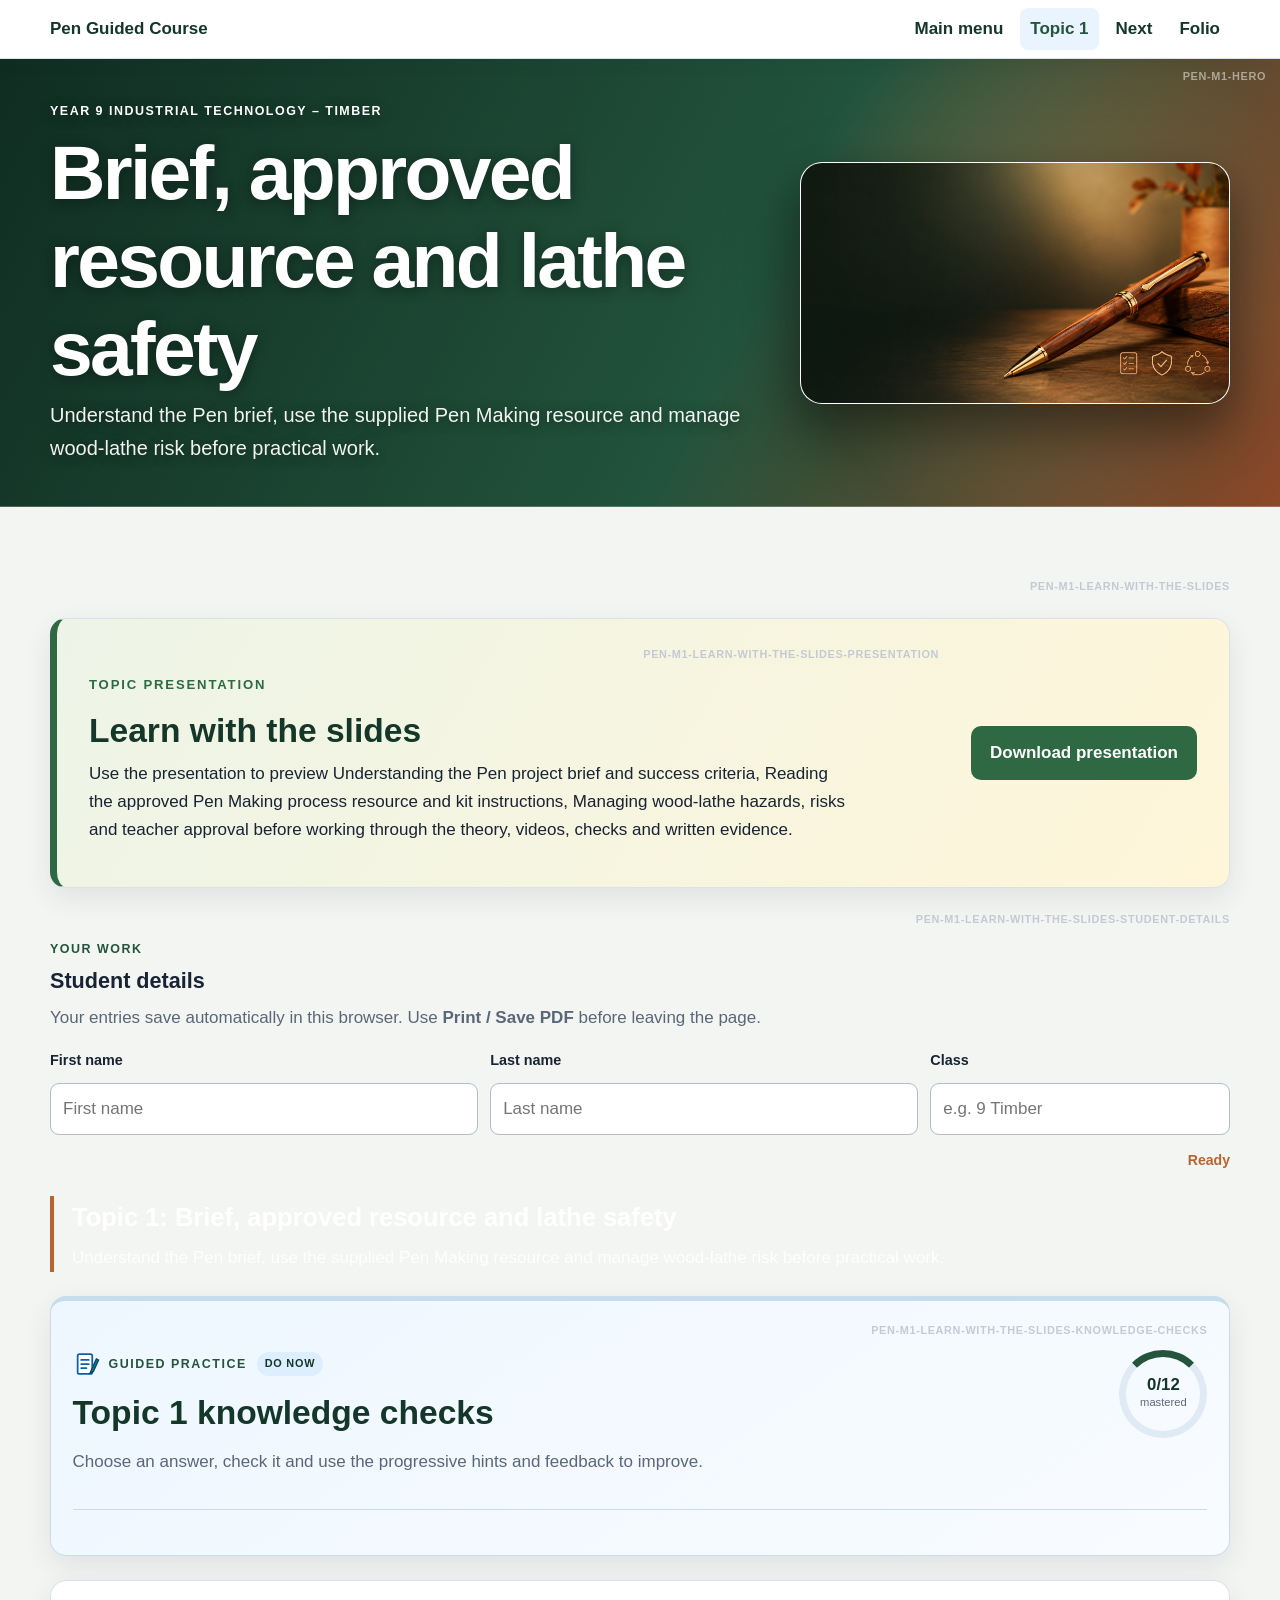
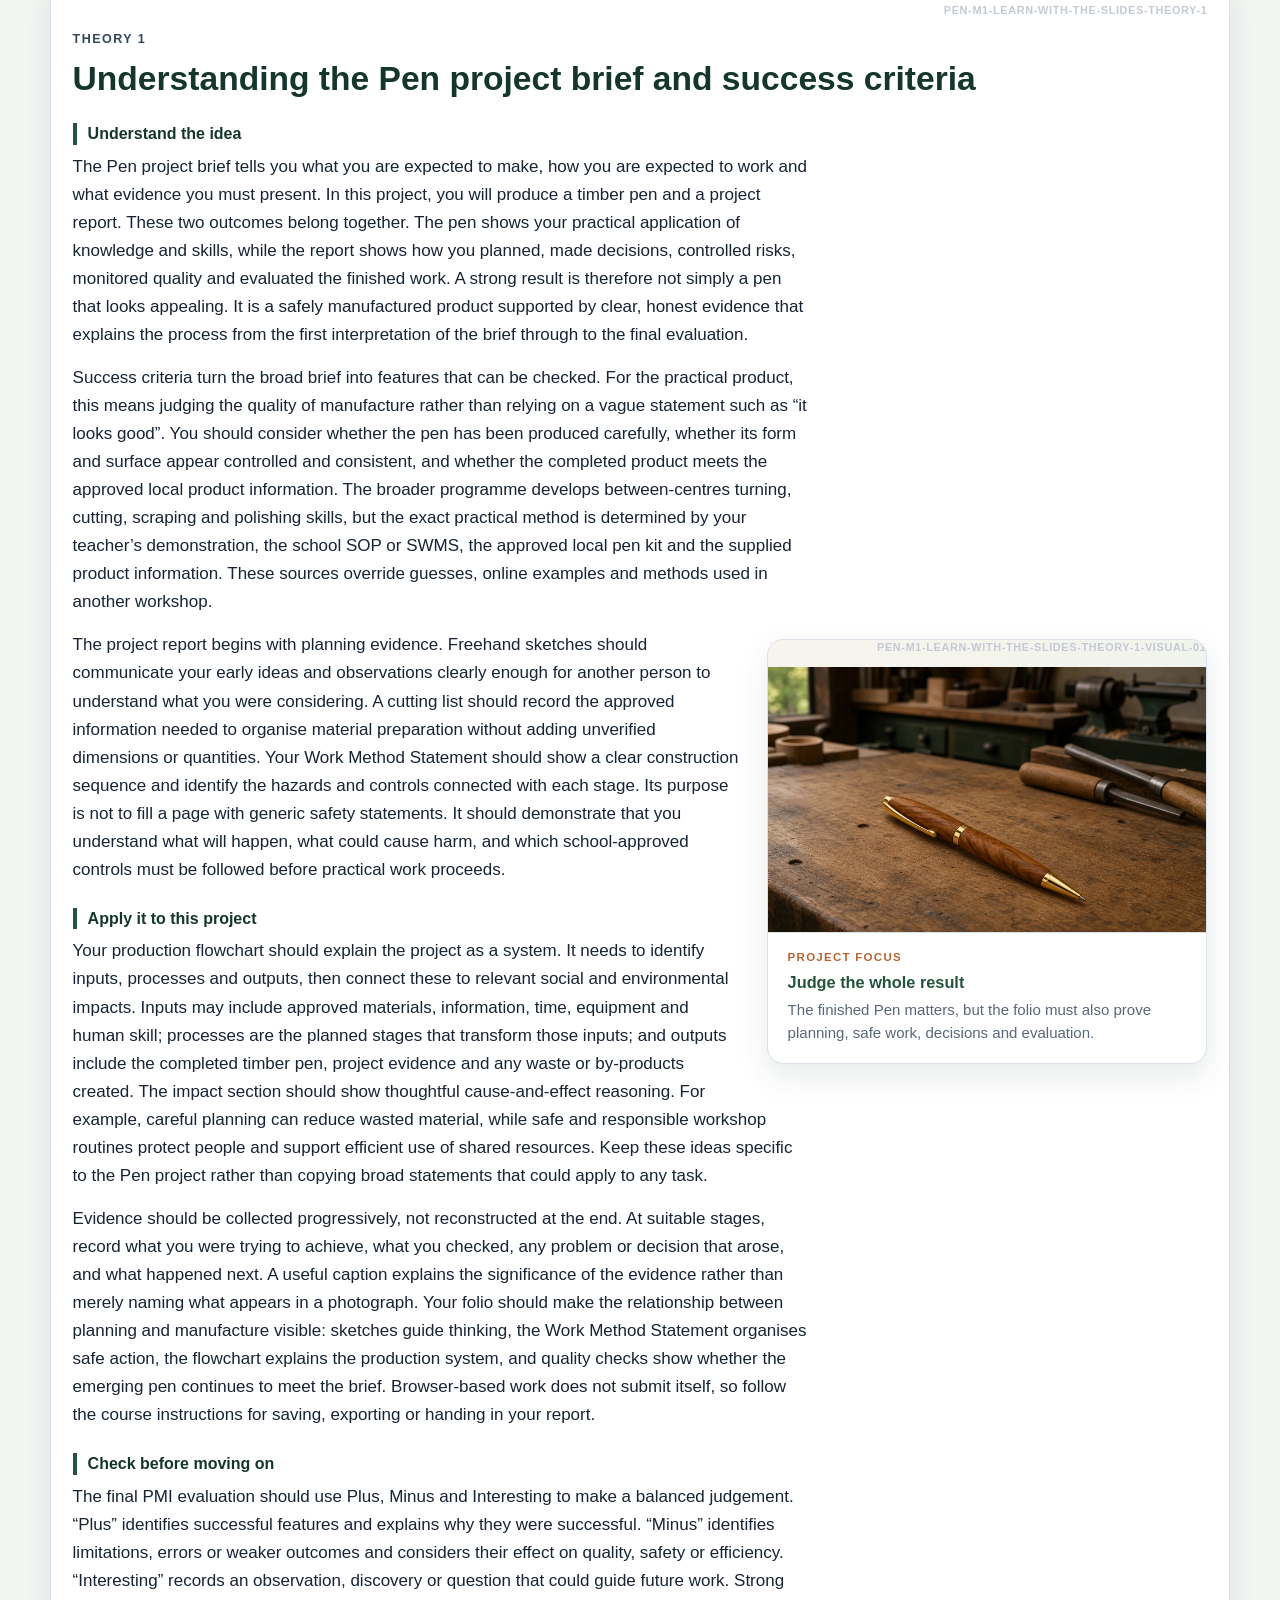
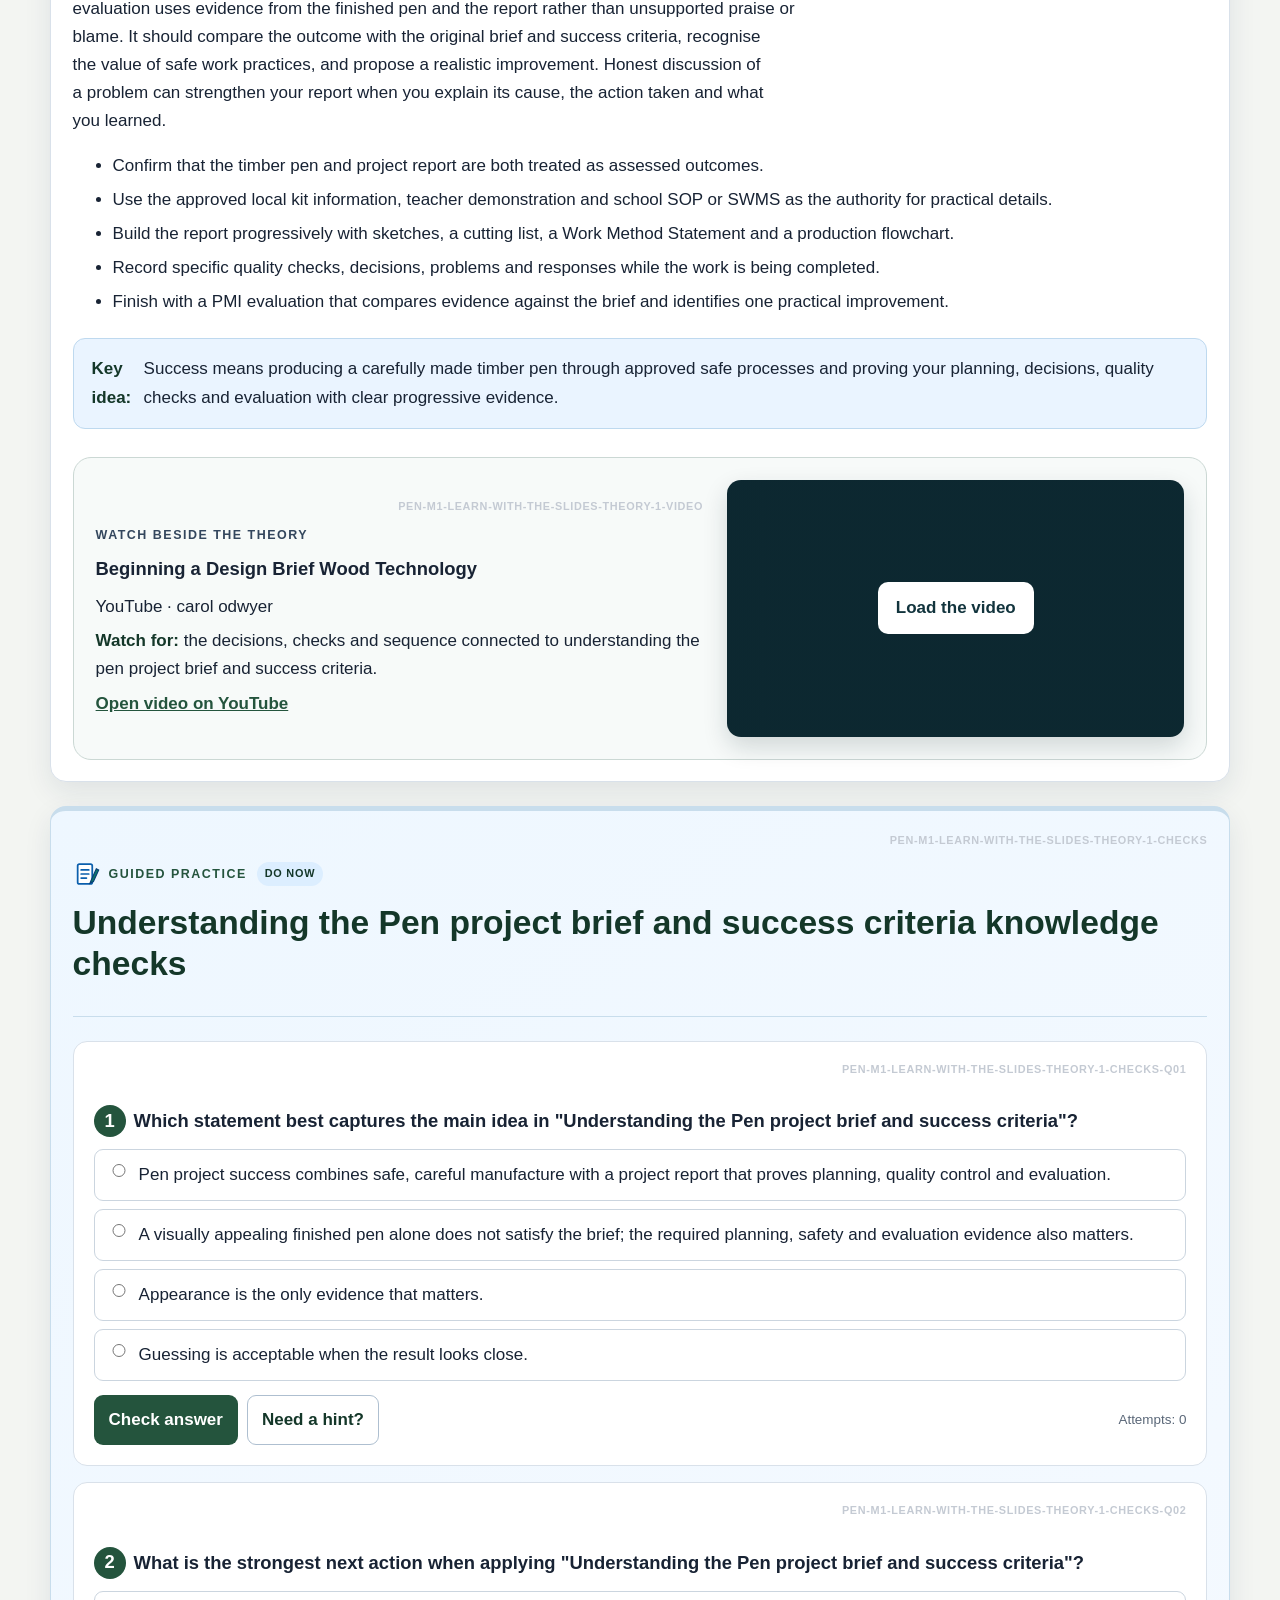
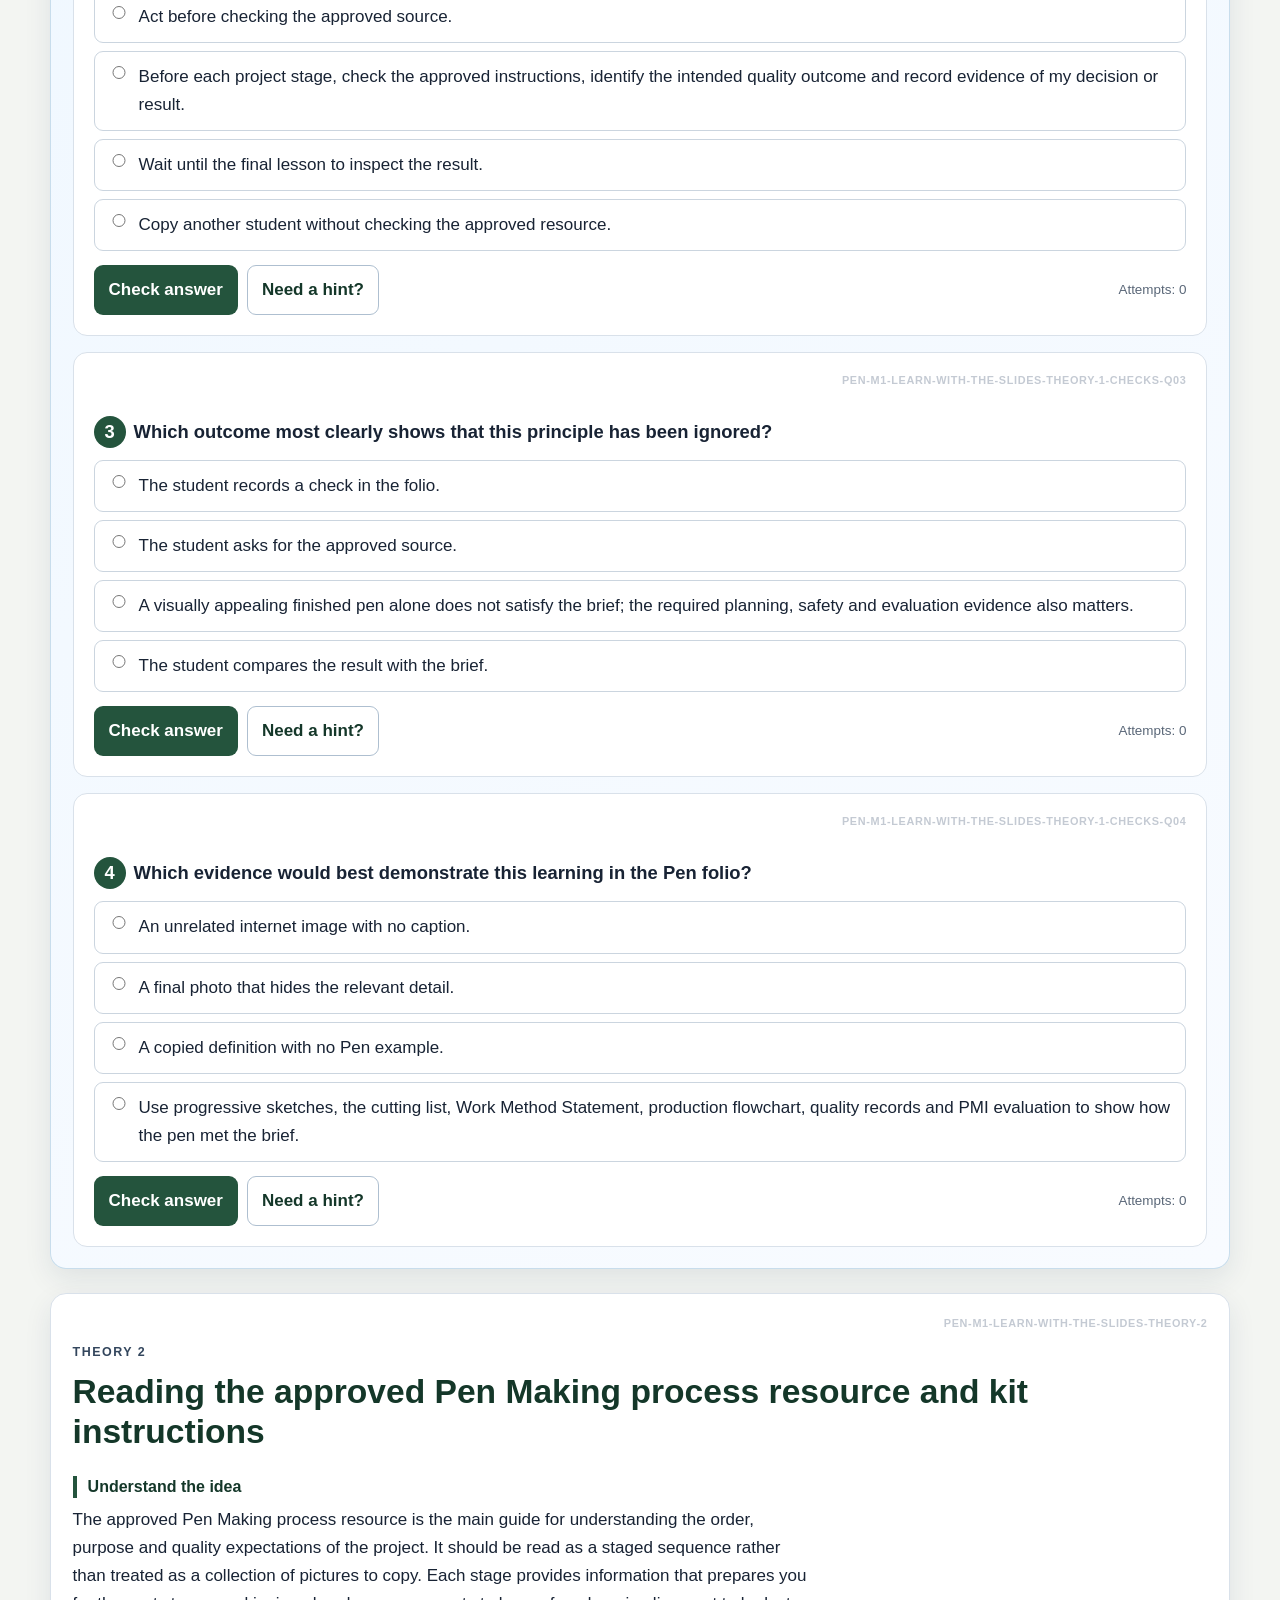
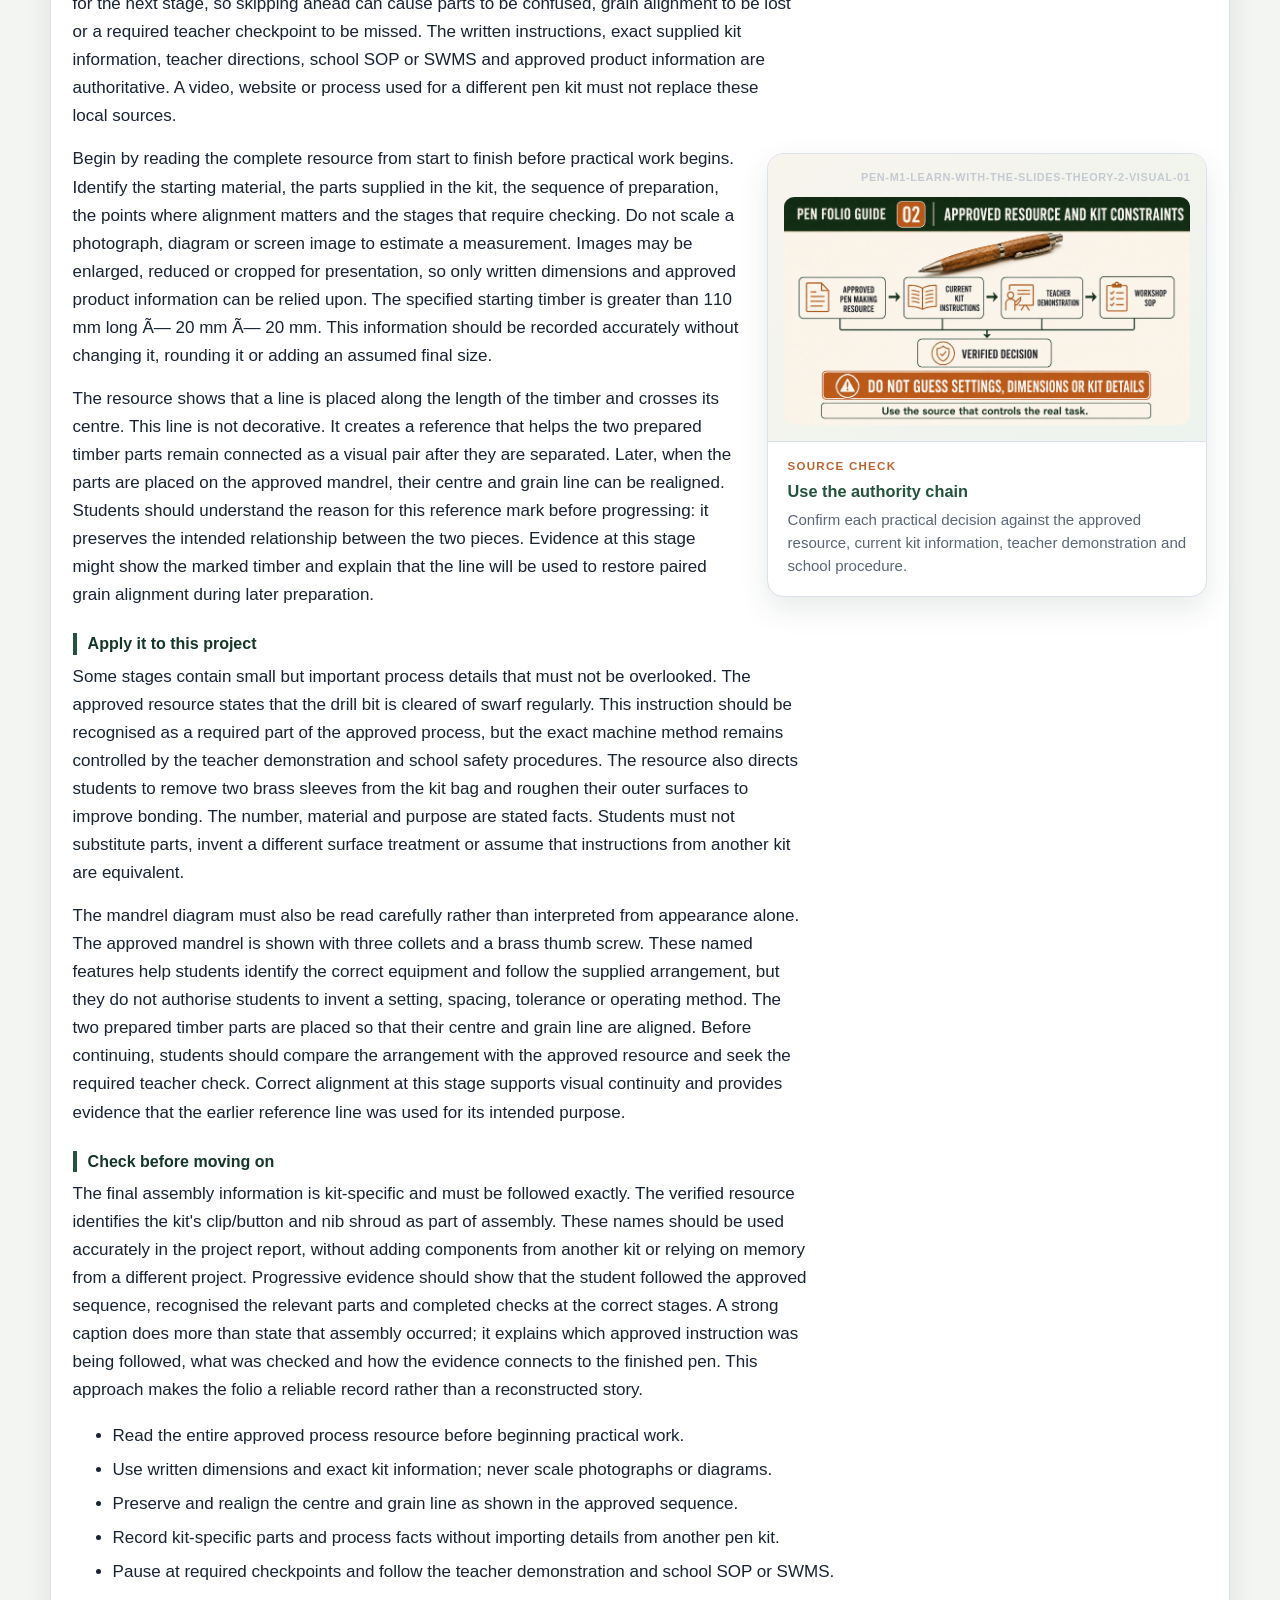
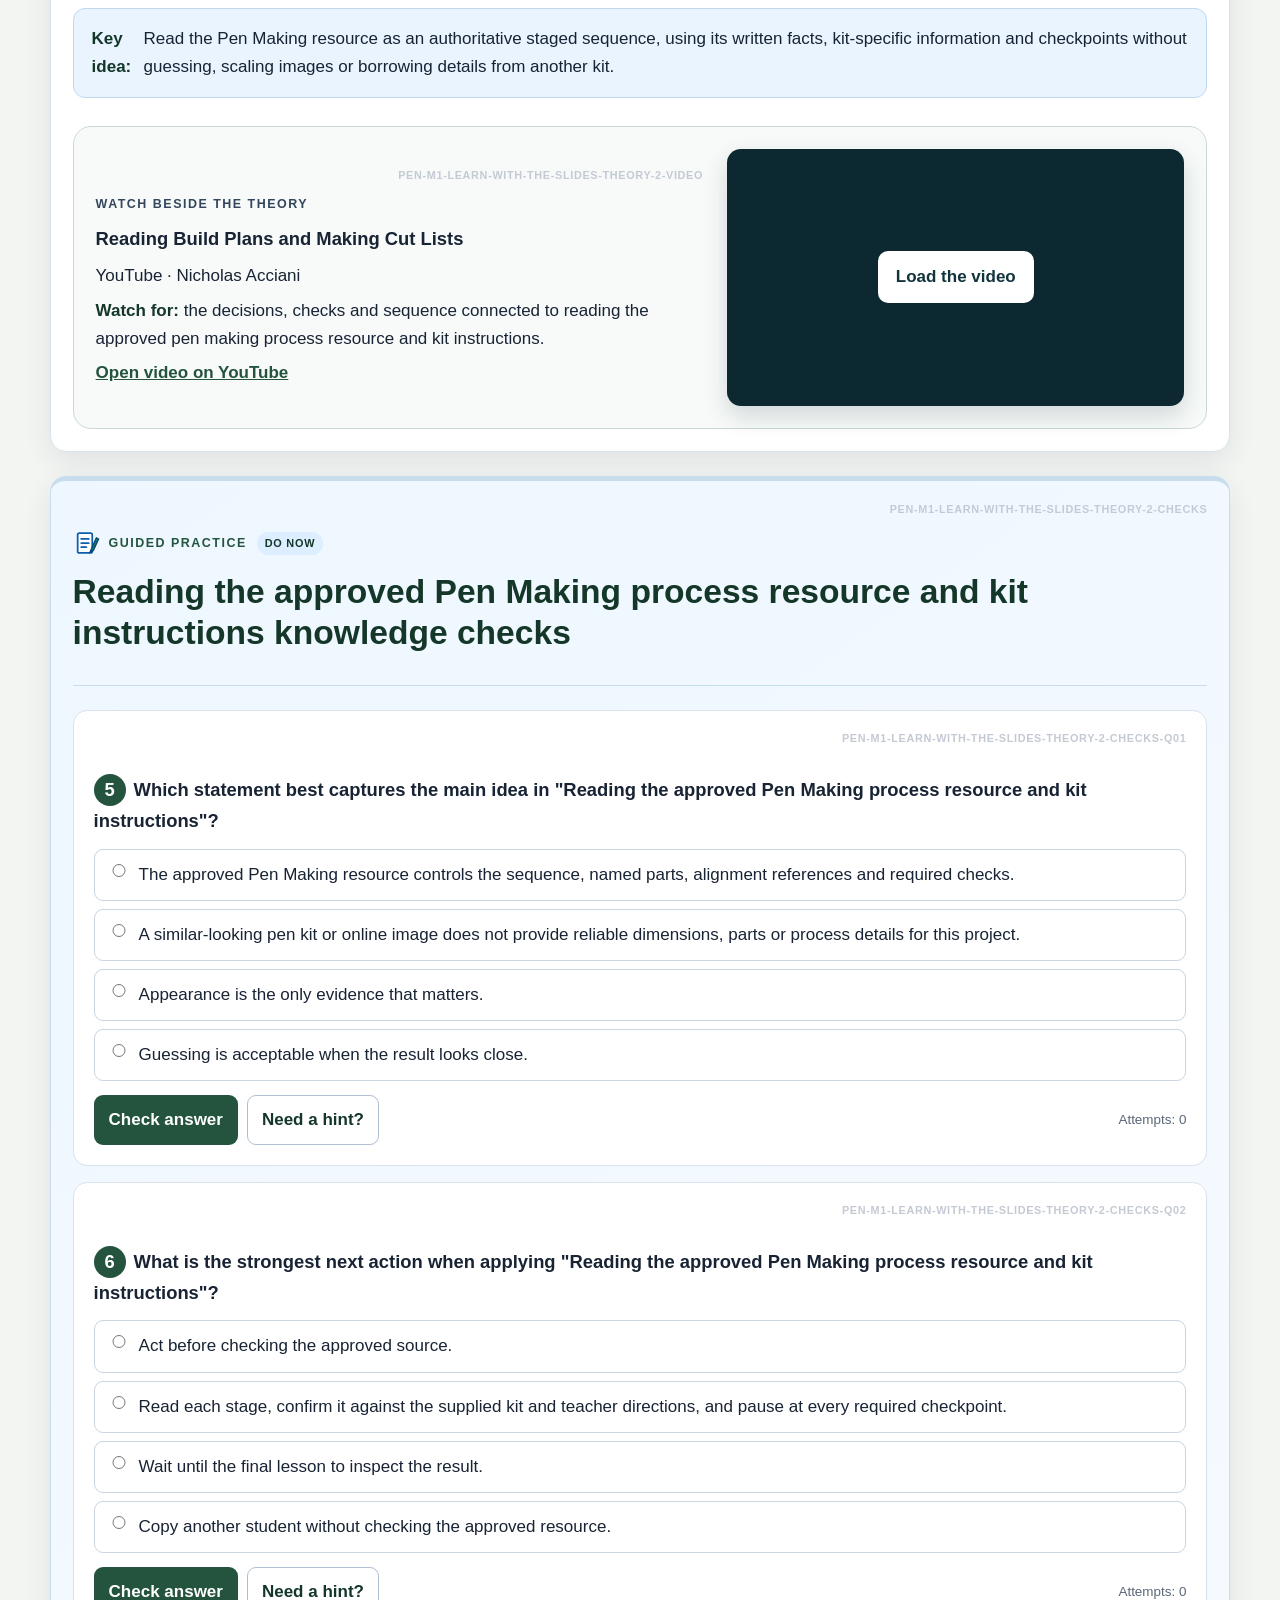
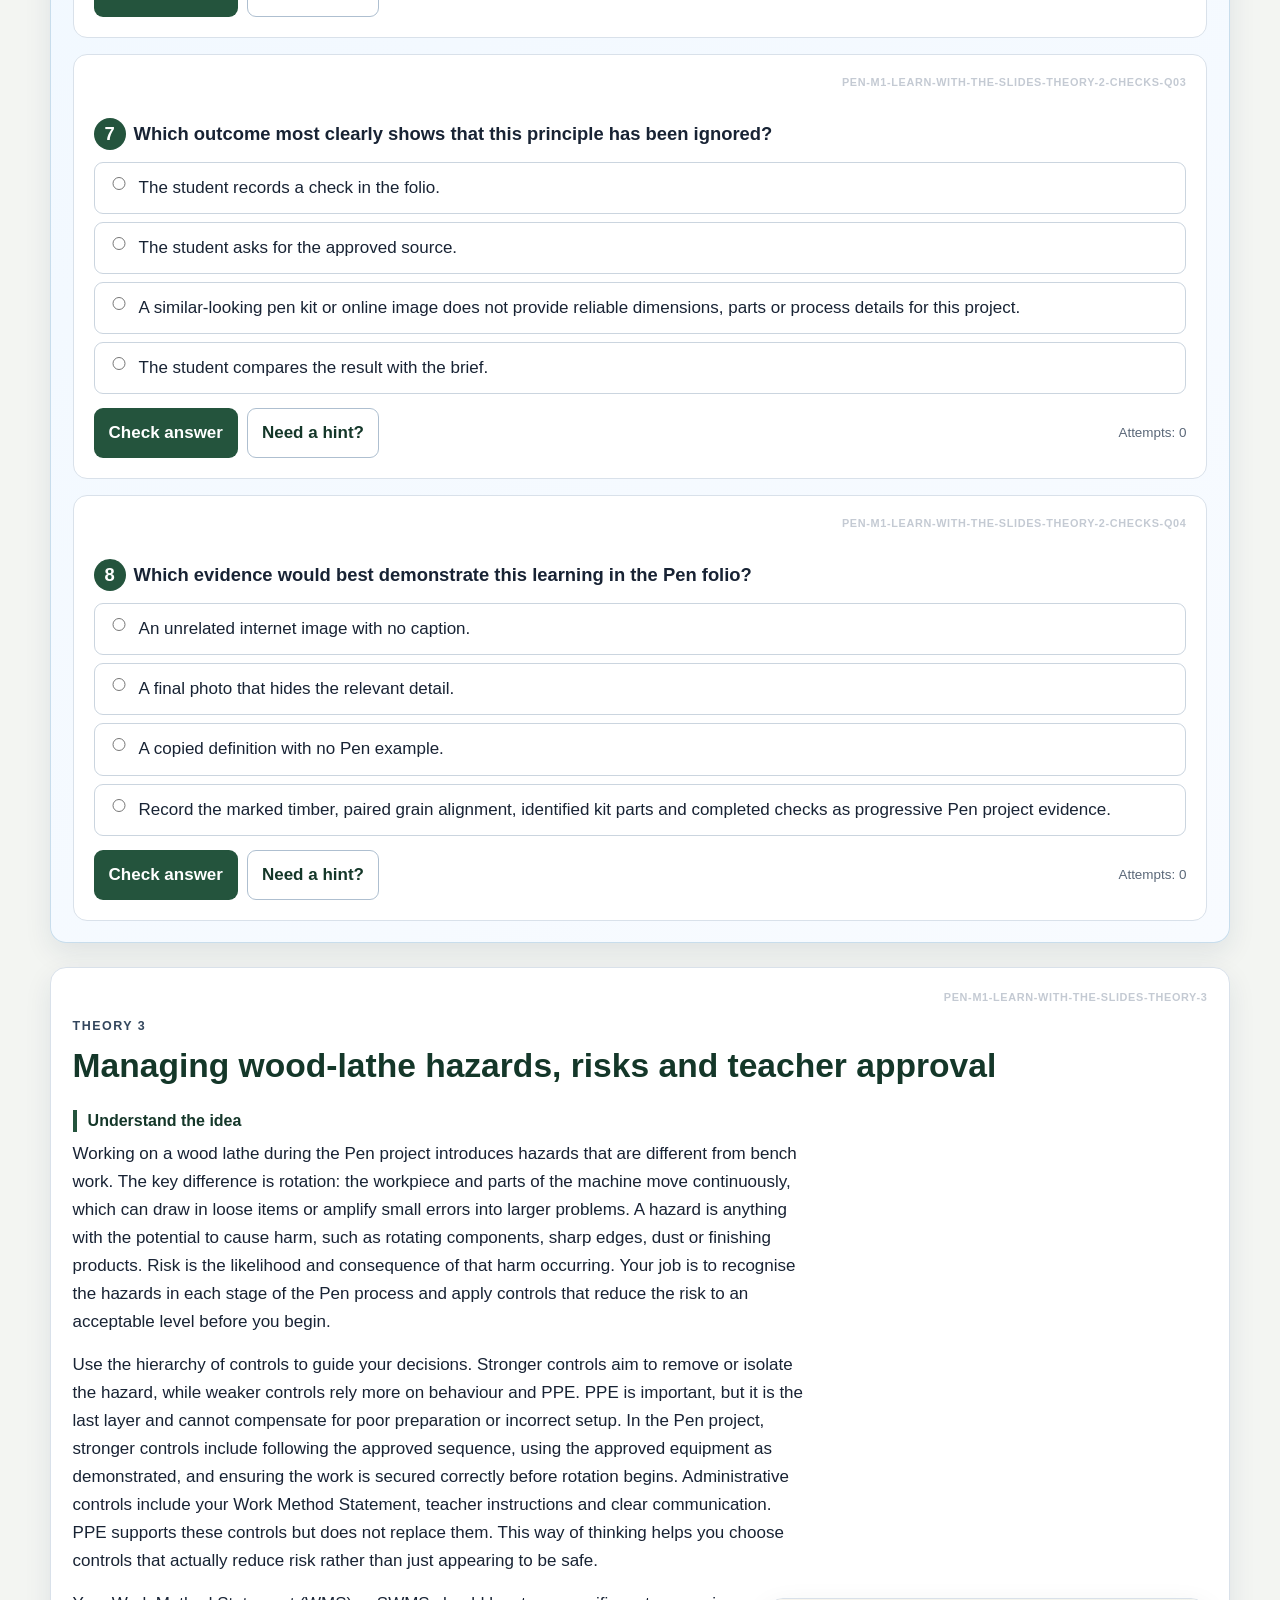
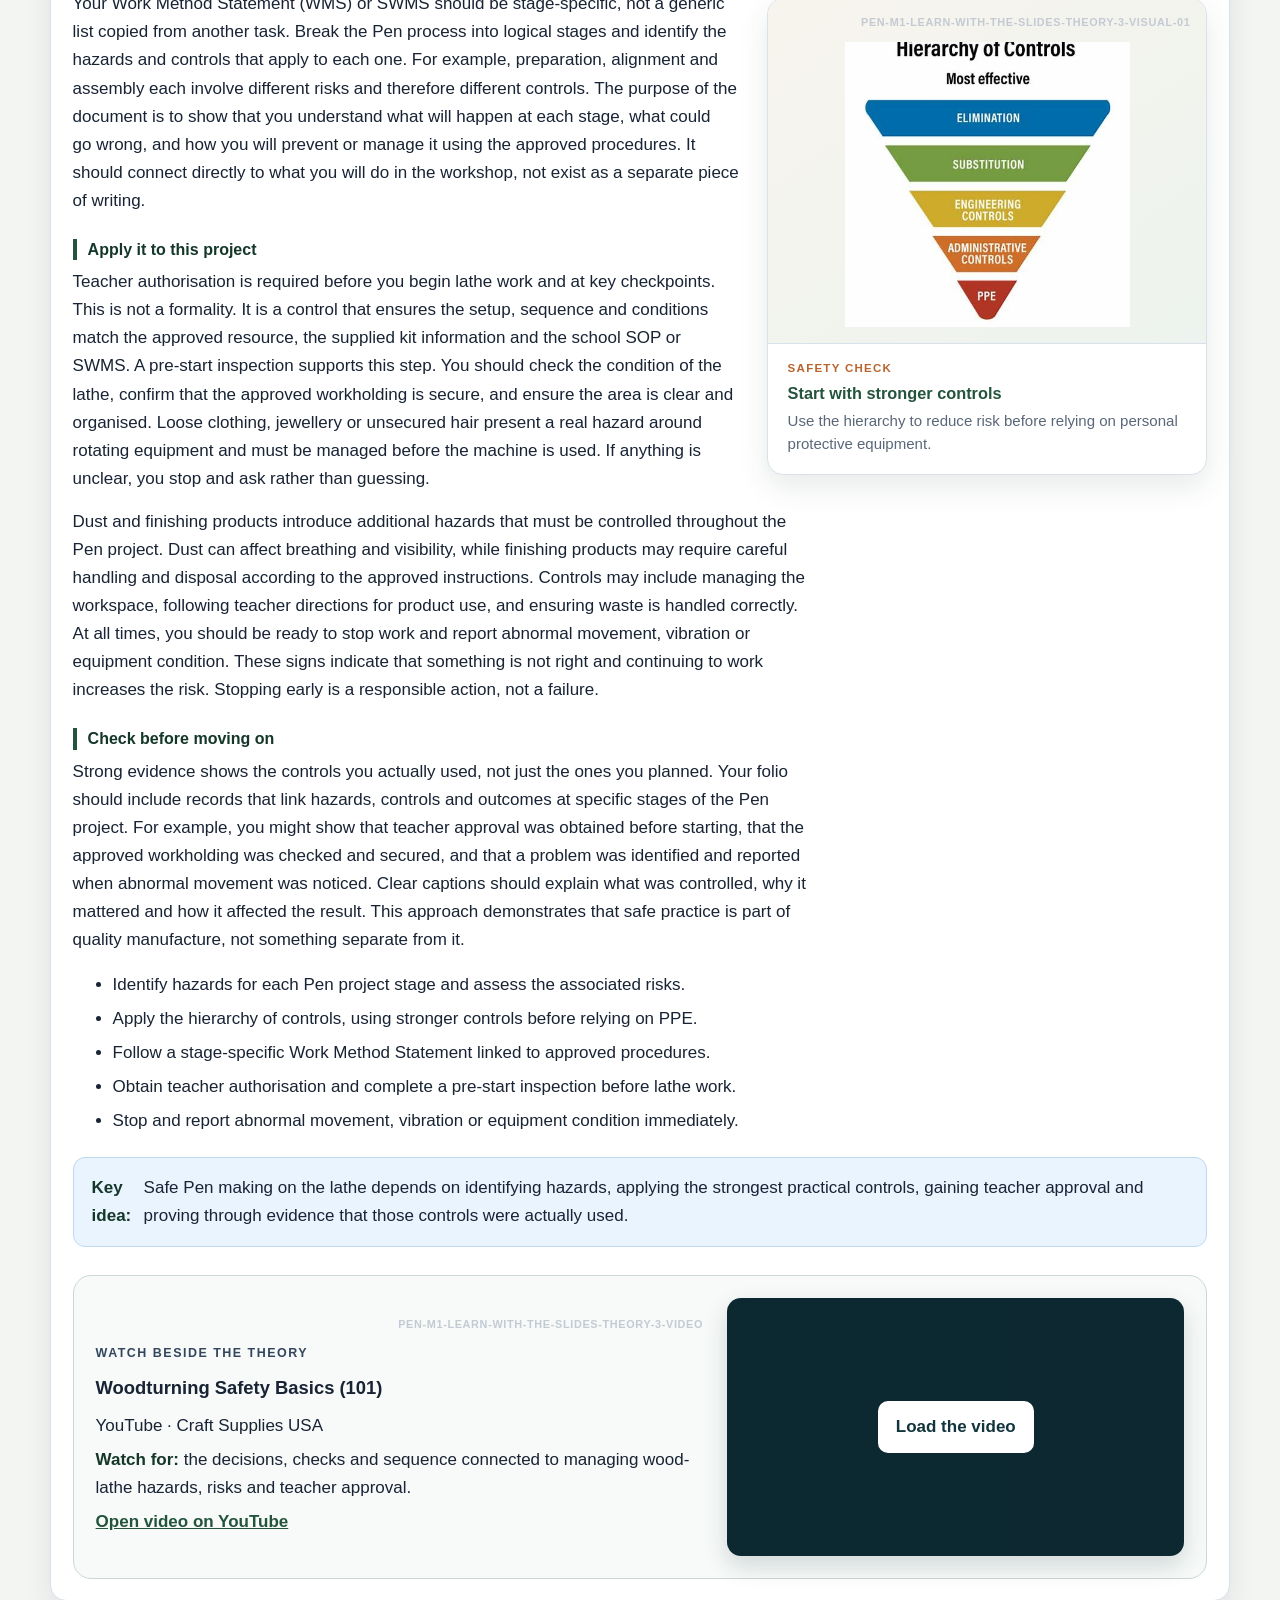
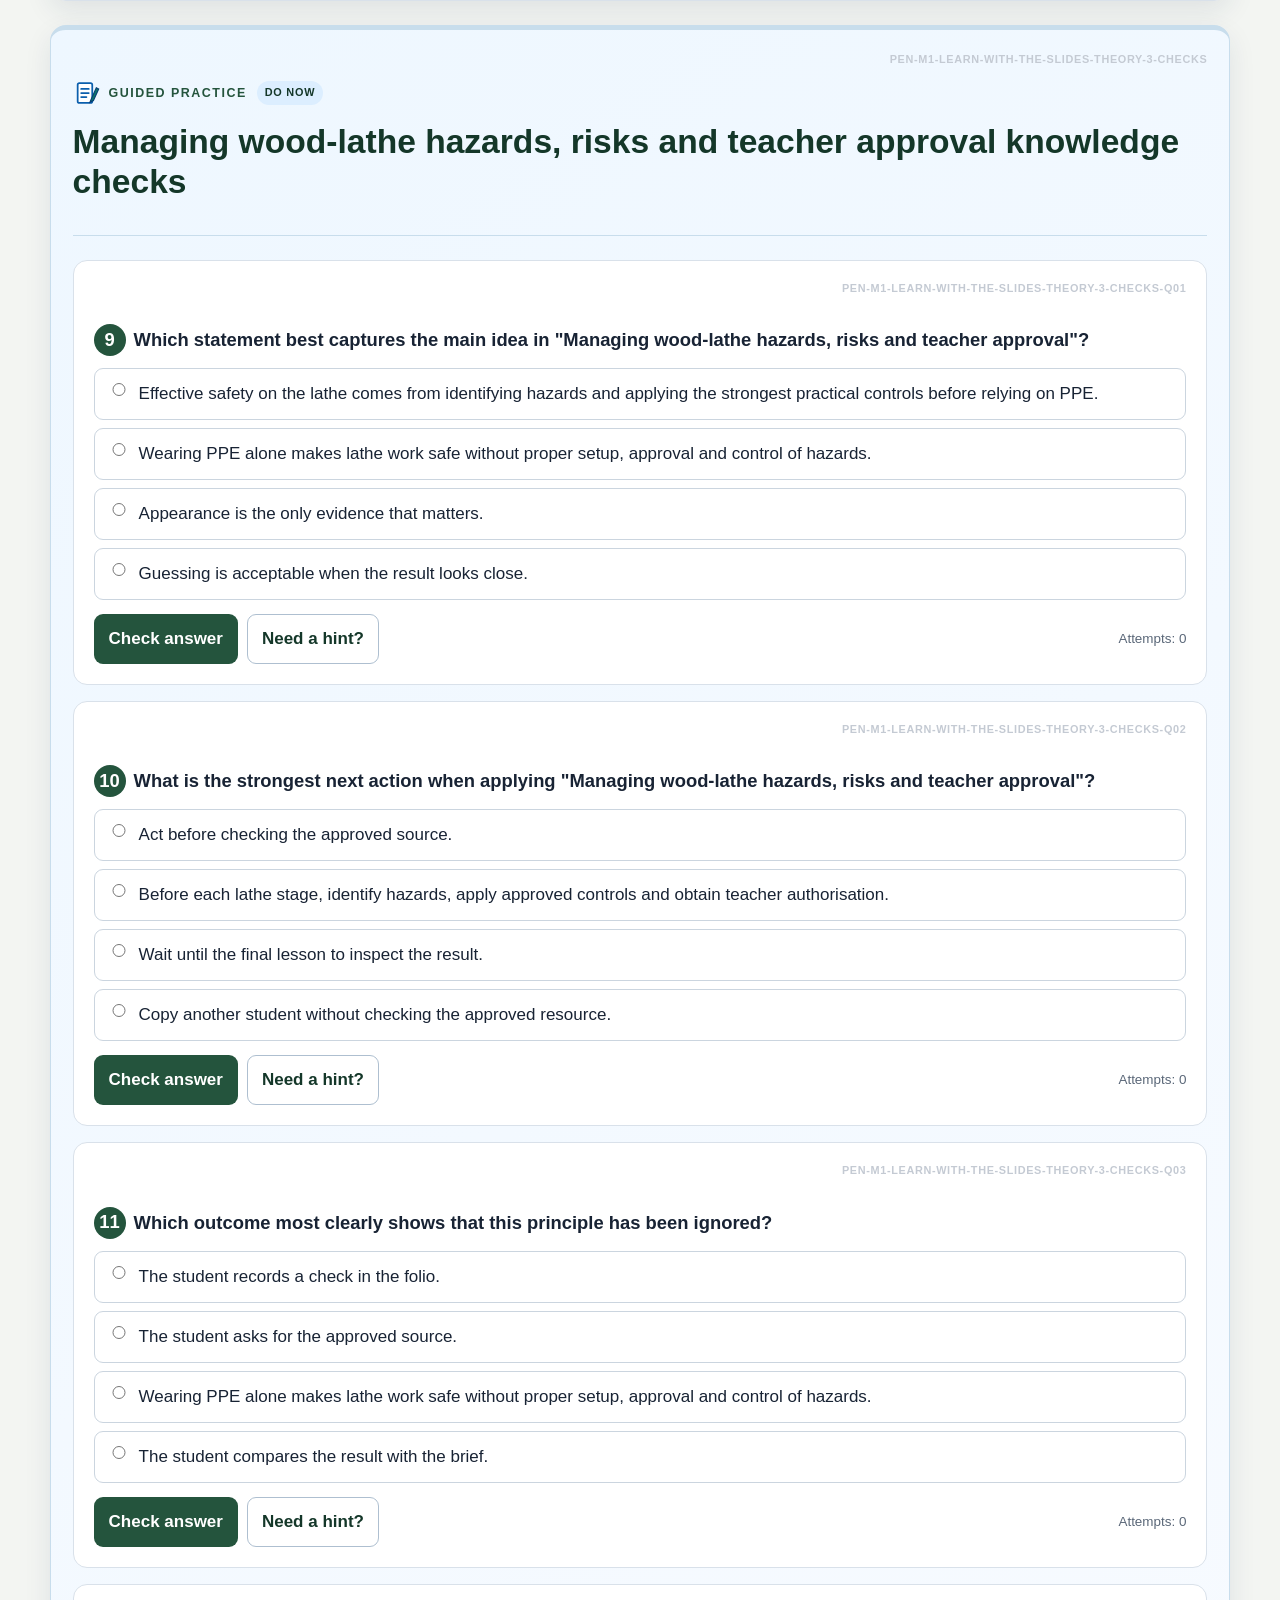
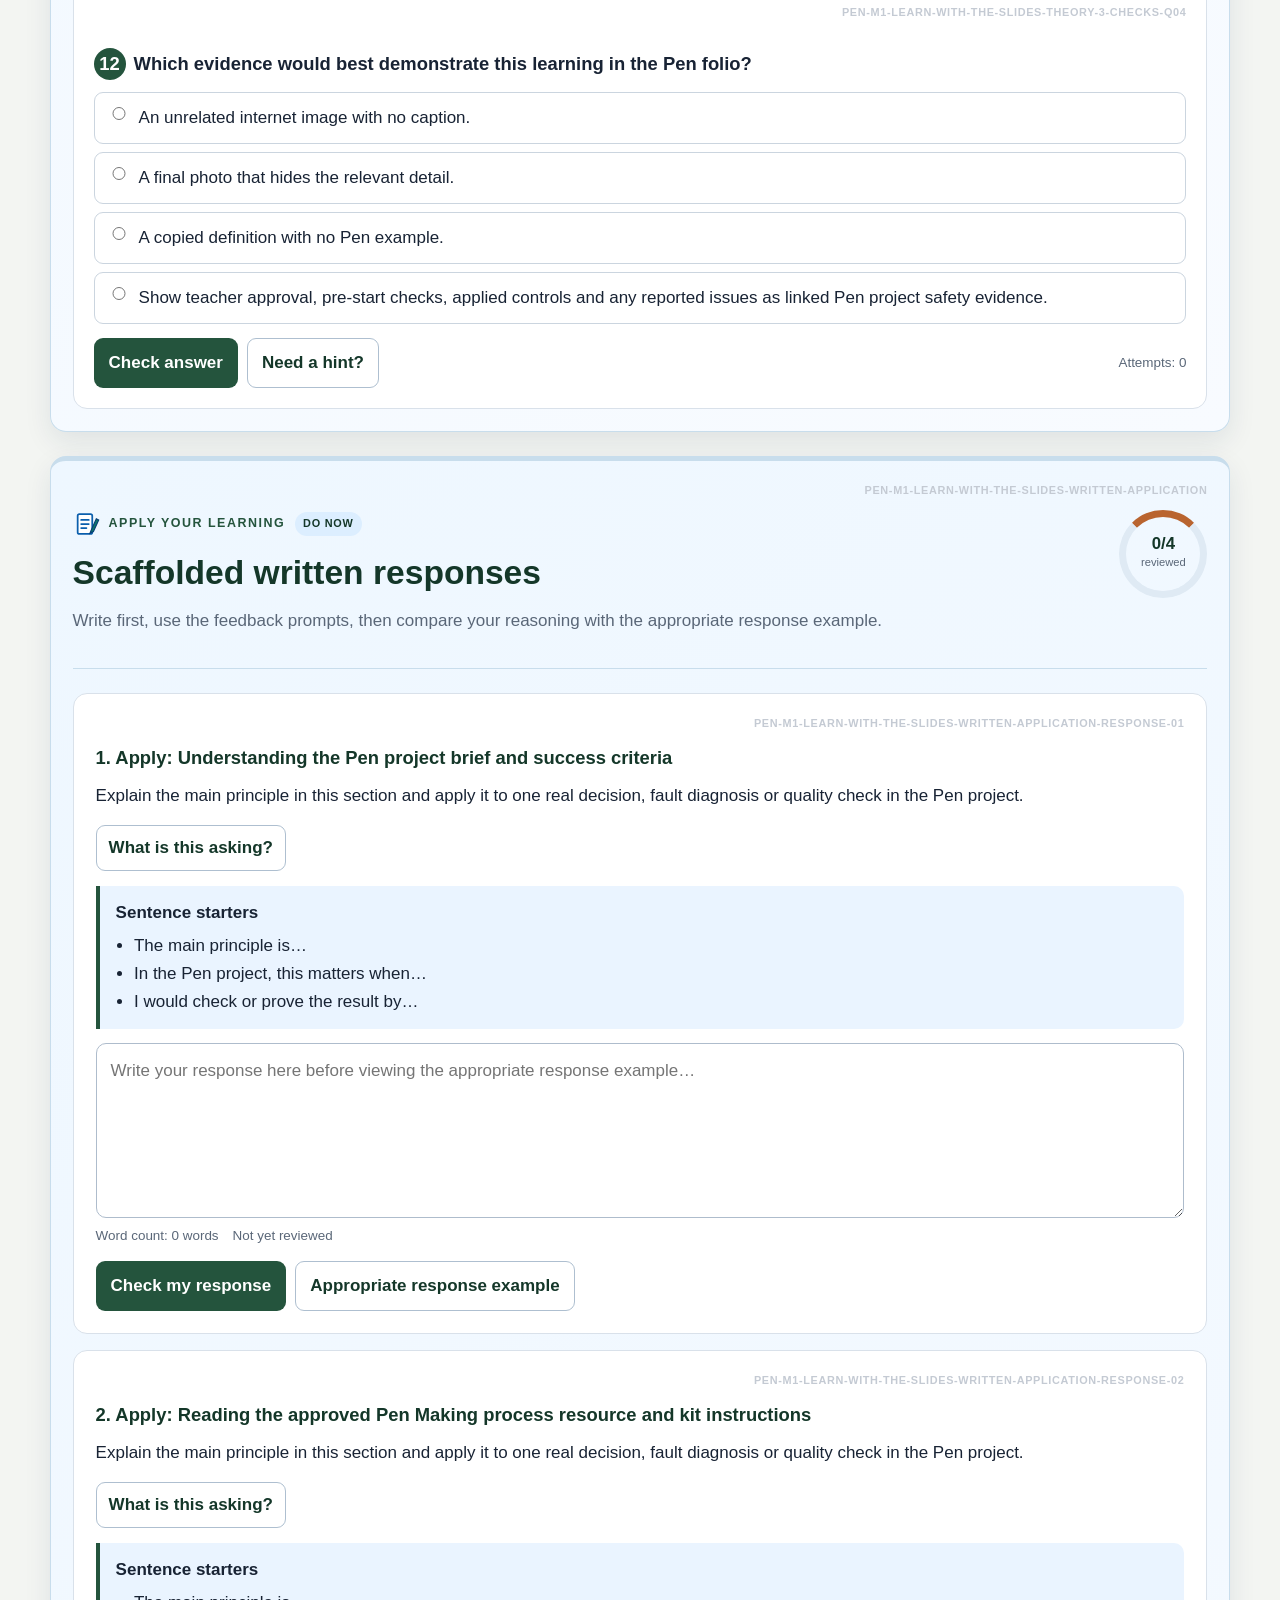
==== commit 1f4db5dc: "Add clickable section reference codes" ====
--- a/weeks1-2/index.html
+++ b/weeks1-2/index.html
@@ -9,6 +9,7 @@
   <link rel="stylesheet" href="../styles/timber-module-alignment.css?v=1">
 <link rel="stylesheet" href="../styles/timber-learning-package.css?v=1">
   <link rel="stylesheet" href="../mirror-module-flow.css?v=2">
+  <link rel="stylesheet" href="../section-reference.css">
 </head>
 <body>
   <a class="skip-link" href="#main-content">Skip to lesson</a>
@@ -82,4 +83,6 @@
   <script src="lesson-data.js"></script><script src="../scripts/lesson-engine.js"></script>
 <script src="../scripts/timber-learning-package.js?v=1"></script>
 <script src="../mirror-module-flow.js?v=2"></script>
+  <script src="../vendor/html2canvas.min.js"></script>
+  <script src="../section-reference.js" data-site-code="PEN"></script>
 </body></html>
--- a/section-reference.css
+++ b/section-reference.css
@@ -0,0 +1,72 @@
+.section-reference {
+  display: block;
+  max-width: 100%;
+  min-width: 0;
+  width: auto;
+  margin: 0 0 12px auto;
+  color: #c4cad3;
+  font-size: 0.68rem;
+  font-weight: 700;
+  letter-spacing: 0.06em;
+  line-height: 1.4;
+  text-decoration: none;
+  text-align: right;
+  text-transform: uppercase;
+  overflow-wrap: anywhere;
+}
+
+.section-reference-overlay-target {
+  position: relative;
+}
+
+.section-reference-layout-safe {
+  min-width: 0;
+  overflow-wrap: anywhere;
+}
+
+.section-reference--overlay {
+  margin: 0;
+  position: absolute;
+  right: 14px;
+  top: 10px;
+  z-index: 6;
+}
+
+.section-reference--on-dark {
+  color: rgba(255, 255, 255, 0.5);
+}
+
+.section-reference--on-dark:hover,
+.section-reference--on-dark:focus-visible {
+  color: rgba(255, 255, 255, 0.92);
+}
+
+.section-reference:hover,
+.section-reference:focus-visible {
+  color: #0757a0;
+  text-decoration: underline;
+  text-underline-offset: 3px;
+}
+
+.section-reference:focus-visible {
+  outline: 2px solid #0757a0;
+  outline-offset: 3px;
+  border-radius: 2px;
+}
+
+.section-reference.is-copied {
+  color: #667085;
+}
+
+.section-reference.is-capturing,
+.section-reference.is-capturing:focus-visible {
+  color: #c4cad3;
+  outline: none;
+  text-decoration: none;
+}
+
+@media print {
+  .section-reference {
+    display: none;
+  }
+}
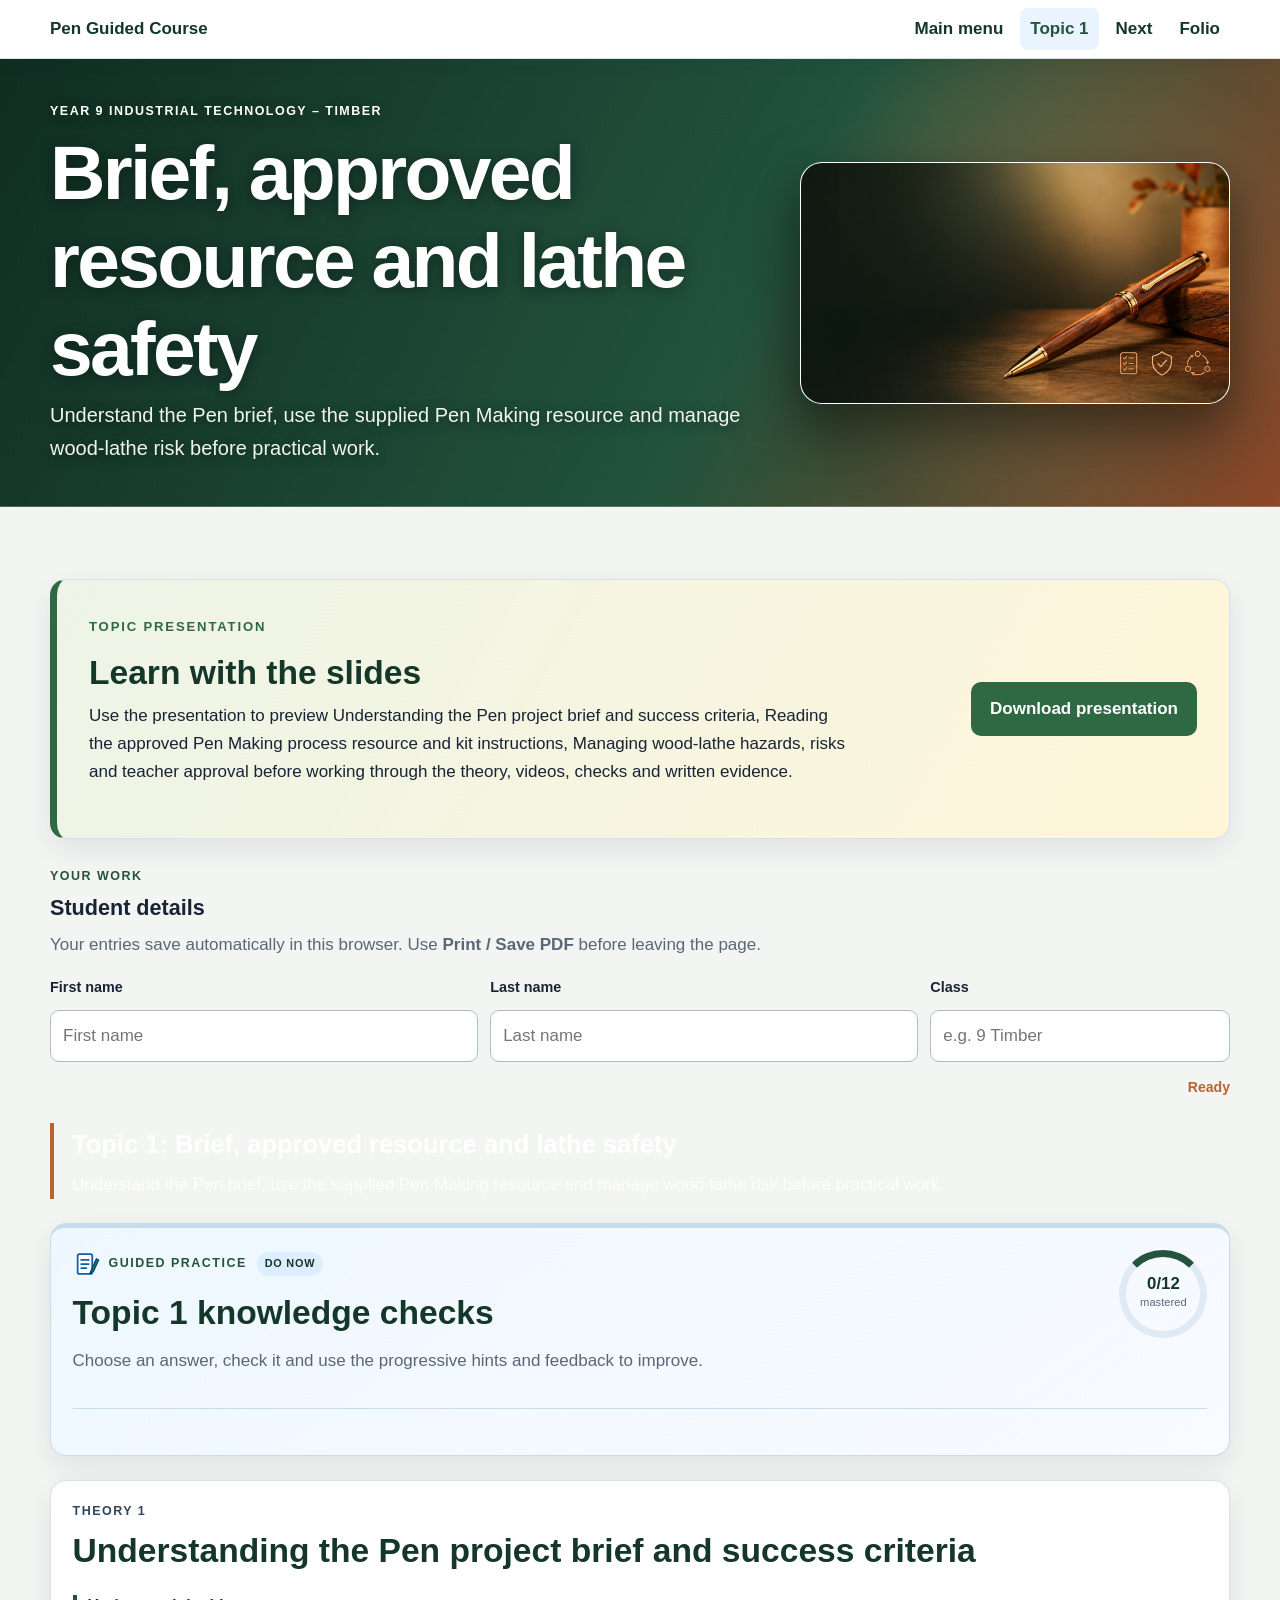
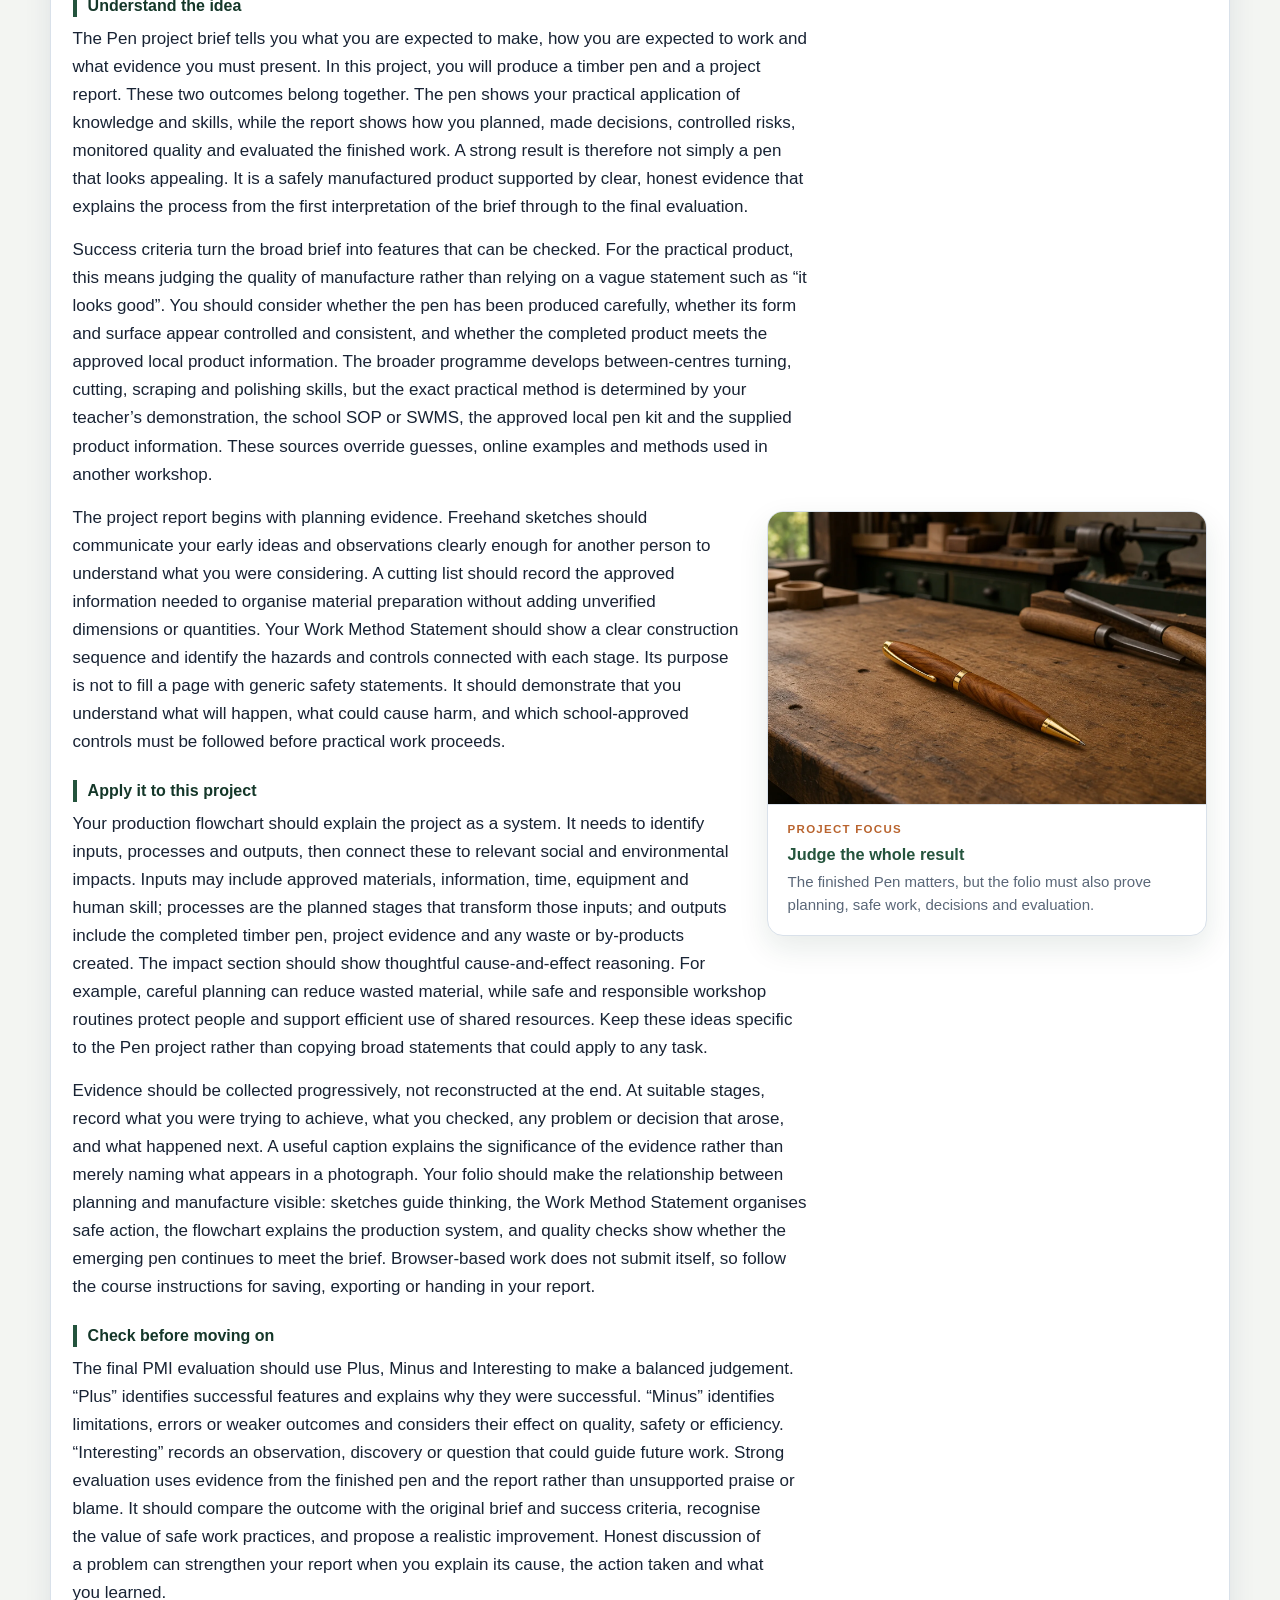
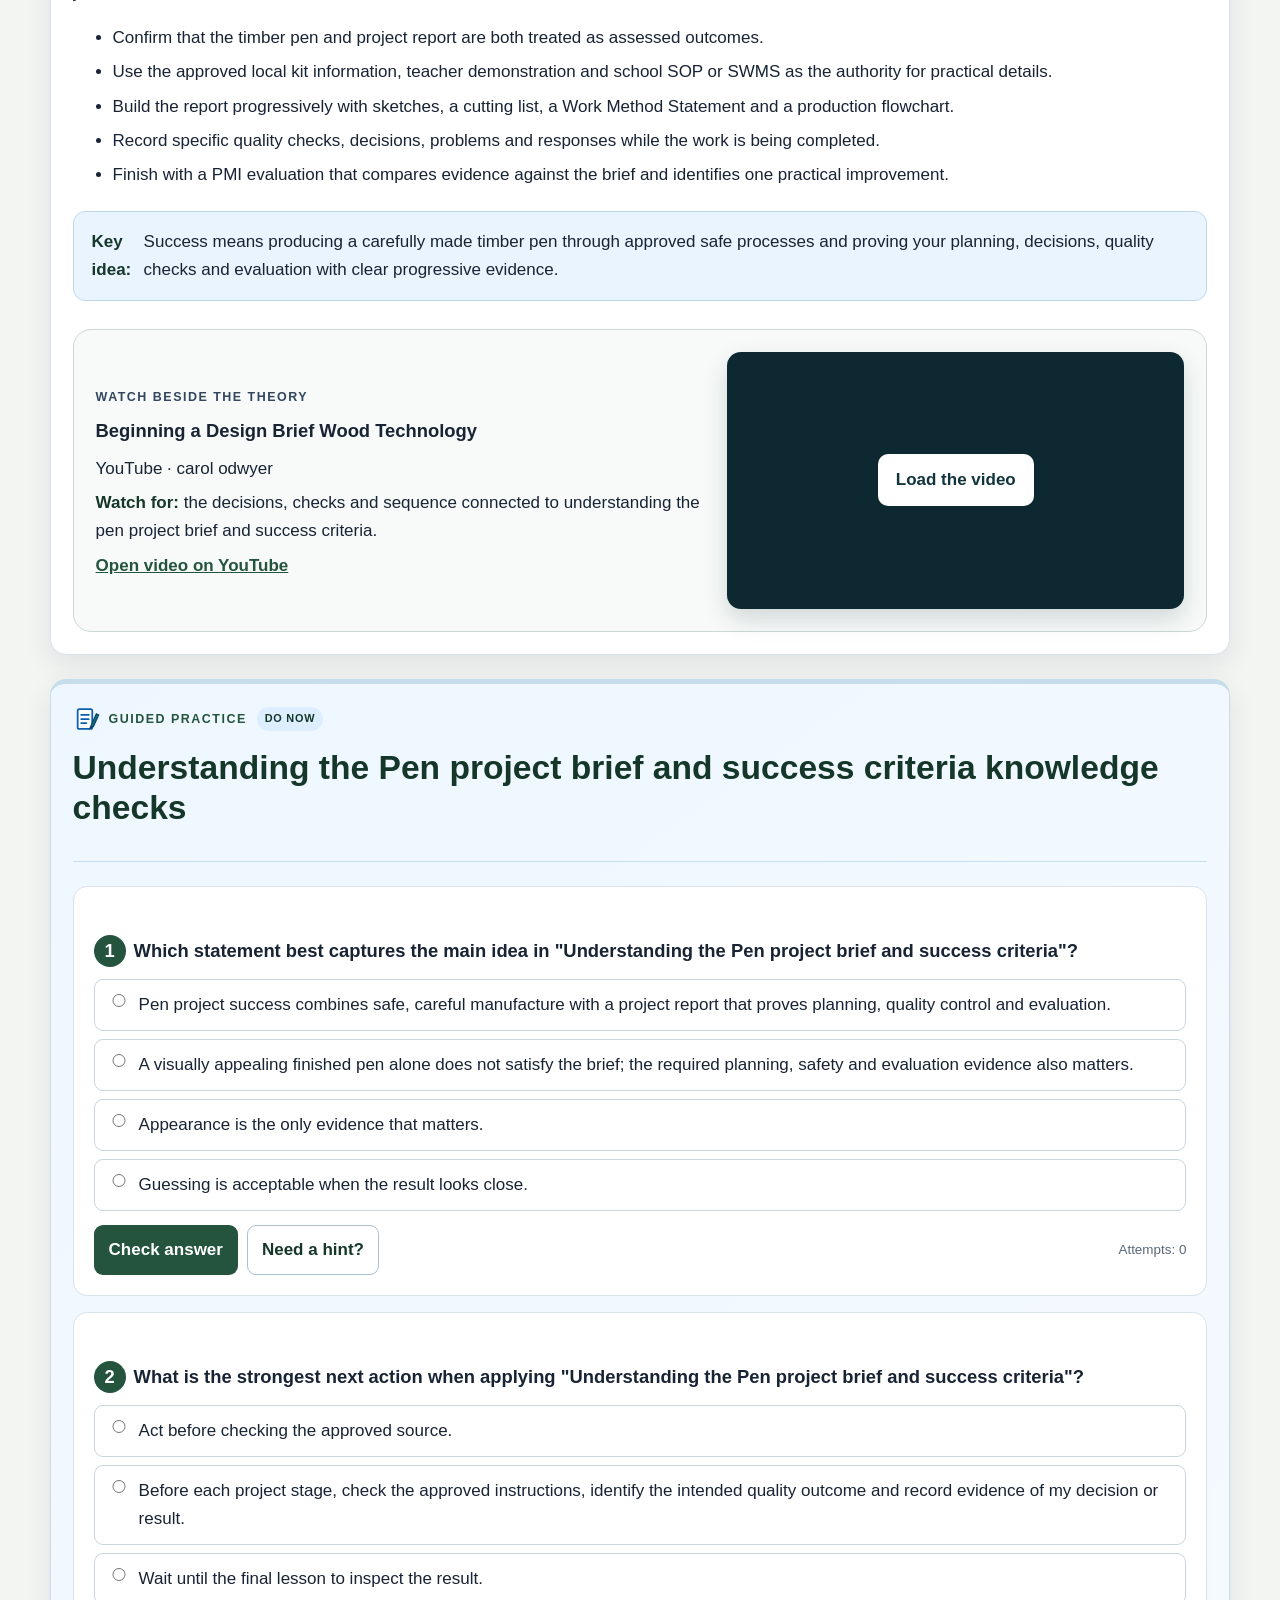
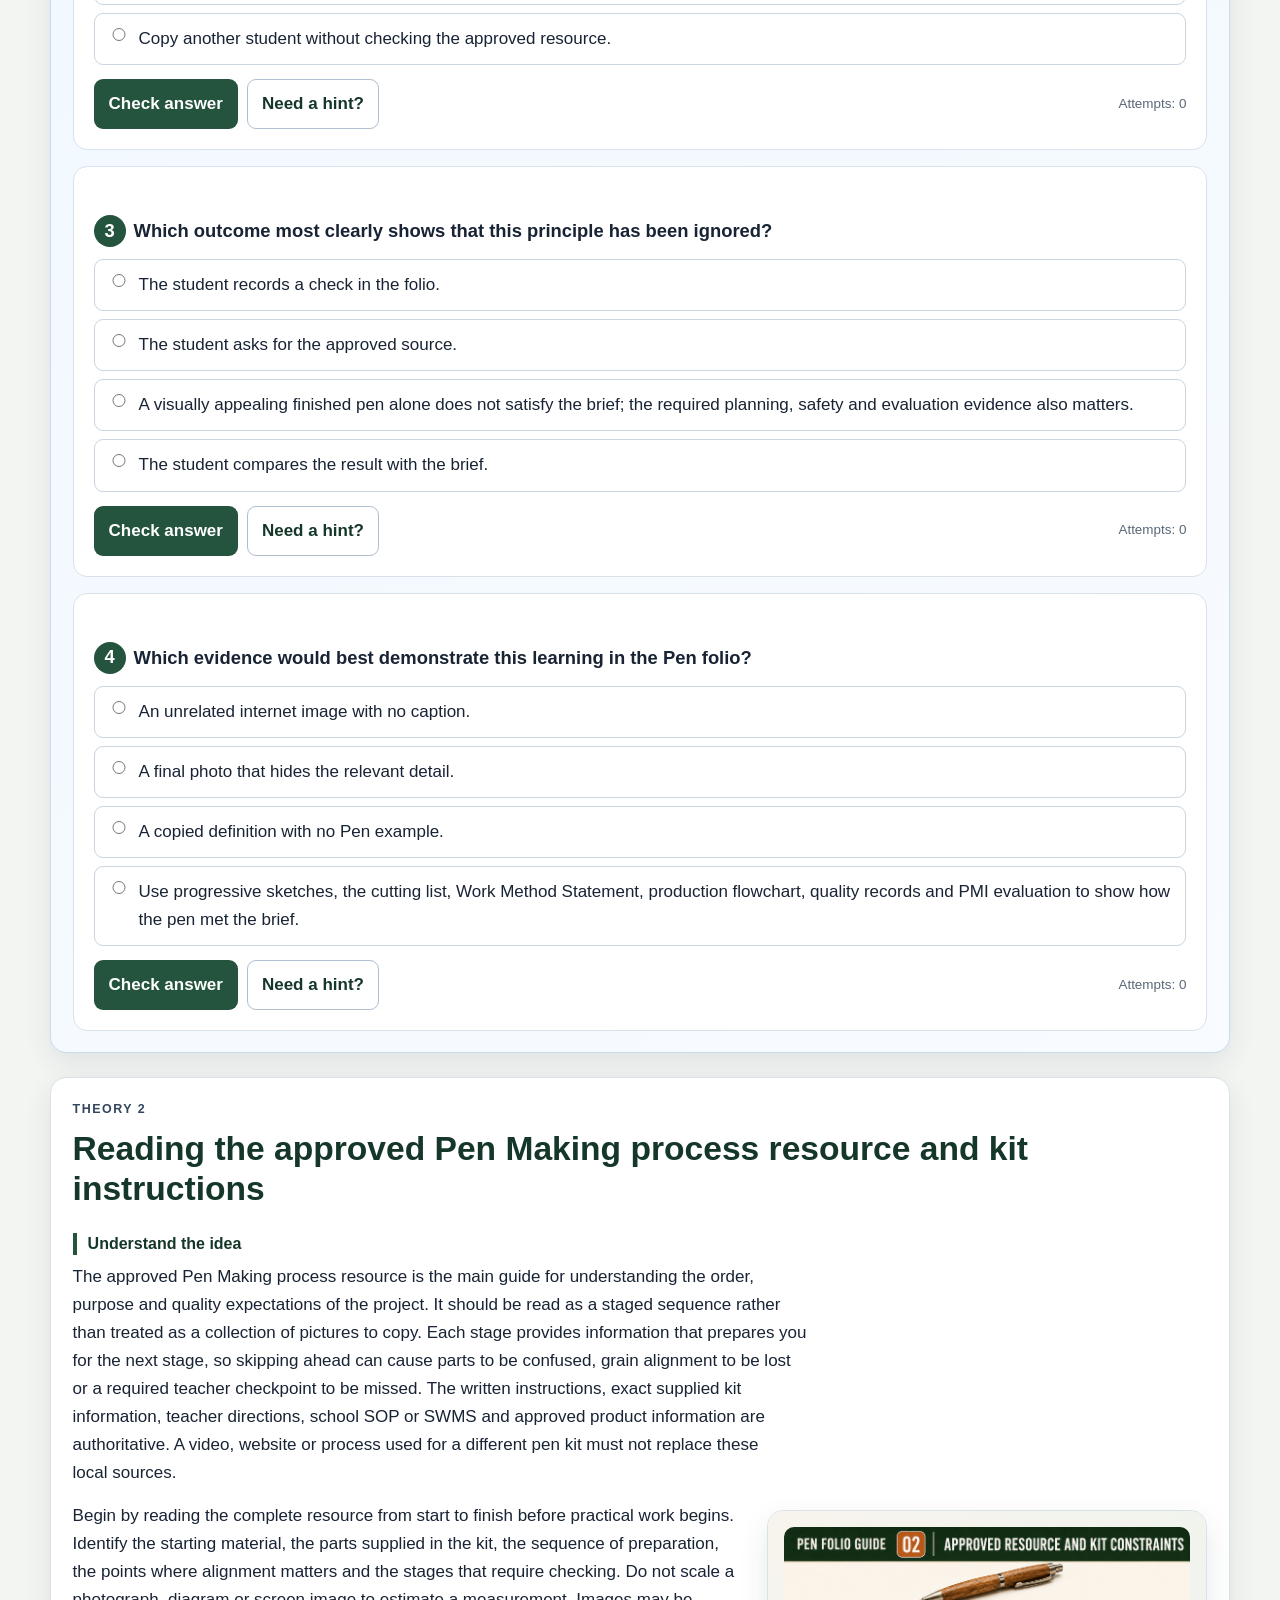
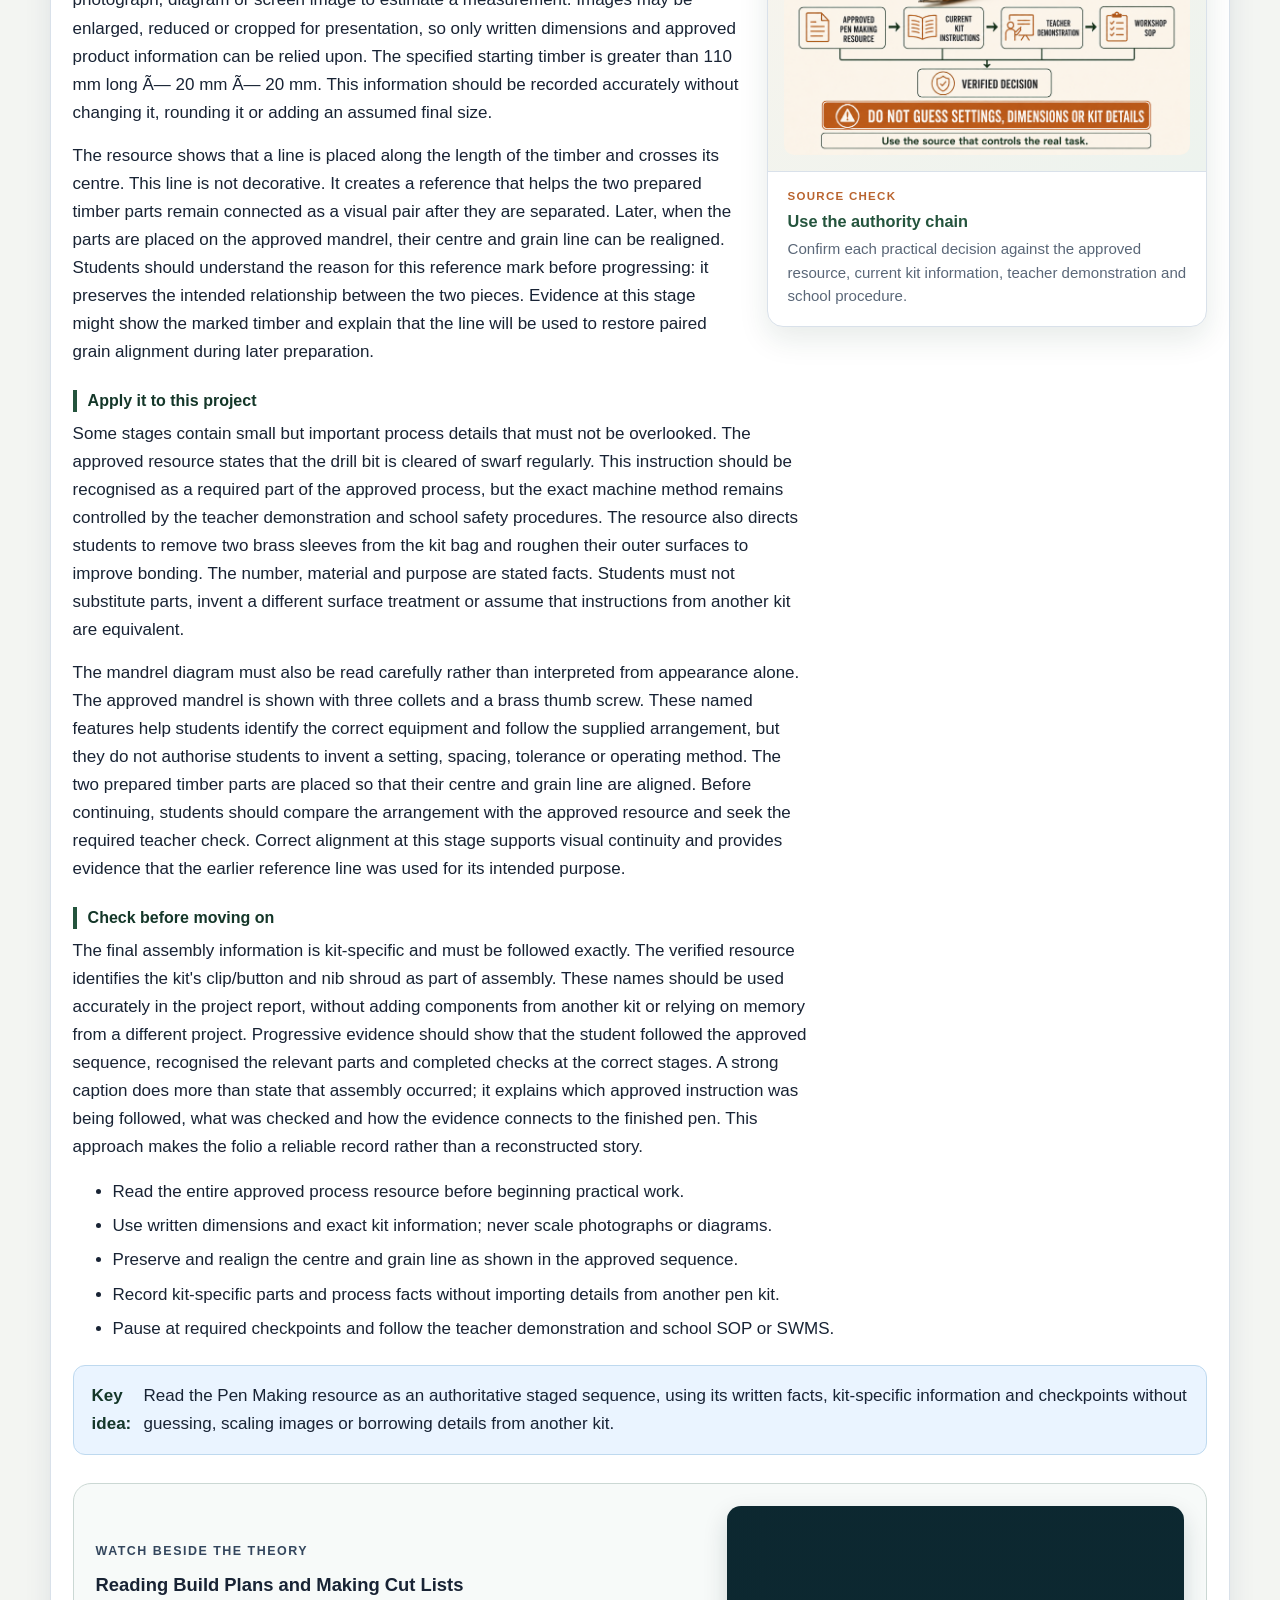
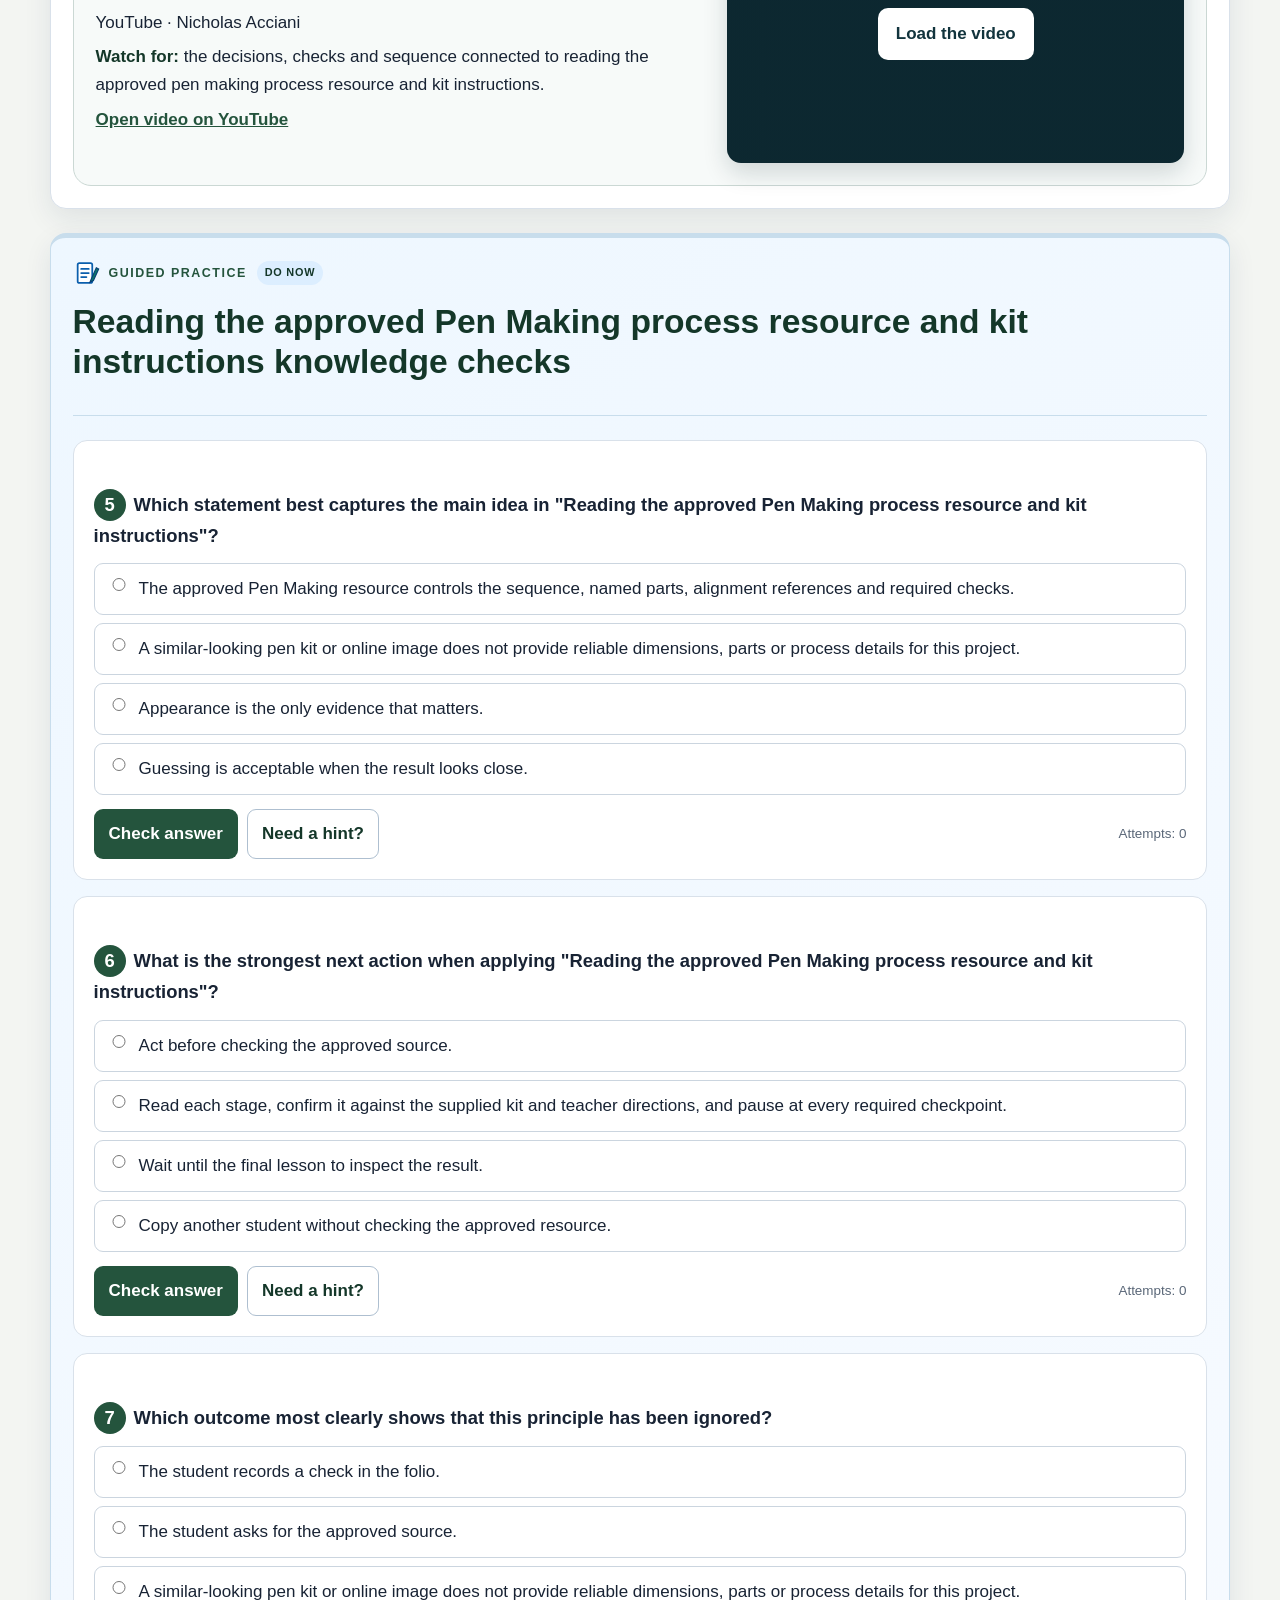
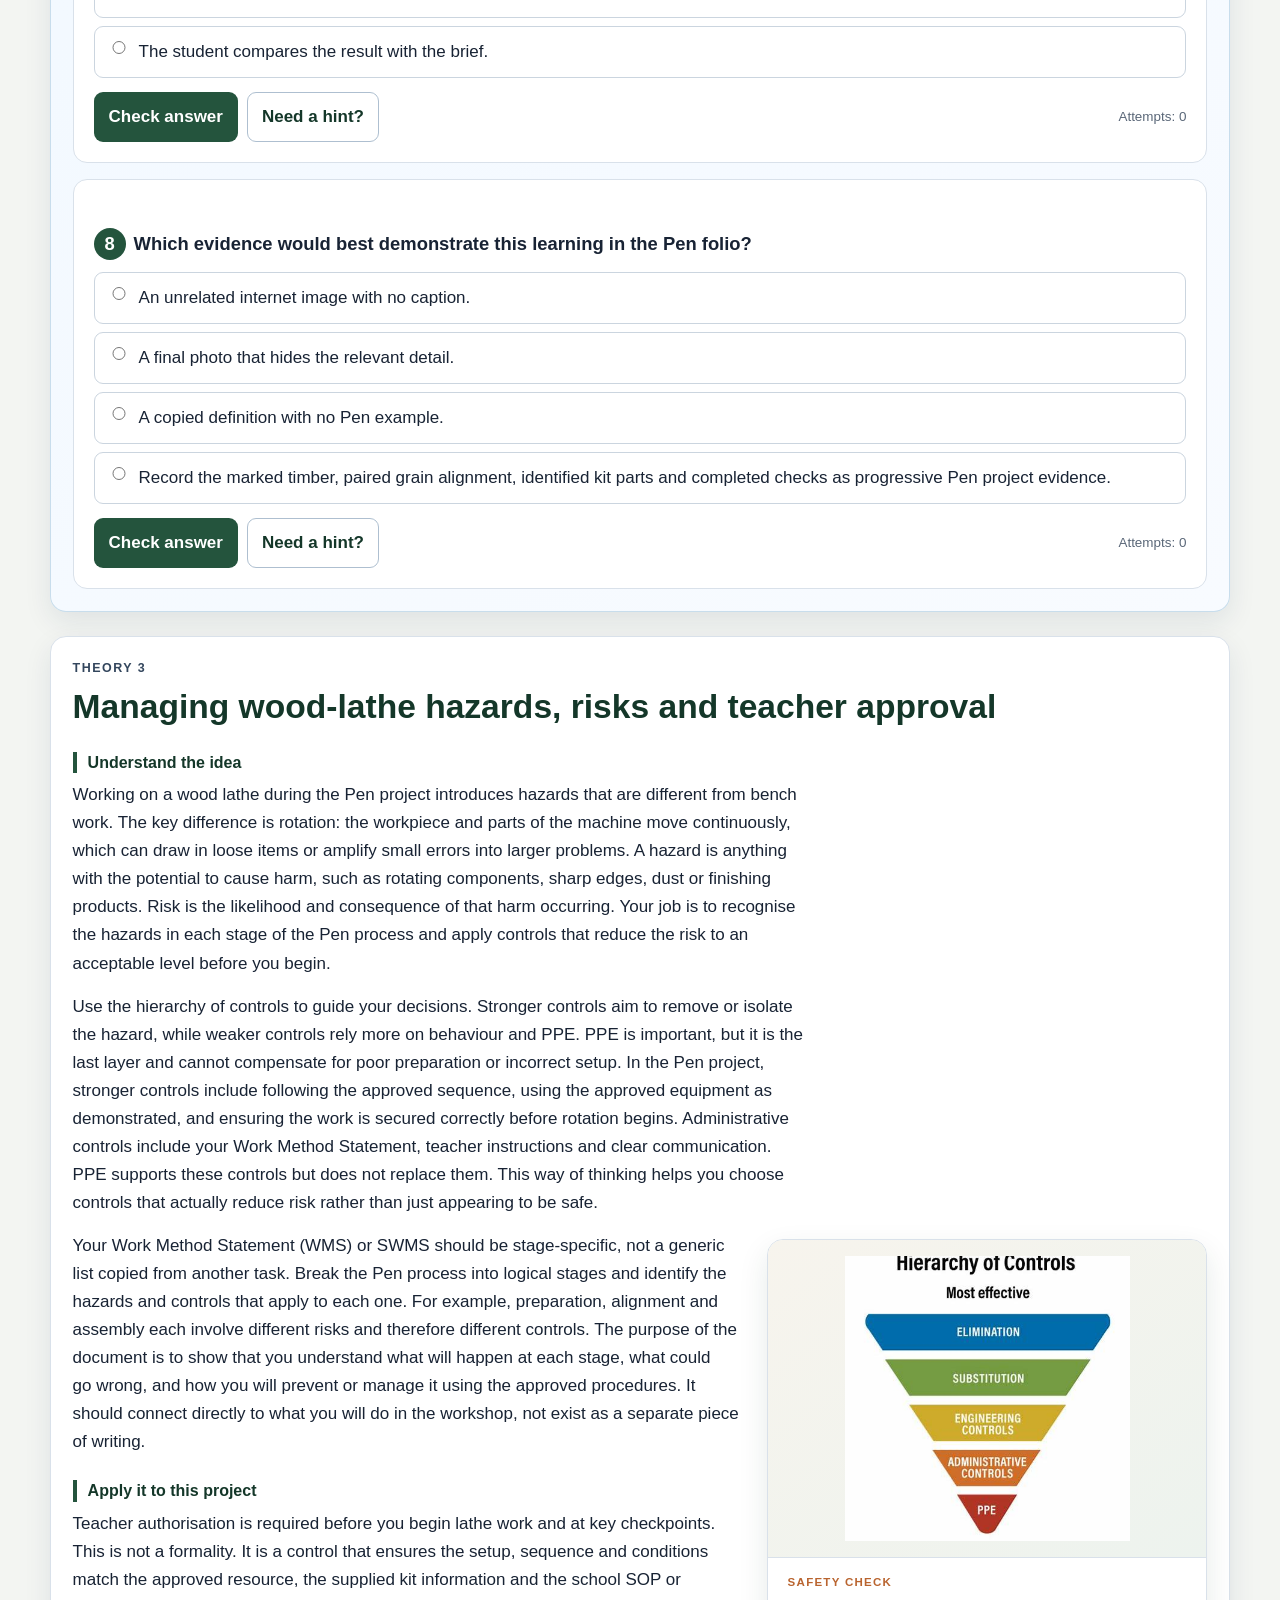
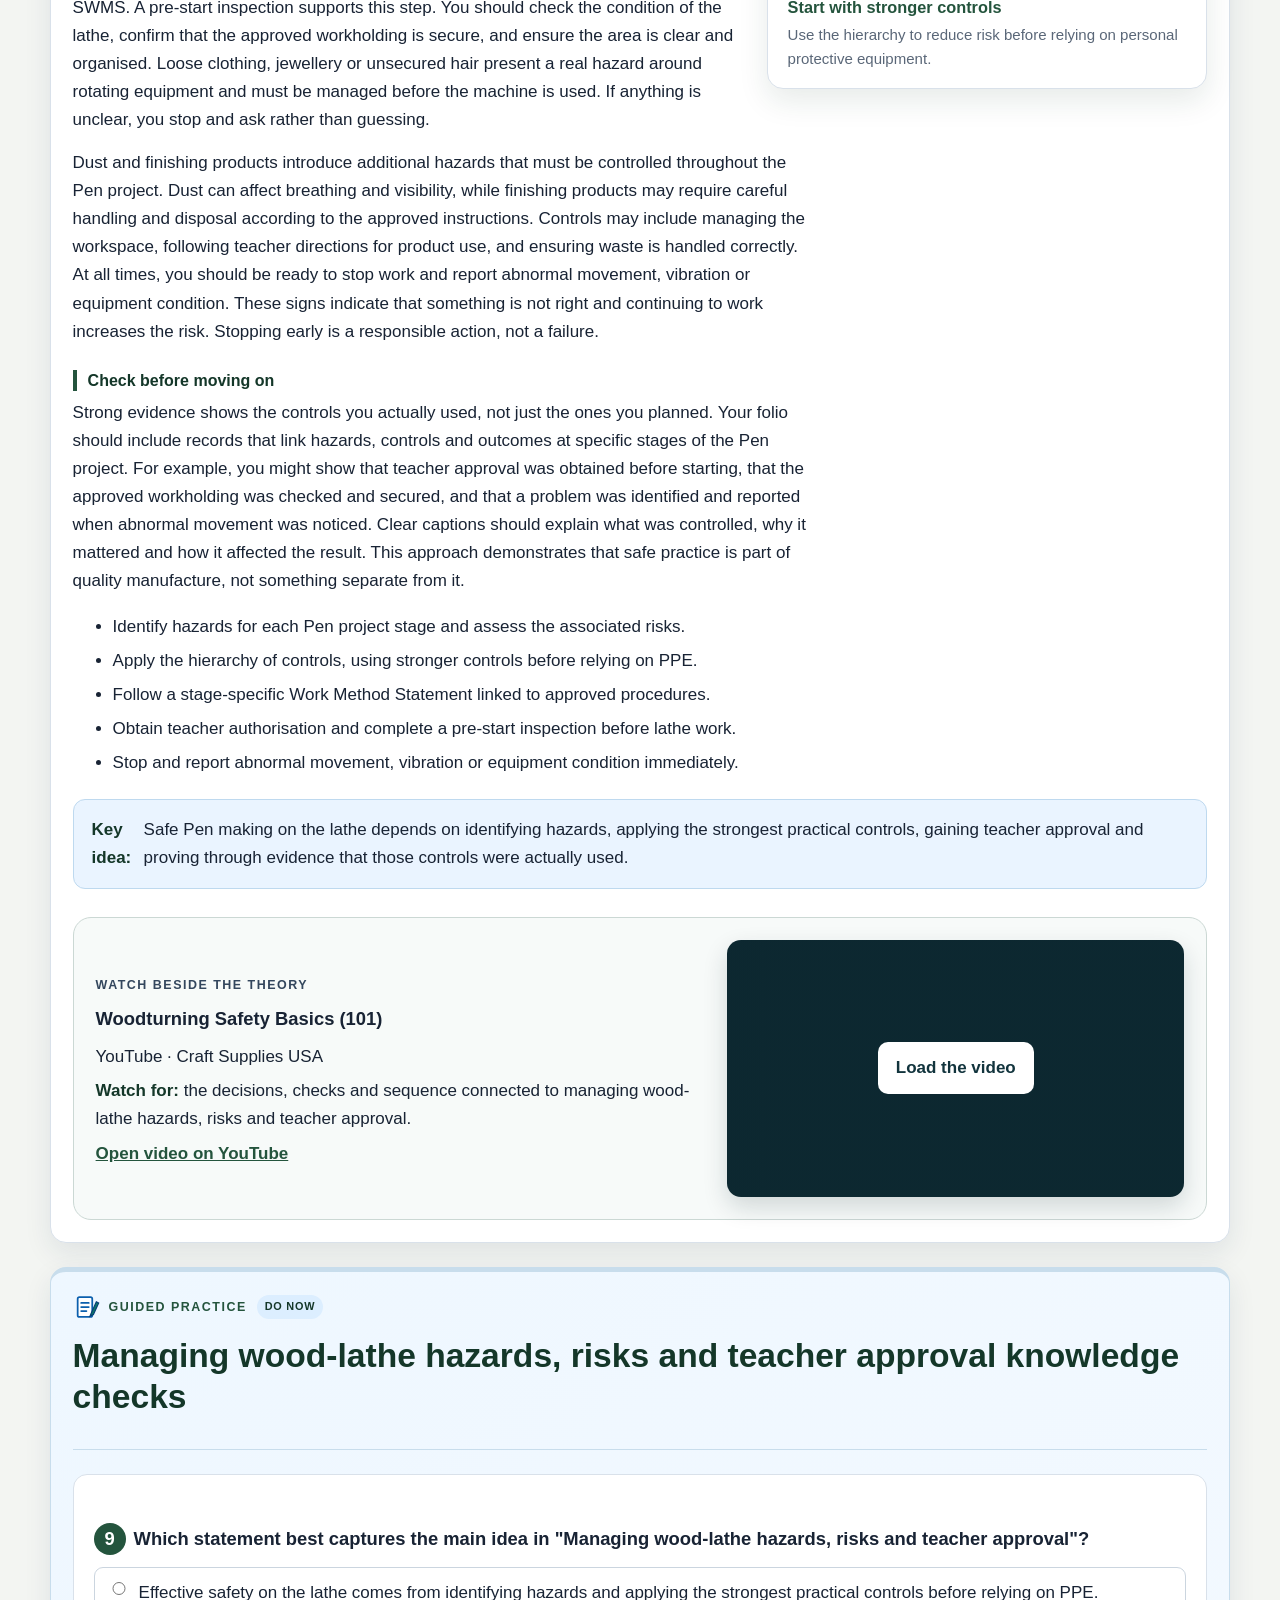
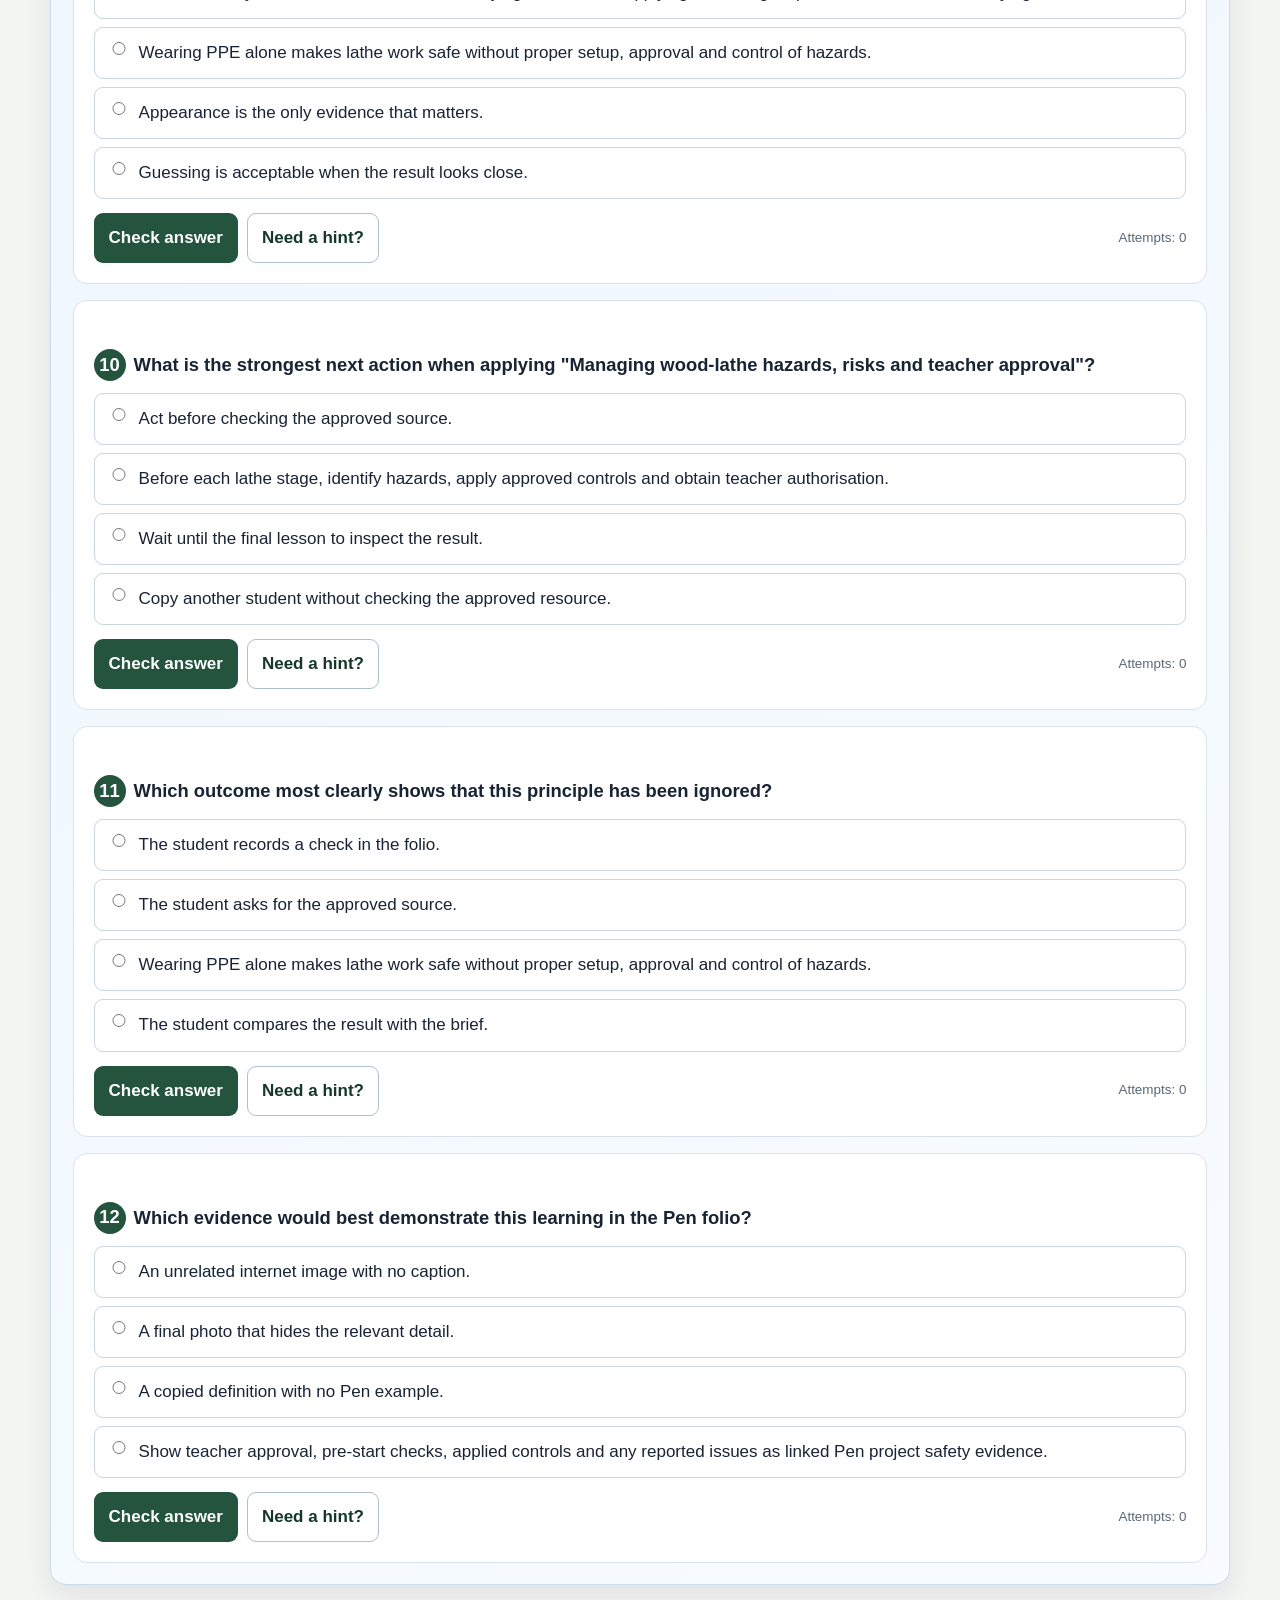
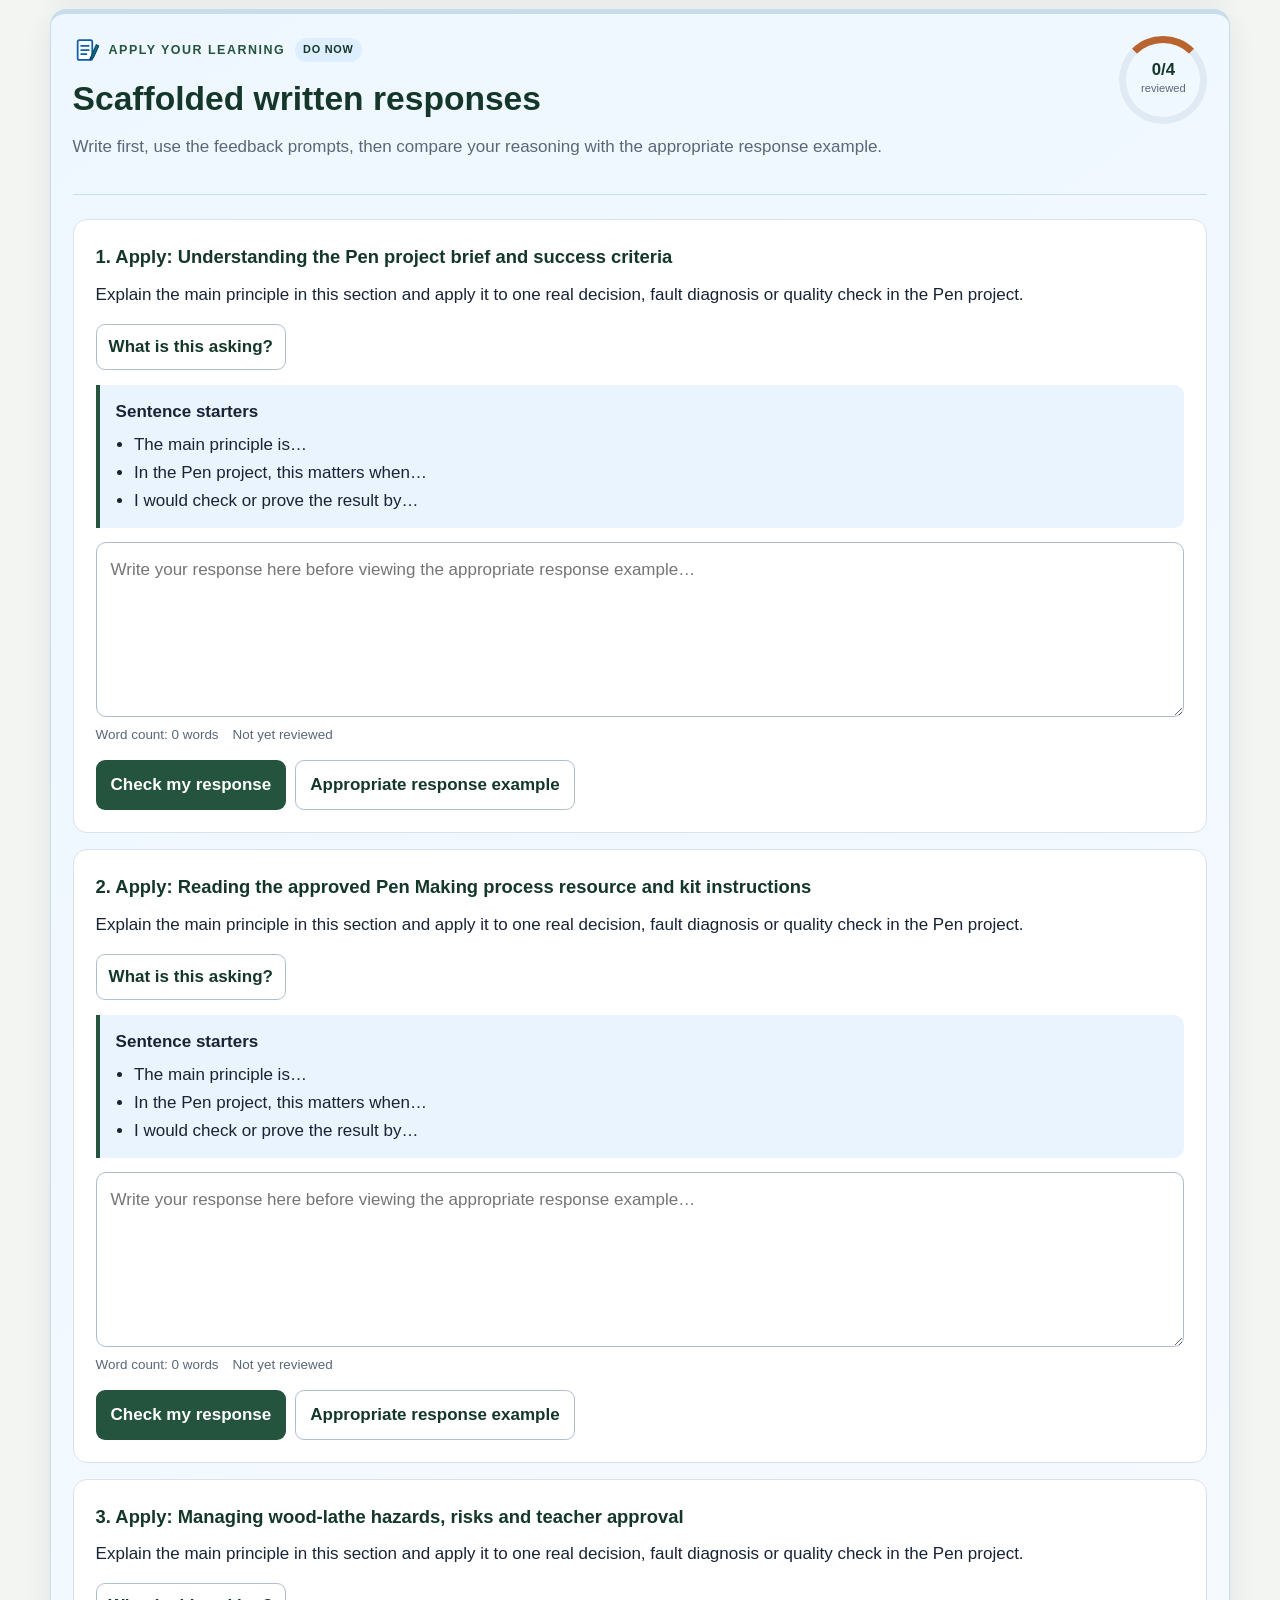
==== commit 6b6bcc46: "Remove staff reference codes" ====
--- a/weeks1-2/index.html
+++ b/weeks1-2/index.html
@@ -9,8 +9,7 @@
   <link rel="stylesheet" href="../styles/timber-module-alignment.css?v=1">
 <link rel="stylesheet" href="../styles/timber-learning-package.css?v=1">
   <link rel="stylesheet" href="../mirror-module-flow.css?v=2">
-  <link rel="stylesheet" href="../section-reference.css">
-</head>
+  </head>
 <body>
   <a class="skip-link" href="#main-content">Skip to lesson</a>
   <div class="course-bar screen-only"><div class="course-bar-inner">
@@ -84,5 +83,4 @@
 <script src="../scripts/timber-learning-package.js?v=1"></script>
 <script src="../mirror-module-flow.js?v=2"></script>
   <script src="../vendor/html2canvas.min.js"></script>
-  <script src="../section-reference.js" data-site-code="PEN"></script>
-</body></html>
+  </body></html>
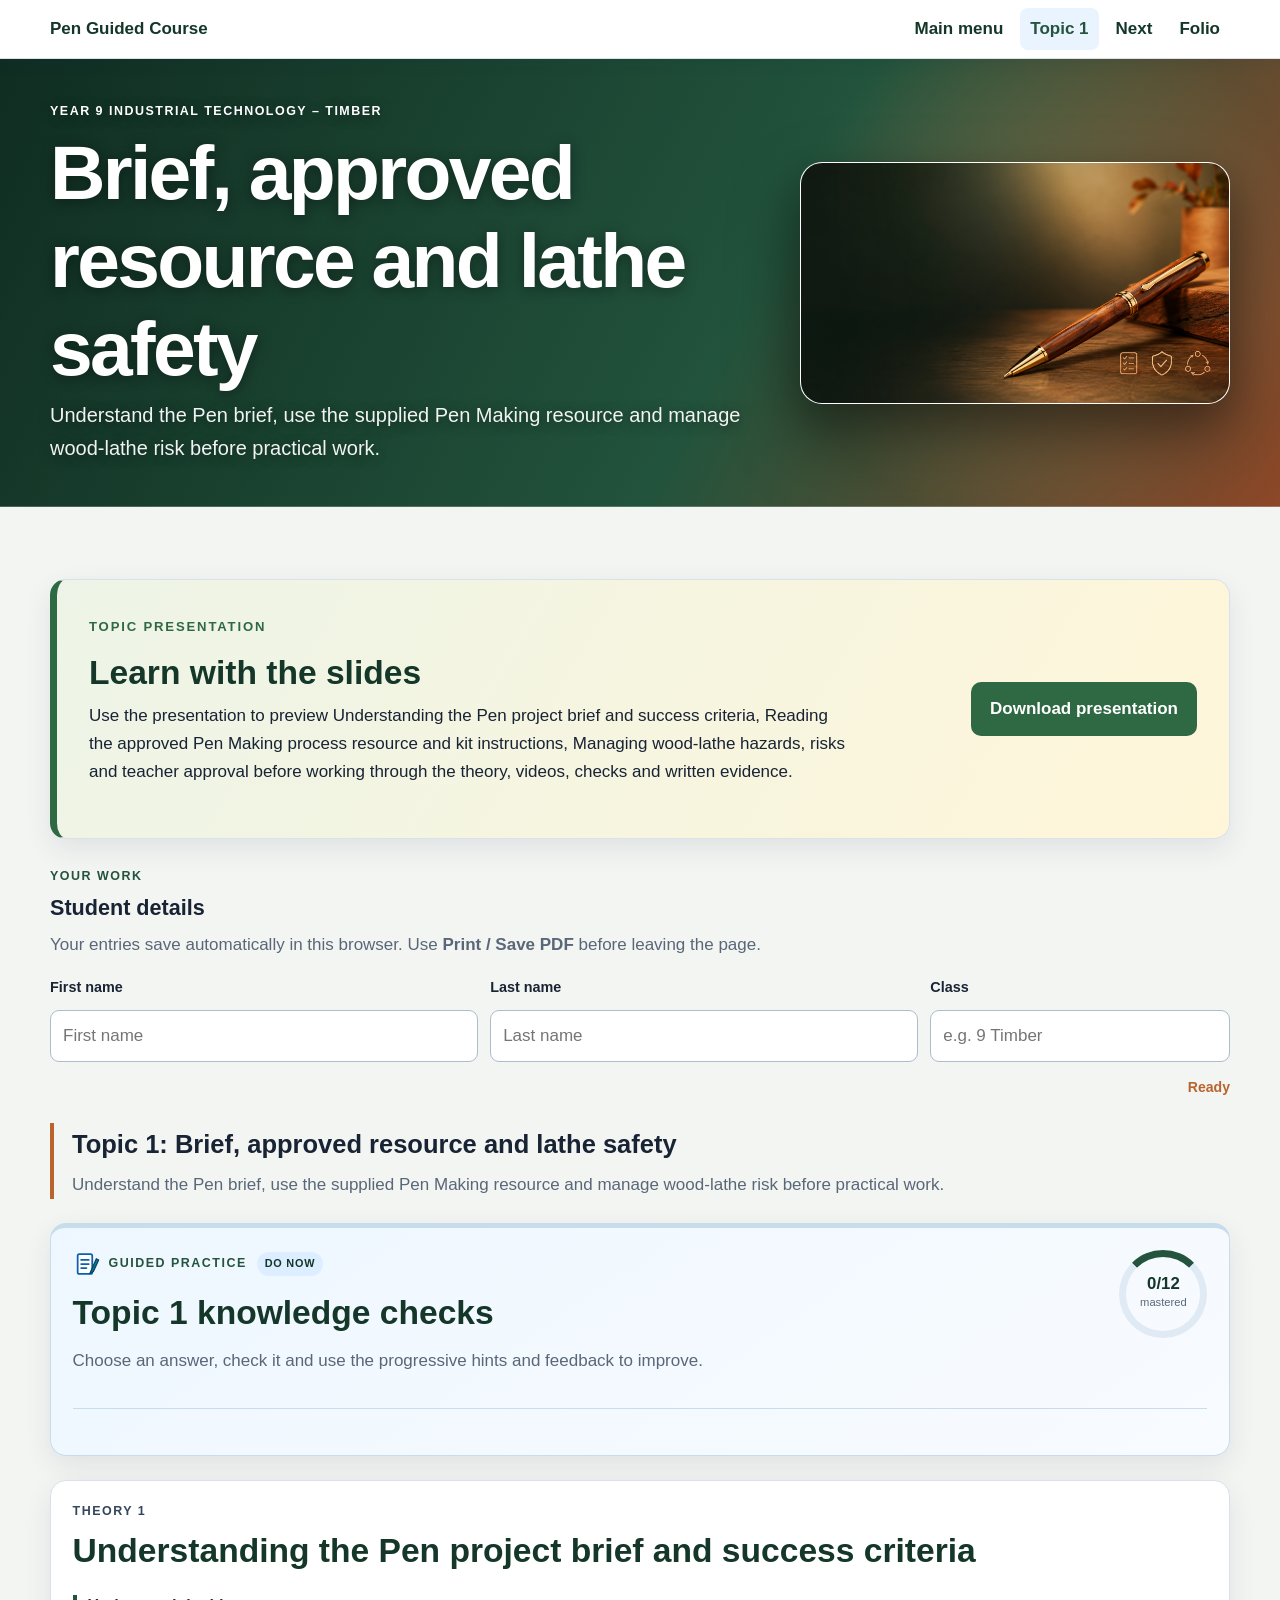
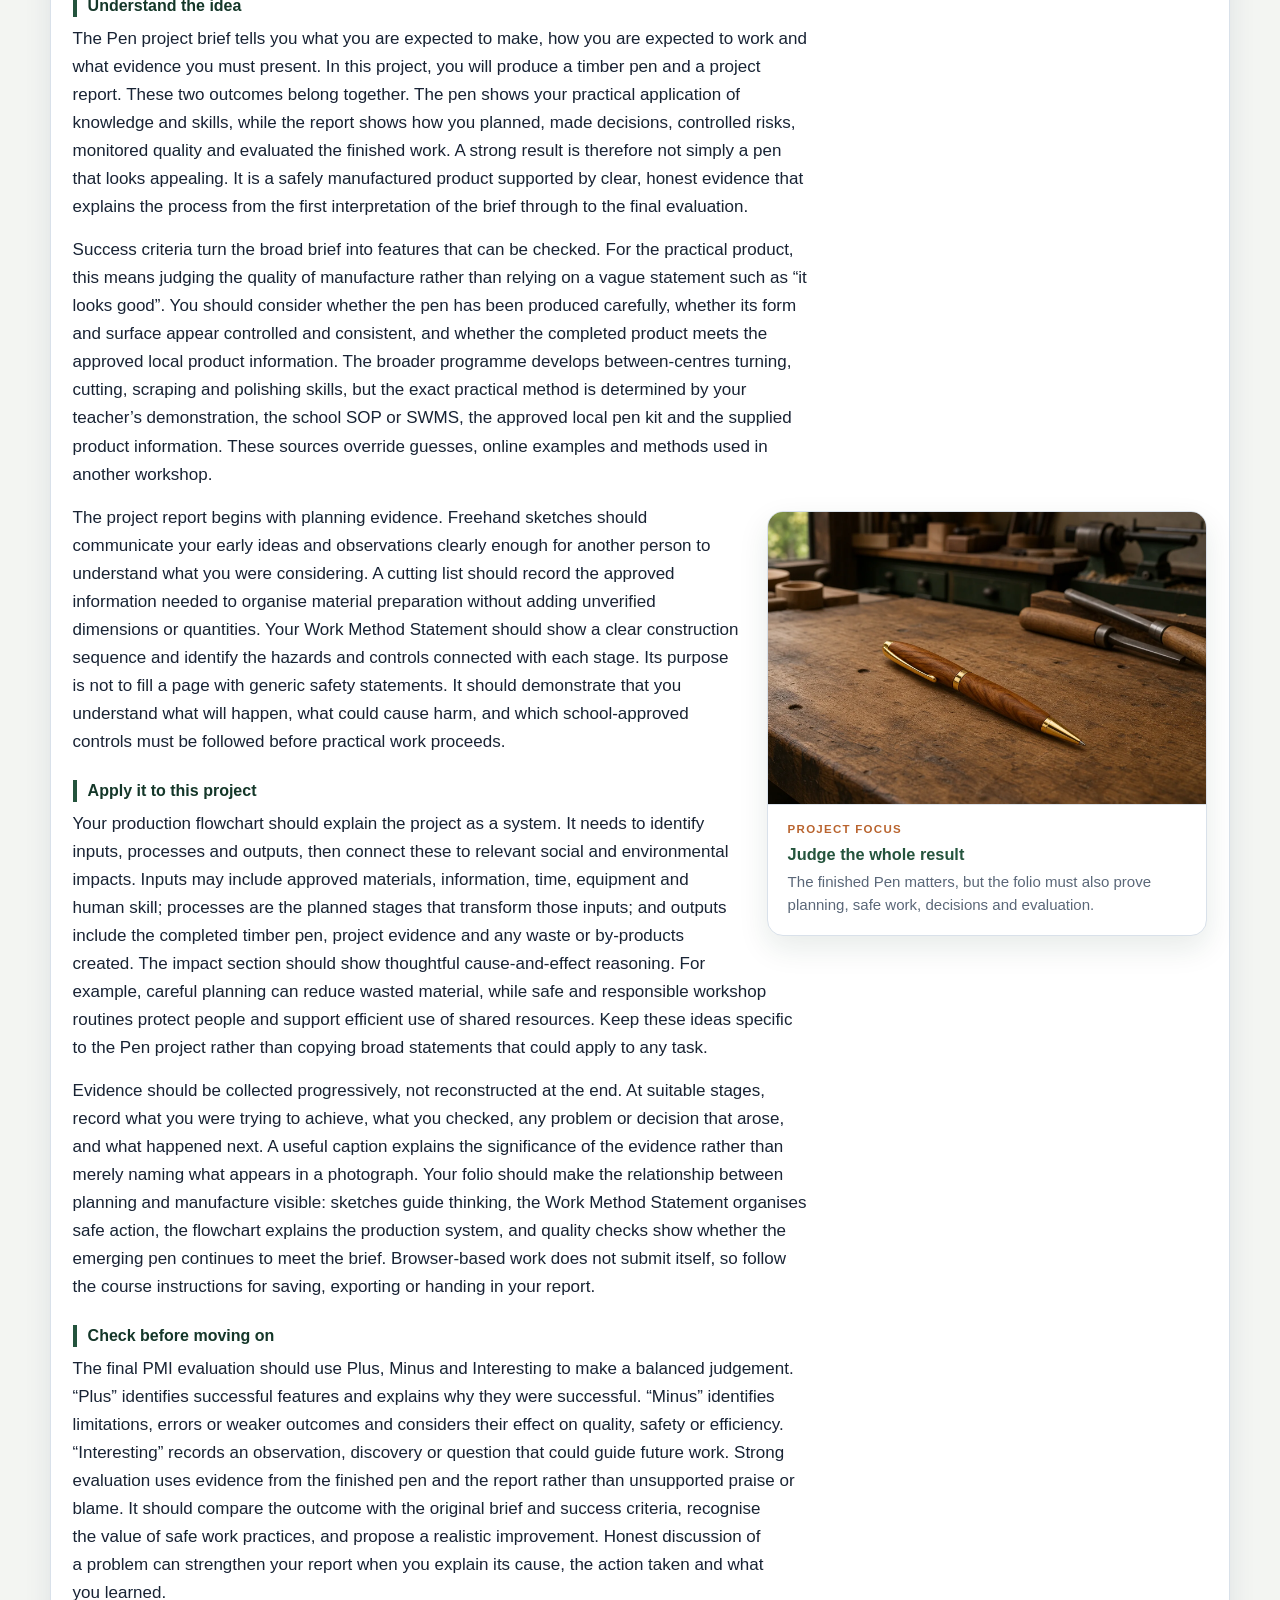
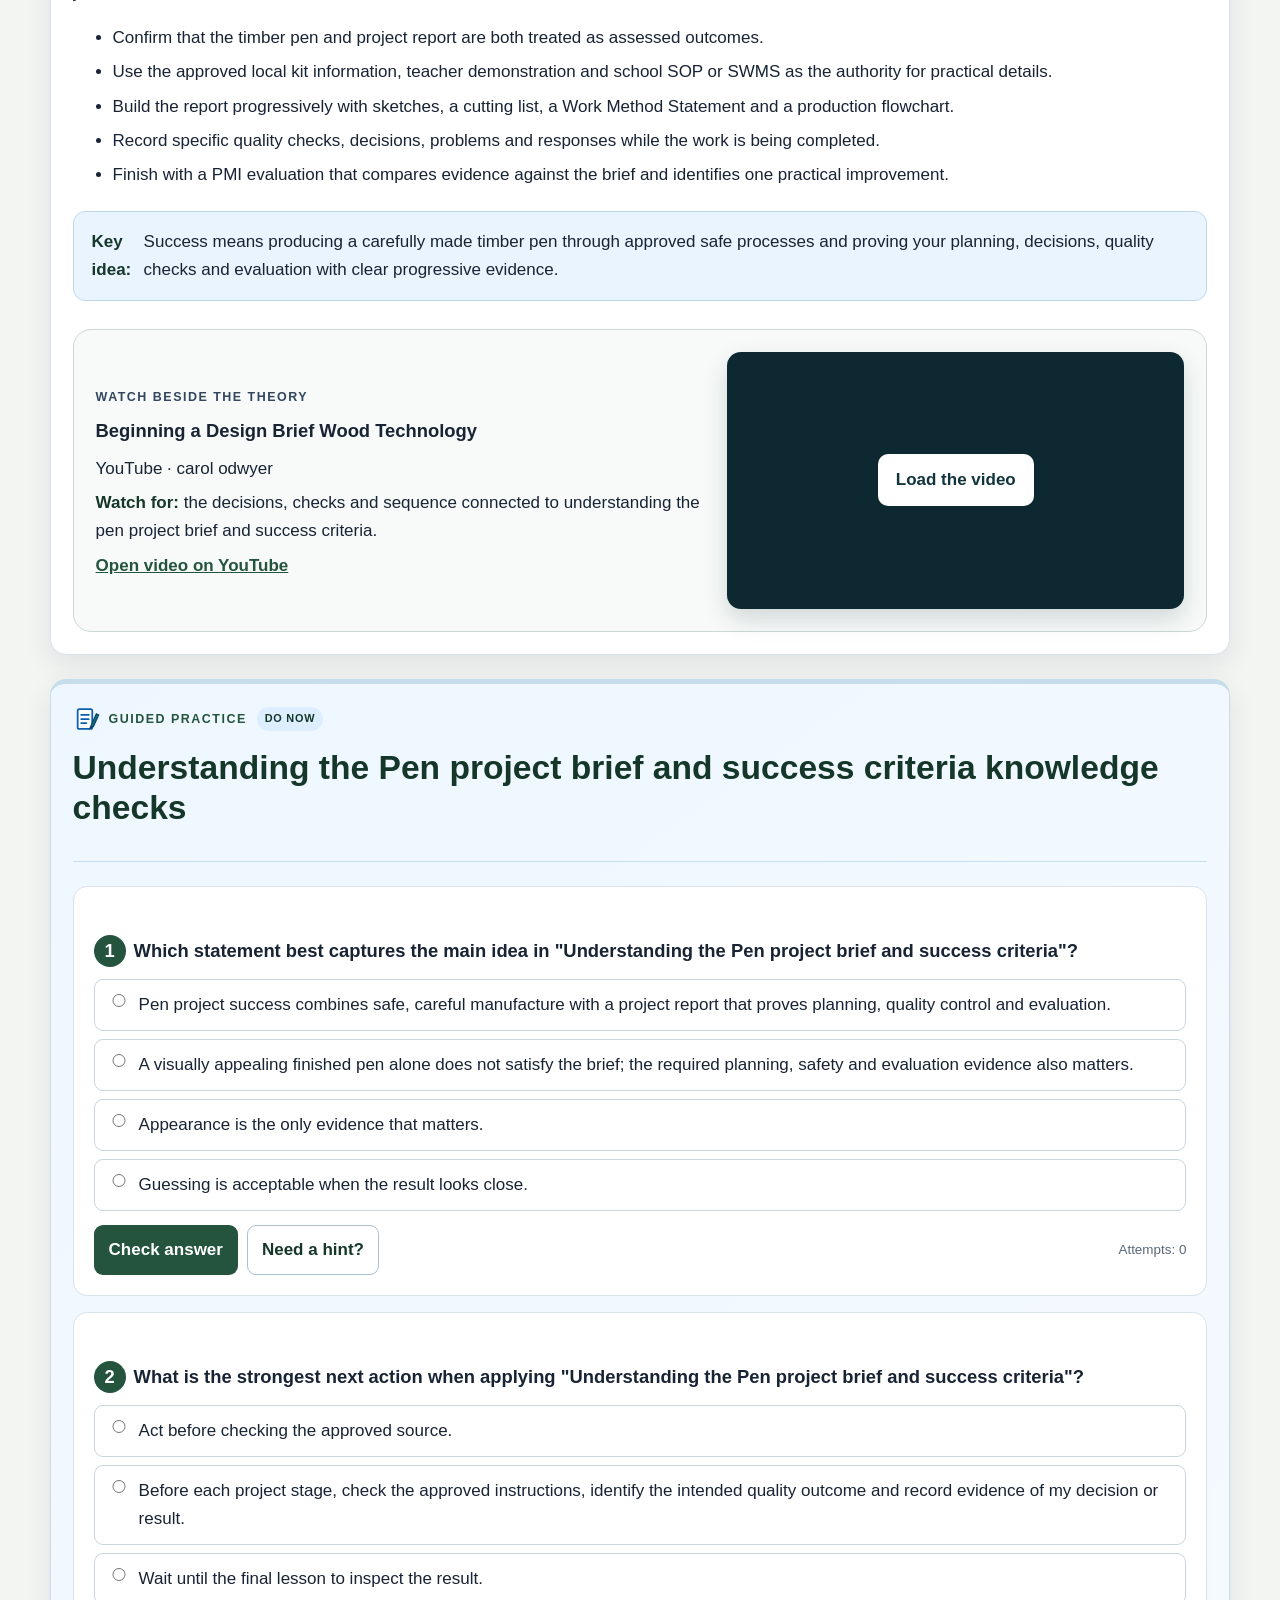
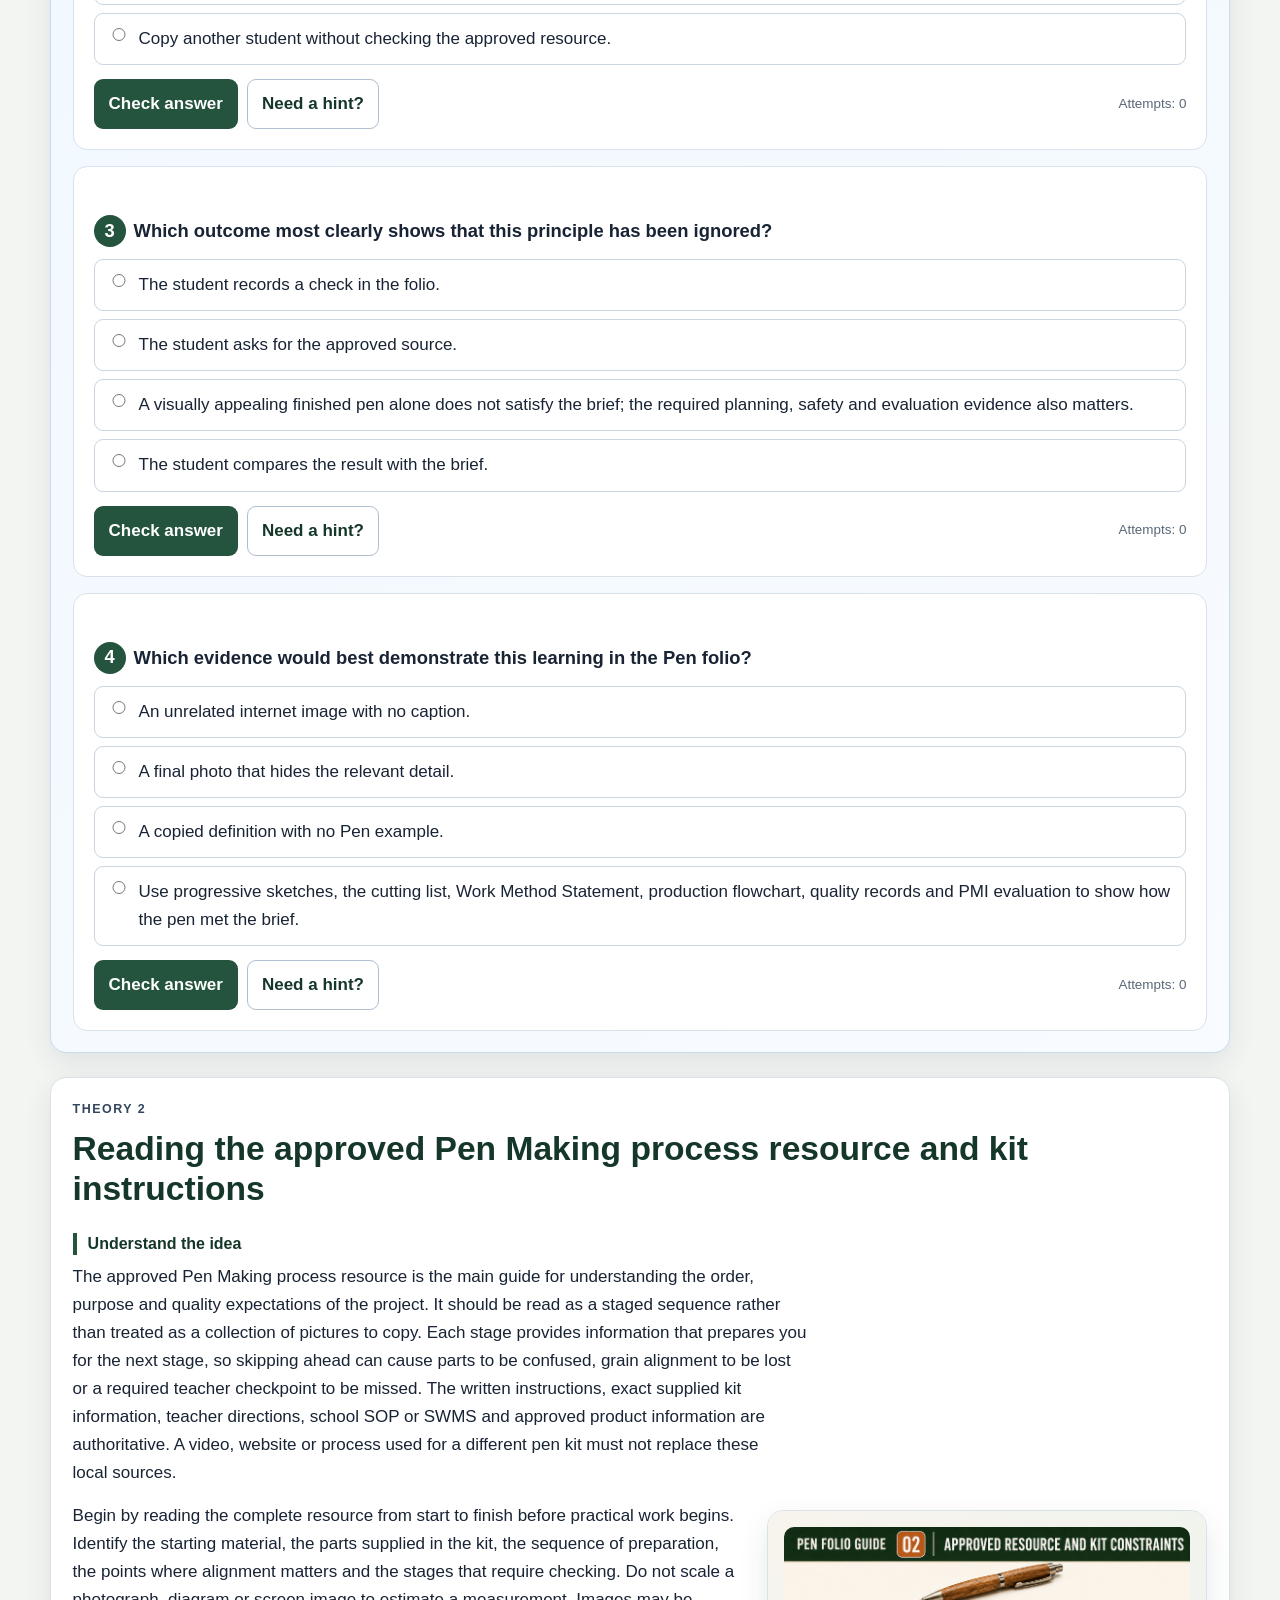
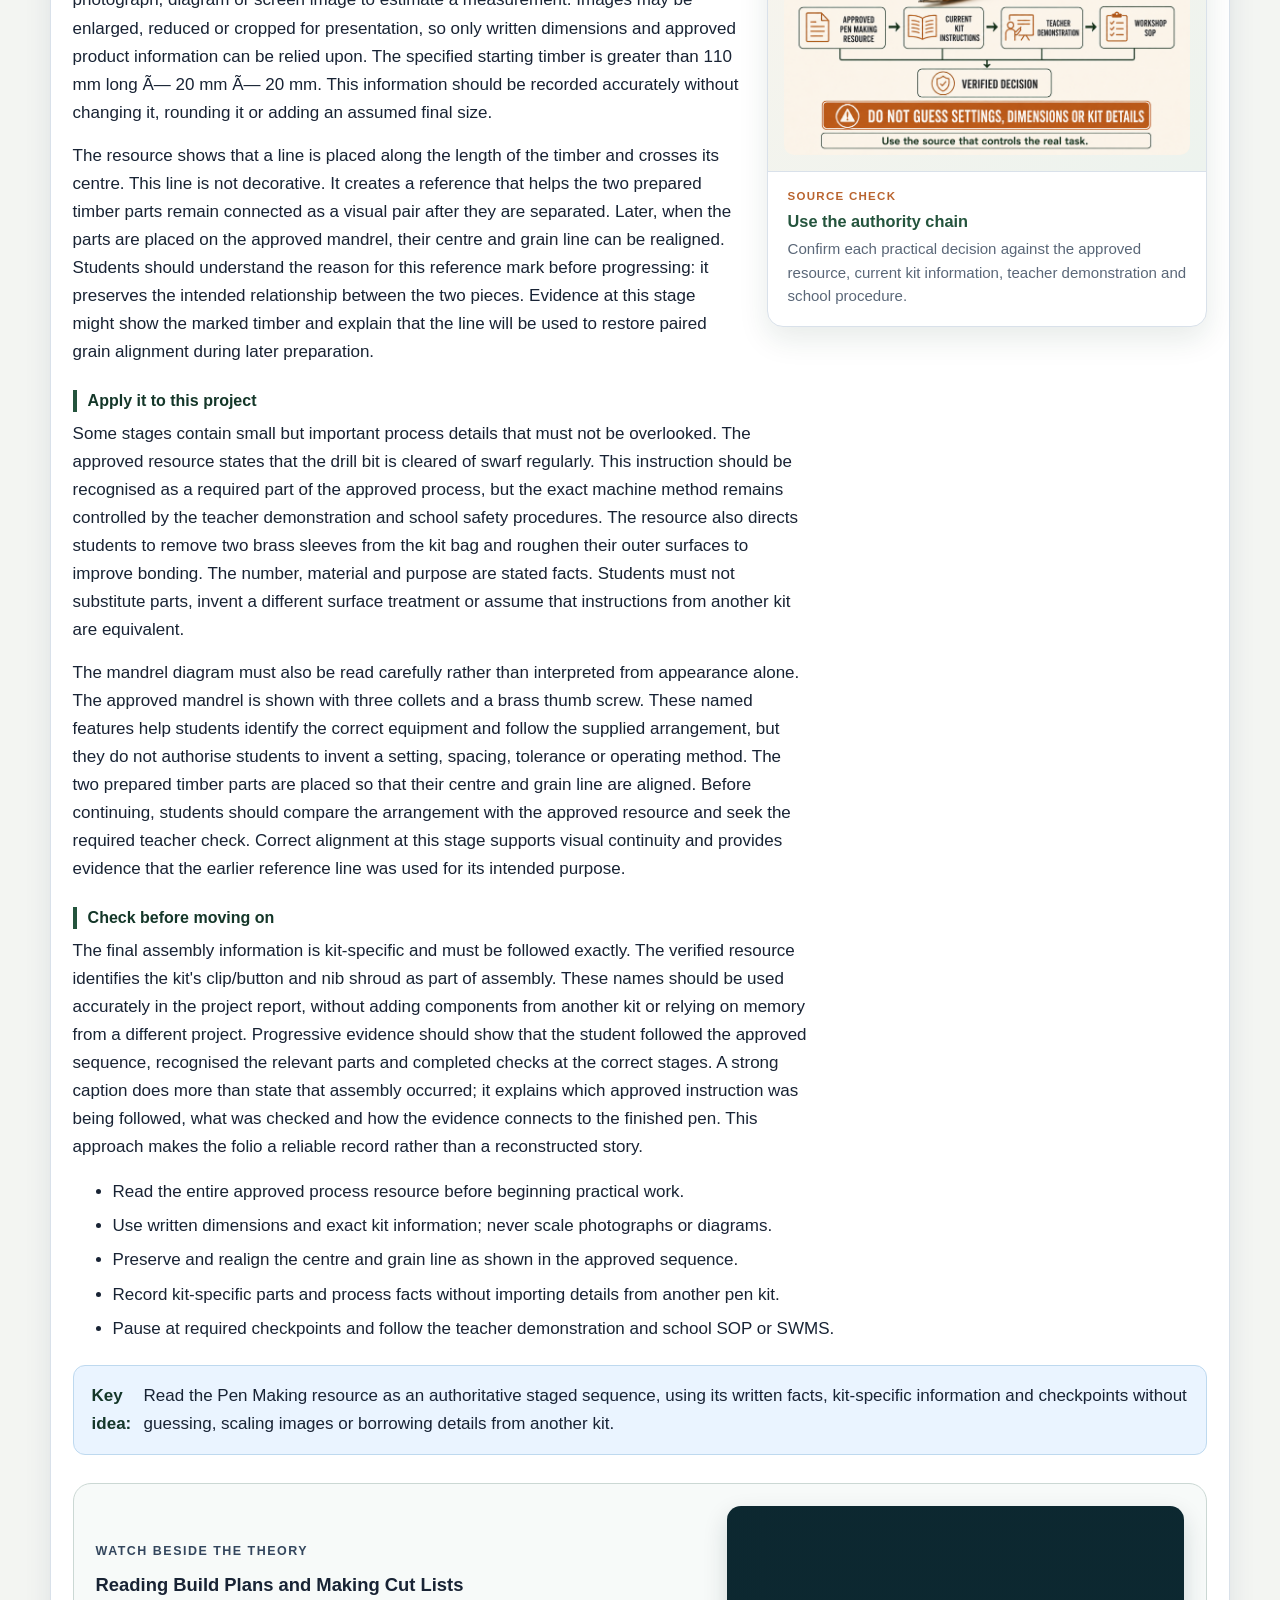
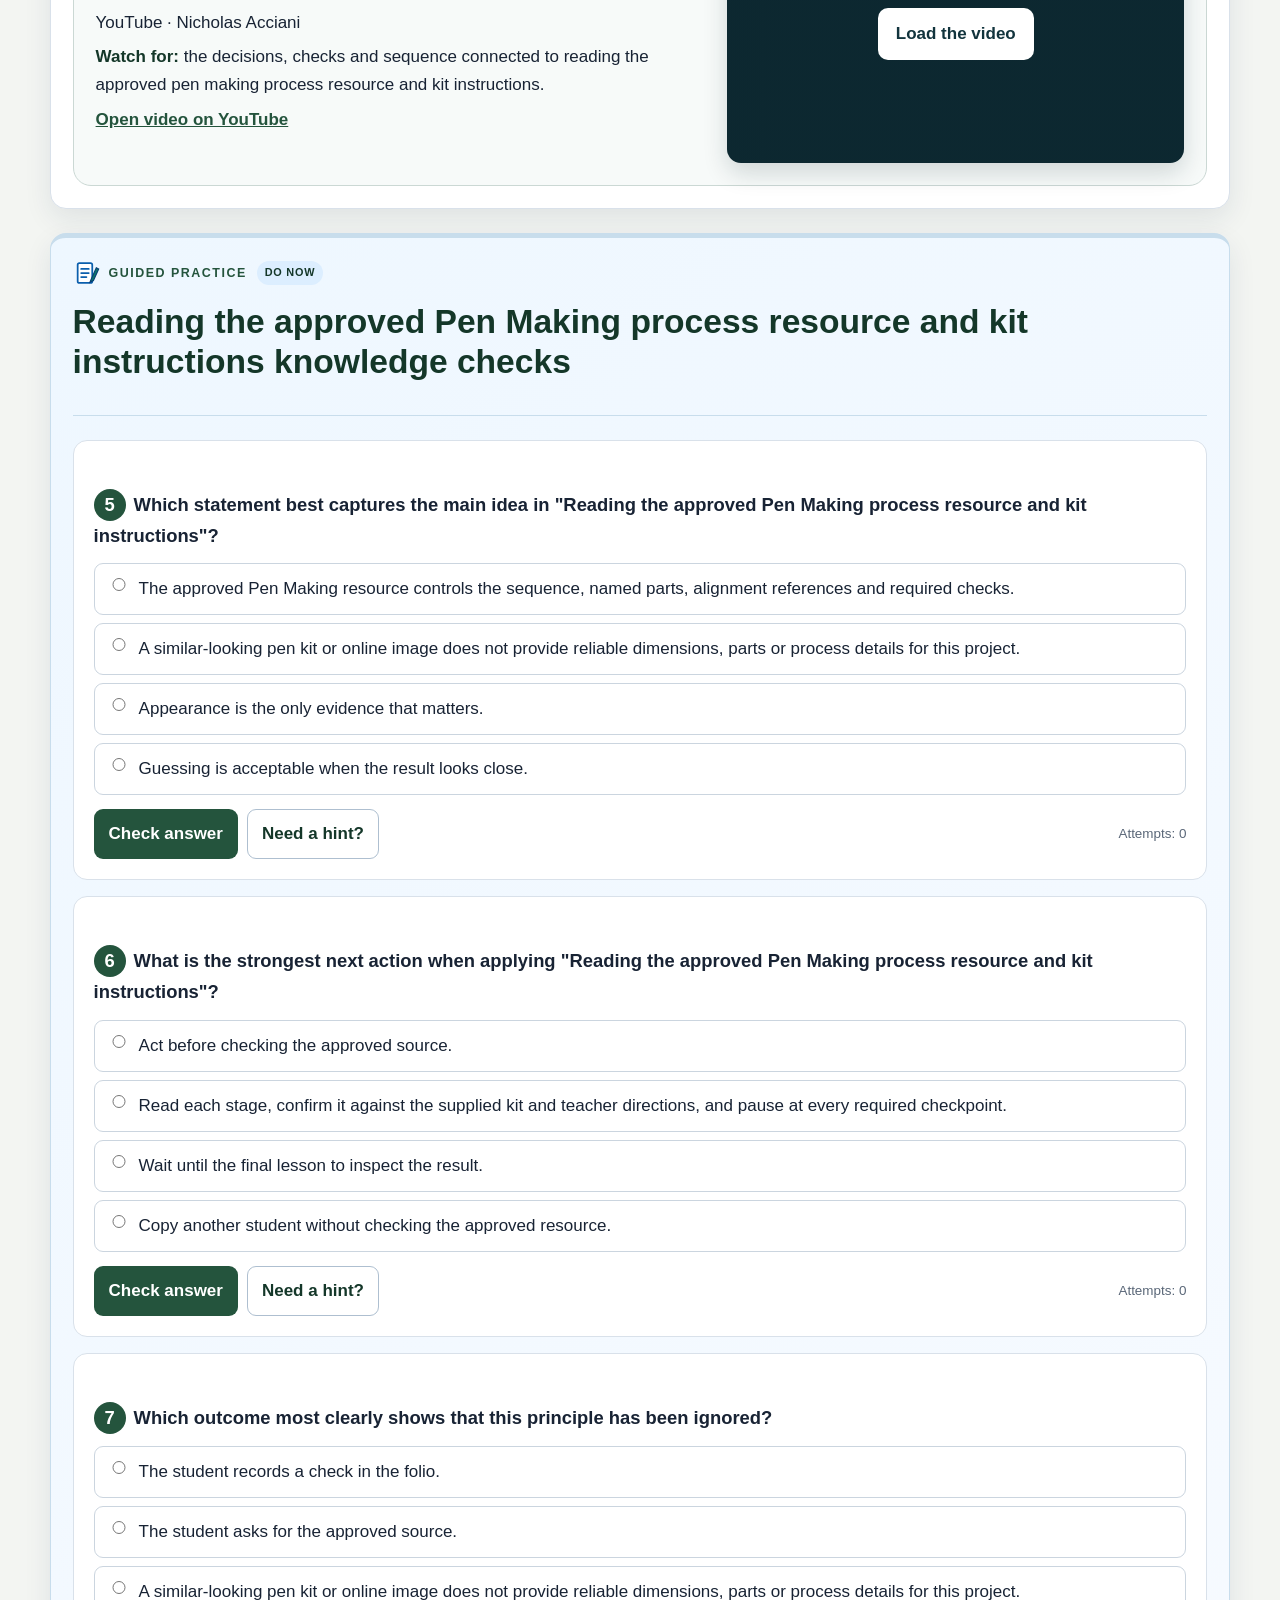
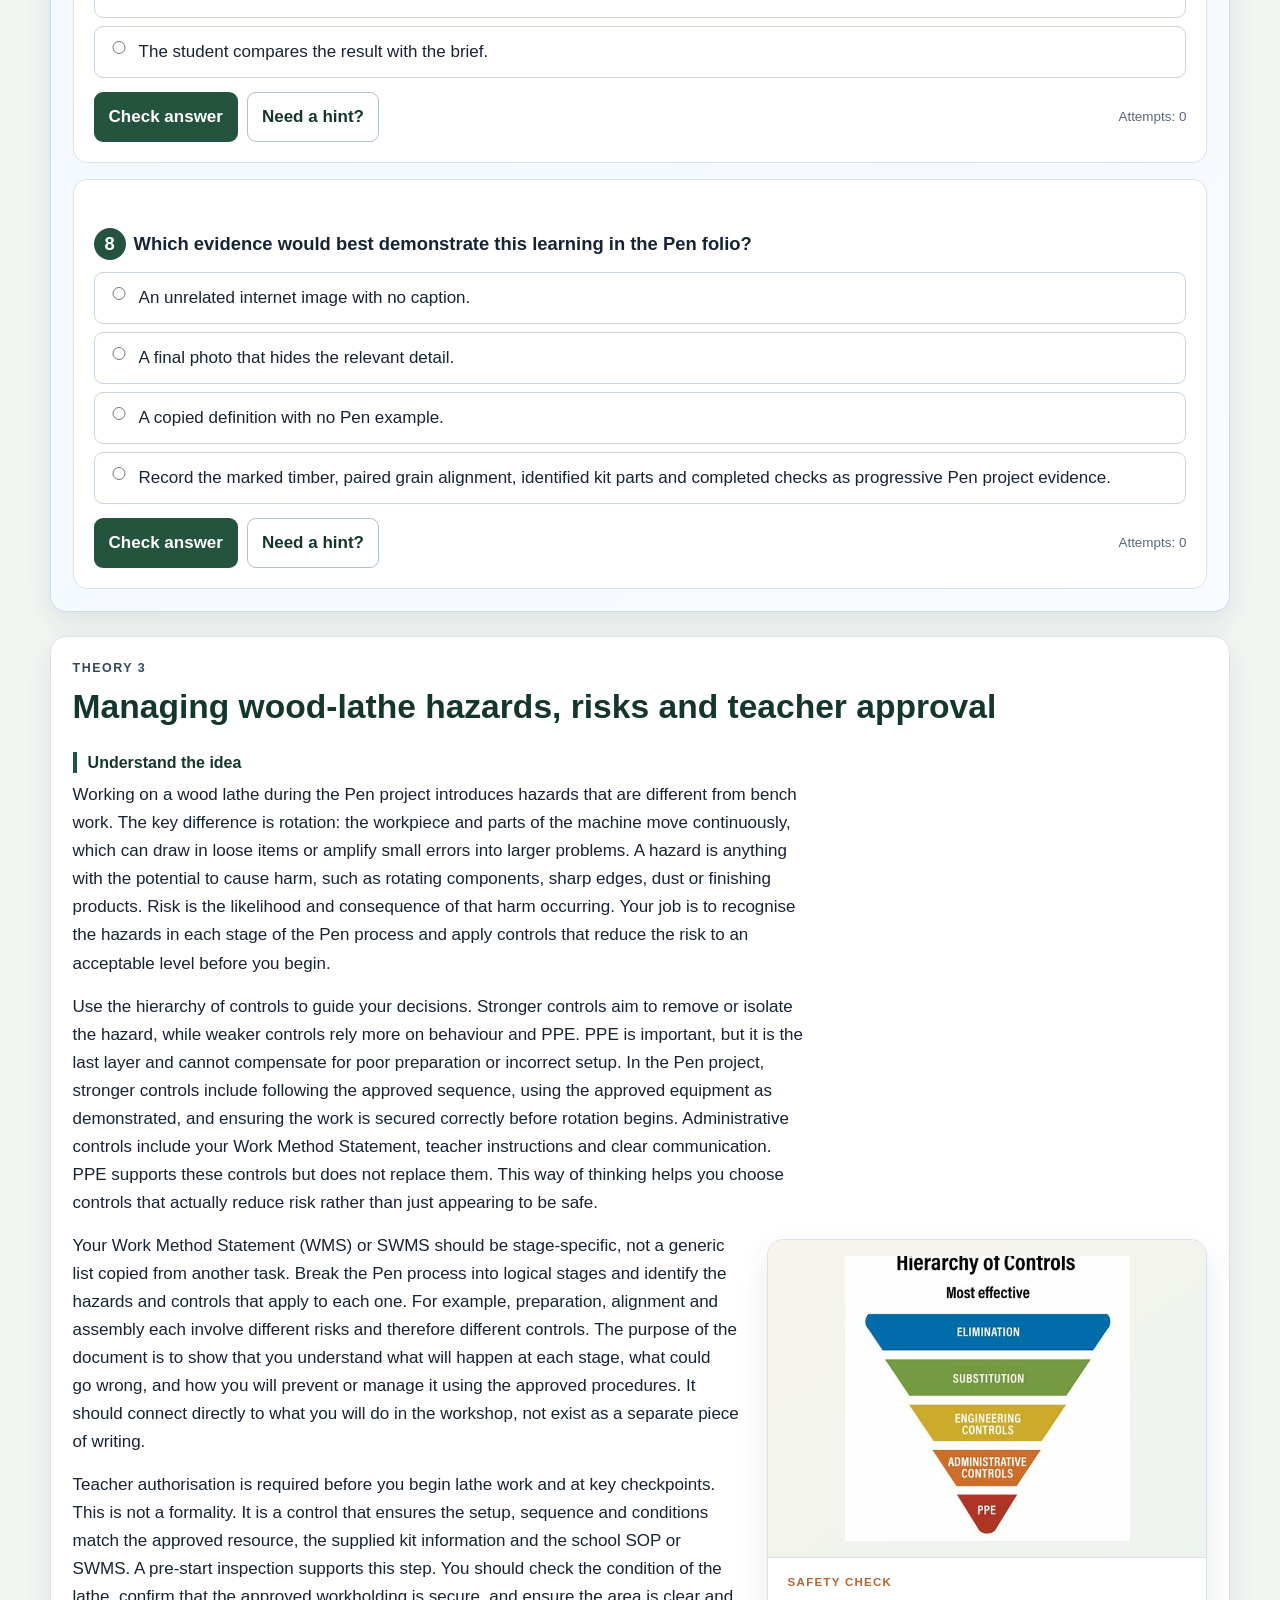
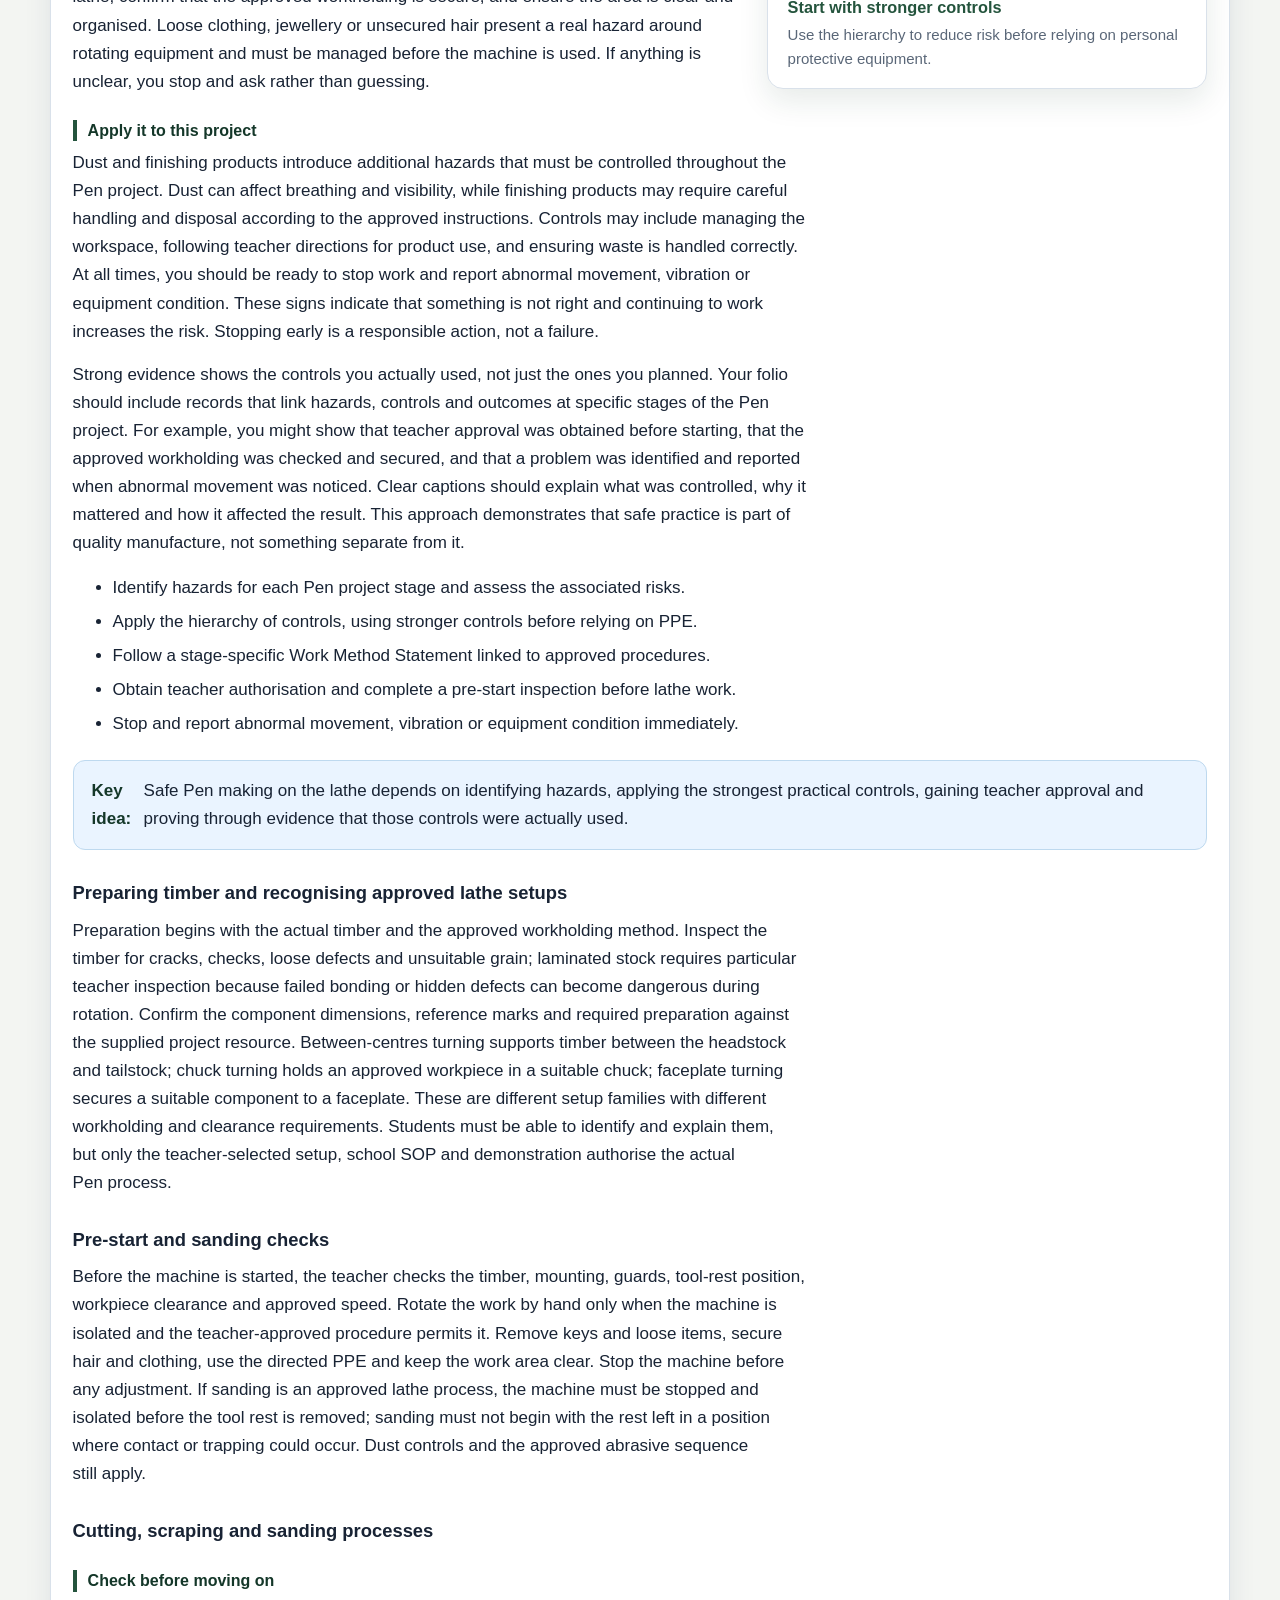
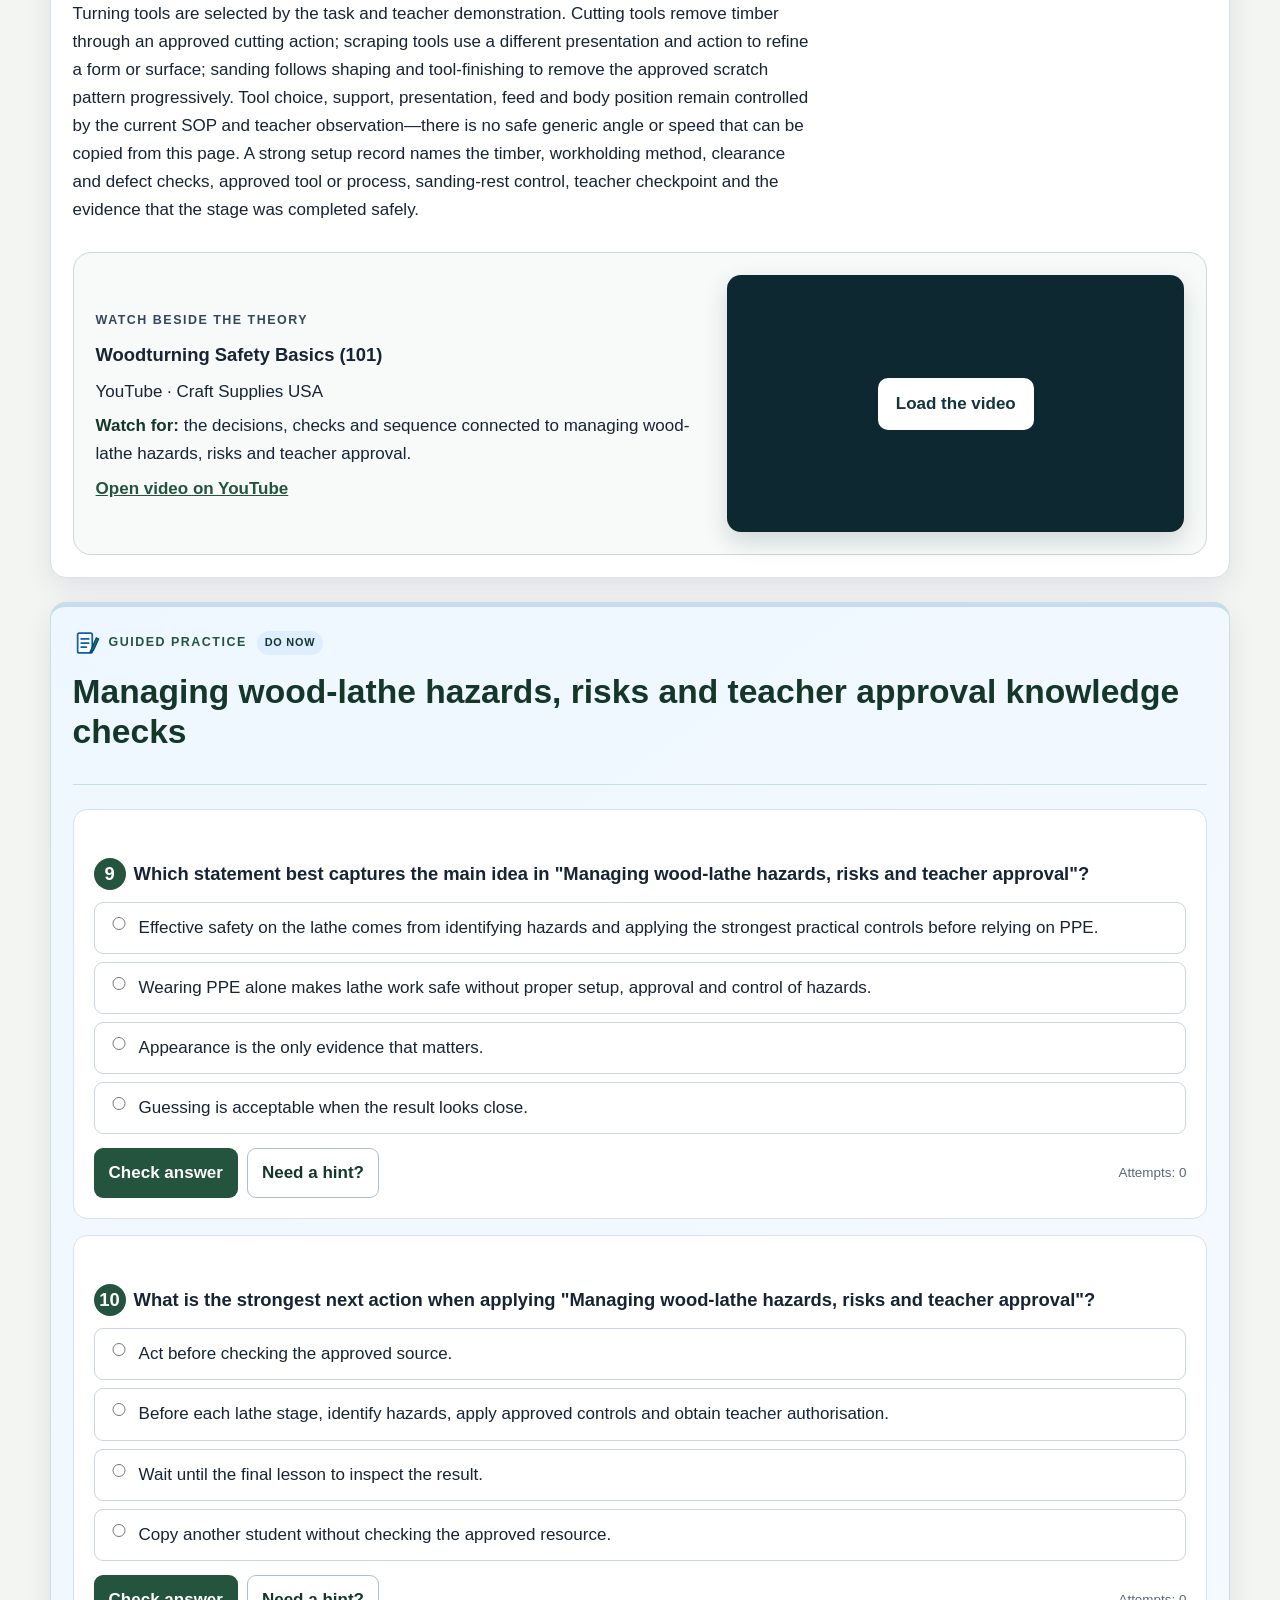
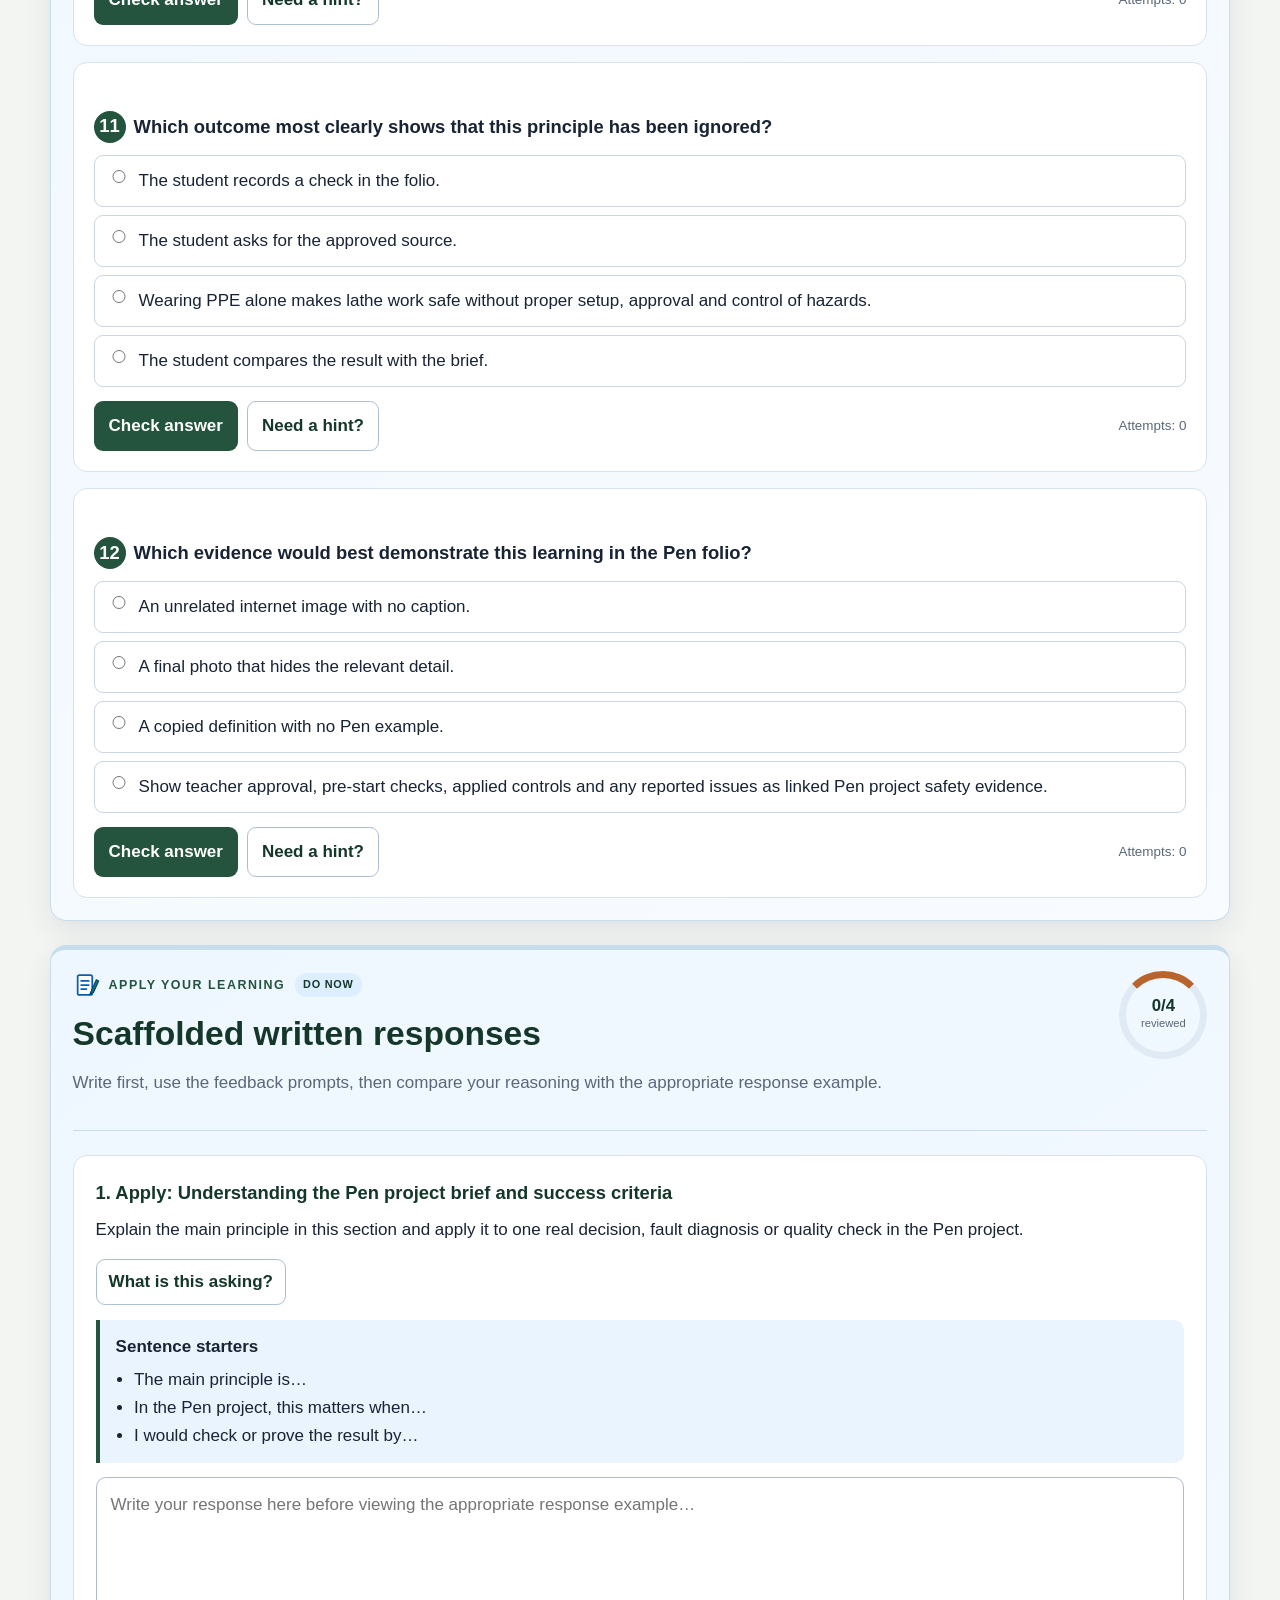
==== commit fbd60397: "Align Timber Pen with Stage 5 Timber program v2.1" ====
--- a/weeks1-2/index.html
+++ b/weeks1-2/index.html
@@ -73,6 +73,7 @@
           <span>Use the hierarchy to reduce risk before relying on personal protective equipment.</span>
         </figcaption>
       </figure><p>Your Work Method Statement (WMS) or SWMS should be stage-specific, not a generic list copied from another task. Break the Pen process into logical stages and identify the hazards and controls that apply to each one. For example, preparation, alignment and assembly each involve different risks and therefore different controls. The purpose of the document is to show that you understand what will happen at each stage, what could go wrong, and how you will prevent or manage it using the approved procedures. It should connect directly to what you will do in the workshop, not exist as a separate piece of writing.</p><p>Teacher authorisation is required before you begin lathe work and at key checkpoints. This is not a formality. It is a control that ensures the setup, sequence and conditions match the approved resource, the supplied kit information and the school SOP or SWMS. A pre-start inspection supports this step. You should check the condition of the lathe, confirm that the approved workholding is secure, and ensure the area is clear and organised. Loose clothing, jewellery or unsecured hair present a real hazard around rotating equipment and must be managed before the machine is used. If anything is unclear, you stop and ask rather than guessing.</p><p>Dust and finishing products introduce additional hazards that must be controlled throughout the Pen project. Dust can affect breathing and visibility, while finishing products may require careful handling and disposal according to the approved instructions. Controls may include managing the workspace, following teacher directions for product use, and ensuring waste is handled correctly. At all times, you should be ready to stop work and report abnormal movement, vibration or equipment condition. These signs indicate that something is not right and continuing to work increases the risk. Stopping early is a responsible action, not a failure.</p><p>Strong evidence shows the controls you actually used, not just the ones you planned. Your folio should include records that link hazards, controls and outcomes at specific stages of the Pen project. For example, you might show that teacher approval was obtained before starting, that the approved workholding was checked and secured, and that a problem was identified and reported when abnormal movement was noticed. Clear captions should explain what was controlled, why it mattered and how it affected the result. This approach demonstrates that safe practice is part of quality manufacture, not something separate from it.</p><ul><li>Identify hazards for each Pen project stage and assess the associated risks.</li><li>Apply the hierarchy of controls, using stronger controls before relying on PPE.</li><li>Follow a stage-specific Work Method Statement linked to approved procedures.</li><li>Obtain teacher authorisation and complete a pre-start inspection before lathe work.</li><li>Stop and report abnormal movement, vibration or equipment condition immediately.</li></ul><div class='callout key-idea'><strong>Key idea:</strong> Safe Pen making on the lathe depends on identifying hazards, applying the strongest practical controls, gaining teacher approval and proving through evidence that those controls were actually used.</div>
+      <h3>Preparing timber and recognising approved lathe setups</h3><p>Preparation begins with the actual timber and the approved workholding method. Inspect the timber for cracks, checks, loose defects and unsuitable grain; laminated stock requires particular teacher inspection because failed bonding or hidden defects can become dangerous during rotation. Confirm the component dimensions, reference marks and required preparation against the supplied project resource. Between-centres turning supports timber between the headstock and tailstock; chuck turning holds an approved workpiece in a suitable chuck; faceplate turning secures a suitable component to a faceplate. These are different setup families with different workholding and clearance requirements. Students must be able to identify and explain them, but only the teacher-selected setup, school SOP and demonstration authorise the actual Pen process.</p><h3>Pre-start and sanding checks</h3><p>Before the machine is started, the teacher checks the timber, mounting, guards, tool-rest position, workpiece clearance and approved speed. Rotate the work by hand only when the machine is isolated and the teacher-approved procedure permits it. Remove keys and loose items, secure hair and clothing, use the directed PPE and keep the work area clear. Stop the machine before any adjustment. If sanding is an approved lathe process, the machine must be stopped and isolated before the tool rest is removed; sanding must not begin with the rest left in a position where contact or trapping could occur. Dust controls and the approved abrasive sequence still apply.</p><h3>Cutting, scraping and sanding processes</h3><p>Turning tools are selected by the task and teacher demonstration. Cutting tools remove timber through an approved cutting action; scraping tools use a different presentation and action to refine a form or surface; sanding follows shaping and tool-finishing to remove the approved scratch pattern progressively. Tool choice, support, presentation, feed and body position remain controlled by the current SOP and teacher observation—there is no safe generic angle or speed that can be copied from this page. A strong setup record names the timber, workholding method, clearance and defect checks, approved tool or process, sanding-rest control, teacher checkpoint and the evidence that the stage was completed safely.</p>
     </section>
     <section class="card activity-section" id="knowledge-checks"><div class="activity-heading"><div><p class="section-kicker">Guided practice</p><h2>Weeks 1-2 knowledge checks</h2><p class="muted">Choose an answer, check it and use the progressive hints and feedback to improve.</p></div><div class="progress-ring"><strong id="mc-progress-number">0/12</strong><span>mastered</span></div></div><div id="mc-questions" class="question-list"></div></section>
     <section class="card activity-section" id="written-application"><div class="activity-heading"><div><p class="section-kicker">Apply your learning</p><h2>Scaffolded written responses</h2><p class="muted">Write first, use the feedback prompts, then compare your reasoning with the appropriate response example.</p></div><div class="progress-ring written"><strong id="written-progress-number">0/4</strong><span>reviewed</span></div></div><div id="written-questions" class="written-list"></div></section>
--- a/styles/pen-overrides.css
+++ b/styles/pen-overrides.css
@@ -741,3 +741,9 @@
   }
 }
 
+/* Keep wide teacher tables inside the mobile grid; each wrapper scrolls locally. */
+.landing main,
+.landing main > * {
+  min-width: 0;
+  max-width: 100%;
+}
--- a/mirror-module-flow.css
+++ b/mirror-module-flow.css
@@ -52,8 +52,14 @@
   border-radius: 0;
   box-shadow: none;
 }
-body.mirror-module-flow .part-banner.mirror-theory-divider h2 { margin: 0 0 6px; }
-body.mirror-module-flow .part-banner.mirror-theory-divider p { margin: 0; }
+body.mirror-module-flow .part-banner.mirror-theory-divider h2 {
+  margin: 0 0 6px;
+  color: var(--ink, #182334);
+}
+body.mirror-module-flow .part-banner.mirror-theory-divider p {
+  margin: 0;
+  color: var(--muted, #5a6778);
+}
 
 @media (max-width: 900px) {
   body.mirror-module-flow .student-strip .student-fields { grid-template-columns: 1fr 1fr; }
